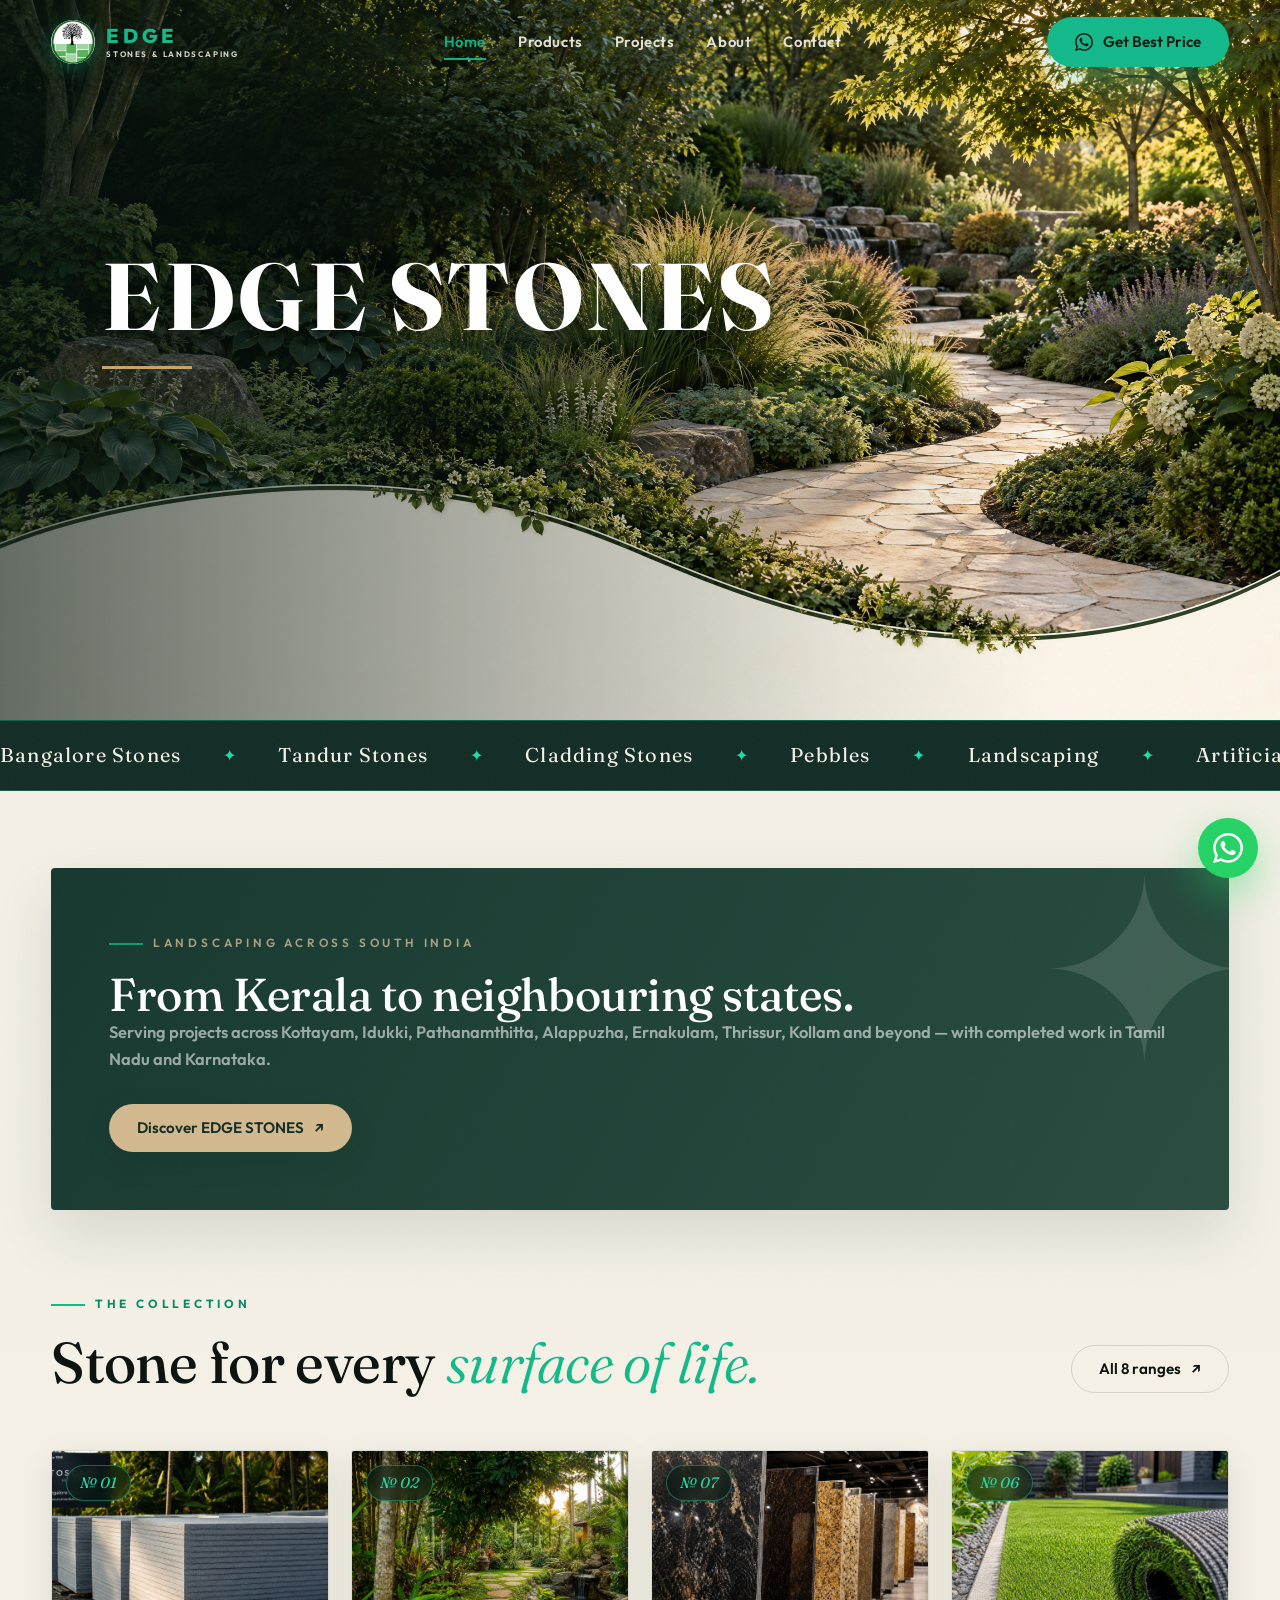
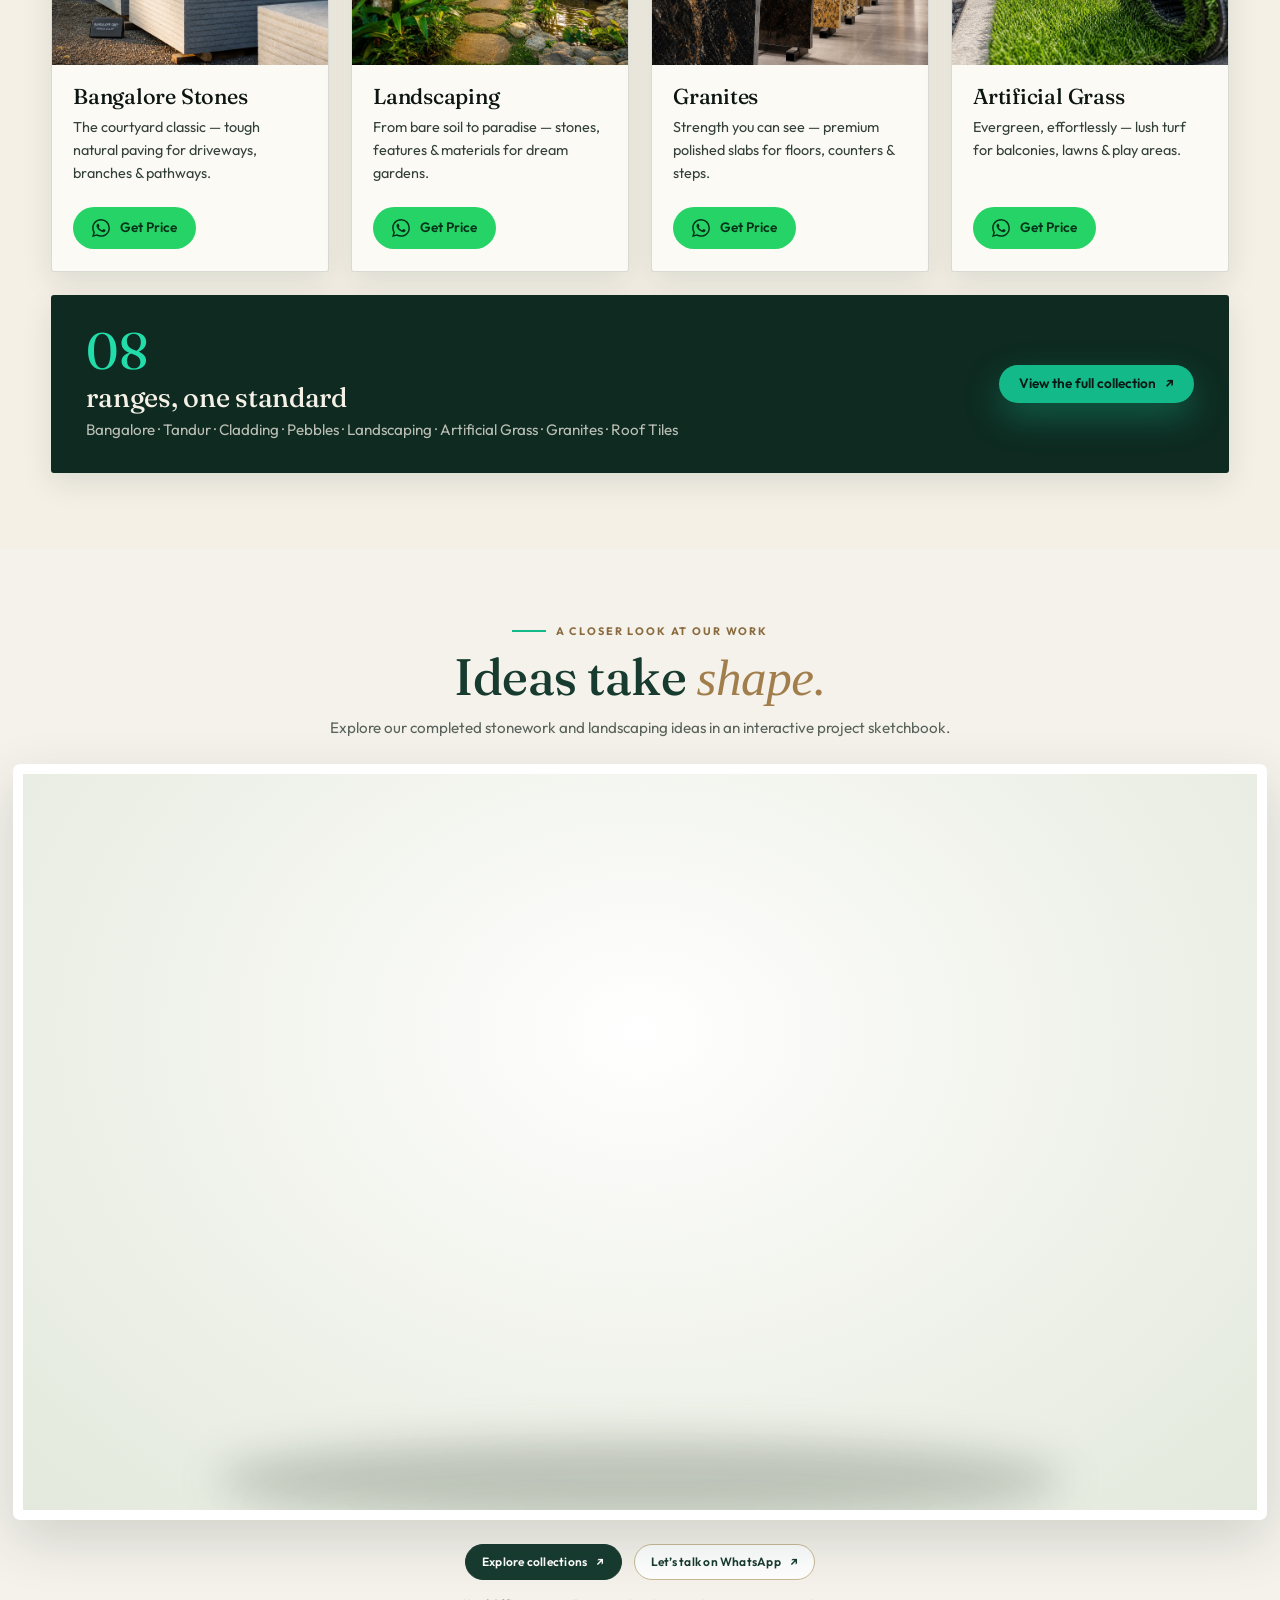
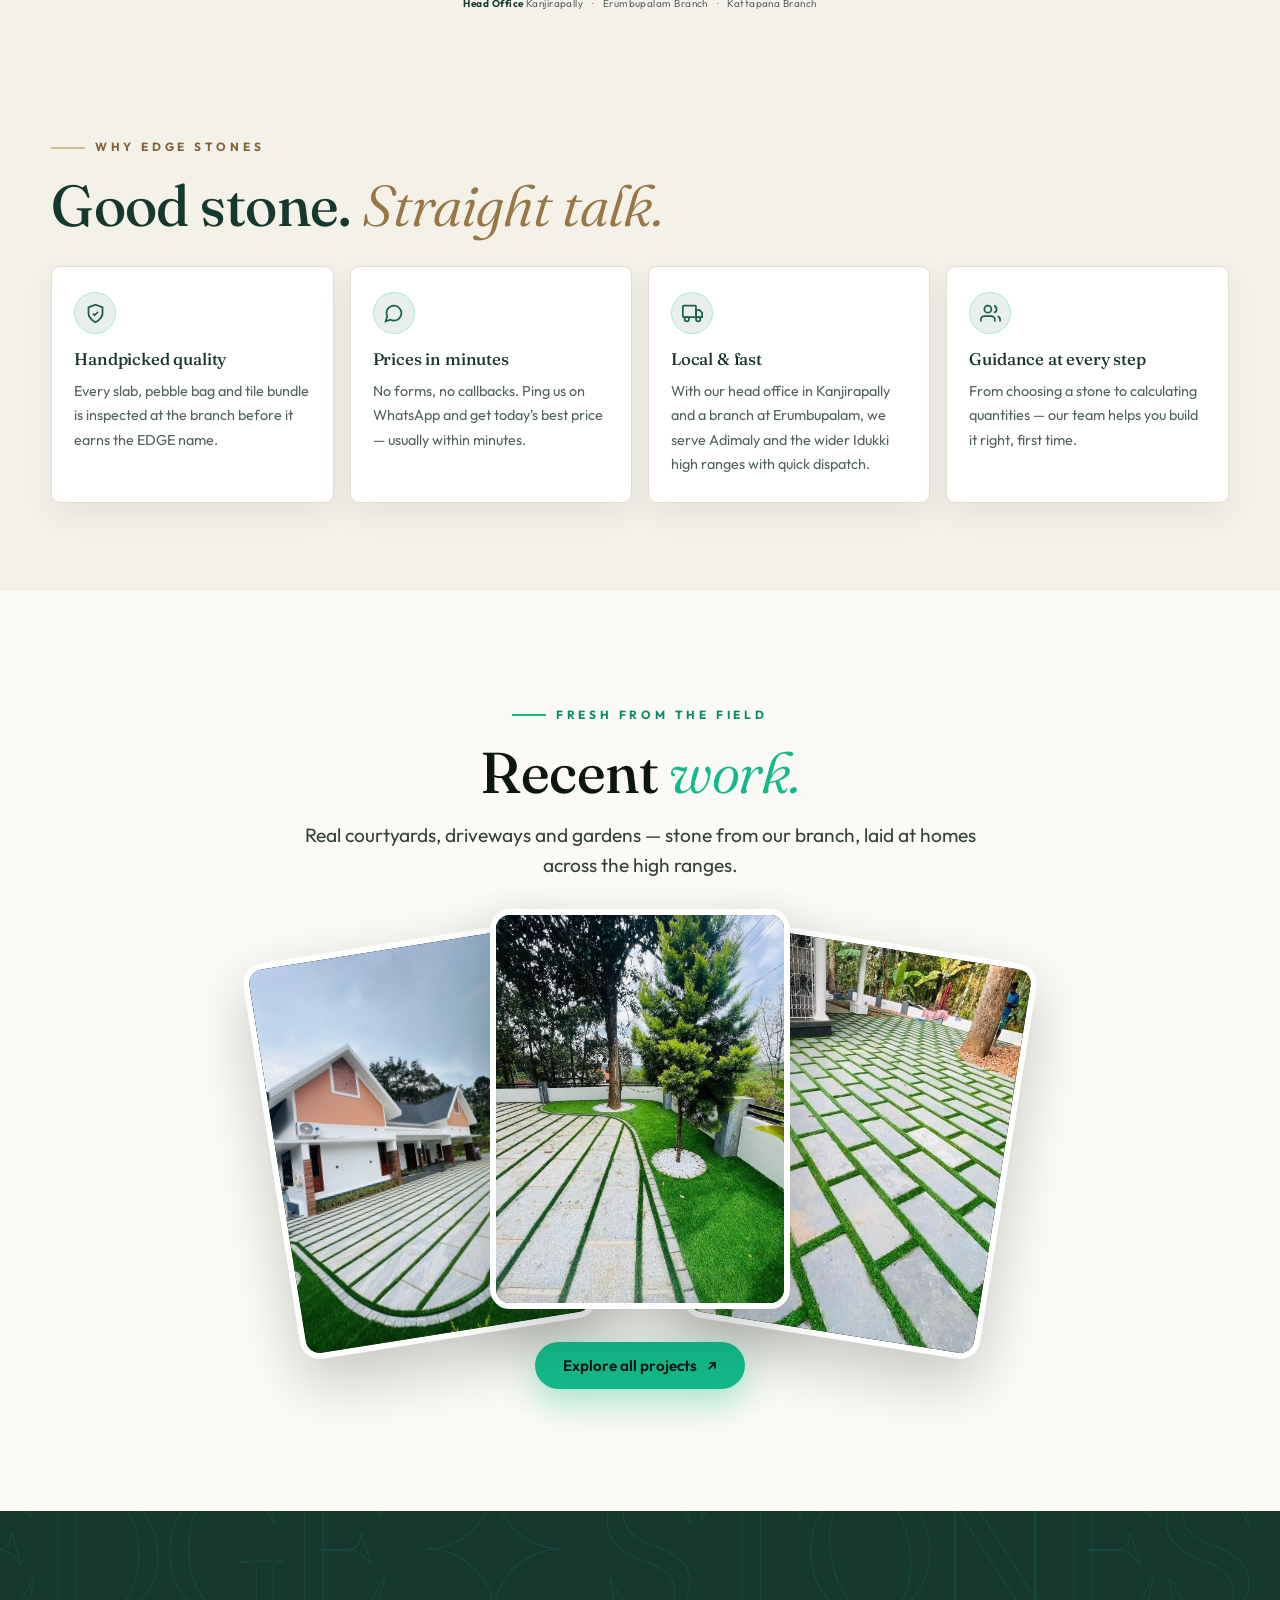
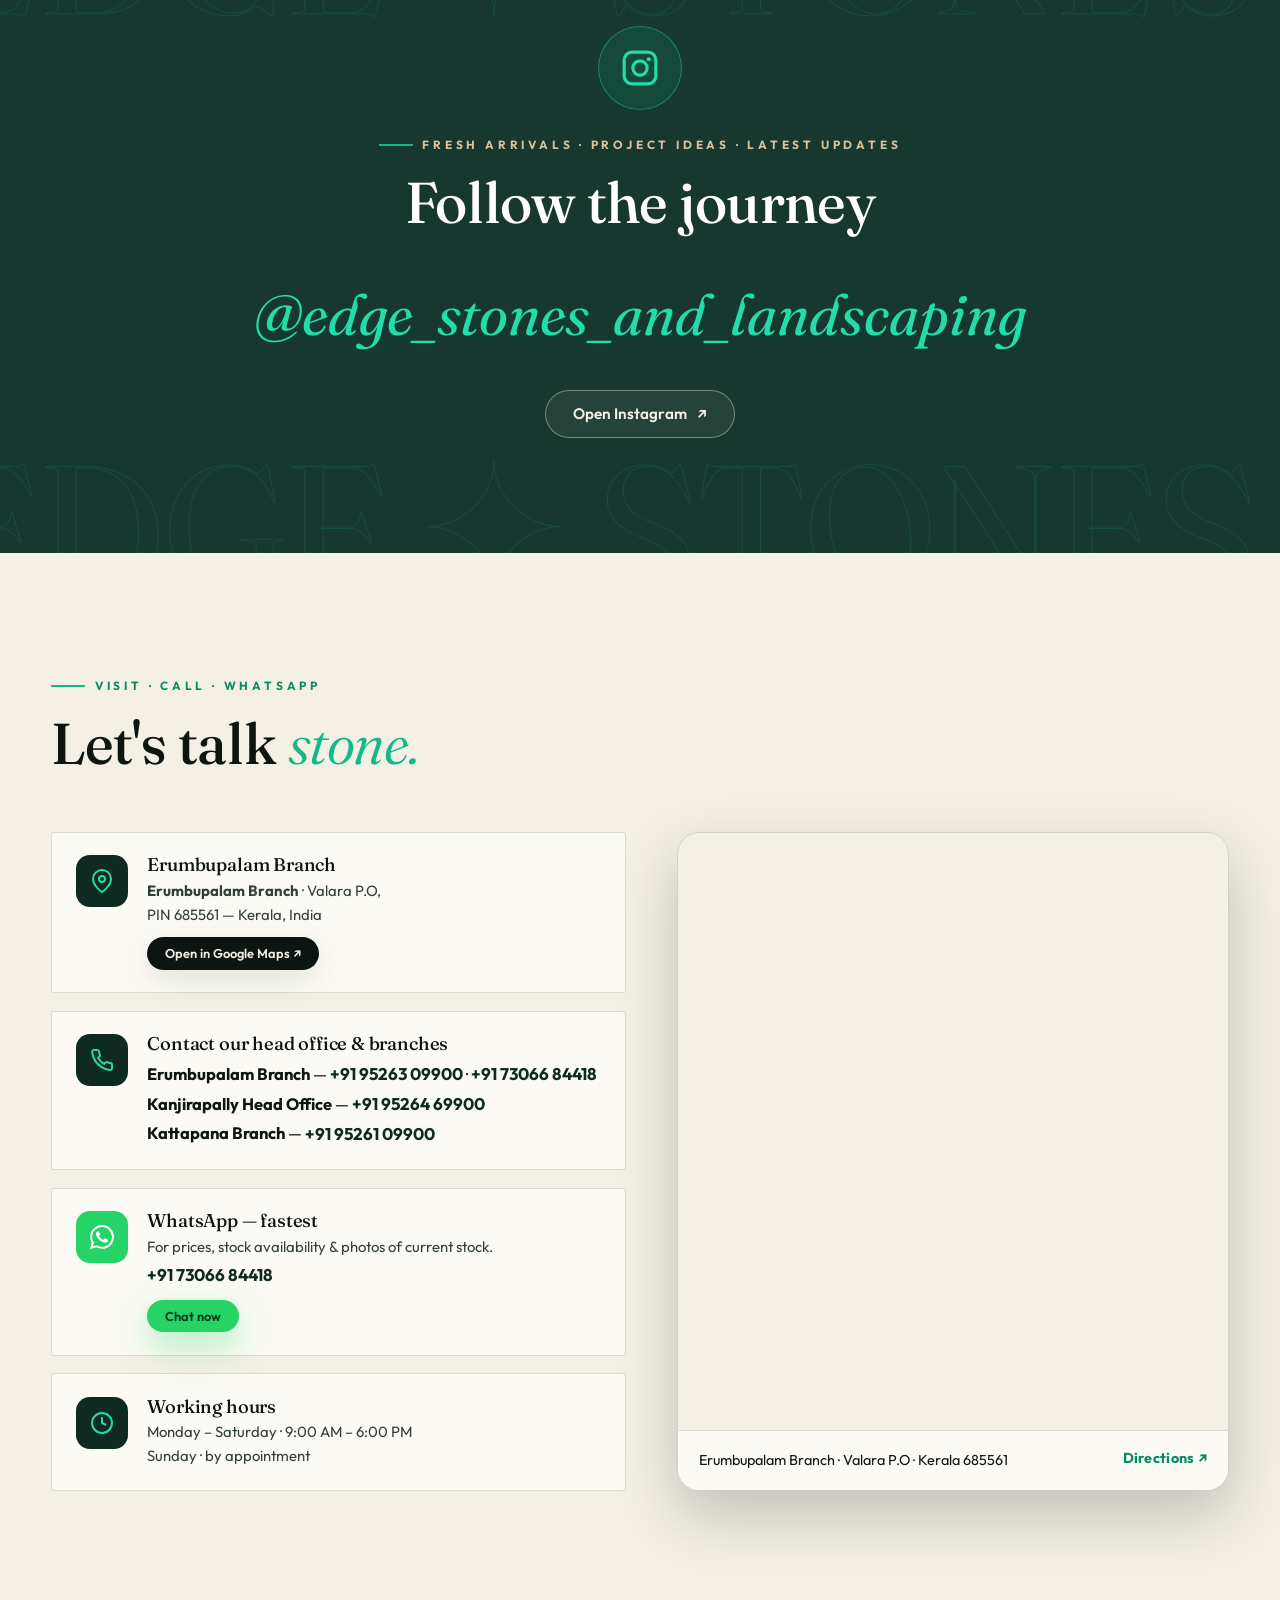
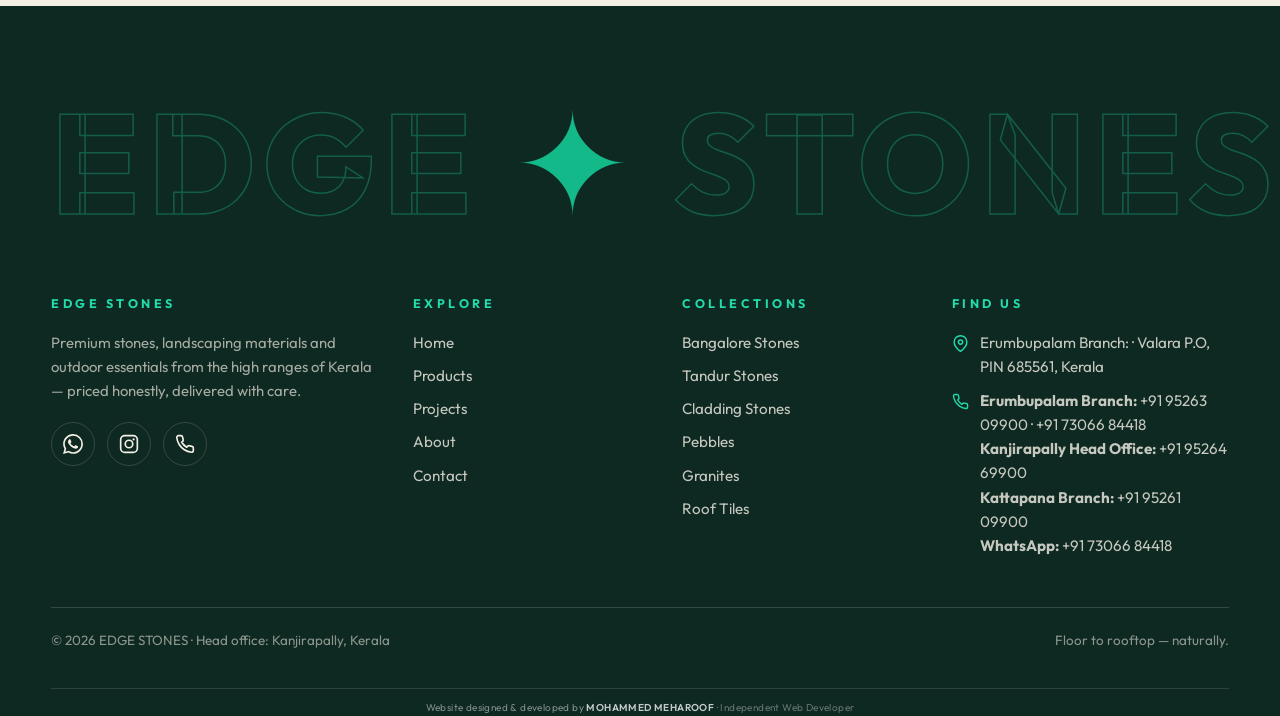
==== index.html @ 3d80441f "Remove homepage photo gallery and clean social metadata" ====
<!DOCTYPE html>
<html lang="en">
<head>
<meta charset="UTF-8">
<meta name="viewport" content="width=device-width, initial-scale=1.0">
<title>EDGE STONES — Premium Stones, Landscaping & Outdoor Materials | Kanjirapally, Kerala</title>
<meta name="description" content="EDGE STONES, Head Office Kanjirapally, Kerala — Bangalore stones, Tandur stones, cladding stones, pebbles, granites, roof tiles, landscaping & artificial grass. Message us on WhatsApp for today's best price.">
<link rel="canonical" href="https://edgestones.in/">
<meta property="og:type" content="website">
<meta property="og:site_name" content="EDGE STONES">
<meta property="og:title" content="EDGE STONES — Premium Stones, Landscaping &amp; Outdoor Materials | Kanjirapally, Kerala">
<meta property="og:description" content="EDGE STONES, Head Office Kanjirapally, Kerala — Bangalore stones, Tandur stones, cladding stones, pebbles, granites, roof tiles, landscaping &amp; artificial grass. Message us on WhatsApp for today's best price.">
<meta property="og:url" content="https://edgestones.in/">
<meta property="og:image" content="https://edgestones.in/images/edge-stones-landscaping-hero.jpg">
<meta name="twitter:card" content="summary_large_image">
<meta name="twitter:title" content="EDGE STONES — Premium Stones, Landscaping &amp; Outdoor Materials | Kanjirapally, Kerala">
<meta name="twitter:description" content="EDGE STONES, Head Office Kanjirapally, Kerala — Bangalore stones, Tandur stones, cladding stones, pebbles, granites, roof tiles, landscaping &amp; artificial grass. Message us on WhatsApp for today's best price.">
<meta name="twitter:image" content="https://edgestones.in/images/edge-stones-landscaping-hero.jpg">

<meta property="og:title" content="EDGE STONES — Where nature gets its edge">
<meta property="og:description" content="Premium stones & outdoor materials from the high ranges of Kerala. WhatsApp us for prices.">
<link rel="preconnect" href="https://fonts.googleapis.com">
<link rel="preconnect" href="https://fonts.gstatic.com" crossorigin>
<link href="https://fonts.googleapis.com/css2?family=Fraunces:ital,opsz,wght@0,9..144,300..900;1,9..144,300..900&family=Outfit:wght@300..800&display=swap" rel="stylesheet">
<link rel="stylesheet" href="css/style.css">
<link rel="icon" type="image/png" href="images/logo-mark.png">
<script type="application/ld+json">
{
  "@context": "https://schema.org",
  "@type": "LocalBusiness",
  "name": "EDGE STONES",
  "description": "Premium natural stones, landscaping materials, artificial grass, granites and roof tiles. Head office in Kanjirapally, Kerala; service locations include Erumbupalam and Kattapana.",
  "image": "https://edgestones.in/images/edge-stones-landscaping-hero.jpg",
  "telephone": "+919526469900",
  "address": {
    "@type": "PostalAddress",
    "addressLocality": "Kanjirapally",
    "addressRegion": "Kerala",
    "addressCountry": "IN"
  },
  "openingHours": "Mo-Sa 09:00-18:00",
  "sameAs": [
    "https://www.instagram.com/edge_stones_and_landscaping?exln=ZmZzYXB6endzY2Jh",
    "https://maps.app.goo.gl/PurgGxkYszYZbiBW9"
  ]
}
</script>

<style>
/* EDGE STONES — homepage visual refresh */
:root{--edge-forest:#102b25;--edge-moss:#24483c;--edge-sand:#e9e2d3;--edge-gold:#c6a875}
html{scroll-behavior:smooth}
.hero-next{position:relative;min-height:min(850px,calc(100svh - 70px));height: min(850px, calc(100svh - 70px));display:flex;align-items:center;overflow:hidden;background:#102b25}
.hero-next .hero-bg{position:absolute;inset:0}
.hero-next .hero-bg img{width:100%;height:100%;object-fit:cover;object-position:center 56%;transform:scale(1.025);animation:edgeHeroReveal 1.4s ease both}
.hero-next .hero-shade{position:absolute;inset:0;background:linear-gradient(90deg,rgba(7,24,20,.88) 0%,rgba(9,30,24,.72) 43%,rgba(9,30,24,.18) 100%),linear-gradient(0deg,rgba(7,24,20,.58),transparent 42%)}
.hero-next .hero-inner{position:relative;z-index:2;width:100%;height:100%;display:flex;flex-direction:column;justify-content:center;padding-top:70px;padding-bottom:92px;color:#fff}
.hero-next .hero-copy{max-width:790px}
.hero-next .hero-badge{display:inline-flex;align-items:center;gap:10px;border:1px solid rgba(255,255,255,.3);background:rgba(255,255,255,.09);backdrop-filter:blur(12px);border-radius:40px;padding:11px 17px;font-size:.68rem;letter-spacing:.16em;color:#f4ead8}
.hero-next .hero-badge .dot{width:7px;height:7px;background:#c6a875;border-radius:50%;box-shadow:0 0 0 5px rgba(198,168,117,.16)}
.hero-next .hero-kicker{margin:34px 0 14px;color:#d8c39e;font-size:.72rem;font-weight:600;letter-spacing:.24em}
.hero-next h1{font-size:clamp(3.3rem,7.4vw,7.4rem);line-height:.98;letter-spacing:-.055em;max-width:900px;margin:0;color:#fff}
.hero-next h1 .italic{color:#d8c39e;font-family:Fraunces,serif;font-weight:400}
.hero-next .hero-sub{max-width:570px;color:rgba(255,255,255,.82);font-size:clamp(1rem,1.35vw,1.16rem);line-height:1.8;margin:26px 0 0}
.hero-next .hero-cta{display:flex;flex-wrap:wrap;gap:13px;margin-top:32px}
.hero-next .btn{min-height:52px;padding:0 23px;border-radius:3px}
.hero-next .btn--teal{background:#d3b98e;color:#142d25;border:1px solid #d3b98e}
.hero-next .btn--teal:hover{background:#ead9bd;border-color:#ead9bd}
.hero-next .btn--wa{background:rgba(255,255,255,.1);border:1px solid rgba(255,255,255,.55);color:#fff;backdrop-filter:blur(10px)}
.hero-next .hero-side-note{position:absolute;right:28px;top:44%;display:flex;align-items:center;gap:14px;color:rgba(255,255,255,.8);font-size:.59rem;letter-spacing:.2em;line-height:1.8}
.hero-next .hero-line{width:42px;height:1px;background:#d3b98e}
.hero-next .hero-bottom{position:absolute;bottom:28px;left:0;right:0;display:flex;justify-content:space-between;align-items:center;color:rgba(255,255,255,.68);font-size:.62rem;letter-spacing:.18em}
.hero-next .hero-service-locations{display:flex;align-items:center;flex-wrap:wrap;gap:9px;color:#fff;font-size:.62rem;letter-spacing:.13em}.hero-next .service-label{color:#d3b98e;font-size:.56rem;letter-spacing:.2em;margin-right:3px}.hero-next .service-place{padding:7px 10px;border:1px solid rgba(211,185,142,.65);background:rgba(20,45,37,.42);color:#fff;border-radius:2px;font-weight:600;text-shadow:0 1px 8px rgba(0,0,0,.35)}.hero-next .service-separator{color:#d3b98e;font-size:.65rem}.hero-next .hero-bottom a{color:#fff;text-decoration:none}
.hero-next .hero-bottom a span{font-size:1rem;margin-left:10px;color:#d3b98e}
@keyframes edgeHeroReveal{from{opacity:.5;transform:scale(1.08)}to{opacity:1;transform:scale(1.025)}}
.marquee{background:#142e27}
.intro-grid{align-items:center}
.intro-media .frame{border-radius:3px;overflow:hidden}
.intro-media .frame img{transition:transform .8s ease}
.intro-media:hover .frame img{transform:scale(1.045)}
.stats{border-top:1px solid rgba(30,50,40,.14);border-bottom:1px solid rgba(30,50,40,.14);padding:32px 0;margin-top:70px}
.stat b{font-family:Fraunces,serif;font-size:clamp(2rem,3vw,3rem);font-weight:500;color:#24483c}
.cta-band{border-radius:4px;background:linear-gradient(120deg,#17382f,#294d40);color:#fff;padding:clamp(28px,5vw,58px);box-shadow:0 24px 60px rgba(16,43,37,.12)}
.cta-band .eyebrow{color:#d8c39e}.cta-band p:not(.eyebrow){color:rgba(255,255,255,.75)}
.cta-band .btn--ink{background:#d3b98e;color:#142d25}
.p-card,.f-card,.c-card{border-radius:3px}
.p-card .media{overflow:hidden}
.p-card .media img{transition:transform .7s cubic-bezier(.2,.7,.2,1)}
.p-card:hover .media img{transform:scale(1.06)}
.features{background:#f0eee7}
.ig-band{background:#17382f;color:#fff}
.ig-band .eyebrow{color:#d8c39e}
.site-footer{background:#0e2822}
@media(max-width:760px){
 .hero-next{height:auto;min-height:760px;min-height:calc(100svh - 60px)}
 .hero-next .hero-bg img{object-position:58% center}
 .hero-next .hero-shade{background:linear-gradient(90deg,rgba(7,24,20,.82),rgba(7,24,20,.45)),linear-gradient(0deg,rgba(7,24,20,.72),transparent 65%)}
 .hero-next .hero-inner{padding-top:80px;padding-bottom:100px}
 .hero-next .hero-kicker{margin-top:28px;font-size:.62rem;letter-spacing:.16em}
 .hero-next h1{font-size:clamp(3.25rem,14vw,5.3rem)}
 .hero-next .hero-sub{font-size:1rem;max-width:38ch}
 .hero-next .hero-side-note{display:none}
 .hero-next .hero-bottom{bottom:22px;font-size:.52rem;letter-spacing:.1em}
 .hero-next .hero-cta{align-items:stretch;flex-direction:column;max-width:310px}
 .hero-next .hero-cta .btn{justify-content:center}
 .stats{margin-top:42px;gap:24px}
}
@media(prefers-reduced-motion:reduce){.hero-next .hero-bg img{animation:none;transform:none}}

/* Homepage refinement: clear, high-contrast Why EDGE STONES cards */
.features{background:#f4f1e9!important;color:#18362d!important;padding:clamp(54px,7vw,88px) 0!important}
.features .split-head{margin-bottom:30px}
.features .eyebrow,.features .split-head .eyebrow{color:#806238!important}
.features .split-head h2,.features .split-head h2 .italic{color:#17382f!important}
.features .split-head h2 .italic{color:#987746!important}
.features .feature-grid{display:grid!important;grid-template-columns:repeat(4,minmax(0,1fr));gap:16px!important}
.features .f-card{display:block!important;visibility:visible!important;opacity:1!important;transform:none!important;filter:none!important;background:#fff!important;color:#18362d!important;border:1px solid #e4ddcf!important;border-radius:9px!important;padding:25px 22px!important;min-height:220px;box-shadow:0 12px 32px rgba(20,45,37,.07)}
.features .f-card .icon{display:flex!important;width:42px;height:42px;align-items:center;justify-content:center;background:#e9f0eb;border-radius:50%;color:#1b6048!important;margin-bottom:17px}
.features .f-card .icon svg{width:21px;height:21px}
.features .f-card h3{color:#18362d!important;font-size:1.05rem!important;margin:0 0 10px!important}
.features .f-card p{color:#52635b!important;font-size:.9rem!important;line-height:1.7!important;margin:0!important}
.hero-next .hero-inner{padding-top:56px;padding-bottom:68px}
.hero-next .hero-cta{gap:9px;margin-top:24px}
.hero-next .hero-cta .btn{min-height:40px!important;padding:0 15px!important;font-size:.78rem!important;letter-spacing:.01em}
.hero-next .hero-bottom{bottom:18px}
.hero-next .hero-service-locations{gap:6px!important;font-size:.52rem!important;letter-spacing:.07em!important}
.hero-next .service-place{padding:5px 8px!important;font-size:.54rem!important;letter-spacing:.06em!important}
.hero-next .service-label{font-size:.5rem!important}
.hero-next .service-separator{font-size:.55rem!important}
@media(max-width:900px){.features .feature-grid{grid-template-columns:repeat(2,minmax(0,1fr))!important}}
@media(max-width:600px){
 .hero-next .hero-inner{padding-top:60px;padding-bottom:86px}
 .hero-next .hero-cta{flex-direction:row!important;max-width:none!important;flex-wrap:wrap}
 .hero-next .hero-cta .btn{min-height:38px!important;padding:0 11px!important;font-size:.7rem!important}
 .hero-next .hero-bottom{bottom:12px}
 .hero-next .hero-service-locations{gap:4px!important}
 .hero-next .service-place{padding:4px 6px!important;font-size:.47rem!important}
 .hero-next .service-separator{display:none}
 .features .feature-grid{grid-template-columns:1fr!important}
 .features .f-card{min-height:0;padding:22px!important}
}
.features [data-reveal],.features [data-stagger]{opacity:1!important;visibility:visible!important;transform:none!important;filter:none!important}
.features .split-head{display:block!important;opacity:1!important;visibility:visible!important}

/* EDGE STONES homepage hero and expanded sketchbook */
.edge-home-hero{position:relative;width:100%;overflow:hidden;background:#f5f2eb;isolation:isolate}
.edge-home-hero img{display:block;width:100%;height:auto;object-fit:cover;object-position:center}
.edge-home-hero::after{content:"";position:absolute;inset:0;z-index:0;pointer-events:none;background:linear-gradient(90deg,rgba(8,24,18,.62) 0%,rgba(8,24,18,.35) 34%,rgba(8,24,18,.08) 66%,transparent 82%)}
.edge-home-brand{position:absolute;z-index:1;left:clamp(24px,8vw,128px);top:43%;transform:translateY(-50%);margin:0;color:#fff;font-family:var(--font-display,Georgia,serif);font-size:clamp(2.4rem,7.4vw,7rem);font-weight:700;line-height:.96;letter-spacing:.035em;text-shadow:0 3px 24px rgba(0,0,0,.3)}
.edge-home-brand::after{content:"";display:block;width:clamp(54px,7vw,100px);height:3px;margin-top:clamp(14px,2vw,24px);background:#c7a66c}
@media(max-width:700px){
.edge-home-hero::after{background:linear-gradient(90deg,rgba(8,24,18,.55),rgba(8,24,18,.12) 76%,transparent)}
.edge-home-brand{left:22px;top:40%;font-size:clamp(2.1rem,9vw,3.4rem)}
}
.sketchbook-home{width:100%;background:#f5f2eb;padding:clamp(34px,5vw,64px) 0 30px;overflow:hidden}
.sketchbook-heading{text-align:center;max-width:760px;margin:0 auto 24px;padding:0 20px}
.sketchbook-heading .eyebrow{color:#8a6b3e;font-size:.68rem;letter-spacing:.17em;text-transform:uppercase;margin:0 0 10px}
.sketchbook-heading h2{font-size:clamp(2rem,4vw,3.4rem);line-height:1.05;color:#183b30;margin:0 0 10px}
.sketchbook-heading h2 span{font-family:Georgia,serif;font-style:italic;color:#a17e4c}
.sketchbook-heading>p:last-child{color:#59645c;font-size:.95rem;line-height:1.65;margin:0}
.sketchbook-frame{position:relative;width:min(98%,1680px);height:min(84vh,920px);min-height:560px;margin:0 auto;background:#102b25;overflow:hidden;border:10px solid #fff;border-radius:7px;box-shadow:0 20px 55px rgba(20,45,37,.16)}
.sketchbook-frame iframe{display:block;width:100%;height:100%;border:0;background:#102b25}
.sketchbook-actions{display:flex;justify-content:center;align-items:center;gap:12px;flex-wrap:wrap;padding:24px 16px 12px}
.sketchbook-btn{display:inline-flex;align-items:center;justify-content:center;gap:9px;min-height:36px;padding:0 16px;border-radius:999px;font-family:Outfit,sans-serif;font-size:12px;font-weight:600;letter-spacing:.02em;text-decoration:none;transition:transform .2s ease,background .2s ease,box-shadow .2s ease}
.sketchbook-btn:hover{transform:translateY(-2px);box-shadow:0 7px 18px rgba(16,43,37,.13)}
.sketchbook-btn-primary{background:#183b30;color:#fff;border:1px solid #183b30}
.sketchbook-btn-primary:hover{background:#285544}
.sketchbook-btn-secondary{background:#fff;color:#183b30;border:1px solid #c9b995}
.sketchbook-btn-secondary:hover{background:#eee8dc}
.sketchbook-locations{display:flex;align-items:center;justify-content:center;flex-wrap:wrap;gap:9px;padding:4px 16px 0;color:#59645c;font-size:10px;letter-spacing:.045em;text-align:center}
.sketchbook-locations b{color:#183b30;font-weight:700}
.sketchbook-locations i{font-style:normal;color:#b18d58}
@media(max-width:700px){
.edge-home-hero img{object-position:center}
.sketchbook-home{padding-bottom:20px}
 .sketchbook-frame{width:98%;height:82vh;min-height:540px;max-height:900px;border-width:6px}
.sketchbook-actions{gap:8px;padding:18px 10px 10px}
.sketchbook-btn{min-height:34px;padding:0 13px;font-size:11px}
.sketchbook-locations{font-size:9px;gap:6px}
}
</style>
</head>
<body>

<div class="loader" aria-hidden="true">
  <div class="loader-inner">
    <img class="loader-mark" src="images/logo-mark.png" alt="EDGE STONES logo">
    <div class="loader-word">EDGE<small>STONES &amp; LANDSCAPING</small></div>
  </div>
</div>
<div class="grain" aria-hidden="true"></div>

<!-- ================= HEADER ================= -->
<header class="site-header">
  <div class="container">
    <a class="brand" href="index.html" aria-label="EDGE STONES home">
      <img class="brand-mark" src="images/logo-mark.png" alt="EDGE STONES logo">
      <span class="brand-word"><strong>EDGE</strong><small>STONES &amp; LANDSCAPING</small></span>
    </a>
    <nav class="nav" aria-label="Primary">
      <a href="index.html" aria-current="page">Home</a>
      <a href="products.html">Products</a>
      <a href="projects.html">Projects</a>
      <a href="about.html">About</a>
      <a href="contact.html">Contact</a>
    </nav>
    <a class="btn btn--teal header-cta" href="https://wa.me/917306684418?text=Hi%20EDGE%20STONES!%20I%27d%20like%20to%20know%20your%20best%20prices." target="_blank" rel="noopener">
      <svg viewBox="0 0 24 24" fill="currentColor" aria-hidden="true"><path d="M17.472 14.382c-.297-.149-1.758-.867-2.03-.967-.273-.099-.471-.148-.67.15-.197.297-.767.966-.94 1.164-.173.199-.347.223-.644.075-.297-.15-1.255-.463-2.39-1.475-.883-.788-1.48-1.761-1.653-2.059-.173-.297-.018-.458.13-.606.134-.133.298-.347.446-.52.149-.174.198-.298.298-.497.099-.198.05-.371-.025-.52-.075-.149-.669-1.612-.916-2.207-.242-.579-.487-.5-.669-.51-.173-.008-.371-.01-.57-.01-.198 0-.52.074-.792.372-.272.297-1.04 1.016-1.04 2.479 0 1.462 1.065 2.875 1.213 3.074.149.198 2.096 3.2 5.077 4.487.709.306 1.262.489 1.694.625.712.227 1.36.195 1.871.118.571-.085 1.758-.719 2.006-1.413.248-.694.248-1.289.173-1.413-.074-.124-.272-.198-.57-.347m-5.421 7.403h-.004a9.87 9.87 0 01-5.031-1.378l-.361-.214-3.741.982.998-3.648-.235-.374a9.86 9.86 0 01-1.51-5.26c.001-5.45 4.436-9.884 9.888-9.884 2.64 0 5.122 1.03 6.988 2.898a9.825 9.825 0 012.893 6.994c-.003 5.45-4.437 9.884-9.885 9.884m8.413-18.297A11.815 11.815 0 0012.05 0C5.495 0 .16 5.335.157 11.892c0 2.096.547 4.142 1.588 5.945L.057 24l6.305-1.654a11.882 11.882 0 005.683 1.448h.005c6.554 0 11.89-5.335 11.893-11.893a11.821 11.821 0 00-3.48-8.413z"/></svg>
      Get Best Price
    </a>
    <button class="burger" aria-label="Open menu" aria-expanded="false"><span></span><span></span><span></span></button>
  </div>
</header>

<!-- mobile menu -->
<div class="mobile-menu" aria-label="Mobile navigation">
  <a class="mm-link" href="index.html"><span>01</span>Home</a>
  <a class="mm-link" href="products.html"><span>02</span>Products</a>
  <a class="mm-link" href="projects.html"><span>03</span>Projects</a>
  <a class="mm-link" href="about.html"><span>04</span>About</a>
  <a class="mm-link" href="contact.html"><span>05</span>Contact</a>
  <div class="mm-foot">
    <div><strong>Head office:</strong> Kanjirapally, Kerala<br><strong>Erumbupalam Branch:</strong> Valara P.O — Kerala 685561</div>
    <div>Erumbupalam Branch: <a href="tel:+919526309900">+91 95263 09900</a> · <a href="tel:+917306684418">+91 73066 84418</a><br>Kanjirapally Head Office: <a href="tel:+919526469900">+91 95264 69900</a> · Kattapana Branch: <a href="tel:+919526109900">+91 95261 09900</a></div>
  </div>
</div>

<main>

<!-- ================= HOMEPAGE HERO IMAGE ================= -->
<section class="edge-home-hero" aria-label="EDGE STONES landscape showcase">
<img src="images/edge-stones-landscaping-hero.jpg" alt="EDGE STONES landscaped outdoor garden with natural stone pathways" fetchpriority="high" loading="eager" decoding="async">
<h1 class="edge-home-brand">EDGE STONES</h1>
</section>

<!-- ================= MARQUEE ================= -->
<div class="marquee" aria-hidden="true">
  <div class="marquee-track">
    <div class="marquee-group">
      <span>Bangalore Stones</span><span class="sep">✦</span>
      <span>Tandur Stones</span><span class="sep">✦</span>
      <span>Cladding Stones</span><span class="sep">✦</span>
      <span>Pebbles</span><span class="sep">✦</span>
      <span>Landscaping</span><span class="sep">✦</span>
      <span>Artificial Grass</span><span class="sep">✦</span>
      <span>Granites</span><span class="sep">✦</span>
      <span>Roof Tiles</span><span class="sep">✦</span>
    </div>
  </div>
</div>

<section class="section section--tight"><div class="container"><div class="cta-band" data-reveal="zoom">
  <div><p class="eyebrow">Landscaping across South India</p><h2>From Kerala to neighbouring states.</h2>
  <p>Serving projects across Kottayam, Idukki, Pathanamthitta, Alappuzha, Ernakulam, Thrissur, Kollam and beyond — with completed work in Tamil Nadu and Karnataka.</p></div>
  <a class="btn btn--ink" href="about.html">Discover EDGE STONES <span class="arr">↗</span></a>
</div></div></section>

<!-- ================= FEATURED PRODUCTS ================= -->
<section class="section section--tight" style="padding-top:0">
  <div class="container">
    <div class="split-head" data-reveal>
      <div>
        <p class="eyebrow">The collection</p>
        <h2 class="h-lg">Stone for every <span class="italic">surface of life.</span></h2>
      </div>
      <a class="btn btn--line" href="products.html">All 8 ranges <span class="arr">↗</span></a>
    </div>

    <div class="products-grid" data-stagger>

      <article class="p-card" data-reveal>
        <div class="media"><span class="num">№ 01</span><img src="images/products/bangalore-stones.jpg" alt="Stacked Bangalore stone slabs at the branch" loading="lazy"></div>
        <div class="body">
          <h3>Bangalore Stones</h3>
          <p class="tag">The courtyard classic — tough natural paving for driveways, branches & pathways.</p>
          <div class="card-actions">
            <a class="btn btn--wa" href="https://wa.me/917306684418?text=Hi%20EDGE%20STONES!%20I%27d%20like%20the%20best%20price%20for%20Bangalore%20Stones." target="_blank" rel="noopener">
              <svg viewBox="0 0 24 24" fill="currentColor" aria-hidden="true"><path d="M17.472 14.382c-.297-.149-1.758-.867-2.03-.967-.273-.099-.471-.148-.67.15-.197.297-.767.966-.94 1.164-.173.199-.347.223-.644.075-.297-.15-1.255-.463-2.39-1.475-.883-.788-1.48-1.761-1.653-2.059-.173-.297-.018-.458.13-.606.134-.133.298-.347.446-.52.149-.174.198-.298.298-.497.099-.198.05-.371-.025-.52-.075-.149-.669-1.612-.916-2.207-.242-.579-.487-.5-.669-.51-.173-.008-.371-.01-.57-.01-.198 0-.52.074-.792.372-.272.297-1.04 1.016-1.04 2.479 0 1.462 1.065 2.875 1.213 3.074.149.198 2.096 3.2 5.077 4.487.709.306 1.262.489 1.694.625.712.227 1.36.195 1.871.118.571-.085 1.758-.719 2.006-1.413.248-.694.248-1.289.173-1.413-.074-.124-.272-.198-.57-.347m-5.421 7.403h-.004a9.87 9.87 0 01-5.031-1.378l-.361-.214-3.741.982.998-3.648-.235-.374a9.86 9.86 0 01-1.51-5.26c.001-5.45 4.436-9.884 9.888-9.884 2.64 0 5.122 1.03 6.988 2.898a9.825 9.825 0 012.893 6.994c-.003 5.45-4.437 9.884-9.885 9.884m8.413-18.297A11.815 11.815 0 0012.05 0C5.495 0 .16 5.335.157 11.892c0 2.096.547 4.142 1.588 5.945L.057 24l6.305-1.654a11.882 11.882 0 005.683 1.448h.005c6.554 0 11.89-5.335 11.893-11.893a11.821 11.821 0 00-3.48-8.413z"/></svg>
              Get Price
            </a>
          </div>
        </div>
      </article>

      <article class="p-card" data-reveal>
        <div class="media"><span class="num">№ 02</span><img src="images/products/landscaping.jpg" alt="Tropical garden landscaping with natural stone path" loading="lazy"></div>
        <div class="body">
          <h3>Landscaping</h3>
          <p class="tag">From bare soil to paradise — stones, features & materials for dream gardens.</p>
          <div class="card-actions">
            <a class="btn btn--wa" href="https://wa.me/917306684418?text=Hi%20EDGE%20STONES!%20I%27d%20like%20the%20best%20price%20for%20Landscaping%20materials." target="_blank" rel="noopener">
              <svg viewBox="0 0 24 24" fill="currentColor" aria-hidden="true"><path d="M17.472 14.382c-.297-.149-1.758-.867-2.03-.967-.273-.099-.471-.148-.67.15-.197.297-.767.966-.94 1.164-.173.199-.347.223-.644.075-.297-.15-1.255-.463-2.39-1.475-.883-.788-1.48-1.761-1.653-2.059-.173-.297-.018-.458.13-.606.134-.133.298-.347.446-.52.149-.174.198-.298.298-.497.099-.198.05-.371-.025-.52-.075-.149-.669-1.612-.916-2.207-.242-.579-.487-.5-.669-.51-.173-.008-.371-.01-.57-.01-.198 0-.52.074-.792.372-.272.297-1.04 1.016-1.04 2.479 0 1.462 1.065 2.875 1.213 3.074.149.198 2.096 3.2 5.077 4.487.709.306 1.262.489 1.694.625.712.227 1.36.195 1.871.118.571-.085 1.758-.719 2.006-1.413.248-.694.248-1.289.173-1.413-.074-.124-.272-.198-.57-.347m-5.421 7.403h-.004a9.87 9.87 0 01-5.031-1.378l-.361-.214-3.741.982.998-3.648-.235-.374a9.86 9.86 0 01-1.51-5.26c.001-5.45 4.436-9.884 9.888-9.884 2.64 0 5.122 1.03 6.988 2.898a9.825 9.825 0 012.893 6.994c-.003 5.45-4.437 9.884-9.885 9.884m8.413-18.297A11.815 11.815 0 0012.05 0C5.495 0 .16 5.335.157 11.892c0 2.096.547 4.142 1.588 5.945L.057 24l6.305-1.654a11.882 11.882 0 005.683 1.448h.005c6.554 0 11.89-5.335 11.893-11.893a11.821 11.821 0 00-3.48-8.413z"/></svg>
              Get Price
            </a>
          </div>
        </div>
      </article>

      <article class="p-card" data-reveal>
        <div class="media"><span class="num">№ 07</span><img src="images/products/granites.jpg" alt="Polished granite slabs displayed at the showroom" loading="lazy"></div>
        <div class="body">
          <h3>Granites</h3>
          <p class="tag">Strength you can see — premium polished slabs for floors, counters & steps.</p>
          <div class="card-actions">
            <a class="btn btn--wa" href="https://wa.me/917306684418?text=Hi%20EDGE%20STONES!%20I%27d%20like%20the%20best%20price%20for%20Granites." target="_blank" rel="noopener">
              <svg viewBox="0 0 24 24" fill="currentColor" aria-hidden="true"><path d="M17.472 14.382c-.297-.149-1.758-.867-2.03-.967-.273-.099-.471-.148-.67.15-.197.297-.767.966-.94 1.164-.173.199-.347.223-.644.075-.297-.15-1.255-.463-2.39-1.475-.883-.788-1.48-1.761-1.653-2.059-.173-.297-.018-.458.13-.606.134-.133.298-.347.446-.52.149-.174.198-.298.298-.497.099-.198.05-.371-.025-.52-.075-.149-.669-1.612-.916-2.207-.242-.579-.487-.5-.669-.51-.173-.008-.371-.01-.57-.01-.198 0-.52.074-.792.372-.272.297-1.04 1.016-1.04 2.479 0 1.462 1.065 2.875 1.213 3.074.149.198 2.096 3.2 5.077 4.487.709.306 1.262.489 1.694.625.712.227 1.36.195 1.871.118.571-.085 1.758-.719 2.006-1.413.248-.694.248-1.289.173-1.413-.074-.124-.272-.198-.57-.347m-5.421 7.403h-.004a9.87 9.87 0 01-5.031-1.378l-.361-.214-3.741.982.998-3.648-.235-.374a9.86 9.86 0 01-1.51-5.26c.001-5.45 4.436-9.884 9.888-9.884 2.64 0 5.122 1.03 6.988 2.898a9.825 9.825 0 012.893 6.994c-.003 5.45-4.437 9.884-9.885 9.884m8.413-18.297A11.815 11.815 0 0012.05 0C5.495 0 .16 5.335.157 11.892c0 2.096.547 4.142 1.588 5.945L.057 24l6.305-1.654a11.882 11.882 0 005.683 1.448h.005c6.554 0 11.89-5.335 11.893-11.893a11.821 11.821 0 00-3.48-8.413z"/></svg>
              Get Price
            </a>
          </div>
        </div>
      </article>

      <article class="p-card" data-reveal>
        <div class="media"><span class="num">№ 06</span><img src="images/products/artificial-grass.jpg" alt="Lush green artificial grass turf installation" loading="lazy"></div>
        <div class="body">
          <h3>Artificial Grass</h3>
          <p class="tag">Evergreen, effortlessly — lush turf for balconies, lawns & play areas.</p>
          <div class="card-actions">
            <a class="btn btn--wa" href="https://wa.me/917306684418?text=Hi%20EDGE%20STONES!%20I%27d%20like%20the%20best%20price%20for%20Artificial%20Grass." target="_blank" rel="noopener">
              <svg viewBox="0 0 24 24" fill="currentColor" aria-hidden="true"><path d="M17.472 14.382c-.297-.149-1.758-.867-2.03-.967-.273-.099-.471-.148-.67.15-.197.297-.767.966-.94 1.164-.173.199-.347.223-.644.075-.297-.15-1.255-.463-2.39-1.475-.883-.788-1.48-1.761-1.653-2.059-.173-.297-.018-.458.13-.606.134-.133.298-.347.446-.52.149-.174.198-.298.298-.497.099-.198.05-.371-.025-.52-.075-.149-.669-1.612-.916-2.207-.242-.579-.487-.5-.669-.51-.173-.008-.371-.01-.57-.01-.198 0-.52.074-.792.372-.272.297-1.04 1.016-1.04 2.479 0 1.462 1.065 2.875 1.213 3.074.149.198 2.096 3.2 5.077 4.487.709.306 1.262.489 1.694.625.712.227 1.36.195 1.871.118.571-.085 1.758-.719 2.006-1.413.248-.694.248-1.289.173-1.413-.074-.124-.272-.198-.57-.347m-5.421 7.403h-.004a9.87 9.87 0 01-5.031-1.378l-.361-.214-3.741.982.998-3.648-.235-.374a9.86 9.86 0 01-1.51-5.26c.001-5.45 4.436-9.884 9.888-9.884 2.64 0 5.122 1.03 6.988 2.898a9.825 9.825 0 012.893 6.994c-.003 5.45-4.437 9.884-9.885 9.884m8.413-18.297A11.815 11.815 0 0012.05 0C5.495 0 .16 5.335.157 11.892c0 2.096.547 4.142 1.588 5.945L.057 24l6.305-1.654a11.882 11.882 0 005.683 1.448h.005c6.554 0 11.89-5.335 11.893-11.893a11.821 11.821 0 00-3.48-8.413z"/></svg>
              Get Price
            </a>
          </div>
        </div>
      </article>

      <a class="p-card p-card--more" href="products.html" data-reveal>
        <div>
          <span class="big">08</span>
          <h3>ranges, one standard</h3>
          <p style="opacity:.75; font-size:.95rem">Bangalore · Tandur · Cladding · Pebbles · Landscaping · Artificial Grass · Granites · Roof Tiles</p>
        </div>
        <span class="btn btn--teal">View the full collection <span class="arr">↗</span></span>
      </a>

    </div>
  </div>
</section>

<!-- ================= ANIMATED SKETCHBOOK + PROJECT PHOTOS ================= -->
<section class="sketchbook-home" aria-label="EDGE STONES animated project sketchbook">
<div class="sketchbook-heading"><p class="eyebrow">A closer look at our work</p><h2>Ideas take <span>shape.</span></h2><p>Explore our completed stonework and landscaping ideas in an interactive project sketchbook.</p></div>
<div class="sketchbook-frame"><iframe src="edge-sketchbook.html" title="EDGE STONES animated sketchbook" loading="lazy" allow="autoplay" referrerpolicy="strict-origin-when-cross-origin"></iframe></div>
<div class="sketchbook-actions">
<a class="sketchbook-btn sketchbook-btn-primary" href="products.html">Explore collections <span aria-hidden="true">↗</span></a>
<a class="sketchbook-btn sketchbook-btn-secondary" href="https://wa.me/917306684418?text=Hi%20EDGE%20STONES!%20I%27d%20like%20to%20discuss%20a%20project." target="_blank" rel="noopener">Let’s talk on WhatsApp <span aria-hidden="true">↗</span></a>
</div>
<div class="sketchbook-locations" aria-label="Office and branches"><span><b>Head Office</b> Kanjirapally</span><i aria-hidden="true">·</i><span>Erumbupalam Branch</span><i aria-hidden="true">·</i><span>Kattapana Branch</span></div>
</section>

<!-- ================= WHY EDGE ================= -->
<section class="section features">
  <div class="container">
    <div class="split-head" data-reveal>
      <div>
        <p class="eyebrow">Why Edge Stones</p>
        <h2 class="h-lg">Good stone. <span class="italic">Straight talk.</span></h2>
      </div>
    </div>
    <div class="feature-grid" data-stagger>
      <div class="f-card" data-reveal>
        <div class="icon"><svg viewBox="0 0 24 24" fill="none" stroke="currentColor" stroke-width="2"><path d="M12 22s8-4 8-10V5l-8-3-8 3v7c0 6 8 10 8 10z"/><path d="M9 12l2 2 4-4"/></svg></div>
        <h3>Handpicked quality</h3>
        <p>Every slab, pebble bag and tile bundle is inspected at the branch before it earns the EDGE name.</p>
      </div>
      <div class="f-card" data-reveal>
        <div class="icon"><svg viewBox="0 0 24 24" fill="none" stroke="currentColor" stroke-width="2"><path d="M21 11.5a8.38 8.38 0 0 1-.9 3.8 8.5 8.5 0 0 1-7.6 4.7 8.38 8.38 0 0 1-3.8-.9L3 21l1.9-5.7a8.38 8.38 0 0 1-.9-3.8 8.5 8.5 0 0 1 4.7-7.6 8.38 8.38 0 0 1 3.8-.9h.5a8.48 8.48 0 0 1 8 8v.5z"/></svg></div>
        <h3>Prices in minutes</h3>
        <p>No forms, no callbacks. Ping us on WhatsApp and get today's best price — usually within minutes.</p>
      </div>
      <div class="f-card" data-reveal>
        <div class="icon"><svg viewBox="0 0 24 24" fill="none" stroke="currentColor" stroke-width="2"><rect x="1" y="3" width="15" height="13" rx="1"/><path d="M16 8h4l3 3v5h-7V8z"/><circle cx="5.5" cy="18.5" r="2.5"/><circle cx="18.5" cy="18.5" r="2.5"/></svg></div>
        <h3>Local & fast</h3>
        <p>With our head office in Kanjirapally and a branch at Erumbupalam, we serve Adimaly and the wider Idukki high ranges with quick dispatch.</p>
      </div>
      <div class="f-card" data-reveal>
        <div class="icon"><svg viewBox="0 0 24 24" fill="none" stroke="currentColor" stroke-width="2"><path d="M17 21v-2a4 4 0 0 0-4-4H5a4 4 0 0 0-4 4v2"/><circle cx="9" cy="7" r="4"/><path d="M23 21v-2a4 4 0 0 0-3-3.87"/><path d="M16 3.13a4 4 0 0 1 0 7.75"/></svg></div>
        <h3>Guidance at every step</h3>
        <p>From choosing a stone to calculating quantities — our team helps you build it right, first time.</p>
      </div>
    </div>
  </div>
</section>

<!-- ================= RECENT WORK ================= -->
<section class="section recent-work">
  <div class="container">
    <div style="text-align:center" data-reveal>
      <p class="eyebrow" style="justify-content:center; display:flex">Fresh from the field</p>
      <h2 class="h-lg">Recent <span class="italic">work.</span></h2>
      <p class="lead" style="margin:1rem auto 0; max-width:52ch">Real courtyards, driveways and gardens — stone from our branch, laid at homes across the high ranges.</p>
    </div>
    <div class="rw-grid" data-reveal="zoom">
      <a class="rw-card" href="projects.html#proj-bangalore-stones" aria-label="See Bangalore Stones projects">
        <img src="images/projects/banglore-stones/bangalore-stones-01.jpg" alt="Bangalore stone driveway at a completed home project" loading="lazy">
        <span class="rw-cap">Bangalore Stones</span>
      </a>
      <a class="rw-card" href="projects.html#proj-bangalore-grass" aria-label="See Bangalore Stones with Artificial Grass projects">
        <img src="images/projects/banglore-grass/bangalore-grass-01.jpg" alt="Stone ribbons set in artificial grass" loading="lazy">
        <span class="rw-cap">Stone + Grass</span>
      </a>
      <a class="rw-card" href="projects.html#proj-thandoor-pavers" aria-label="See Thandoor Pavers projects">
        <img src="images/projects/thandoor-pavers/thandoor-pavers-01.jpg" alt="Thandoor paver courtyard" loading="lazy">
        <span class="rw-cap">Thandoor Pavers</span>
      </a>
    </div>
    <div class="rw-cta" data-reveal>
      <a class="btn btn--teal" href="projects.html">Explore all projects <span class="arr">↗</span></a>
    </div>
  </div>
</section>

<!-- ================= INSTAGRAM BAND ================= -->
<section class="section ig-band">
  <div class="container" data-reveal>
    <div class="icon-ring">
      <svg viewBox="0 0 24 24" fill="none" stroke="currentColor" stroke-width="2"><rect x="2" y="2" width="20" height="20" rx="5"/><circle cx="12" cy="12" r="4.5"/><circle cx="17.5" cy="6.5" r="1.3" fill="currentColor" stroke="none"/></svg>
    </div>
    <p class="eyebrow" style="justify-content:center; display:flex">Fresh arrivals · Project ideas · latest updates</p>
    <h2 class="h-lg">Follow the journey</h2><br>
    <a class="ig-handle" href="https://www.instagram.com/edge_stones_and_landscaping?exln=ZmZzYXB6endzY2Jh" target="_blank" rel="noopener">@edge_stones_and_landscaping</a>
    <div>
      <a class="btn btn--ghost" href="https://www.instagram.com/edge_stones_and_landscaping?exln=ZmZzYXB6endzY2Jh" target="_blank" rel="noopener">Open Instagram <span class="arr">↗</span></a>
    </div>
  </div>
</section>

<!-- ================= CONTACT ================= -->
<section class="section">
  <div class="container">
    <div class="split-head" data-reveal>
      <div>
        <p class="eyebrow">Visit · Call · WhatsApp</p>
        <h2 class="h-lg">Let's talk <span class="italic">stone.</span></h2>
      </div>
    </div>

    <div class="contact-grid">
      <div class="c-cards" data-stagger>
        <div class="c-card" data-reveal>
          <div class="icon"><svg viewBox="0 0 24 24" fill="none" stroke="currentColor" stroke-width="2"><path d="M21 10c0 7-9 13-9 13s-9-6-9-13a9 9 0 0 1 18 0z"/><circle cx="12" cy="10" r="3"/></svg></div>
          <div>
            <h3>Erumbupalam Branch</h3>
            <p><strong>Erumbupalam Branch</strong> · Valara P.O,<br>PIN 685561 — Kerala, India</p>
            <div class="mini"><a class="btn btn--ink" href="https://maps.app.goo.gl/PurgGxkYszYZbiBW9" target="_blank" rel="noopener">Open in Google Maps ↗</a></div>
          </div>
        </div>
        <div class="c-card" data-reveal>
          <div class="icon"><svg viewBox="0 0 24 24" fill="none" stroke="currentColor" stroke-width="2"><path d="M22 16.92v3a2 2 0 0 1-2.18 2 19.79 19.79 0 0 1-8.63-3.07 19.5 19.5 0 0 1-6-6 19.79 19.79 0 0 1-3.07-8.67A2 2 0 0 1 4.11 2h3a2 2 0 0 1 2 1.72 12.84 12.84 0 0 0 .7 2.81 2 2 0 0 1-.45 2.11L8.09 9.91a16 16 0 0 0 6 6l1.27-1.27a2 2 0 0 1 2.11-.45 12.84 12.84 0 0 0 2.81.7A2 2 0 0 1 22 16.92z"/></svg></div>
          <div>
            <h3>Contact our head office &amp; branches</h3>
            <strong>Erumbupalam Branch</strong> — <a class="val" href="tel:+919526309900">+91 95263 09900</a> · <a class="val" href="tel:+917306684418">+91 73066 84418</a><br><strong>Kanjirapally Head Office</strong> — <a class="val" href="tel:+919526469900">+91 95264 69900</a><br><strong>Kattapana Branch</strong> — <a class="val" href="tel:+919526109900">+91 95261 09900</a>
          </div>
        </div>
        <div class="c-card" data-reveal>
          <div class="icon" style="background:var(--wa); color:#fff"><svg viewBox="0 0 24 24" fill="currentColor"><path d="M17.472 14.382c-.297-.149-1.758-.867-2.03-.967-.273-.099-.471-.148-.67.15-.197.297-.767.966-.94 1.164-.173.199-.347.223-.644.075-.297-.15-1.255-.463-2.39-1.475-.883-.788-1.48-1.761-1.653-2.059-.173-.297-.018-.458.13-.606.134-.133.298-.347.446-.52.149-.174.198-.298.298-.497.099-.198.05-.371-.025-.52-.075-.149-.669-1.612-.916-2.207-.242-.579-.487-.5-.669-.51-.173-.008-.371-.01-.57-.01-.198 0-.52.074-.792.372-.272.297-1.04 1.016-1.04 2.479 0 1.462 1.065 2.875 1.213 3.074.149.198 2.096 3.2 5.077 4.487.709.306 1.262.489 1.694.625.712.227 1.36.195 1.871.118.571-.085 1.758-.719 2.006-1.413.248-.694.248-1.289.173-1.413-.074-.124-.272-.198-.57-.347m-5.421 7.403h-.004a9.87 9.87 0 01-5.031-1.378l-.361-.214-3.741.982.998-3.648-.235-.374a9.86 9.86 0 01-1.51-5.26c.001-5.45 4.436-9.884 9.888-9.884 2.64 0 5.122 1.03 6.988 2.898a9.825 9.825 0 012.893 6.994c-.003 5.45-4.437 9.884-9.885 9.884m8.413-18.297A11.815 11.815 0 0012.05 0C5.495 0 .16 5.335.157 11.892c0 2.096.547 4.142 1.588 5.945L.057 24l6.305-1.654a11.882 11.882 0 005.683 1.448h.005c6.554 0 11.89-5.335 11.893-11.893a11.821 11.821 0 00-3.48-8.413z"/></svg></div>
          <div>
            <h3>WhatsApp — fastest</h3>
            <p>For prices, stock availability & photos of current stock.</p>
            <a class="val" href="https://wa.me/917306684418" target="_blank" rel="noopener">+91 73066 84418</a>
            <div class="mini"><a class="btn btn--wa" href="https://wa.me/917306684418?text=Hi%20EDGE%20STONES!%20I%27d%20like%20to%20know%20your%20best%20prices." target="_blank" rel="noopener">Chat now</a></div>
          </div>
        </div>
        <div class="c-card" data-reveal>
          <div class="icon"><svg viewBox="0 0 24 24" fill="none" stroke="currentColor" stroke-width="2"><circle cx="12" cy="12" r="10"/><path d="M12 6v6l4 2"/></svg></div>
          <div>
            <h3>Working hours</h3>
            <p>Monday – Saturday · 9:00 AM – 6:00 PM<br>Sunday · by appointment</p>
          </div>
        </div>
      </div>

      <div class="map-wrap" data-reveal="right">
        <iframe title="EDGE STONES location on Google Maps" src="https://www.google.com/maps?q=Erumbupalam,+Valara+P.O,+Kerala+685561&output=embed" loading="lazy" referrerpolicy="no-referrer-when-downgrade"></iframe>
        <div class="map-foot">
          <span>Erumbupalam Branch · Valara P.O · Kerala 685561</span>
          <a class="more-link" href="https://maps.app.goo.gl/PurgGxkYszYZbiBW9" target="_blank" rel="noopener">Directions ↗</a>
        </div>
      </div>
    </div>
  </div>
</section>

</main>

<!-- ================= FOOTER ================= -->
<footer class="site-footer">
  <div class="container">
    <div class="foot-word">EDGE <em>✦</em> STONES</div>
    <div class="foot-grid">
      <div>
        <h4>Edge Stones</h4>
        <p>Premium stones, landscaping materials and outdoor essentials from the high ranges of Kerala — priced honestly, delivered with care.</p>
        <div class="foot-social">
          <a class="soc soc-wa" href="https://wa.me/917306684418?text=Hi%20EDGE%20STONES!" target="_blank" rel="noopener" aria-label="WhatsApp">
            <svg viewBox="0 0 24 24" fill="currentColor"><path d="M17.472 14.382c-.297-.149-1.758-.867-2.03-.967-.273-.099-.471-.148-.67.15-.197.297-.767.966-.94 1.164-.173.199-.347.223-.644.075-.297-.15-1.255-.463-2.39-1.475-.883-.788-1.48-1.761-1.653-2.059-.173-.297-.018-.458.13-.606.134-.133.298-.347.446-.52.149-.174.198-.298.298-.497.099-.198.05-.371-.025-.52-.075-.149-.669-1.612-.916-2.207-.242-.579-.487-.5-.669-.51-.173-.008-.371-.01-.57-.01-.198 0-.52.074-.792.372-.272.297-1.04 1.016-1.04 2.479 0 1.462 1.065 2.875 1.213 3.074.149.198 2.096 3.2 5.077 4.487.709.306 1.262.489 1.694.625.712.227 1.36.195 1.871.118.571-.085 1.758-.719 2.006-1.413.248-.694.248-1.289.173-1.413-.074-.124-.272-.198-.57-.347m-5.421 7.403h-.004a9.87 9.87 0 01-5.031-1.378l-.361-.214-3.741.982.998-3.648-.235-.374a9.86 9.86 0 01-1.51-5.26c.001-5.45 4.436-9.884 9.888-9.884 2.64 0 5.122 1.03 6.988 2.898a9.825 9.825 0 012.893 6.994c-.003 5.45-4.437 9.884-9.885 9.884m8.413-18.297A11.815 11.815 0 0012.05 0C5.495 0 .16 5.335.157 11.892c0 2.096.547 4.142 1.588 5.945L.057 24l6.305-1.654a11.882 11.882 0 005.683 1.448h.005c6.554 0 11.89-5.335 11.893-11.893a11.821 11.821 0 00-3.48-8.413z"/></svg>
          </a>
          <a class="soc" href="https://www.instagram.com/edge_stones_and_landscaping?exln=ZmZzYXB6endzY2Jh" target="_blank" rel="noopener" aria-label="Instagram">
            <svg viewBox="0 0 24 24" fill="none" stroke="currentColor" stroke-width="2"><rect x="2" y="2" width="20" height="20" rx="5"/><circle cx="12" cy="12" r="4.5"/><circle cx="17.5" cy="6.5" r="1.3" fill="currentColor" stroke="none"/></svg>
          </a>
          <a class="soc" href="tel:+919526309900" aria-label="Call us">
            <svg viewBox="0 0 24 24" fill="none" stroke="currentColor" stroke-width="2"><path d="M22 16.92v3a2 2 0 0 1-2.18 2 19.79 19.79 0 0 1-8.63-3.07 19.5 19.5 0 0 1-6-6 19.79 19.79 0 0 1-3.07-8.67A2 2 0 0 1 4.11 2h3a2 2 0 0 1 2 1.72 12.84 12.84 0 0 0 .7 2.81 2 2 0 0 1-.45 2.11L8.09 9.91a16 16 0 0 0 6 6l1.27-1.27a2 2 0 0 1 2.11-.45 12.84 12.84 0 0 0 2.81.7A2 2 0 0 1 22 16.92z"/></svg>
          </a>
        </div>
      </div>
      <div>
        <h4>Explore</h4>
        <ul>
          <li><a href="index.html">Home</a></li>
          <li><a href="products.html">Products</a></li>
          <li><a href="projects.html">Projects</a></li>
          <li><a href="about.html">About</a></li>
          <li><a href="contact.html">Contact</a></li>
        </ul>
      </div>
      <div>
        <h4>Collections</h4>
        <ul>
          <li><a href="products.html#bangalore-stones">Bangalore Stones</a></li>
          <li><a href="products.html#tandur-stones">Tandur Stones</a></li>
          <li><a href="products.html#cladding-stones">Cladding Stones</a></li>
          <li><a href="products.html#pebbles">Pebbles</a></li>
          <li><a href="products.html#granites">Granites</a></li>
          <li><a href="products.html#roof-tiles">Roof Tiles</a></li>
        </ul>
      </div>
      <div>
        <h4>Find us</h4>
        <ul class="foot-contact">
          <li>
            <svg viewBox="0 0 24 24" fill="none" stroke="currentColor" stroke-width="2"><path d="M21 10c0 7-9 13-9 13s-9-6-9-13a9 9 0 0 1 18 0z"/><circle cx="12" cy="10" r="3"/></svg>
            Erumbupalam Branch: · Valara P.O,<br>PIN 685561, Kerala
          </li>
          <li>
            <svg viewBox="0 0 24 24" fill="none" stroke="currentColor" stroke-width="2"><path d="M22 16.92v3a2 2 0 0 1-2.18 2 19.79 19.79 0 0 1-8.63-3.07 19.5 19.5 0 0 1-6-6 19.79 19.79 0 0 1-3.07-8.67A2 2 0 0 1 4.11 2h3a2 2 0 0 1 2 1.72 12.84 12.84 0 0 0 .7 2.81 2 2 0 0 1-.45 2.11L8.09 9.91a16 16 0 0 0 6 6l1.27-1.27a2 2 0 0 1 2.11-.45 12.84 12.84 0 0 0 2.81.7A2 2 0 0 1 22 16.92z"/></svg>
            <span><strong>Erumbupalam Branch:</strong> <a href="tel:+919526309900">+91 95263 09900</a> · <a href="tel:+917306684418">+91 73066 84418</a><br><strong>Kanjirapally Head Office:</strong> <a href="tel:+919526469900">+91 95264 69900</a><br><strong>Kattapana Branch:</strong> <a href="tel:+919526109900">+91 95261 09900</a><br><strong>WhatsApp:</strong> <a href="https://wa.me/917306684418" target="_blank" rel="noopener">+91 73066 84418</a></span>
          </li>
        </ul>
      </div>
    </div>
    <div class="foot-bar">
      <span>© <span id="year">2026</span> EDGE STONES · Head office: Kanjirapally, Kerala</span>
      <span>Floor to rooftop — naturally.</span>
    </div>
    <div class="developer-credit" style="margin-top:14px;padding-top:10px;border-top:1px solid rgba(255,255,255,.12);text-align:center;font-size:10px;line-height:1.7;letter-spacing:.04em;color:rgba(255,255,255,.48);">
      Website designed &amp; developed by <a href="https://wa.me/919744499658?text=Hi%20Mohammed%20Meharoof%2C%20I%20found%20your%20developer%20credit%20on%20the%20EDGE%20STONES%20website%20and%20would%20like%20to%20enquire%20about%20website%20development." target="_blank" rel="noopener noreferrer" aria-label="Contact Mohammed Meharoof on WhatsApp" style="color:rgba(255,255,255,.76);font-weight:600;text-decoration:none;">MOHAMMED MEHAROOF</a> <span style="opacity:.75;">· Independent Web Developer</span>
    </div>
  </div>
</footer>

<!-- WhatsApp float -->
<a class="wa-float" href="https://wa.me/917306684418?text=Hi%20EDGE%20STONES!%20I%27d%20like%20to%20know%20your%20best%20prices." target="_blank" rel="noopener" aria-label="Chat on WhatsApp">
  <svg viewBox="0 0 24 24" fill="#ffffff"><path d="M17.472 14.382c-.297-.149-1.758-.867-2.03-.967-.273-.099-.471-.148-.67.15-.197.297-.767.966-.94 1.164-.173.199-.347.223-.644.075-.297-.15-1.255-.463-2.39-1.475-.883-.788-1.48-1.761-1.653-2.059-.173-.297-.018-.458.13-.606.134-.133.298-.347.446-.52.149-.174.198-.298.298-.497.099-.198.05-.371-.025-.52-.075-.149-.669-1.612-.916-2.207-.242-.579-.487-.5-.669-.51-.173-.008-.371-.01-.57-.01-.198 0-.52.074-.792.372-.272.297-1.04 1.016-1.04 2.479 0 1.462 1.065 2.875 1.213 3.074.149.198 2.096 3.2 5.077 4.487.709.306 1.262.489 1.694.625.712.227 1.36.195 1.871.118.571-.085 1.758-.719 2.006-1.413.248-.694.248-1.289.173-1.413-.074-.124-.272-.198-.57-.347m-5.421 7.403h-.004a9.87 9.87 0 01-5.031-1.378l-.361-.214-3.741.982.998-3.648-.235-.374a9.86 9.86 0 01-1.51-5.26c.001-5.45 4.436-9.884 9.888-9.884 2.64 0 5.122 1.03 6.988 2.898a9.825 9.825 0 012.893 6.994c-.003 5.45-4.437 9.884-9.885 9.884m8.413-18.297A11.815 11.815 0 0012.05 0C5.495 0 .16 5.335.157 11.892c0 2.096.547 4.142 1.588 5.945L.057 24l6.305-1.654a11.882 11.882 0 005.683 1.448h.005c6.554 0 11.89-5.335 11.893-11.893a11.821 11.821 0 00-3.48-8.413z"/></svg>
  <span>Get Best Price</span>
</a>

<script src="js/main.js"></script>
</body>
</html>
---- css/style.css ----
/* ============================================================
   EDGE STONES — Design System
   Palette: warm sand · deep pine · signature teal
   Type: Fraunces (display) · Outfit (body)
   ============================================================ */

:root{
  --sand:      #f4f0e6;
  --sand-2:    #ece6d6;
  --paper:     #fbfaf4;
  --ink:       #0d1512;
  --ink-soft:  #33403a;
  --pine:      #0e2a21;
  --pine-2:    #071912;
  --teal:      #14b98a;
  --teal-brt:  #22dcaa;
  --teal-deep: #0a8b67;
  --wa:        #25d366;
  --line:      rgba(13,21,18,.14);
  --line-lite: rgba(244,240,230,.16);
  --font-display: "Fraunces", "Georgia", serif;
  --font-body: "Outfit", "Segoe UI", system-ui, -apple-system, sans-serif;
  --r-lg: 22px;
  --r-md: 16px;
  --r-pill: 999px;
  --shadow-1: 0 10px 30px rgba(10, 25, 19, .10);
  --shadow-2: 0 24px 60px rgba(7, 25, 18, .22);
  --ease: cubic-bezier(.22,1,.36,1);
  --header-h: 84px;
}

*,*::before,*::after{ box-sizing:border-box; margin:0; padding:0; }
html{ scroll-behavior:smooth; }
body{
  font-family:var(--font-body);
  background:var(--sand);
  color:var(--ink);
  line-height:1.6;
  font-size:16.5px;
  -webkit-font-smoothing:antialiased;
  overflow-x:hidden;
}
img{ display:block; max-width:100%; }
a{ color:inherit; text-decoration:none; }
ul{ list-style:none; }
button,input,select,textarea{ font:inherit; color:inherit; }
::selection{ background:var(--teal); color:var(--pine-2); }

::-webkit-scrollbar{ width:11px; }
::-webkit-scrollbar-track{ background:var(--pine-2); }
::-webkit-scrollbar-thumb{ background:var(--teal-deep); border-radius:8px; border:2px solid var(--pine-2); }
::-webkit-scrollbar-thumb:hover{ background:var(--teal); }

:focus-visible{ outline:3px solid var(--teal); outline-offset:3px; border-radius:6px; }

/* ---------- film grain overlay ---------- */
.grain{
  position:fixed; inset:-50%; z-index:2000; pointer-events:none;
  background-image:url("data:image/svg+xml,%3Csvg xmlns='http://www.w3.org/2000/svg' width='240' height='240'%3E%3Cfilter id='n'%3E%3CfeTurbulence type='fractalNoise' baseFrequency='0.9' numOctaves='2'/%3E%3C/filter%3E%3Crect width='100%25' height='100%25' filter='url(%23n)' opacity='0.5'/%3E%3C/svg%3E");
  opacity:.05;
  animation:grain 9s steps(6) infinite;
}
@keyframes grain{
  0%,100%{transform:translate(0,0)} 20%{transform:translate(-3%,2%)}
  40%{transform:translate(2%,-3%)} 60%{transform:translate(-2%,-2%)} 80%{transform:translate(3%,3%)}
}

/* ---------- preloader ---------- */
.loader{
  position:fixed; inset:0; z-index:3000; display:grid; place-items:center;
  background:var(--pine-2); color:var(--sand);
  transition:opacity .6s var(--ease), visibility .6s;
}
.loader.done{ opacity:0; visibility:hidden; }
.loader-inner{ text-align:center; }
.loader-mark{ width:64px; margin:0 auto 14px; animation:pulse 1.4s ease infinite; }
img.loader-mark{ border-radius:50%; display:block; }
.loader-word{ font-family:var(--font-body); font-weight:800; letter-spacing:.35em; font-size:1.05rem; color:var(--teal-brt); }
.loader-word small{ display:block; font-weight:500; letter-spacing:.22em; font-size:.62rem; color:var(--sand); margin-top:4px; }
@keyframes pulse{ 0%,100%{transform:scale(1); opacity:1} 50%{transform:scale(.9); opacity:.6} }

/* ---------- utilities ---------- */
.container{ width:min(1240px, 92%); margin-inline:auto; }
.section{ padding:clamp(4.5rem, 9vw, 8rem) 0; position:relative; }
.section--tight{ padding:clamp(3rem, 6vw, 5rem) 0; }

.eyebrow{
  display:inline-flex; align-items:center; gap:.6rem;
  font-size:.74rem; font-weight:700; letter-spacing:.32em; text-transform:uppercase;
  color:var(--teal-deep); margin-bottom:1.1rem;
}
.eyebrow::before{ content:""; width:34px; height:2px; background:var(--teal); }
.on-dark .eyebrow{ color:var(--teal-brt); }

h1,h2,h3{ font-family:var(--font-display); font-weight:480; line-height:1.06; letter-spacing:-.01em; }
h1 .italic, h2 .italic, h3 .italic{ font-style:italic; font-weight:340; color:var(--teal); }
.on-dark h1 .italic, .on-dark h2 .italic, .on-dark h3 .italic{ color:var(--teal-brt); }

.h-xl{ font-size:clamp(2.7rem, 6.4vw, 5.2rem); }
.h-lg{ font-size:clamp(2.2rem, 4.6vw, 3.6rem); }
.h-md{ font-size:clamp(1.5rem, 2.6vw, 2.1rem); }

.lead{ font-size:clamp(1.02rem, 1.5vw, 1.22rem); color:var(--ink-soft); max-width:56ch; }
.on-dark{ color:var(--sand); }
.on-dark .lead{ color:rgba(244,240,230,.75); }

.split-head{
  display:flex; align-items:flex-end; justify-content:space-between; gap:2rem;
  margin-bottom:clamp(2.2rem, 4.5vw, 3.6rem); flex-wrap:wrap;
}

/* ---------- buttons ---------- */
.btn{
  display:inline-flex; align-items:center; gap:.6rem;
  padding:.95rem 1.7rem; border-radius:var(--r-pill); border:1.5px solid transparent;
  font-weight:600; font-size:.95rem; line-height:1; cursor:pointer;
  transition:transform .35s var(--ease), box-shadow .35s var(--ease), background .35s, color .35s, border-color .35s;
  white-space:nowrap;
}
.btn svg{ width:18px; height:18px; flex:none; }
.btn:hover{ transform:translateY(-3px); }
.btn:active{ transform:translateY(-1px) scale(.98); }

.btn--teal{ background:var(--teal); color:var(--pine-2); box-shadow:0 14px 34px rgba(20,185,138,.35); }
.btn--teal:hover{ background:var(--teal-brt); box-shadow:0 20px 44px rgba(20,185,138,.45); }

.btn--wa{ background:var(--wa); color:#07331a; box-shadow:0 14px 34px rgba(37,211,102,.35); }
.btn--wa:hover{ background:#3ee57f; box-shadow:0 20px 44px rgba(37,211,102,.45); }

.btn--ghost{ border-color:rgba(244,240,230,.4); color:var(--sand); background:rgba(244,240,230,.06); backdrop-filter:blur(6px); }
.btn--ghost:hover{ border-color:var(--sand); background:rgba(244,240,230,.14); }

.btn--ink{ background:var(--ink); color:var(--sand); box-shadow:var(--shadow-1); }
.btn--ink:hover{ background:var(--pine); }

.btn--line{ border-color:var(--line); color:var(--ink); background:transparent; }
.btn--line:hover{ border-color:var(--ink); background:var(--ink); color:var(--sand); }

.btn .arr{ transition:transform .35s var(--ease); }
.btn:hover .arr{ transform:translate(3px,-3px); }

/* link with arrow */
.more-link{
  display:inline-flex; align-items:center; gap:.5rem; font-weight:700; letter-spacing:.02em;
  color:var(--teal-deep); border-bottom:2px solid transparent; padding-bottom:2px; transition:.3s;
}
.more-link:hover{ border-color:var(--teal-deep); gap:.85rem; }

/* ---------- header ---------- */
.site-header{
  position:fixed; inset:0 0 auto 0; z-index:1000; height:var(--header-h);
  color:var(--sand);
  transition:background .45s var(--ease), color .45s, box-shadow .45s, height .45s;
}
.site-header .container{ height:100%; display:flex; align-items:center; justify-content:space-between; gap:1.5rem; }
.site-header.scrolled{
  background:rgba(244,240,230,.88); backdrop-filter:blur(14px);
  color:var(--ink); box-shadow:0 1px 0 var(--line); height:70px;
}

.brand{ display:flex; align-items:center; gap:.7rem; z-index:1202; }
.brand-mark{ width:44px; height:44px; flex:none; filter:drop-shadow(0 4px 10px rgba(20,185,138,.35)); }
img.brand-mark{ border-radius:50%; object-fit:cover; background:#fff; }
.brand-word{ font-weight:800; letter-spacing:.18em; line-height:1; font-size:1.25rem; color:inherit; }
.brand-word strong{ color:var(--teal); font-weight:800; }
.brand-word small{ display:block; font-size:.5rem; letter-spacing:.2em; font-weight:700; opacity:.85; margin-top:4px; }

.nav{ display:flex; align-items:center; gap:2rem; }
.nav a{
  font-weight:600; font-size:.93rem; letter-spacing:.04em; position:relative; padding:.4rem 0; opacity:.92;
}
.nav a::after{
  content:""; position:absolute; left:0; bottom:0; height:2px; width:100%;
  background:var(--teal); transform:scaleX(0); transform-origin:right; transition:transform .4s var(--ease);
}
.nav a:hover::after, .nav a[aria-current="page"]::after{ transform:scaleX(1); transform-origin:left; }
.nav a[aria-current="page"]{ color:var(--teal); }
.site-header.scrolled .nav a[aria-current="page"]{ color:var(--teal-deep); }
.header-cta{ display:inline-flex; }

.burger{
  display:none; z-index:1202; width:46px; height:46px; border:none; background:transparent; cursor:pointer;
  position:relative;
}
.burger span{
  position:absolute; left:10px; right:10px; height:2.5px; background:currentColor; border-radius:2px;
  transition:.4s var(--ease);
}
.burger span:nth-child(1){ top:16px; } .burger span:nth-child(2){ top:23px; } .burger span:nth-child(3){ top:30px; }
.burger.active span:nth-child(1){ top:23px; transform:rotate(45deg); }
.burger.active span:nth-child(2){ opacity:0; }
.burger.active span:nth-child(3){ top:23px; transform:rotate(-45deg); }

/* mobile menu */
.mobile-menu{
  position:fixed; inset:0; z-index:1100; background:var(--pine-2); color:var(--sand);
  display:flex; flex-direction:column; justify-content:center; padding:2rem 8%;
  clip-path:circle(0% at calc(100% - 60px) 42px); visibility:hidden;
  transition:clip-path .7s var(--ease), visibility .7s;
}
.mobile-menu.open{ clip-path:circle(150% at calc(100% - 60px) 42px); visibility:visible; }
.mobile-menu a.mm-link{
  font-family:var(--font-display); font-size:clamp(2.4rem, 9vw, 3.4rem); line-height:1.25;
  color:var(--sand); display:flex; align-items:baseline; gap:1rem; width:max-content;
}
.mobile-menu a.mm-link span{ font-family:var(--font-body); font-size:.8rem; color:var(--teal-brt); letter-spacing:.2em; }
.mobile-menu a.mm-link:hover{ color:var(--teal-brt); font-style:italic; }
.mm-foot{ margin-top:3rem; display:flex; flex-direction:column; gap:.9rem; font-size:.95rem; color:rgba(244,240,230,.7); }
.mm-foot a{ color:var(--teal-brt); font-weight:600; }
.mm-social{ display:flex; gap:.8rem; margin-top:.4rem; }

/* ---------- hero (home) ---------- */
.hero{
  position:relative; min-height:100svh; display:flex; align-items:flex-end;
  color:var(--sand); overflow:hidden; isolation:isolate;
}
.hero-bg{ position:absolute; inset:0; z-index:-2; }
.hero-bg img{ width:100%; height:100%; object-fit:cover; transform:scale(1.08); animation:heroZoom 9s var(--ease) forwards; }
@keyframes heroZoom{ to{ transform:scale(1); } }
.hero::after{
  content:""; position:absolute; inset:0; z-index:-1;
  background:linear-gradient(180deg, rgba(7,25,18,.52) 0%, rgba(7,25,18,.14) 38%, rgba(7,25,18,.72) 82%, rgba(7,25,18,.9) 100%);
}
.hero-inner{ padding:calc(var(--header-h) + 2rem) 0 2.6rem; width:100%; }
.hero-badge{
  display:inline-flex; align-items:center; gap:.55rem; padding:.5rem 1.1rem; border-radius:var(--r-pill);
  background:rgba(244,240,230,.1); border:1px solid rgba(244,240,230,.28); backdrop-filter:blur(8px);
  font-size:.78rem; font-weight:600; letter-spacing:.22em; text-transform:uppercase; margin-bottom:1.6rem;
}
.hero-badge .dot{ width:8px; height:8px; border-radius:50%; background:var(--teal-brt); box-shadow:0 0 12px var(--teal-brt); animation:pulse 2s infinite; }
.hero h1{ font-size:clamp(2.9rem, 7.4vw, 6.8rem); max-width:14ch; text-wrap:balance; }
.hero-sub{ margin:1.4rem 0 2.2rem; max-width:52ch; color:rgba(244,240,230,.82); font-size:clamp(1rem,1.4vw,1.2rem); }
.hero-cta{ display:flex; gap:1rem; flex-wrap:wrap; }

.hero-meta{
  margin-top:clamp(2.4rem, 5vw, 4rem); padding-top:1.4rem; border-top:1px solid rgba(244,240,230,.24);
  display:flex; flex-wrap:wrap; gap:1rem 2.6rem; font-size:.9rem;
}
.hero-meta div{ display:flex; align-items:center; gap:.6rem; color:rgba(244,240,230,.85); }
.hero-meta svg{ width:17px; height:17px; color:var(--teal-brt); flex:none; }
.hero-meta strong{ font-weight:700; color:var(--sand); }
.hero-meta a:hover{ color:var(--teal-brt); }

/* ---------- page hero (inner pages) ---------- */
.page-hero{
  position:relative; padding:calc(var(--header-h) + clamp(3rem,7vw,5.5rem)) 0 clamp(3rem,6vw,5rem);
  background:var(--pine-2); color:var(--sand); overflow:hidden; isolation:isolate;
}
.page-hero::before{
  content:""; position:absolute; inset:0; z-index:-1; opacity:.16;
  background-image:var(--page-hero-img, none); background-size:cover; background-position:center;
}
.page-hero::after{
  content:""; position:absolute; inset:0; z-index:-1;
  background:linear-gradient(180deg, rgba(7,25,18,.4), rgba(7,25,18,.86));
}
.page-hero h1{ font-size:clamp(2.6rem, 6vw, 5rem); max-width:16ch; }
.page-hero .lead{ margin-top:1.2rem; }
.crumbs{ display:flex; gap:.6rem; align-items:center; font-size:.82rem; letter-spacing:.14em; text-transform:uppercase; color:var(--teal-brt); margin-bottom:1.4rem; font-weight:600; }
.crumbs span{ opacity:.55; color:var(--sand); }

/* ---------- marquee ---------- */
.marquee{
  background:var(--pine); color:var(--sand); overflow:hidden; padding:1.15rem 0;
  border-block:1px solid rgba(20,185,138,.35); position:relative; z-index:2;
}
.marquee-track{ display:flex; width:max-content; animation:marquee 30s linear infinite; }
.marquee:hover .marquee-track{ animation-play-state:paused; }
.marquee-group{ display:flex; align-items:center; gap:2.6rem; padding-right:2.6rem; }
.marquee-group span{ font-family:var(--font-display); font-size:1.25rem; letter-spacing:.06em; white-space:nowrap; }
.marquee-group .sep{ color:var(--teal-brt); font-size:1rem; }
@keyframes marquee{ to{ transform:translateX(-50%); } }

/* ---------- intro split ---------- */
.intro-grid{ display:grid; grid-template-columns:1.05fr .95fr; gap:clamp(2.4rem, 5vw, 5rem); align-items:center; }
.intro-media{ position:relative; }
.intro-media .frame{
  border-radius:var(--r-lg); overflow:hidden; box-shadow:var(--shadow-2); transform:rotate(1.5deg);
  transition:transform .6s var(--ease);
}
.intro-media:hover .frame{ transform:rotate(0deg) scale(1.01); }
.intro-media img{ aspect-ratio:4/4.6; object-fit:cover; width:100%; }
.intro-media .badge{
  position:absolute; left:-14px; bottom:26px; background:var(--pine); color:var(--sand);
  padding:1rem 1.4rem; border-radius:var(--r-md); box-shadow:var(--shadow-2); max-width:230px;
  border:1px solid rgba(20,185,138,.35);
}
.intro-media .badge strong{ font-family:var(--font-display); font-size:1.35rem; color:var(--teal-brt); display:block; }
.intro-media .badge span{ font-size:.82rem; opacity:.8; }
.intro-copy p + p{ margin-top:1.1rem; }
.intro-copy .more-link{ margin-top:1.8rem; }

/* ---------- stats ---------- */
.stats{
  display:grid; grid-template-columns:repeat(4,1fr); gap:1px; background:var(--line);
  border-block:1px solid var(--line); margin-top:clamp(3rem,6vw,5rem);
}
.stat{ background:var(--sand); padding:2.2rem 1.6rem; text-align:center; transition:background .4s; }
.stat:hover{ background:var(--sand-2); }
.stat b{ display:block; font-family:var(--font-display); font-weight:500; font-size:clamp(2.2rem,4vw,3.2rem); color:var(--pine); line-height:1; }
.stat b i{ font-style:normal; color:var(--teal); }
.stat span{ display:block; margin-top:.55rem; font-size:.8rem; letter-spacing:.18em; text-transform:uppercase; color:var(--ink-soft); font-weight:600; }

/* ---------- product cards (home) ---------- */
.products-grid{
  display:grid; grid-template-columns:repeat(4,1fr); gap:1.4rem;
}
.p-card{
  position:relative; border-radius:var(--r-lg); overflow:hidden; background:var(--paper);
  border:1px solid var(--line); box-shadow:var(--shadow-1);
  transition:transform .5s var(--ease), box-shadow .5s var(--ease);
  display:flex; flex-direction:column;
}
.p-card:hover{ transform:translateY(-8px); box-shadow:var(--shadow-2); }
.p-card .media{ position:relative; overflow:hidden; aspect-ratio:4/3.1; }
.p-card .media img{ width:100%; height:100%; object-fit:cover; transition:transform .8s var(--ease); }
.p-card:hover .media img{ transform:scale(1.08); }
.p-card .media .num{
  position:absolute; top:14px; left:14px; z-index:2;
  background:rgba(7,25,18,.55); backdrop-filter:blur(6px); color:var(--teal-brt);
  font-family:var(--font-display); font-style:italic; font-size:.95rem;
  padding:.3rem .8rem; border-radius:var(--r-pill); border:1px solid rgba(34,220,170,.4);
}
.p-card .body{ padding:1.3rem 1.3rem 1.4rem; display:flex; flex-direction:column; gap:.45rem; flex:1; }
.p-card h3{ font-size:1.35rem; }
.p-card .tag{ font-size:.9rem; color:var(--ink-soft); flex:1; }
.p-card .card-actions{ display:flex; gap:.6rem; margin-top:.9rem; }
.p-card .btn{ padding:.7rem 1.15rem; font-size:.85rem; }
.p-card .btn--wa{ box-shadow:none; }

.p-card--more{
  background:var(--pine); color:var(--sand); border:none;
  grid-column:1 / -1; flex-direction:row; align-items:center; justify-content:space-between;
  padding:1.9rem 2.2rem; gap:1.5rem;
}
.p-card--more h3{ font-size:1.7rem; margin:.4rem 0; }
.p-card--more:hover{ transform:translateY(-4px); }
.p-card--more .big{ font-family:var(--font-display); font-size:3.2rem; line-height:1; color:var(--teal-brt); display:block; }
@media (max-width:600px){
  .p-card--more{ flex-direction:column; align-items:flex-start; }
}

/* ---------- product rows (products page) ---------- */
.p-row{
  display:grid; grid-template-columns:1.05fr 1fr; gap:clamp(2rem,4.5vw,4.5rem);
  align-items:center; padding:clamp(2.6rem,5vw,4.2rem) 0; border-bottom:1px solid var(--line);
}
.p-row:last-of-type{ border-bottom:none; }
.p-row:nth-child(even) .p-row-media{ order:2; }
.p-row-media{ position:relative; }
.p-row-media .frame{ border-radius:var(--r-lg); overflow:hidden; box-shadow:var(--shadow-2); }
.p-row-media img{ aspect-ratio:16/11.5; width:100%; object-fit:cover; transition:transform .8s var(--ease); }
.p-row:hover .p-row-media img{ transform:scale(1.05); }
.p-row-media .idx{
  position:absolute; top:-24px; left:-6px; font-family:var(--font-display); font-style:italic;
  font-size:clamp(3.4rem,6vw,5rem); color:transparent; -webkit-text-stroke:1.5px var(--teal-deep); opacity:.8; line-height:1;
}
.p-row-copy h3{ font-size:clamp(1.8rem,3vw,2.5rem); }
.p-row-copy .tagline{ font-family:var(--font-display); font-style:italic; color:var(--teal-deep); font-size:1.08rem; margin:.35rem 0 1rem; }
.p-row-copy p{ color:var(--ink-soft); max-width:52ch; }
.uses{ display:flex; flex-wrap:wrap; gap:.55rem; margin:1.3rem 0 1.6rem; }
.uses li{
  font-size:.78rem; font-weight:700; letter-spacing:.1em; text-transform:uppercase;
  padding:.45rem .95rem; border-radius:var(--r-pill); background:var(--sand-2); border:1px solid var(--line); color:var(--ink-soft);
}
.p-row-copy .actions{ display:flex; gap:.9rem; flex-wrap:wrap; }

/* ---------- features ---------- */
.features{ background:var(--pine-2); color:var(--sand); }
.features .eyebrow{color:#e8d4ad;}
.features .eyebrow::before{background:#d3b98e;}
.features .split-head h2,.features .split-head h2 .italic{color:#f4f0e6;}
.features .split-head h2 .italic{color:#d3b98e;}
.features .f-card h3{color:#fff;}
.features .f-card p{color:#e4e9e5;}
.features .f-card .icon{color:#63edc3;}
.feature-grid{ display:grid; grid-template-columns:repeat(4,1fr); gap:1.4rem; }
.f-card{
  border:1px solid var(--line-lite); border-radius:var(--r-lg); padding:2rem 1.6rem;
  background:linear-gradient(160deg, rgba(20,185,138,.08), rgba(20,185,138,0) 45%);
  transition:transform .5s var(--ease), border-color .5s, background .5s;
}
.f-card:hover{ transform:translateY(-6px); border-color:rgba(34,220,170,.55); }
.f-card .icon{
  width:54px; height:54px; border-radius:14px; display:grid; place-items:center;
  background:rgba(20,185,138,.14); color:var(--teal-brt); margin-bottom:1.2rem; border:1px solid rgba(34,220,170,.3);
}
.f-card .icon svg{ width:26px; height:26px; }
.f-card h3{ font-size:1.28rem; margin-bottom:.5rem; }
.f-card p{ font-size:.93rem; color:rgba(244,240,230,.68); }
.f-card .fi{ font-family:var(--font-display); font-style:italic; position:absolute; }

/* ---------- showroom strip ---------- */
.showroom{ position:relative; border-radius:var(--r-lg); overflow:hidden; box-shadow:var(--shadow-2); }
.showroom img{ width:100%; aspect-ratio:21/9; object-fit:cover; }
.showroom .cap{
  position:absolute; inset:auto 0 0 0; padding:2rem clamp(1.4rem,4vw,3rem);
  background:linear-gradient(0deg, rgba(7,25,18,.85), transparent);
  color:var(--sand); display:flex; justify-content:space-between; align-items:flex-end; gap:1.5rem; flex-wrap:wrap;
}
.showroom .cap h3{ font-size:clamp(1.4rem,2.6vw,2rem); }
.showroom .cap p{ font-size:.92rem; opacity:.85; }

/* ---------- instagram band ---------- */
.ig-band{
  background:linear-gradient(135deg, var(--pine) 0%, #123a2d 60%, #0d4030 100%);
  color:var(--sand); text-align:center; position:relative; overflow:hidden;
}
.ig-band::before, .ig-band::after{
  content:"EDGE ✦ STONES ✦ EDGE ✦ STONES ✦"; position:absolute; left:-5%; right:-5%;
  font-family:var(--font-display); font-size:clamp(6rem, 14vw, 12rem); white-space:nowrap;
  color:transparent; -webkit-text-stroke:1px rgba(34,220,170,.12); pointer-events:none; line-height:1;
}
.ig-band::before{ top:-8%; } .ig-band::after{ bottom:-10%; }
.ig-band .icon-ring{
  width:84px; height:84px; margin:0 auto 1.6rem; border-radius:50%;
  background:rgba(20,185,138,.14); border:1px solid rgba(34,220,170,.4);
  display:grid; place-items:center; color:var(--teal-brt);
}
.ig-band .icon-ring svg{ width:38px; height:38px; }
.ig-handle{
  font-family:var(--font-display); font-style:italic; font-size:clamp(1.9rem, 4.6vw, 3.6rem);
  color:var(--teal-brt); display:inline-block; margin:.6rem 0 1.8rem; transition:.35s;
}
.ig-handle:hover{ letter-spacing:.02em; text-shadow:0 0 30px rgba(34,220,170,.5); }

/* ---------- contact section ---------- */
.contact-grid{ display:grid; grid-template-columns:1.02fr .98fr; gap:clamp(2rem,4vw,3.6rem); align-items:stretch; }
.c-cards{ display:grid; gap:1.1rem; align-content:start; }
.c-card{
  display:flex; gap:1.2rem; align-items:flex-start; background:var(--paper);
  border:1px solid var(--line); border-radius:var(--r-md); padding:1.4rem 1.5rem;
  transition:transform .45s var(--ease), box-shadow .45s, border-color .45s;
}
.c-card:hover{ transform:translateX(6px); box-shadow:var(--shadow-1); border-color:var(--teal-deep); }
.c-card .icon{
  width:52px; height:52px; flex:none; border-radius:14px; display:grid; place-items:center;
  background:var(--pine); color:var(--teal-brt);
}
.c-card .icon svg{ width:24px; height:24px; }
.c-card h3{ font-size:1.15rem; margin-bottom:.25rem; }
.c-card p{ font-size:.93rem; color:var(--ink-soft); }
.c-card a.val{ font-weight:700; color:var(--pine); font-size:1.06rem; display:inline-block; margin-top:.15rem; }
.c-card a.val:hover{ color:var(--teal-deep); }
.c-card .mini{ display:flex; gap:.55rem; margin-top:.7rem; flex-wrap:wrap; }
.c-card .mini .btn{ padding:.55rem 1.05rem; font-size:.8rem; }

.map-wrap{
  position:relative; border-radius:var(--r-lg); overflow:hidden; border:1px solid var(--line);
  box-shadow:var(--shadow-2); min-height:420px; display:flex; flex-direction:column;
}
.map-wrap iframe{ flex:1; width:100%; border:0; min-height:380px; filter:saturate(.9); }
.map-wrap .map-foot{
  display:flex; justify-content:space-between; align-items:center; gap:1rem; flex-wrap:wrap;
  padding:1rem 1.3rem; background:var(--paper); border-top:1px solid var(--line); font-size:.9rem;
}

/* ---------- enquiry form ---------- */
.enquiry{
  background:var(--paper); border:1px solid var(--line); border-radius:var(--r-lg);
  padding:clamp(1.8rem,4vw,3rem); box-shadow:var(--shadow-1);
}
.form-grid{ display:grid; grid-template-columns:1fr 1fr; gap:1.1rem; margin-top:1.6rem; }
.form-grid .span-2{ grid-column:span 2; }
.field label{ display:block; font-size:.78rem; font-weight:700; letter-spacing:.16em; text-transform:uppercase; color:var(--ink-soft); margin-bottom:.5rem; }
.field input, .field select, .field textarea{
  width:100%; padding:.95rem 1.1rem; border-radius:14px; border:1.5px solid var(--line);
  background:var(--sand); transition:border-color .3s, box-shadow .3s; resize:vertical;
}
.field input:focus, .field select:focus, .field textarea:focus{
  outline:none; border-color:var(--teal); box-shadow:0 0 0 4px rgba(20,185,138,.18);
}
.enquiry .btn{ margin-top:1.4rem; width:100%; justify-content:center; font-size:1rem; padding:1.1rem; }
.form-note{ font-size:.82rem; color:var(--ink-soft); margin-top:.9rem; text-align:center; }

/* ---------- footer ---------- */
.site-footer{ background:var(--pine-2); color:var(--sand); padding:clamp(3.5rem,7vw,6rem) 0 0; position:relative; overflow:hidden; }
.foot-word{
  font-family:var(--font-body); font-weight:800; letter-spacing:.06em; text-align:center;
  font-size:clamp(3rem, 11vw, 10rem); line-height:.95; white-space:nowrap;
  color:transparent; -webkit-text-stroke:1.5px rgba(34,220,170,.3);
  user-select:none; margin-bottom:clamp(2.5rem,5vw,4rem);
}
.foot-word em{ font-style:normal; -webkit-text-stroke:0; color:var(--teal); }
.foot-grid{ display:grid; grid-template-columns:1.4fr 1fr 1fr 1.2fr; gap:2.4rem; padding-bottom:3rem; }
.foot-grid h4{ font-size:.78rem; letter-spacing:.28em; text-transform:uppercase; color:var(--teal-brt); margin-bottom:1.1rem; }
.foot-grid p{ font-size:.93rem; color:rgba(244,240,230,.66); max-width:34ch; }
.foot-grid ul{ display:grid; gap:.55rem; font-size:.95rem; }
.foot-grid ul a{ color:rgba(244,240,230,.8); transition:.3s; }
.foot-grid ul a:hover{ color:var(--teal-brt); padding-left:5px; }
.foot-contact li{ display:flex; gap:.7rem; align-items:flex-start; color:rgba(244,240,230,.8); font-size:.95rem; }
.foot-contact svg{ width:17px; height:17px; color:var(--teal-brt); flex:none; margin-top:4px; }
.foot-social{ display:flex; gap:.75rem; margin-top:1.2rem; }
.soc{
  width:44px; height:44px; border-radius:50%; display:grid; place-items:center;
  border:1px solid var(--line-lite); color:var(--sand); transition:.35s;
}
.soc svg{ width:20px; height:20px; }
.soc:hover{ background:var(--teal); color:var(--pine-2); border-color:var(--teal); transform:translateY(-4px); }
.soc.soc-wa:hover{ background:var(--wa); border-color:var(--wa); }
.foot-bar{
  border-top:1px solid var(--line-lite); padding:1.4rem 0;
  display:flex; justify-content:space-between; gap:1rem; flex-wrap:wrap;
  font-size:.84rem; color:rgba(244,240,230,.55);
}

/* ---------- whatsapp float ---------- */
.wa-float{
  position:fixed; right:22px; bottom:22px; z-index:1500;
  display:flex; align-items:center; gap:0;
  background:var(--wa); color:#fff; border-radius:var(--r-pill);
  padding:0; width:60px; height:60px; overflow:hidden;
  box-shadow:0 16px 40px rgba(37,211,102,.45);
  transition:width .45s var(--ease), transform .3s;
}
.wa-float svg{ width:30px; height:30px; flex:none; margin:15px; }
.wa-float span{ font-weight:700; white-space:nowrap; opacity:0; transition:opacity .3s .1s; color:#063; }
.wa-float:hover{ width:178px; transform:translateY(-3px); }
.wa-float:hover span{ opacity:1; }
.wa-float::before{
  content:""; position:absolute; inset:0; border-radius:inherit;
  box-shadow:0 0 0 0 rgba(37,211,102,.55); animation:waPulse 2.4s infinite;
}
@keyframes waPulse{ 70%{ box-shadow:0 0 0 22px rgba(37,211,102,0); } 100%{ box-shadow:0 0 0 0 rgba(37,211,102,0); } }

/* ---------- CTA band ---------- */
.cta-band{
  background:var(--teal); color:var(--pine-2); border-radius:var(--r-lg);
  padding:clamp(2.4rem,5vw,4rem); display:flex; align-items:center; justify-content:space-between;
  gap:2rem; flex-wrap:wrap; box-shadow:0 30px 70px rgba(20,185,138,.3);
  position:relative; overflow:hidden;
}
.cta-band::after{
  content:"✦"; position:absolute; right:-2%; top:-30%; font-size:16rem; opacity:.12; font-family:var(--font-display);
}
.cta-band h2{ font-size:clamp(1.9rem,3.6vw,3rem); }
.cta-band p{ font-weight:600; opacity:.75; }
.cta-band .btn--ink{ background:var(--pine-2); }

/* ---------- reveal animations ---------- */
[data-reveal]{ opacity:0; transform:translateY(36px); transition:opacity .9s var(--ease), transform .9s var(--ease); }
[data-reveal="left"]{ transform:translateX(-44px); }
[data-reveal="right"]{ transform:translateX(44px); }
[data-reveal="zoom"]{ transform:scale(.92); }
[data-reveal].in-view{ opacity:1; transform:none; }

/* ---------- responsive ---------- */
@media (max-width:1024px){
  .products-grid{ grid-template-columns:repeat(2,1fr); }
  .feature-grid{ grid-template-columns:repeat(2,1fr); }
  .foot-grid{ grid-template-columns:1fr 1fr; }
  .stats{ grid-template-columns:repeat(2,1fr); }
}
@media (max-width:880px){
  .nav, .header-cta{ display:none; }
  .burger{ display:block; }
  .intro-grid, .contact-grid{ grid-template-columns:1fr; }
  .p-row{ grid-template-columns:1fr; gap:1.8rem; }
  .p-row:nth-child(even) .p-row-media{ order:0; }
  .intro-media .badge{ left:8px; }
}
@media (max-width:600px){
  :root{ --header-h:72px; }
  body{ font-size:15.5px; }
  .products-grid, .feature-grid, .foot-grid, .form-grid{ grid-template-columns:1fr; }
  .form-grid .span-2{ grid-column:span 1; }
  .stats{ grid-template-columns:1fr 1fr; }
  .stat{ padding:1.5rem 1rem; }
  .hero-meta{ gap:.8rem 1.4rem; font-size:.82rem; }
  .cta-band{ text-align:left; }
  .showroom img{ aspect-ratio:16/10; }
  .p-card--more{ min-height:260px; }
  .wa-float{ width:56px; height:56px; right:16px; bottom:16px; }
  .wa-float svg{ width:28px; height:28px; margin:14px; }
}

/* reduced motion */
@media (prefers-reduced-motion:reduce){
  *,*::before,*::after{ animation-duration:.01ms !important; transition-duration:.01ms !important; }
  html{ scroll-behavior:auto; }
  [data-reveal]{ opacity:1; transform:none; }
}

/* utility: three-column card grid */
.grid-3{ grid-template-columns:repeat(3,1fr); }
@media (max-width:1024px){ .grid-3{ grid-template-columns:repeat(2,1fr); } }
@media (max-width:880px){ .grid-3{ grid-template-columns:1fr; } }

/* ============================================================
   EXTRAS — scroll progress · button sheen · projects · lightbox
   ============================================================ */

/* ---------- scroll progress bar ---------- */
.scroll-progress{
  position:fixed; top:0; left:0; z-index:3000;
  width:100%; height:3px; pointer-events:none;
  background:linear-gradient(90deg, var(--teal-deep), var(--teal-brt));
  transform:scaleX(0); transform-origin:0 50%;
  box-shadow:0 1px 8px rgba(34,220,170,.45);
}

/* ---------- button sheen sweep ---------- */
.btn{ position:relative; overflow:hidden; }
.btn::after{
  content:""; position:absolute; top:-40%; bottom:-40%; left:-80%; width:45%;
  transform:skewX(-22deg); pointer-events:none;
  background:linear-gradient(90deg, transparent, rgba(255,255,255,.38), transparent);
  transition:left .8s var(--ease);
}
.btn:hover::after{ left:135%; }

/* ---------- counters pop ---------- */
[data-count]{ display:inline-block; }
[data-count].counted{ animation:countPop .6s var(--ease); }
@keyframes countPop{ 0%{ transform:scale(.6); } 55%{ transform:scale(1.18); } 100%{ transform:scale(1); } }

/* ================= PROJECTS PAGE ================= */

/* hero meta row */
.proj-hero-meta{ display:flex; align-items:center; gap:1rem; flex-wrap:wrap; margin-top:2rem; font-size:.95rem; color:rgba(244,240,230,.8); }
.proj-hero-meta b{ font-family:var(--font-display); font-size:1.5rem; color:var(--teal-brt); font-weight:700; }
.phm-sep{ color:var(--teal); }

/* sticky filter bar */
.proj-filter{
  position:sticky; top:calc(var(--header-h) - 14px); z-index:900;
  background:rgba(251,250,244,.85); backdrop-filter:blur(14px); -webkit-backdrop-filter:blur(14px);
  border-bottom:1px solid var(--line);
}
.proj-filter-in{ display:flex; align-items:center; gap:.6rem; flex-wrap:wrap; padding:.8rem 0; }
.chip{
  border:1.5px solid var(--line); background:var(--paper); color:var(--ink);
  padding:.5rem 1rem; border-radius:var(--r-pill); font-weight:600; font-size:.88rem;
  cursor:pointer; display:inline-flex; align-items:center; gap:.5rem; line-height:1;
  transition:transform .35s var(--ease), background .35s, color .35s, border-color .35s, box-shadow .35s;
}
.chip b{ font-size:.72rem; font-weight:800; background:var(--sand-2); color:var(--ink-soft); border-radius:999px; padding:.12rem .55rem; transition:inherit; }
.chip:hover{ transform:translateY(-2px); border-color:var(--teal-deep); }
.chip.active{ background:var(--pine); border-color:var(--pine); color:var(--sand); transform:translateY(-2px) scale(1.04); box-shadow:var(--shadow-1); }
.chip.active b{ background:var(--teal); color:var(--pine-2); }
.proj-showing{ margin-left:auto; font-size:.82rem; color:var(--ink-soft); opacity:.75; }

/* gallery sections */
.proj-wrap.container, .proj-wrap{ background:var(--sand); }
.proj-sec{ padding:clamp(2.4rem,5vw,4rem) 0 0; scroll-margin-top:160px; transition:opacity .3s; }
.proj-sec + .proj-sec{ border-top:1px dashed var(--line); margin-top:clamp(2.4rem,5vw,4rem); }
.proj-sec.sec-hide{ display:none; }
.proj-head{ display:flex; align-items:flex-end; gap:1.3rem; flex-wrap:wrap; margin-bottom:1.7rem; }
.proj-head .idx{ font-family:var(--font-display); font-weight:600; font-size:clamp(2.4rem,5vw,3.4rem); line-height:.9; color:transparent; -webkit-text-stroke:1.4px var(--teal-deep); }
.proj-head h2{ font-family:var(--font-display); font-size:clamp(1.6rem,3.4vw,2.3rem); line-height:1.1; }
.proj-head .tagline{ color:var(--ink-soft); margin-top:.3rem; }
.proj-count{ margin-left:auto; font-size:.8rem; font-weight:700; letter-spacing:.1em; text-transform:uppercase; color:var(--teal-deep); border:1.5px dashed var(--teal-deep); border-radius:var(--r-pill); padding:.35rem .9rem; }
.btn--sm{ padding:.65rem 1.2rem; font-size:.85rem; }

/* photo grid — editorial spans */
.proj-grid{ display:grid; grid-template-columns:repeat(12,1fr); gap:1.1rem; }
.sp7{ grid-column:span 7; } .sp6{ grid-column:span 6; }
.sp5{ grid-column:span 5; } .sp4{ grid-column:span 4; }

.proj-card{
  position:relative; border-radius:var(--r-lg); overflow:hidden; cursor:zoom-in;
  background:var(--pine); box-shadow:var(--shadow-1); aspect-ratio:4/3;
  transform-style:preserve-3d; will-change:transform;
  transition:box-shadow .4s var(--ease);
}
.proj-card:hover{ box-shadow:var(--shadow-2); }
.proj-card img{ width:100%; height:100%; object-fit:cover; transition:transform .9s var(--ease), filter .9s; }
.proj-card:hover img{ transform:scale(1.07); filter:saturate(1.08); }
.proj-card figcaption{
  position:absolute; inset:auto 0 0 0; padding:1.1rem 1.2rem 1rem;
  display:flex; justify-content:space-between; align-items:center; gap:.8rem;
  background:linear-gradient(180deg, transparent, rgba(7,25,18,.85)); color:var(--sand);
  opacity:0; transform:translateY(12px); transition:opacity .45s var(--ease), transform .45s var(--ease);
}
.proj-card:hover figcaption, .proj-card:focus-visible figcaption{ opacity:1; transform:none; }
.pc-cat{ font-size:.78rem; font-weight:700; letter-spacing:.1em; text-transform:uppercase; color:var(--teal-brt); }
.pc-view{ font-weight:600; font-size:.88rem; }
.proj-card:focus-visible{ outline:3px solid var(--teal); outline-offset:3px; }

/* filter transitions */
@keyframes projPopIn{
  from{ opacity:0; transform:translateY(26px) scale(.95); }
  to{ opacity:1; transform:none; }
}
.proj-card.pop-in{ animation:projPopIn .55s var(--ease) backwards; }
.proj-wrap.fading{ opacity:0; transform:translateY(14px); }
.proj-wrap{ transition:opacity .24s ease, transform .24s ease; }

@property --pa { syntax:'<angle>'; inherits:false; initial-value:0deg; }

/* ================= LIGHTBOX ================= */
.lb{ position:fixed; inset:0; z-index:4000; display:grid; place-items:center; padding:1rem;
     visibility:hidden; opacity:0; transition:opacity .35s ease, visibility 0s linear .35s; }
.lb.open{ visibility:visible; opacity:1; transition-delay:0s; }
.lb-backdrop{ position:absolute; inset:0; background:rgba(7,25,18,.86); backdrop-filter:blur(16px) saturate(1.1); -webkit-backdrop-filter:blur(16px) saturate(1.1); }
.lb-stage{ position:relative; z-index:1; width:min(1060px, 94vw); margin:0; }
.lb-img{
  width:100%; max-height:72vh; object-fit:contain; border-radius:var(--r-lg);
  background:var(--pine-2); box-shadow:var(--shadow-2); display:block;
  transform:scale(.9) translateY(30px); opacity:0;
  transition:transform .55s var(--ease), opacity .55s ease;
}
.lb.open .lb-img{ transform:none; opacity:1; }
.lb-img.swap-l{ transform:translateX(-40px) scale(.96); opacity:0; transition-duration:.2s; }
.lb-img.swap-r{ transform:translateX(40px) scale(.96); opacity:0; transition-duration:.2s; }
.lb-img.swap-in{ transform:none; opacity:1; transition-duration:.4s; }
.lb-meta{ display:flex; justify-content:space-between; align-items:center; gap:1rem; margin-top:1rem; color:var(--sand);
          opacity:0; transform:translateY(10px); transition:opacity .5s .15s, transform .5s .15s var(--ease); }
.lb.open .lb-meta{ opacity:1; transform:none; }
.lb-cat{ font-family:var(--font-display); font-size:1.15rem; color:var(--sand); }
.lb-cat::before{ content:"✦ "; color:var(--teal-brt); }
.lb-count{ font-size:.9rem; font-weight:700; letter-spacing:.12em; color:var(--teal-brt); font-variant-numeric:tabular-nums; }
.lb-btn{
  position:absolute; z-index:2; width:52px; height:52px; border-radius:50%; border:1.5px solid var(--line-lite);
  background:rgba(244,240,230,.08); color:var(--sand); cursor:pointer; display:grid; place-items:center;
  backdrop-filter:blur(8px); -webkit-backdrop-filter:blur(8px);
  transition:transform .3s var(--ease), background .3s, border-color .3s;
}
.lb-btn svg{ width:24px; height:24px; }
.lb-btn:hover{ background:var(--teal); color:var(--pine-2); border-color:var(--teal); transform:scale(1.1); }
.lb-prev{ left:clamp(.2rem,2vw,-4.2rem); top:50%; translate:0 -50%; }
.lb-next{ right:clamp(.2rem,2vw,-4.2rem); top:50%; translate:0 -50%; }
.lb-close{ top:-14px; right:-14px; background:var(--pine); }
@media (max-width:1120px){ .lb-prev{ left:.4rem; } .lb-next{ right:.4rem; } .lb-close{ top:-10px; right:-6px; } }

/* ================= HOME — recent work fan ================= */
.recent-work{ background:var(--paper); overflow:hidden; }
.rw-grid{ display:flex; justify-content:center; align-items:center; padding:2.6rem 0 1.2rem; }
.rw-card{
  position:relative; width:min(300px,29vw); aspect-ratio:3/4; border-radius:20px;
  border:6px solid #fff; box-shadow:var(--shadow-2); overflow:hidden; flex:none;
  transition:transform .7s var(--ease), margin .7s var(--ease), box-shadow .5s; margin:0 -2.4rem;
  background:var(--pine);
}
.rw-card img{ width:100%; height:100%; object-fit:cover; transition:transform 1.1s var(--ease); }
.rw-card:nth-child(1){ transform:rotate(-9deg) translateY(18px); }
.rw-card:nth-child(2){ transform:translateY(-14px); z-index:2; }
.rw-card:nth-child(3){ transform:rotate(9deg) translateY(18px); }
.rw-grid:hover .rw-card, .rw-grid:focus-within .rw-card{ transform:rotate(0) translateY(-6px); margin:0 .7rem; }
.rw-grid:hover .rw-card:nth-child(2){ transform:translateY(-16px); }
.rw-card:hover{ z-index:3; }
.rw-card:hover img{ transform:scale(1.08); }
.rw-card .rw-cap{
  position:absolute; inset:auto 0 0 0; padding:1rem .9rem .85rem; color:var(--sand);
  background:linear-gradient(180deg, transparent, rgba(7,25,18,.85));
  font-size:.78rem; font-weight:700; letter-spacing:.08em; text-transform:uppercase;
  opacity:0; transform:translateY(8px); transition:.45s var(--ease);
}
.rw-card:hover .rw-cap, .rw-card:focus-visible .rw-cap{ opacity:1; transform:none; }
.rw-cta{ text-align:center; padding-bottom:.4rem; }

/* responsive */
@media (max-width:1024px){
  .sp7,.sp6,.sp5,.sp4{ grid-column:span 6; }
}
@media (max-width:680px){
  .sp7,.sp6,.sp5,.sp4{ grid-column:span 12; }
  .proj-filter{ top:calc(var(--header-h) - 22px); }
  .proj-showing{ display:none; }
  .rw-grid{ flex-direction:column; gap:1.1rem; }
  .rw-card{ width:min(340px,86vw); margin:0; transform:none !important; }
  .rw-grid:hover .rw-card{ margin:0; transform:none; }
}
@media (prefers-reduced-motion:reduce){
  .btn::after{ display:none; }
  .proj-card.pop-in{ animation:none; }
  .rw-card, .rw-card img, .proj-card img{ transition:none; }
}
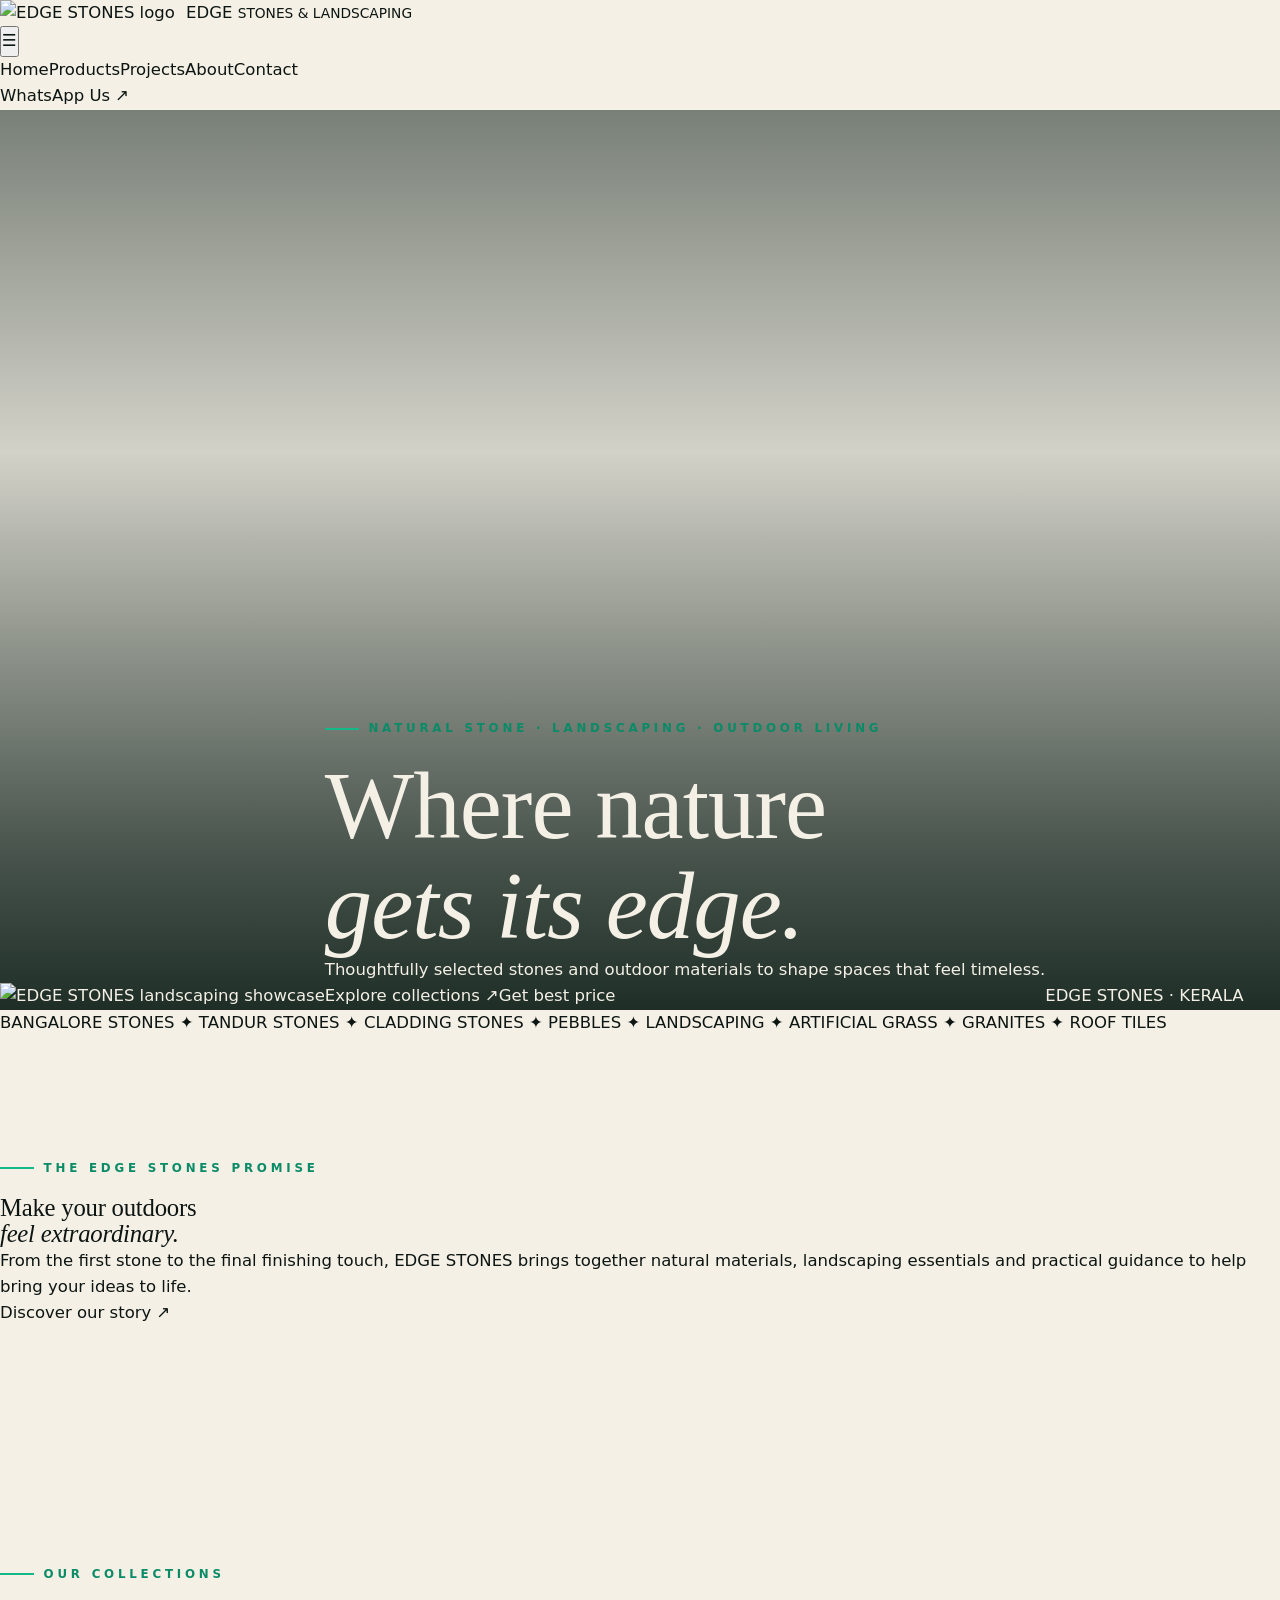
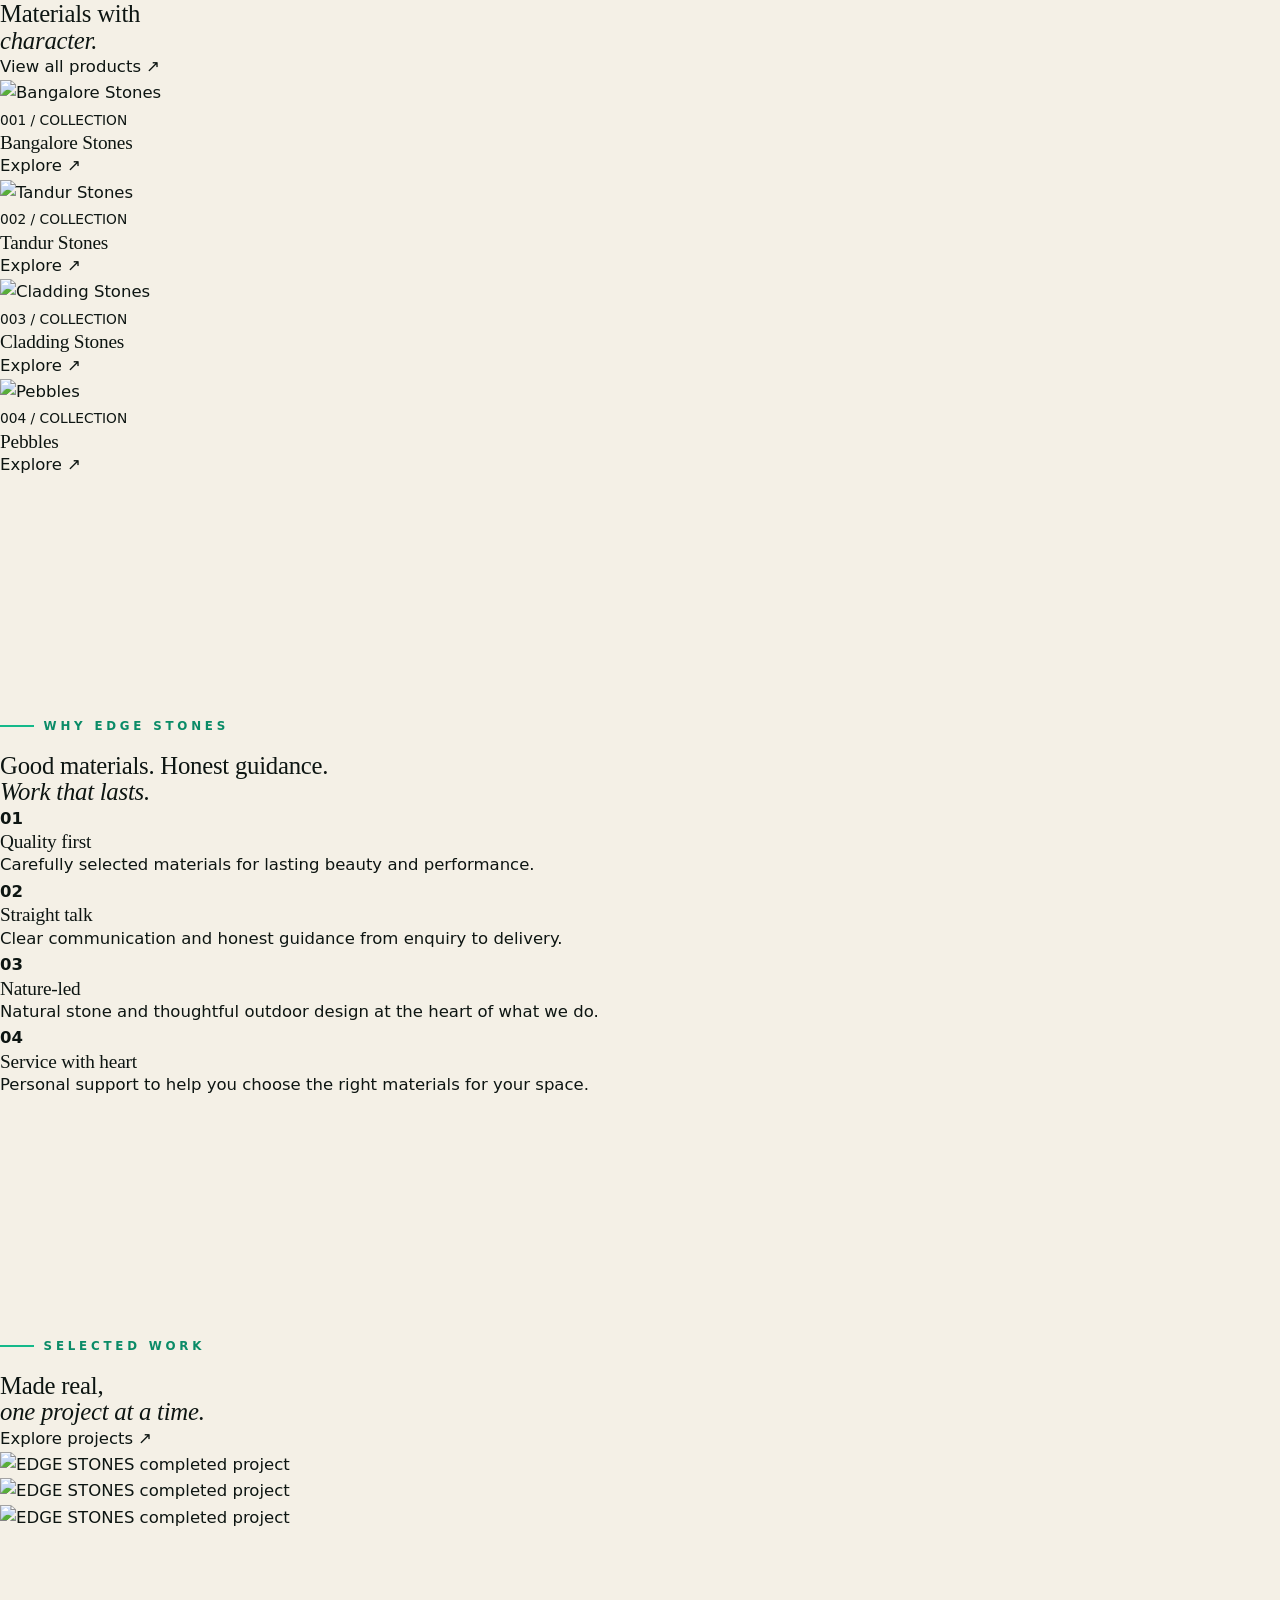
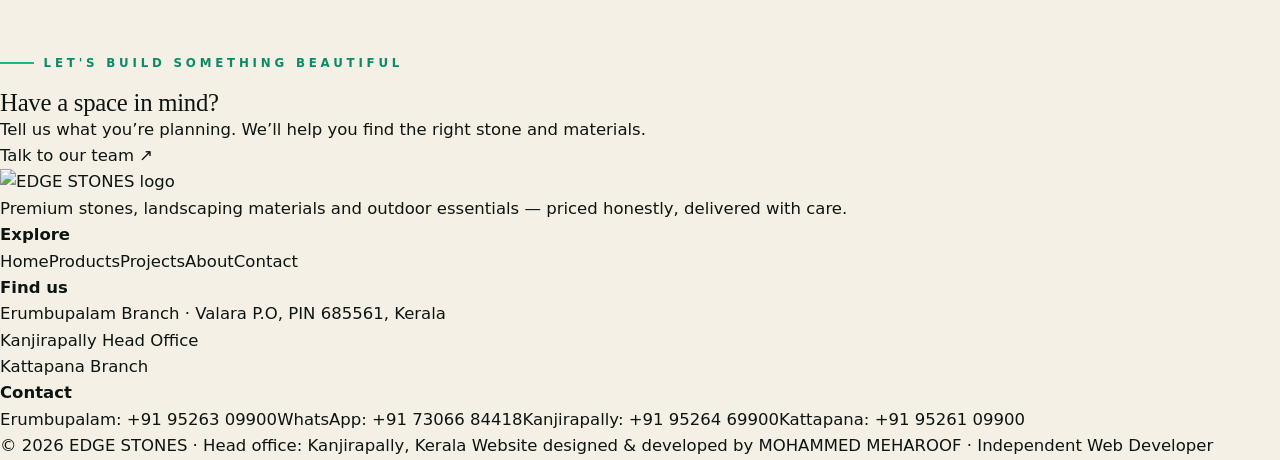
==== commit d76d0a43: "Publish redesigned EDGE STONES website" ====
--- a/index.html
+++ b/index.html
@@ -1,559 +1,19 @@
-<!DOCTYPE html>
-<html lang="en">
-<head>
-<meta charset="UTF-8">
-<meta name="viewport" content="width=device-width, initial-scale=1.0">
-<title>EDGE STONES — Premium Stones, Landscaping & Outdoor Materials | Kanjirapally, Kerala</title>
-<meta name="description" content="EDGE STONES, Head Office Kanjirapally, Kerala — Bangalore stones, Tandur stones, cladding stones, pebbles, granites, roof tiles, landscaping & artificial grass. Message us on WhatsApp for today's best price.">
-<link rel="canonical" href="https://edgestones.in/">
-<meta property="og:type" content="website">
-<meta property="og:site_name" content="EDGE STONES">
-<meta property="og:title" content="EDGE STONES — Premium Stones, Landscaping &amp; Outdoor Materials | Kanjirapally, Kerala">
-<meta property="og:description" content="EDGE STONES, Head Office Kanjirapally, Kerala — Bangalore stones, Tandur stones, cladding stones, pebbles, granites, roof tiles, landscaping &amp; artificial grass. Message us on WhatsApp for today's best price.">
-<meta property="og:url" content="https://edgestones.in/">
-<meta property="og:image" content="https://edgestones.in/images/edge-stones-landscaping-hero.jpg">
-<meta name="twitter:card" content="summary_large_image">
-<meta name="twitter:title" content="EDGE STONES — Premium Stones, Landscaping &amp; Outdoor Materials | Kanjirapally, Kerala">
-<meta name="twitter:description" content="EDGE STONES, Head Office Kanjirapally, Kerala — Bangalore stones, Tandur stones, cladding stones, pebbles, granites, roof tiles, landscaping &amp; artificial grass. Message us on WhatsApp for today's best price.">
-<meta name="twitter:image" content="https://edgestones.in/images/edge-stones-landscaping-hero.jpg">
-
-<meta property="og:title" content="EDGE STONES — Where nature gets its edge">
-<meta property="og:description" content="Premium stones & outdoor materials from the high ranges of Kerala. WhatsApp us for prices.">
-<link rel="preconnect" href="https://fonts.googleapis.com">
-<link rel="preconnect" href="https://fonts.gstatic.com" crossorigin>
-<link href="https://fonts.googleapis.com/css2?family=Fraunces:ital,opsz,wght@0,9..144,300..900;1,9..144,300..900&family=Outfit:wght@300..800&display=swap" rel="stylesheet">
-<link rel="stylesheet" href="css/style.css">
-<link rel="icon" type="image/png" href="images/logo-mark.png">
-<script type="application/ld+json">
-{
-  "@context": "https://schema.org",
-  "@type": "LocalBusiness",
-  "name": "EDGE STONES",
-  "description": "Premium natural stones, landscaping materials, artificial grass, granites and roof tiles. Head office in Kanjirapally, Kerala; service locations include Erumbupalam and Kattapana.",
-  "image": "https://edgestones.in/images/edge-stones-landscaping-hero.jpg",
-  "telephone": "+919526469900",
-  "address": {
-    "@type": "PostalAddress",
-    "addressLocality": "Kanjirapally",
-    "addressRegion": "Kerala",
-    "addressCountry": "IN"
-  },
-  "openingHours": "Mo-Sa 09:00-18:00",
-  "sameAs": [
-    "https://www.instagram.com/edge_stones_and_landscaping?exln=ZmZzYXB6endzY2Jh",
-    "https://maps.app.goo.gl/PurgGxkYszYZbiBW9"
-  ]
-}
-</script>
-
-<style>
-/* EDGE STONES — homepage visual refresh */
-:root{--edge-forest:#102b25;--edge-moss:#24483c;--edge-sand:#e9e2d3;--edge-gold:#c6a875}
-html{scroll-behavior:smooth}
-.hero-next{position:relative;min-height:min(850px,calc(100svh - 70px));height: min(850px, calc(100svh - 70px));display:flex;align-items:center;overflow:hidden;background:#102b25}
-.hero-next .hero-bg{position:absolute;inset:0}
-.hero-next .hero-bg img{width:100%;height:100%;object-fit:cover;object-position:center 56%;transform:scale(1.025);animation:edgeHeroReveal 1.4s ease both}
-.hero-next .hero-shade{position:absolute;inset:0;background:linear-gradient(90deg,rgba(7,24,20,.88) 0%,rgba(9,30,24,.72) 43%,rgba(9,30,24,.18) 100%),linear-gradient(0deg,rgba(7,24,20,.58),transparent 42%)}
-.hero-next .hero-inner{position:relative;z-index:2;width:100%;height:100%;display:flex;flex-direction:column;justify-content:center;padding-top:70px;padding-bottom:92px;color:#fff}
-.hero-next .hero-copy{max-width:790px}
-.hero-next .hero-badge{display:inline-flex;align-items:center;gap:10px;border:1px solid rgba(255,255,255,.3);background:rgba(255,255,255,.09);backdrop-filter:blur(12px);border-radius:40px;padding:11px 17px;font-size:.68rem;letter-spacing:.16em;color:#f4ead8}
-.hero-next .hero-badge .dot{width:7px;height:7px;background:#c6a875;border-radius:50%;box-shadow:0 0 0 5px rgba(198,168,117,.16)}
-.hero-next .hero-kicker{margin:34px 0 14px;color:#d8c39e;font-size:.72rem;font-weight:600;letter-spacing:.24em}
-.hero-next h1{font-size:clamp(3.3rem,7.4vw,7.4rem);line-height:.98;letter-spacing:-.055em;max-width:900px;margin:0;color:#fff}
-.hero-next h1 .italic{color:#d8c39e;font-family:Fraunces,serif;font-weight:400}
-.hero-next .hero-sub{max-width:570px;color:rgba(255,255,255,.82);font-size:clamp(1rem,1.35vw,1.16rem);line-height:1.8;margin:26px 0 0}
-.hero-next .hero-cta{display:flex;flex-wrap:wrap;gap:13px;margin-top:32px}
-.hero-next .btn{min-height:52px;padding:0 23px;border-radius:3px}
-.hero-next .btn--teal{background:#d3b98e;color:#142d25;border:1px solid #d3b98e}
-.hero-next .btn--teal:hover{background:#ead9bd;border-color:#ead9bd}
-.hero-next .btn--wa{background:rgba(255,255,255,.1);border:1px solid rgba(255,255,255,.55);color:#fff;backdrop-filter:blur(10px)}
-.hero-next .hero-side-note{position:absolute;right:28px;top:44%;display:flex;align-items:center;gap:14px;color:rgba(255,255,255,.8);font-size:.59rem;letter-spacing:.2em;line-height:1.8}
-.hero-next .hero-line{width:42px;height:1px;background:#d3b98e}
-.hero-next .hero-bottom{position:absolute;bottom:28px;left:0;right:0;display:flex;justify-content:space-between;align-items:center;color:rgba(255,255,255,.68);font-size:.62rem;letter-spacing:.18em}
-.hero-next .hero-service-locations{display:flex;align-items:center;flex-wrap:wrap;gap:9px;color:#fff;font-size:.62rem;letter-spacing:.13em}.hero-next .service-label{color:#d3b98e;font-size:.56rem;letter-spacing:.2em;margin-right:3px}.hero-next .service-place{padding:7px 10px;border:1px solid rgba(211,185,142,.65);background:rgba(20,45,37,.42);color:#fff;border-radius:2px;font-weight:600;text-shadow:0 1px 8px rgba(0,0,0,.35)}.hero-next .service-separator{color:#d3b98e;font-size:.65rem}.hero-next .hero-bottom a{color:#fff;text-decoration:none}
-.hero-next .hero-bottom a span{font-size:1rem;margin-left:10px;color:#d3b98e}
-@keyframes edgeHeroReveal{from{opacity:.5;transform:scale(1.08)}to{opacity:1;transform:scale(1.025)}}
-.marquee{background:#142e27}
-.intro-grid{align-items:center}
-.intro-media .frame{border-radius:3px;overflow:hidden}
-.intro-media .frame img{transition:transform .8s ease}
-.intro-media:hover .frame img{transform:scale(1.045)}
-.stats{border-top:1px solid rgba(30,50,40,.14);border-bottom:1px solid rgba(30,50,40,.14);padding:32px 0;margin-top:70px}
-.stat b{font-family:Fraunces,serif;font-size:clamp(2rem,3vw,3rem);font-weight:500;color:#24483c}
-.cta-band{border-radius:4px;background:linear-gradient(120deg,#17382f,#294d40);color:#fff;padding:clamp(28px,5vw,58px);box-shadow:0 24px 60px rgba(16,43,37,.12)}
-.cta-band .eyebrow{color:#d8c39e}.cta-band p:not(.eyebrow){color:rgba(255,255,255,.75)}
-.cta-band .btn--ink{background:#d3b98e;color:#142d25}
-.p-card,.f-card,.c-card{border-radius:3px}
-.p-card .media{overflow:hidden}
-.p-card .media img{transition:transform .7s cubic-bezier(.2,.7,.2,1)}
-.p-card:hover .media img{transform:scale(1.06)}
-.features{background:#f0eee7}
-.ig-band{background:#17382f;color:#fff}
-.ig-band .eyebrow{color:#d8c39e}
-.site-footer{background:#0e2822}
-@media(max-width:760px){
- .hero-next{height:auto;min-height:760px;min-height:calc(100svh - 60px)}
- .hero-next .hero-bg img{object-position:58% center}
- .hero-next .hero-shade{background:linear-gradient(90deg,rgba(7,24,20,.82),rgba(7,24,20,.45)),linear-gradient(0deg,rgba(7,24,20,.72),transparent 65%)}
- .hero-next .hero-inner{padding-top:80px;padding-bottom:100px}
- .hero-next .hero-kicker{margin-top:28px;font-size:.62rem;letter-spacing:.16em}
- .hero-next h1{font-size:clamp(3.25rem,14vw,5.3rem)}
- .hero-next .hero-sub{font-size:1rem;max-width:38ch}
- .hero-next .hero-side-note{display:none}
- .hero-next .hero-bottom{bottom:22px;font-size:.52rem;letter-spacing:.1em}
- .hero-next .hero-cta{align-items:stretch;flex-direction:column;max-width:310px}
- .hero-next .hero-cta .btn{justify-content:center}
- .stats{margin-top:42px;gap:24px}
-}
-@media(prefers-reduced-motion:reduce){.hero-next .hero-bg img{animation:none;transform:none}}
-
-/* Homepage refinement: clear, high-contrast Why EDGE STONES cards */
-.features{background:#f4f1e9!important;color:#18362d!important;padding:clamp(54px,7vw,88px) 0!important}
-.features .split-head{margin-bottom:30px}
-.features .eyebrow,.features .split-head .eyebrow{color:#806238!important}
-.features .split-head h2,.features .split-head h2 .italic{color:#17382f!important}
-.features .split-head h2 .italic{color:#987746!important}
-.features .feature-grid{display:grid!important;grid-template-columns:repeat(4,minmax(0,1fr));gap:16px!important}
-.features .f-card{display:block!important;visibility:visible!important;opacity:1!important;transform:none!important;filter:none!important;background:#fff!important;color:#18362d!important;border:1px solid #e4ddcf!important;border-radius:9px!important;padding:25px 22px!important;min-height:220px;box-shadow:0 12px 32px rgba(20,45,37,.07)}
-.features .f-card .icon{display:flex!important;width:42px;height:42px;align-items:center;justify-content:center;background:#e9f0eb;border-radius:50%;color:#1b6048!important;margin-bottom:17px}
-.features .f-card .icon svg{width:21px;height:21px}
-.features .f-card h3{color:#18362d!important;font-size:1.05rem!important;margin:0 0 10px!important}
-.features .f-card p{color:#52635b!important;font-size:.9rem!important;line-height:1.7!important;margin:0!important}
-.hero-next .hero-inner{padding-top:56px;padding-bottom:68px}
-.hero-next .hero-cta{gap:9px;margin-top:24px}
-.hero-next .hero-cta .btn{min-height:40px!important;padding:0 15px!important;font-size:.78rem!important;letter-spacing:.01em}
-.hero-next .hero-bottom{bottom:18px}
-.hero-next .hero-service-locations{gap:6px!important;font-size:.52rem!important;letter-spacing:.07em!important}
-.hero-next .service-place{padding:5px 8px!important;font-size:.54rem!important;letter-spacing:.06em!important}
-.hero-next .service-label{font-size:.5rem!important}
-.hero-next .service-separator{font-size:.55rem!important}
-@media(max-width:900px){.features .feature-grid{grid-template-columns:repeat(2,minmax(0,1fr))!important}}
-@media(max-width:600px){
- .hero-next .hero-inner{padding-top:60px;padding-bottom:86px}
- .hero-next .hero-cta{flex-direction:row!important;max-width:none!important;flex-wrap:wrap}
- .hero-next .hero-cta .btn{min-height:38px!important;padding:0 11px!important;font-size:.7rem!important}
- .hero-next .hero-bottom{bottom:12px}
- .hero-next .hero-service-locations{gap:4px!important}
- .hero-next .service-place{padding:4px 6px!important;font-size:.47rem!important}
- .hero-next .service-separator{display:none}
- .features .feature-grid{grid-template-columns:1fr!important}
- .features .f-card{min-height:0;padding:22px!important}
-}
-.features [data-reveal],.features [data-stagger]{opacity:1!important;visibility:visible!important;transform:none!important;filter:none!important}
-.features .split-head{display:block!important;opacity:1!important;visibility:visible!important}
-
-/* EDGE STONES homepage hero and expanded sketchbook */
-.edge-home-hero{position:relative;width:100%;overflow:hidden;background:#f5f2eb;isolation:isolate}
-.edge-home-hero img{display:block;width:100%;height:auto;object-fit:cover;object-position:center}
-.edge-home-hero::after{content:"";position:absolute;inset:0;z-index:0;pointer-events:none;background:linear-gradient(90deg,rgba(8,24,18,.62) 0%,rgba(8,24,18,.35) 34%,rgba(8,24,18,.08) 66%,transparent 82%)}
-.edge-home-brand{position:absolute;z-index:1;left:clamp(24px,8vw,128px);top:43%;transform:translateY(-50%);margin:0;color:#fff;font-family:var(--font-display,Georgia,serif);font-size:clamp(2.4rem,7.4vw,7rem);font-weight:700;line-height:.96;letter-spacing:.035em;text-shadow:0 3px 24px rgba(0,0,0,.3)}
-.edge-home-brand::after{content:"";display:block;width:clamp(54px,7vw,100px);height:3px;margin-top:clamp(14px,2vw,24px);background:#c7a66c}
-@media(max-width:700px){
-.edge-home-hero::after{background:linear-gradient(90deg,rgba(8,24,18,.55),rgba(8,24,18,.12) 76%,transparent)}
-.edge-home-brand{left:22px;top:40%;font-size:clamp(2.1rem,9vw,3.4rem)}
-}
-.sketchbook-home{width:100%;background:#f5f2eb;padding:clamp(34px,5vw,64px) 0 30px;overflow:hidden}
-.sketchbook-heading{text-align:center;max-width:760px;margin:0 auto 24px;padding:0 20px}
-.sketchbook-heading .eyebrow{color:#8a6b3e;font-size:.68rem;letter-spacing:.17em;text-transform:uppercase;margin:0 0 10px}
-.sketchbook-heading h2{font-size:clamp(2rem,4vw,3.4rem);line-height:1.05;color:#183b30;margin:0 0 10px}
-.sketchbook-heading h2 span{font-family:Georgia,serif;font-style:italic;color:#a17e4c}
-.sketchbook-heading>p:last-child{color:#59645c;font-size:.95rem;line-height:1.65;margin:0}
-.sketchbook-frame{position:relative;width:min(98%,1680px);height:min(84vh,920px);min-height:560px;margin:0 auto;background:#102b25;overflow:hidden;border:10px solid #fff;border-radius:7px;box-shadow:0 20px 55px rgba(20,45,37,.16)}
-.sketchbook-frame iframe{display:block;width:100%;height:100%;border:0;background:#102b25}
-.sketchbook-actions{display:flex;justify-content:center;align-items:center;gap:12px;flex-wrap:wrap;padding:24px 16px 12px}
-.sketchbook-btn{display:inline-flex;align-items:center;justify-content:center;gap:9px;min-height:36px;padding:0 16px;border-radius:999px;font-family:Outfit,sans-serif;font-size:12px;font-weight:600;letter-spacing:.02em;text-decoration:none;transition:transform .2s ease,background .2s ease,box-shadow .2s ease}
-.sketchbook-btn:hover{transform:translateY(-2px);box-shadow:0 7px 18px rgba(16,43,37,.13)}
-.sketchbook-btn-primary{background:#183b30;color:#fff;border:1px solid #183b30}
-.sketchbook-btn-primary:hover{background:#285544}
-.sketchbook-btn-secondary{background:#fff;color:#183b30;border:1px solid #c9b995}
-.sketchbook-btn-secondary:hover{background:#eee8dc}
-.sketchbook-locations{display:flex;align-items:center;justify-content:center;flex-wrap:wrap;gap:9px;padding:4px 16px 0;color:#59645c;font-size:10px;letter-spacing:.045em;text-align:center}
-.sketchbook-locations b{color:#183b30;font-weight:700}
-.sketchbook-locations i{font-style:normal;color:#b18d58}
-@media(max-width:700px){
-.edge-home-hero img{object-position:center}
-.sketchbook-home{padding-bottom:20px}
- .sketchbook-frame{width:98%;height:82vh;min-height:540px;max-height:900px;border-width:6px}
-.sketchbook-actions{gap:8px;padding:18px 10px 10px}
-.sketchbook-btn{min-height:34px;padding:0 13px;font-size:11px}
-.sketchbook-locations{font-size:9px;gap:6px}
-}
-</style>
-</head>
-<body>
-
-<div class="loader" aria-hidden="true">
-  <div class="loader-inner">
-    <img class="loader-mark" src="images/logo-mark.png" alt="EDGE STONES logo">
-    <div class="loader-word">EDGE<small>STONES &amp; LANDSCAPING</small></div>
-  </div>
-</div>
-<div class="grain" aria-hidden="true"></div>
-
-<!-- ================= HEADER ================= -->
-<header class="site-header">
-  <div class="container">
-    <a class="brand" href="index.html" aria-label="EDGE STONES home">
-      <img class="brand-mark" src="images/logo-mark.png" alt="EDGE STONES logo">
-      <span class="brand-word"><strong>EDGE</strong><small>STONES &amp; LANDSCAPING</small></span>
-    </a>
-    <nav class="nav" aria-label="Primary">
-      <a href="index.html" aria-current="page">Home</a>
-      <a href="products.html">Products</a>
-      <a href="projects.html">Projects</a>
-      <a href="about.html">About</a>
-      <a href="contact.html">Contact</a>
-    </nav>
-    <a class="btn btn--teal header-cta" href="https://wa.me/917306684418?text=Hi%20EDGE%20STONES!%20I%27d%20like%20to%20know%20your%20best%20prices." target="_blank" rel="noopener">
-      <svg viewBox="0 0 24 24" fill="currentColor" aria-hidden="true"><path d="M17.472 14.382c-.297-.149-1.758-.867-2.03-.967-.273-.099-.471-.148-.67.15-.197.297-.767.966-.94 1.164-.173.199-.347.223-.644.075-.297-.15-1.255-.463-2.39-1.475-.883-.788-1.48-1.761-1.653-2.059-.173-.297-.018-.458.13-.606.134-.133.298-.347.446-.52.149-.174.198-.298.298-.497.099-.198.05-.371-.025-.52-.075-.149-.669-1.612-.916-2.207-.242-.579-.487-.5-.669-.51-.173-.008-.371-.01-.57-.01-.198 0-.52.074-.792.372-.272.297-1.04 1.016-1.04 2.479 0 1.462 1.065 2.875 1.213 3.074.149.198 2.096 3.2 5.077 4.487.709.306 1.262.489 1.694.625.712.227 1.36.195 1.871.118.571-.085 1.758-.719 2.006-1.413.248-.694.248-1.289.173-1.413-.074-.124-.272-.198-.57-.347m-5.421 7.403h-.004a9.87 9.87 0 01-5.031-1.378l-.361-.214-3.741.982.998-3.648-.235-.374a9.86 9.86 0 01-1.51-5.26c.001-5.45 4.436-9.884 9.888-9.884 2.64 0 5.122 1.03 6.988 2.898a9.825 9.825 0 012.893 6.994c-.003 5.45-4.437 9.884-9.885 9.884m8.413-18.297A11.815 11.815 0 0012.05 0C5.495 0 .16 5.335.157 11.892c0 2.096.547 4.142 1.588 5.945L.057 24l6.305-1.654a11.882 11.882 0 005.683 1.448h.005c6.554 0 11.89-5.335 11.893-11.893a11.821 11.821 0 00-3.48-8.413z"/></svg>
-      Get Best Price
-    </a>
-    <button class="burger" aria-label="Open menu" aria-expanded="false"><span></span><span></span><span></span></button>
-  </div>
-</header>
-
-<!-- mobile menu -->
-<div class="mobile-menu" aria-label="Mobile navigation">
-  <a class="mm-link" href="index.html"><span>01</span>Home</a>
-  <a class="mm-link" href="products.html"><span>02</span>Products</a>
-  <a class="mm-link" href="projects.html"><span>03</span>Projects</a>
-  <a class="mm-link" href="about.html"><span>04</span>About</a>
-  <a class="mm-link" href="contact.html"><span>05</span>Contact</a>
-  <div class="mm-foot">
-    <div><strong>Head office:</strong> Kanjirapally, Kerala<br><strong>Erumbupalam Branch:</strong> Valara P.O — Kerala 685561</div>
-    <div>Erumbupalam Branch: <a href="tel:+919526309900">+91 95263 09900</a> · <a href="tel:+917306684418">+91 73066 84418</a><br>Kanjirapally Head Office: <a href="tel:+919526469900">+91 95264 69900</a> · Kattapana Branch: <a href="tel:+919526109900">+91 95261 09900</a></div>
-  </div>
-</div>
-
+<!doctype html><html lang="en"><head><meta charset="utf-8"><meta name="viewport" content="width=device-width,initial-scale=1"><title>Premium Stones & Landscaping | EDGE STONES</title><meta name="description" content="EDGE STONES — premium stones, landscaping and outdoor materials in Kerala. Head office Kanjirapally."><link rel="icon" href="https://edgestones.in/images/logo-mark.png"><link rel="preconnect" href="https://fonts.googleapis.com"><link href="https://fonts.googleapis.com/css2?family=DM+Sans:wght@400;500;600;700&family=Playfair+Display:ital,wght@0,500;0,600;0,700;1,500;1,600&display=swap" rel="stylesheet"><link rel="stylesheet" href="css/style.css"></head><body>
+<header class="header"><a class="brand" href="index.html"><img src="https://edgestones.in/images/logo-mark.png" alt="EDGE STONES logo"><span>EDGE <small>STONES &amp; LANDSCAPING</small></span></a>
+<button class="menu-toggle" aria-label="Open menu">☰</button><nav><a href="index.html">Home</a><a href="products.html">Products</a><a href="projects.html">Projects</a><a href="about.html">About</a><a href="contact.html">Contact</a></nav>
+<a class="nav-cta" href="https://wa.me/917306684418">WhatsApp Us ↗</a></header>
 <main>
-
-<!-- ================= HOMEPAGE HERO IMAGE ================= -->
-<section class="edge-home-hero" aria-label="EDGE STONES landscape showcase">
-<img src="images/edge-stones-landscaping-hero.jpg" alt="EDGE STONES landscaped outdoor garden with natural stone pathways" fetchpriority="high" loading="eager" decoding="async">
-<h1 class="edge-home-brand">EDGE STONES</h1>
-</section>
-
-<!-- ================= MARQUEE ================= -->
-<div class="marquee" aria-hidden="true">
-  <div class="marquee-track">
-    <div class="marquee-group">
-      <span>Bangalore Stones</span><span class="sep">✦</span>
-      <span>Tandur Stones</span><span class="sep">✦</span>
-      <span>Cladding Stones</span><span class="sep">✦</span>
-      <span>Pebbles</span><span class="sep">✦</span>
-      <span>Landscaping</span><span class="sep">✦</span>
-      <span>Artificial Grass</span><span class="sep">✦</span>
-      <span>Granites</span><span class="sep">✦</span>
-      <span>Roof Tiles</span><span class="sep">✦</span>
-    </div>
-  </div>
-</div>
-
-<section class="section section--tight"><div class="container"><div class="cta-band" data-reveal="zoom">
-  <div><p class="eyebrow">Landscaping across South India</p><h2>From Kerala to neighbouring states.</h2>
-  <p>Serving projects across Kottayam, Idukki, Pathanamthitta, Alappuzha, Ernakulam, Thrissur, Kollam and beyond — with completed work in Tamil Nadu and Karnataka.</p></div>
-  <a class="btn btn--ink" href="about.html">Discover EDGE STONES <span class="arr">↗</span></a>
-</div></div></section>
-
-<!-- ================= FEATURED PRODUCTS ================= -->
-<section class="section section--tight" style="padding-top:0">
-  <div class="container">
-    <div class="split-head" data-reveal>
-      <div>
-        <p class="eyebrow">The collection</p>
-        <h2 class="h-lg">Stone for every <span class="italic">surface of life.</span></h2>
-      </div>
-      <a class="btn btn--line" href="products.html">All 8 ranges <span class="arr">↗</span></a>
-    </div>
-
-    <div class="products-grid" data-stagger>
-
-      <article class="p-card" data-reveal>
-        <div class="media"><span class="num">№ 01</span><img src="images/products/bangalore-stones.jpg" alt="Stacked Bangalore stone slabs at the branch" loading="lazy"></div>
-        <div class="body">
-          <h3>Bangalore Stones</h3>
-          <p class="tag">The courtyard classic — tough natural paving for driveways, branches & pathways.</p>
-          <div class="card-actions">
-            <a class="btn btn--wa" href="https://wa.me/917306684418?text=Hi%20EDGE%20STONES!%20I%27d%20like%20the%20best%20price%20for%20Bangalore%20Stones." target="_blank" rel="noopener">
-              <svg viewBox="0 0 24 24" fill="currentColor" aria-hidden="true"><path d="M17.472 14.382c-.297-.149-1.758-.867-2.03-.967-.273-.099-.471-.148-.67.15-.197.297-.767.966-.94 1.164-.173.199-.347.223-.644.075-.297-.15-1.255-.463-2.39-1.475-.883-.788-1.48-1.761-1.653-2.059-.173-.297-.018-.458.13-.606.134-.133.298-.347.446-.52.149-.174.198-.298.298-.497.099-.198.05-.371-.025-.52-.075-.149-.669-1.612-.916-2.207-.242-.579-.487-.5-.669-.51-.173-.008-.371-.01-.57-.01-.198 0-.52.074-.792.372-.272.297-1.04 1.016-1.04 2.479 0 1.462 1.065 2.875 1.213 3.074.149.198 2.096 3.2 5.077 4.487.709.306 1.262.489 1.694.625.712.227 1.36.195 1.871.118.571-.085 1.758-.719 2.006-1.413.248-.694.248-1.289.173-1.413-.074-.124-.272-.198-.57-.347m-5.421 7.403h-.004a9.87 9.87 0 01-5.031-1.378l-.361-.214-3.741.982.998-3.648-.235-.374a9.86 9.86 0 01-1.51-5.26c.001-5.45 4.436-9.884 9.888-9.884 2.64 0 5.122 1.03 6.988 2.898a9.825 9.825 0 012.893 6.994c-.003 5.45-4.437 9.884-9.885 9.884m8.413-18.297A11.815 11.815 0 0012.05 0C5.495 0 .16 5.335.157 11.892c0 2.096.547 4.142 1.588 5.945L.057 24l6.305-1.654a11.882 11.882 0 005.683 1.448h.005c6.554 0 11.89-5.335 11.893-11.893a11.821 11.821 0 00-3.48-8.413z"/></svg>
-              Get Price
-            </a>
-          </div>
-        </div>
-      </article>
-
-      <article class="p-card" data-reveal>
-        <div class="media"><span class="num">№ 02</span><img src="images/products/landscaping.jpg" alt="Tropical garden landscaping with natural stone path" loading="lazy"></div>
-        <div class="body">
-          <h3>Landscaping</h3>
-          <p class="tag">From bare soil to paradise — stones, features & materials for dream gardens.</p>
-          <div class="card-actions">
-            <a class="btn btn--wa" href="https://wa.me/917306684418?text=Hi%20EDGE%20STONES!%20I%27d%20like%20the%20best%20price%20for%20Landscaping%20materials." target="_blank" rel="noopener">
-              <svg viewBox="0 0 24 24" fill="currentColor" aria-hidden="true"><path d="M17.472 14.382c-.297-.149-1.758-.867-2.03-.967-.273-.099-.471-.148-.67.15-.197.297-.767.966-.94 1.164-.173.199-.347.223-.644.075-.297-.15-1.255-.463-2.39-1.475-.883-.788-1.48-1.761-1.653-2.059-.173-.297-.018-.458.13-.606.134-.133.298-.347.446-.52.149-.174.198-.298.298-.497.099-.198.05-.371-.025-.52-.075-.149-.669-1.612-.916-2.207-.242-.579-.487-.5-.669-.51-.173-.008-.371-.01-.57-.01-.198 0-.52.074-.792.372-.272.297-1.04 1.016-1.04 2.479 0 1.462 1.065 2.875 1.213 3.074.149.198 2.096 3.2 5.077 4.487.709.306 1.262.489 1.694.625.712.227 1.36.195 1.871.118.571-.085 1.758-.719 2.006-1.413.248-.694.248-1.289.173-1.413-.074-.124-.272-.198-.57-.347m-5.421 7.403h-.004a9.87 9.87 0 01-5.031-1.378l-.361-.214-3.741.982.998-3.648-.235-.374a9.86 9.86 0 01-1.51-5.26c.001-5.45 4.436-9.884 9.888-9.884 2.64 0 5.122 1.03 6.988 2.898a9.825 9.825 0 012.893 6.994c-.003 5.45-4.437 9.884-9.885 9.884m8.413-18.297A11.815 11.815 0 0012.05 0C5.495 0 .16 5.335.157 11.892c0 2.096.547 4.142 1.588 5.945L.057 24l6.305-1.654a11.882 11.882 0 005.683 1.448h.005c6.554 0 11.89-5.335 11.893-11.893a11.821 11.821 0 00-3.48-8.413z"/></svg>
-              Get Price
-            </a>
-          </div>
-        </div>
-      </article>
-
-      <article class="p-card" data-reveal>
-        <div class="media"><span class="num">№ 07</span><img src="images/products/granites.jpg" alt="Polished granite slabs displayed at the showroom" loading="lazy"></div>
-        <div class="body">
-          <h3>Granites</h3>
-          <p class="tag">Strength you can see — premium polished slabs for floors, counters & steps.</p>
-          <div class="card-actions">
-            <a class="btn btn--wa" href="https://wa.me/917306684418?text=Hi%20EDGE%20STONES!%20I%27d%20like%20the%20best%20price%20for%20Granites." target="_blank" rel="noopener">
-              <svg viewBox="0 0 24 24" fill="currentColor" aria-hidden="true"><path d="M17.472 14.382c-.297-.149-1.758-.867-2.03-.967-.273-.099-.471-.148-.67.15-.197.297-.767.966-.94 1.164-.173.199-.347.223-.644.075-.297-.15-1.255-.463-2.39-1.475-.883-.788-1.48-1.761-1.653-2.059-.173-.297-.018-.458.13-.606.134-.133.298-.347.446-.52.149-.174.198-.298.298-.497.099-.198.05-.371-.025-.52-.075-.149-.669-1.612-.916-2.207-.242-.579-.487-.5-.669-.51-.173-.008-.371-.01-.57-.01-.198 0-.52.074-.792.372-.272.297-1.04 1.016-1.04 2.479 0 1.462 1.065 2.875 1.213 3.074.149.198 2.096 3.2 5.077 4.487.709.306 1.262.489 1.694.625.712.227 1.36.195 1.871.118.571-.085 1.758-.719 2.006-1.413.248-.694.248-1.289.173-1.413-.074-.124-.272-.198-.57-.347m-5.421 7.403h-.004a9.87 9.87 0 01-5.031-1.378l-.361-.214-3.741.982.998-3.648-.235-.374a9.86 9.86 0 01-1.51-5.26c.001-5.45 4.436-9.884 9.888-9.884 2.64 0 5.122 1.03 6.988 2.898a9.825 9.825 0 012.893 6.994c-.003 5.45-4.437 9.884-9.885 9.884m8.413-18.297A11.815 11.815 0 0012.05 0C5.495 0 .16 5.335.157 11.892c0 2.096.547 4.142 1.588 5.945L.057 24l6.305-1.654a11.882 11.882 0 005.683 1.448h.005c6.554 0 11.89-5.335 11.893-11.893a11.821 11.821 0 00-3.48-8.413z"/></svg>
-              Get Price
-            </a>
-          </div>
-        </div>
-      </article>
-
-      <article class="p-card" data-reveal>
-        <div class="media"><span class="num">№ 06</span><img src="images/products/artificial-grass.jpg" alt="Lush green artificial grass turf installation" loading="lazy"></div>
-        <div class="body">
-          <h3>Artificial Grass</h3>
-          <p class="tag">Evergreen, effortlessly — lush turf for balconies, lawns & play areas.</p>
-          <div class="card-actions">
-            <a class="btn btn--wa" href="https://wa.me/917306684418?text=Hi%20EDGE%20STONES!%20I%27d%20like%20the%20best%20price%20for%20Artificial%20Grass." target="_blank" rel="noopener">
-              <svg viewBox="0 0 24 24" fill="currentColor" aria-hidden="true"><path d="M17.472 14.382c-.297-.149-1.758-.867-2.03-.967-.273-.099-.471-.148-.67.15-.197.297-.767.966-.94 1.164-.173.199-.347.223-.644.075-.297-.15-1.255-.463-2.39-1.475-.883-.788-1.48-1.761-1.653-2.059-.173-.297-.018-.458.13-.606.134-.133.298-.347.446-.52.149-.174.198-.298.298-.497.099-.198.05-.371-.025-.52-.075-.149-.669-1.612-.916-2.207-.242-.579-.487-.5-.669-.51-.173-.008-.371-.01-.57-.01-.198 0-.52.074-.792.372-.272.297-1.04 1.016-1.04 2.479 0 1.462 1.065 2.875 1.213 3.074.149.198 2.096 3.2 5.077 4.487.709.306 1.262.489 1.694.625.712.227 1.36.195 1.871.118.571-.085 1.758-.719 2.006-1.413.248-.694.248-1.289.173-1.413-.074-.124-.272-.198-.57-.347m-5.421 7.403h-.004a9.87 9.87 0 01-5.031-1.378l-.361-.214-3.741.982.998-3.648-.235-.374a9.86 9.86 0 01-1.51-5.26c.001-5.45 4.436-9.884 9.888-9.884 2.64 0 5.122 1.03 6.988 2.898a9.825 9.825 0 012.893 6.994c-.003 5.45-4.437 9.884-9.885 9.884m8.413-18.297A11.815 11.815 0 0012.05 0C5.495 0 .16 5.335.157 11.892c0 2.096.547 4.142 1.588 5.945L.057 24l6.305-1.654a11.882 11.882 0 005.683 1.448h.005c6.554 0 11.89-5.335 11.893-11.893a11.821 11.821 0 00-3.48-8.413z"/></svg>
-              Get Price
-            </a>
-          </div>
-        </div>
-      </article>
-
-      <a class="p-card p-card--more" href="products.html" data-reveal>
-        <div>
-          <span class="big">08</span>
-          <h3>ranges, one standard</h3>
-          <p style="opacity:.75; font-size:.95rem">Bangalore · Tandur · Cladding · Pebbles · Landscaping · Artificial Grass · Granites · Roof Tiles</p>
-        </div>
-        <span class="btn btn--teal">View the full collection <span class="arr">↗</span></span>
-      </a>
-
-    </div>
-  </div>
-</section>
-
-<!-- ================= ANIMATED SKETCHBOOK + PROJECT PHOTOS ================= -->
-<section class="sketchbook-home" aria-label="EDGE STONES animated project sketchbook">
-<div class="sketchbook-heading"><p class="eyebrow">A closer look at our work</p><h2>Ideas take <span>shape.</span></h2><p>Explore our completed stonework and landscaping ideas in an interactive project sketchbook.</p></div>
-<div class="sketchbook-frame"><iframe src="edge-sketchbook.html" title="EDGE STONES animated sketchbook" loading="lazy" allow="autoplay" referrerpolicy="strict-origin-when-cross-origin"></iframe></div>
-<div class="sketchbook-actions">
-<a class="sketchbook-btn sketchbook-btn-primary" href="products.html">Explore collections <span aria-hidden="true">↗</span></a>
-<a class="sketchbook-btn sketchbook-btn-secondary" href="https://wa.me/917306684418?text=Hi%20EDGE%20STONES!%20I%27d%20like%20to%20discuss%20a%20project." target="_blank" rel="noopener">Let’s talk on WhatsApp <span aria-hidden="true">↗</span></a>
-</div>
-<div class="sketchbook-locations" aria-label="Office and branches"><span><b>Head Office</b> Kanjirapally</span><i aria-hidden="true">·</i><span>Erumbupalam Branch</span><i aria-hidden="true">·</i><span>Kattapana Branch</span></div>
-</section>
-
-<!-- ================= WHY EDGE ================= -->
-<section class="section features">
-  <div class="container">
-    <div class="split-head" data-reveal>
-      <div>
-        <p class="eyebrow">Why Edge Stones</p>
-        <h2 class="h-lg">Good stone. <span class="italic">Straight talk.</span></h2>
-      </div>
-    </div>
-    <div class="feature-grid" data-stagger>
-      <div class="f-card" data-reveal>
-        <div class="icon"><svg viewBox="0 0 24 24" fill="none" stroke="currentColor" stroke-width="2"><path d="M12 22s8-4 8-10V5l-8-3-8 3v7c0 6 8 10 8 10z"/><path d="M9 12l2 2 4-4"/></svg></div>
-        <h3>Handpicked quality</h3>
-        <p>Every slab, pebble bag and tile bundle is inspected at the branch before it earns the EDGE name.</p>
-      </div>
-      <div class="f-card" data-reveal>
-        <div class="icon"><svg viewBox="0 0 24 24" fill="none" stroke="currentColor" stroke-width="2"><path d="M21 11.5a8.38 8.38 0 0 1-.9 3.8 8.5 8.5 0 0 1-7.6 4.7 8.38 8.38 0 0 1-3.8-.9L3 21l1.9-5.7a8.38 8.38 0 0 1-.9-3.8 8.5 8.5 0 0 1 4.7-7.6 8.38 8.38 0 0 1 3.8-.9h.5a8.48 8.48 0 0 1 8 8v.5z"/></svg></div>
-        <h3>Prices in minutes</h3>
-        <p>No forms, no callbacks. Ping us on WhatsApp and get today's best price — usually within minutes.</p>
-      </div>
-      <div class="f-card" data-reveal>
-        <div class="icon"><svg viewBox="0 0 24 24" fill="none" stroke="currentColor" stroke-width="2"><rect x="1" y="3" width="15" height="13" rx="1"/><path d="M16 8h4l3 3v5h-7V8z"/><circle cx="5.5" cy="18.5" r="2.5"/><circle cx="18.5" cy="18.5" r="2.5"/></svg></div>
-        <h3>Local & fast</h3>
-        <p>With our head office in Kanjirapally and a branch at Erumbupalam, we serve Adimaly and the wider Idukki high ranges with quick dispatch.</p>
-      </div>
-      <div class="f-card" data-reveal>
-        <div class="icon"><svg viewBox="0 0 24 24" fill="none" stroke="currentColor" stroke-width="2"><path d="M17 21v-2a4 4 0 0 0-4-4H5a4 4 0 0 0-4 4v2"/><circle cx="9" cy="7" r="4"/><path d="M23 21v-2a4 4 0 0 0-3-3.87"/><path d="M16 3.13a4 4 0 0 1 0 7.75"/></svg></div>
-        <h3>Guidance at every step</h3>
-        <p>From choosing a stone to calculating quantities — our team helps you build it right, first time.</p>
-      </div>
-    </div>
-  </div>
-</section>
-
-<!-- ================= RECENT WORK ================= -->
-<section class="section recent-work">
-  <div class="container">
-    <div style="text-align:center" data-reveal>
-      <p class="eyebrow" style="justify-content:center; display:flex">Fresh from the field</p>
-      <h2 class="h-lg">Recent <span class="italic">work.</span></h2>
-      <p class="lead" style="margin:1rem auto 0; max-width:52ch">Real courtyards, driveways and gardens — stone from our branch, laid at homes across the high ranges.</p>
-    </div>
-    <div class="rw-grid" data-reveal="zoom">
-      <a class="rw-card" href="projects.html#proj-bangalore-stones" aria-label="See Bangalore Stones projects">
-        <img src="images/projects/banglore-stones/bangalore-stones-01.jpg" alt="Bangalore stone driveway at a completed home project" loading="lazy">
-        <span class="rw-cap">Bangalore Stones</span>
-      </a>
-      <a class="rw-card" href="projects.html#proj-bangalore-grass" aria-label="See Bangalore Stones with Artificial Grass projects">
-        <img src="images/projects/banglore-grass/bangalore-grass-01.jpg" alt="Stone ribbons set in artificial grass" loading="lazy">
-        <span class="rw-cap">Stone + Grass</span>
-      </a>
-      <a class="rw-card" href="projects.html#proj-thandoor-pavers" aria-label="See Thandoor Pavers projects">
-        <img src="images/projects/thandoor-pavers/thandoor-pavers-01.jpg" alt="Thandoor paver courtyard" loading="lazy">
-        <span class="rw-cap">Thandoor Pavers</span>
-      </a>
-    </div>
-    <div class="rw-cta" data-reveal>
-      <a class="btn btn--teal" href="projects.html">Explore all projects <span class="arr">↗</span></a>
-    </div>
-  </div>
-</section>
-
-<!-- ================= INSTAGRAM BAND ================= -->
-<section class="section ig-band">
-  <div class="container" data-reveal>
-    <div class="icon-ring">
-      <svg viewBox="0 0 24 24" fill="none" stroke="currentColor" stroke-width="2"><rect x="2" y="2" width="20" height="20" rx="5"/><circle cx="12" cy="12" r="4.5"/><circle cx="17.5" cy="6.5" r="1.3" fill="currentColor" stroke="none"/></svg>
-    </div>
-    <p class="eyebrow" style="justify-content:center; display:flex">Fresh arrivals · Project ideas · latest updates</p>
-    <h2 class="h-lg">Follow the journey</h2><br>
-    <a class="ig-handle" href="https://www.instagram.com/edge_stones_and_landscaping?exln=ZmZzYXB6endzY2Jh" target="_blank" rel="noopener">@edge_stones_and_landscaping</a>
-    <div>
-      <a class="btn btn--ghost" href="https://www.instagram.com/edge_stones_and_landscaping?exln=ZmZzYXB6endzY2Jh" target="_blank" rel="noopener">Open Instagram <span class="arr">↗</span></a>
-    </div>
-  </div>
-</section>
-
-<!-- ================= CONTACT ================= -->
-<section class="section">
-  <div class="container">
-    <div class="split-head" data-reveal>
-      <div>
-        <p class="eyebrow">Visit · Call · WhatsApp</p>
-        <h2 class="h-lg">Let's talk <span class="italic">stone.</span></h2>
-      </div>
-    </div>
-
-    <div class="contact-grid">
-      <div class="c-cards" data-stagger>
-        <div class="c-card" data-reveal>
-          <div class="icon"><svg viewBox="0 0 24 24" fill="none" stroke="currentColor" stroke-width="2"><path d="M21 10c0 7-9 13-9 13s-9-6-9-13a9 9 0 0 1 18 0z"/><circle cx="12" cy="10" r="3"/></svg></div>
-          <div>
-            <h3>Erumbupalam Branch</h3>
-            <p><strong>Erumbupalam Branch</strong> · Valara P.O,<br>PIN 685561 — Kerala, India</p>
-            <div class="mini"><a class="btn btn--ink" href="https://maps.app.goo.gl/PurgGxkYszYZbiBW9" target="_blank" rel="noopener">Open in Google Maps ↗</a></div>
-          </div>
-        </div>
-        <div class="c-card" data-reveal>
-          <div class="icon"><svg viewBox="0 0 24 24" fill="none" stroke="currentColor" stroke-width="2"><path d="M22 16.92v3a2 2 0 0 1-2.18 2 19.79 19.79 0 0 1-8.63-3.07 19.5 19.5 0 0 1-6-6 19.79 19.79 0 0 1-3.07-8.67A2 2 0 0 1 4.11 2h3a2 2 0 0 1 2 1.72 12.84 12.84 0 0 0 .7 2.81 2 2 0 0 1-.45 2.11L8.09 9.91a16 16 0 0 0 6 6l1.27-1.27a2 2 0 0 1 2.11-.45 12.84 12.84 0 0 0 2.81.7A2 2 0 0 1 22 16.92z"/></svg></div>
-          <div>
-            <h3>Contact our head office &amp; branches</h3>
-            <strong>Erumbupalam Branch</strong> — <a class="val" href="tel:+919526309900">+91 95263 09900</a> · <a class="val" href="tel:+917306684418">+91 73066 84418</a><br><strong>Kanjirapally Head Office</strong> — <a class="val" href="tel:+919526469900">+91 95264 69900</a><br><strong>Kattapana Branch</strong> — <a class="val" href="tel:+919526109900">+91 95261 09900</a>
-          </div>
-        </div>
-        <div class="c-card" data-reveal>
-          <div class="icon" style="background:var(--wa); color:#fff"><svg viewBox="0 0 24 24" fill="currentColor"><path d="M17.472 14.382c-.297-.149-1.758-.867-2.03-.967-.273-.099-.471-.148-.67.15-.197.297-.767.966-.94 1.164-.173.199-.347.223-.644.075-.297-.15-1.255-.463-2.39-1.475-.883-.788-1.48-1.761-1.653-2.059-.173-.297-.018-.458.13-.606.134-.133.298-.347.446-.52.149-.174.198-.298.298-.497.099-.198.05-.371-.025-.52-.075-.149-.669-1.612-.916-2.207-.242-.579-.487-.5-.669-.51-.173-.008-.371-.01-.57-.01-.198 0-.52.074-.792.372-.272.297-1.04 1.016-1.04 2.479 0 1.462 1.065 2.875 1.213 3.074.149.198 2.096 3.2 5.077 4.487.709.306 1.262.489 1.694.625.712.227 1.36.195 1.871.118.571-.085 1.758-.719 2.006-1.413.248-.694.248-1.289.173-1.413-.074-.124-.272-.198-.57-.347m-5.421 7.403h-.004a9.87 9.87 0 01-5.031-1.378l-.361-.214-3.741.982.998-3.648-.235-.374a9.86 9.86 0 01-1.51-5.26c.001-5.45 4.436-9.884 9.888-9.884 2.64 0 5.122 1.03 6.988 2.898a9.825 9.825 0 012.893 6.994c-.003 5.45-4.437 9.884-9.885 9.884m8.413-18.297A11.815 11.815 0 0012.05 0C5.495 0 .16 5.335.157 11.892c0 2.096.547 4.142 1.588 5.945L.057 24l6.305-1.654a11.882 11.882 0 005.683 1.448h.005c6.554 0 11.89-5.335 11.893-11.893a11.821 11.821 0 00-3.48-8.413z"/></svg></div>
-          <div>
-            <h3>WhatsApp — fastest</h3>
-            <p>For prices, stock availability & photos of current stock.</p>
-            <a class="val" href="https://wa.me/917306684418" target="_blank" rel="noopener">+91 73066 84418</a>
-            <div class="mini"><a class="btn btn--wa" href="https://wa.me/917306684418?text=Hi%20EDGE%20STONES!%20I%27d%20like%20to%20know%20your%20best%20prices." target="_blank" rel="noopener">Chat now</a></div>
-          </div>
-        </div>
-        <div class="c-card" data-reveal>
-          <div class="icon"><svg viewBox="0 0 24 24" fill="none" stroke="currentColor" stroke-width="2"><circle cx="12" cy="12" r="10"/><path d="M12 6v6l4 2"/></svg></div>
-          <div>
-            <h3>Working hours</h3>
-            <p>Monday – Saturday · 9:00 AM – 6:00 PM<br>Sunday · by appointment</p>
-          </div>
-        </div>
-      </div>
-
-      <div class="map-wrap" data-reveal="right">
-        <iframe title="EDGE STONES location on Google Maps" src="https://www.google.com/maps?q=Erumbupalam,+Valara+P.O,+Kerala+685561&output=embed" loading="lazy" referrerpolicy="no-referrer-when-downgrade"></iframe>
-        <div class="map-foot">
-          <span>Erumbupalam Branch · Valara P.O · Kerala 685561</span>
-          <a class="more-link" href="https://maps.app.goo.gl/PurgGxkYszYZbiBW9" target="_blank" rel="noopener">Directions ↗</a>
-        </div>
-      </div>
-    </div>
-  </div>
-</section>
-
+<section class="hero"><img class="hero-photo" src="https://edgestones.in/images/edge-stones-landscaping-hero.jpg" alt="EDGE STONES landscaping showcase"><div class="hero-shade"></div><div class="hero-copy"><p class="eyebrow light">NATURAL STONE · LANDSCAPING · OUTDOOR LIVING</p><h1>Where nature<br><em>gets its edge.</em></h1><p>Thoughtfully selected stones and outdoor materials to shape spaces that feel timeless.</p><a class="button gold" href="products.html">Explore collections <span>↗</span></a><a class="button outline" href="https://wa.me/917306684418?text=Hi%20EDGE%20STONES%21%20I%20would%20like%20to%20know%20your%20best%20prices.">Get best price</a></div><div class="hero-caption">EDGE STONES · KERALA</div></section>
+<section class="ticker"><span>BANGALORE STONES</span> ✦ <span>TANDUR STONES</span> ✦ <span>CLADDING STONES</span> ✦ <span>PEBBLES</span> ✦ <span>LANDSCAPING</span> ✦ <span>ARTIFICIAL GRASS</span> ✦ <span>GRANITES</span> ✦ <span>ROOF TILES</span></section>
+<section class="section intro"><div><p class="eyebrow">THE EDGE STONES PROMISE</p><h2>Make your outdoors<br><em>feel extraordinary.</em></h2></div><div><p>From the first stone to the final finishing touch, EDGE STONES brings together natural materials, landscaping essentials and practical guidance to help bring your ideas to life.</p><a class="text-link" href="about.html">Discover our story ↗</a></div></section>
+<section class="section cream"><div class="section-head"><div><p class="eyebrow">OUR COLLECTIONS</p><h2>Materials with<br><em>character.</em></h2></div><a class="text-link" href="products.html">View all products ↗</a></div><div class="product-grid"><a class="product-card" href="products.html"><img src="https://edgestones.in/images/products/bangalore-stones.jpg" alt="Bangalore Stones"><div><small>001 / COLLECTION</small><h3>Bangalore Stones</h3><span>Explore ↗</span></div></a><a class="product-card" href="products.html"><img src="https://edgestones.in/images/products/tandur-stones.jpg" alt="Tandur Stones"><div><small>002 / COLLECTION</small><h3>Tandur Stones</h3><span>Explore ↗</span></div></a><a class="product-card" href="products.html"><img src="https://edgestones.in/images/products/cladding-stones.jpg" alt="Cladding Stones"><div><small>003 / COLLECTION</small><h3>Cladding Stones</h3><span>Explore ↗</span></div></a><a class="product-card" href="products.html"><img src="https://edgestones.in/images/products/pebbles.jpg" alt="Pebbles"><div><small>004 / COLLECTION</small><h3>Pebbles</h3><span>Explore ↗</span></div></a></div></section>
+<section class="section why"><p class="eyebrow">WHY EDGE STONES</p><h2>Good materials. Honest guidance.<br><em>Work that lasts.</em></h2><div class="values"><article><b>01</b><h3>Quality first</h3><p>Carefully selected materials for lasting beauty and performance.</p></article><article><b>02</b><h3>Straight talk</h3><p>Clear communication and honest guidance from enquiry to delivery.</p></article><article><b>03</b><h3>Nature-led</h3><p>Natural stone and thoughtful outdoor design at the heart of what we do.</p></article><article><b>04</b><h3>Service with heart</h3><p>Personal support to help you choose the right materials for your space.</p></article></div></section>
+<section class="section recent"><div class="section-head"><div><p class="eyebrow">SELECTED WORK</p><h2>Made real,<br><em>one project at a time.</em></h2></div><a class="text-link" href="projects.html">Explore projects ↗</a></div><div class="recent-grid"><img src="https://edgestones.in/images/projects/banglore-stones/bangalore-stones-01.jpg" alt="EDGE STONES completed project"><img src="https://edgestones.in/images/projects/banglore-pavers-cobbles/bangalore-pavers-cobbles-01.jpg" alt="EDGE STONES completed project"><img src="https://edgestones.in/images/projects/banglore-grass/bangalore-grass-01.jpg" alt="EDGE STONES completed project"></div></section>
+<section class="cta"><p class="eyebrow light">LET'S BUILD SOMETHING BEAUTIFUL</p><h2>Have a space in mind?</h2><p>Tell us what you’re planning. We’ll help you find the right stone and materials.</p><a class="button gold" href="contact.html">Talk to our team ↗</a></section>
 </main>
-
-<!-- ================= FOOTER ================= -->
-<footer class="site-footer">
-  <div class="container">
-    <div class="foot-word">EDGE <em>✦</em> STONES</div>
-    <div class="foot-grid">
-      <div>
-        <h4>Edge Stones</h4>
-        <p>Premium stones, landscaping materials and outdoor essentials from the high ranges of Kerala — priced honestly, delivered with care.</p>
-        <div class="foot-social">
-          <a class="soc soc-wa" href="https://wa.me/917306684418?text=Hi%20EDGE%20STONES!" target="_blank" rel="noopener" aria-label="WhatsApp">
-            <svg viewBox="0 0 24 24" fill="currentColor"><path d="M17.472 14.382c-.297-.149-1.758-.867-2.03-.967-.273-.099-.471-.148-.67.15-.197.297-.767.966-.94 1.164-.173.199-.347.223-.644.075-.297-.15-1.255-.463-2.39-1.475-.883-.788-1.48-1.761-1.653-2.059-.173-.297-.018-.458.13-.606.134-.133.298-.347.446-.52.149-.174.198-.298.298-.497.099-.198.05-.371-.025-.52-.075-.149-.669-1.612-.916-2.207-.242-.579-.487-.5-.669-.51-.173-.008-.371-.01-.57-.01-.198 0-.52.074-.792.372-.272.297-1.04 1.016-1.04 2.479 0 1.462 1.065 2.875 1.213 3.074.149.198 2.096 3.2 5.077 4.487.709.306 1.262.489 1.694.625.712.227 1.36.195 1.871.118.571-.085 1.758-.719 2.006-1.413.248-.694.248-1.289.173-1.413-.074-.124-.272-.198-.57-.347m-5.421 7.403h-.004a9.87 9.87 0 01-5.031-1.378l-.361-.214-3.741.982.998-3.648-.235-.374a9.86 9.86 0 01-1.51-5.26c.001-5.45 4.436-9.884 9.888-9.884 2.64 0 5.122 1.03 6.988 2.898a9.825 9.825 0 012.893 6.994c-.003 5.45-4.437 9.884-9.885 9.884m8.413-18.297A11.815 11.815 0 0012.05 0C5.495 0 .16 5.335.157 11.892c0 2.096.547 4.142 1.588 5.945L.057 24l6.305-1.654a11.882 11.882 0 005.683 1.448h.005c6.554 0 11.89-5.335 11.893-11.893a11.821 11.821 0 00-3.48-8.413z"/></svg>
-          </a>
-          <a class="soc" href="https://www.instagram.com/edge_stones_and_landscaping?exln=ZmZzYXB6endzY2Jh" target="_blank" rel="noopener" aria-label="Instagram">
-            <svg viewBox="0 0 24 24" fill="none" stroke="currentColor" stroke-width="2"><rect x="2" y="2" width="20" height="20" rx="5"/><circle cx="12" cy="12" r="4.5"/><circle cx="17.5" cy="6.5" r="1.3" fill="currentColor" stroke="none"/></svg>
-          </a>
-          <a class="soc" href="tel:+919526309900" aria-label="Call us">
-            <svg viewBox="0 0 24 24" fill="none" stroke="currentColor" stroke-width="2"><path d="M22 16.92v3a2 2 0 0 1-2.18 2 19.79 19.79 0 0 1-8.63-3.07 19.5 19.5 0 0 1-6-6 19.79 19.79 0 0 1-3.07-8.67A2 2 0 0 1 4.11 2h3a2 2 0 0 1 2 1.72 12.84 12.84 0 0 0 .7 2.81 2 2 0 0 1-.45 2.11L8.09 9.91a16 16 0 0 0 6 6l1.27-1.27a2 2 0 0 1 2.11-.45 12.84 12.84 0 0 0 2.81.7A2 2 0 0 1 22 16.92z"/></svg>
-          </a>
-        </div>
-      </div>
-      <div>
-        <h4>Explore</h4>
-        <ul>
-          <li><a href="index.html">Home</a></li>
-          <li><a href="products.html">Products</a></li>
-          <li><a href="projects.html">Projects</a></li>
-          <li><a href="about.html">About</a></li>
-          <li><a href="contact.html">Contact</a></li>
-        </ul>
-      </div>
-      <div>
-        <h4>Collections</h4>
-        <ul>
-          <li><a href="products.html#bangalore-stones">Bangalore Stones</a></li>
-          <li><a href="products.html#tandur-stones">Tandur Stones</a></li>
-          <li><a href="products.html#cladding-stones">Cladding Stones</a></li>
-          <li><a href="products.html#pebbles">Pebbles</a></li>
-          <li><a href="products.html#granites">Granites</a></li>
-          <li><a href="products.html#roof-tiles">Roof Tiles</a></li>
-        </ul>
-      </div>
-      <div>
-        <h4>Find us</h4>
-        <ul class="foot-contact">
-          <li>
-            <svg viewBox="0 0 24 24" fill="none" stroke="currentColor" stroke-width="2"><path d="M21 10c0 7-9 13-9 13s-9-6-9-13a9 9 0 0 1 18 0z"/><circle cx="12" cy="10" r="3"/></svg>
-            Erumbupalam Branch: · Valara P.O,<br>PIN 685561, Kerala
-          </li>
-          <li>
-            <svg viewBox="0 0 24 24" fill="none" stroke="currentColor" stroke-width="2"><path d="M22 16.92v3a2 2 0 0 1-2.18 2 19.79 19.79 0 0 1-8.63-3.07 19.5 19.5 0 0 1-6-6 19.79 19.79 0 0 1-3.07-8.67A2 2 0 0 1 4.11 2h3a2 2 0 0 1 2 1.72 12.84 12.84 0 0 0 .7 2.81 2 2 0 0 1-.45 2.11L8.09 9.91a16 16 0 0 0 6 6l1.27-1.27a2 2 0 0 1 2.11-.45 12.84 12.84 0 0 0 2.81.7A2 2 0 0 1 22 16.92z"/></svg>
-            <span><strong>Erumbupalam Branch:</strong> <a href="tel:+919526309900">+91 95263 09900</a> · <a href="tel:+917306684418">+91 73066 84418</a><br><strong>Kanjirapally Head Office:</strong> <a href="tel:+919526469900">+91 95264 69900</a><br><strong>Kattapana Branch:</strong> <a href="tel:+919526109900">+91 95261 09900</a><br><strong>WhatsApp:</strong> <a href="https://wa.me/917306684418" target="_blank" rel="noopener">+91 73066 84418</a></span>
-          </li>
-        </ul>
-      </div>
-    </div>
-    <div class="foot-bar">
-      <span>© <span id="year">2026</span> EDGE STONES · Head office: Kanjirapally, Kerala</span>
-      <span>Floor to rooftop — naturally.</span>
-    </div>
-    <div class="developer-credit" style="margin-top:14px;padding-top:10px;border-top:1px solid rgba(255,255,255,.12);text-align:center;font-size:10px;line-height:1.7;letter-spacing:.04em;color:rgba(255,255,255,.48);">
-      Website designed &amp; developed by <a href="https://wa.me/919744499658?text=Hi%20Mohammed%20Meharoof%2C%20I%20found%20your%20developer%20credit%20on%20the%20EDGE%20STONES%20website%20and%20would%20like%20to%20enquire%20about%20website%20development." target="_blank" rel="noopener noreferrer" aria-label="Contact Mohammed Meharoof on WhatsApp" style="color:rgba(255,255,255,.76);font-weight:600;text-decoration:none;">MOHAMMED MEHAROOF</a> <span style="opacity:.75;">· Independent Web Developer</span>
-    </div>
-  </div>
-</footer>
-
-<!-- WhatsApp float -->
-<a class="wa-float" href="https://wa.me/917306684418?text=Hi%20EDGE%20STONES!%20I%27d%20like%20to%20know%20your%20best%20prices." target="_blank" rel="noopener" aria-label="Chat on WhatsApp">
-  <svg viewBox="0 0 24 24" fill="#ffffff"><path d="M17.472 14.382c-.297-.149-1.758-.867-2.03-.967-.273-.099-.471-.148-.67.15-.197.297-.767.966-.94 1.164-.173.199-.347.223-.644.075-.297-.15-1.255-.463-2.39-1.475-.883-.788-1.48-1.761-1.653-2.059-.173-.297-.018-.458.13-.606.134-.133.298-.347.446-.52.149-.174.198-.298.298-.497.099-.198.05-.371-.025-.52-.075-.149-.669-1.612-.916-2.207-.242-.579-.487-.5-.669-.51-.173-.008-.371-.01-.57-.01-.198 0-.52.074-.792.372-.272.297-1.04 1.016-1.04 2.479 0 1.462 1.065 2.875 1.213 3.074.149.198 2.096 3.2 5.077 4.487.709.306 1.262.489 1.694.625.712.227 1.36.195 1.871.118.571-.085 1.758-.719 2.006-1.413.248-.694.248-1.289.173-1.413-.074-.124-.272-.198-.57-.347m-5.421 7.403h-.004a9.87 9.87 0 01-5.031-1.378l-.361-.214-3.741.982.998-3.648-.235-.374a9.86 9.86 0 01-1.51-5.26c.001-5.45 4.436-9.884 9.888-9.884 2.64 0 5.122 1.03 6.988 2.898a9.825 9.825 0 012.893 6.994c-.003 5.45-4.437 9.884-9.885 9.884m8.413-18.297A11.815 11.815 0 0012.05 0C5.495 0 .16 5.335.157 11.892c0 2.096.547 4.142 1.588 5.945L.057 24l6.305-1.654a11.882 11.882 0 005.683 1.448h.005c6.554 0 11.89-5.335 11.893-11.893a11.821 11.821 0 00-3.48-8.413z"/></svg>
-  <span>Get Best Price</span>
-</a>
-
-<script src="js/main.js"></script>
-</body>
-</html>
+<footer class="footer"><div class="footer-grid"><div><img class="footer-logo" src="https://edgestones.in/images/logo-mark.png" alt="EDGE STONES logo"><p>Premium stones, landscaping materials and outdoor essentials — priced honestly, delivered with care.</p></div>
+<div><h4>Explore</h4><a href="index.html">Home</a><a href="products.html">Products</a><a href="projects.html">Projects</a><a href="about.html">About</a><a href="contact.html">Contact</a></div>
+<div><h4>Find us</h4><p>Erumbupalam Branch · Valara P.O, PIN 685561, Kerala</p><p>Kanjirapally Head Office</p><p>Kattapana Branch</p></div>
+<div><h4>Contact</h4><a href="tel:+919526309900">Erumbupalam: +91 95263 09900</a><a href="tel:+917306684418">WhatsApp: +91 73066 84418</a><a href="tel:+919526469900">Kanjirapally: +91 95264 69900</a><a href="tel:+919526109900">Kattapana: +91 95261 09900</a></div></div>
+<div class="copyright">© 2026 EDGE STONES · Head office: Kanjirapally, Kerala <span>Website designed &amp; developed by MOHAMMED MEHAROOF · Independent Web Developer</span></div></footer>
+<script src="js/site.js"></script></body></html>
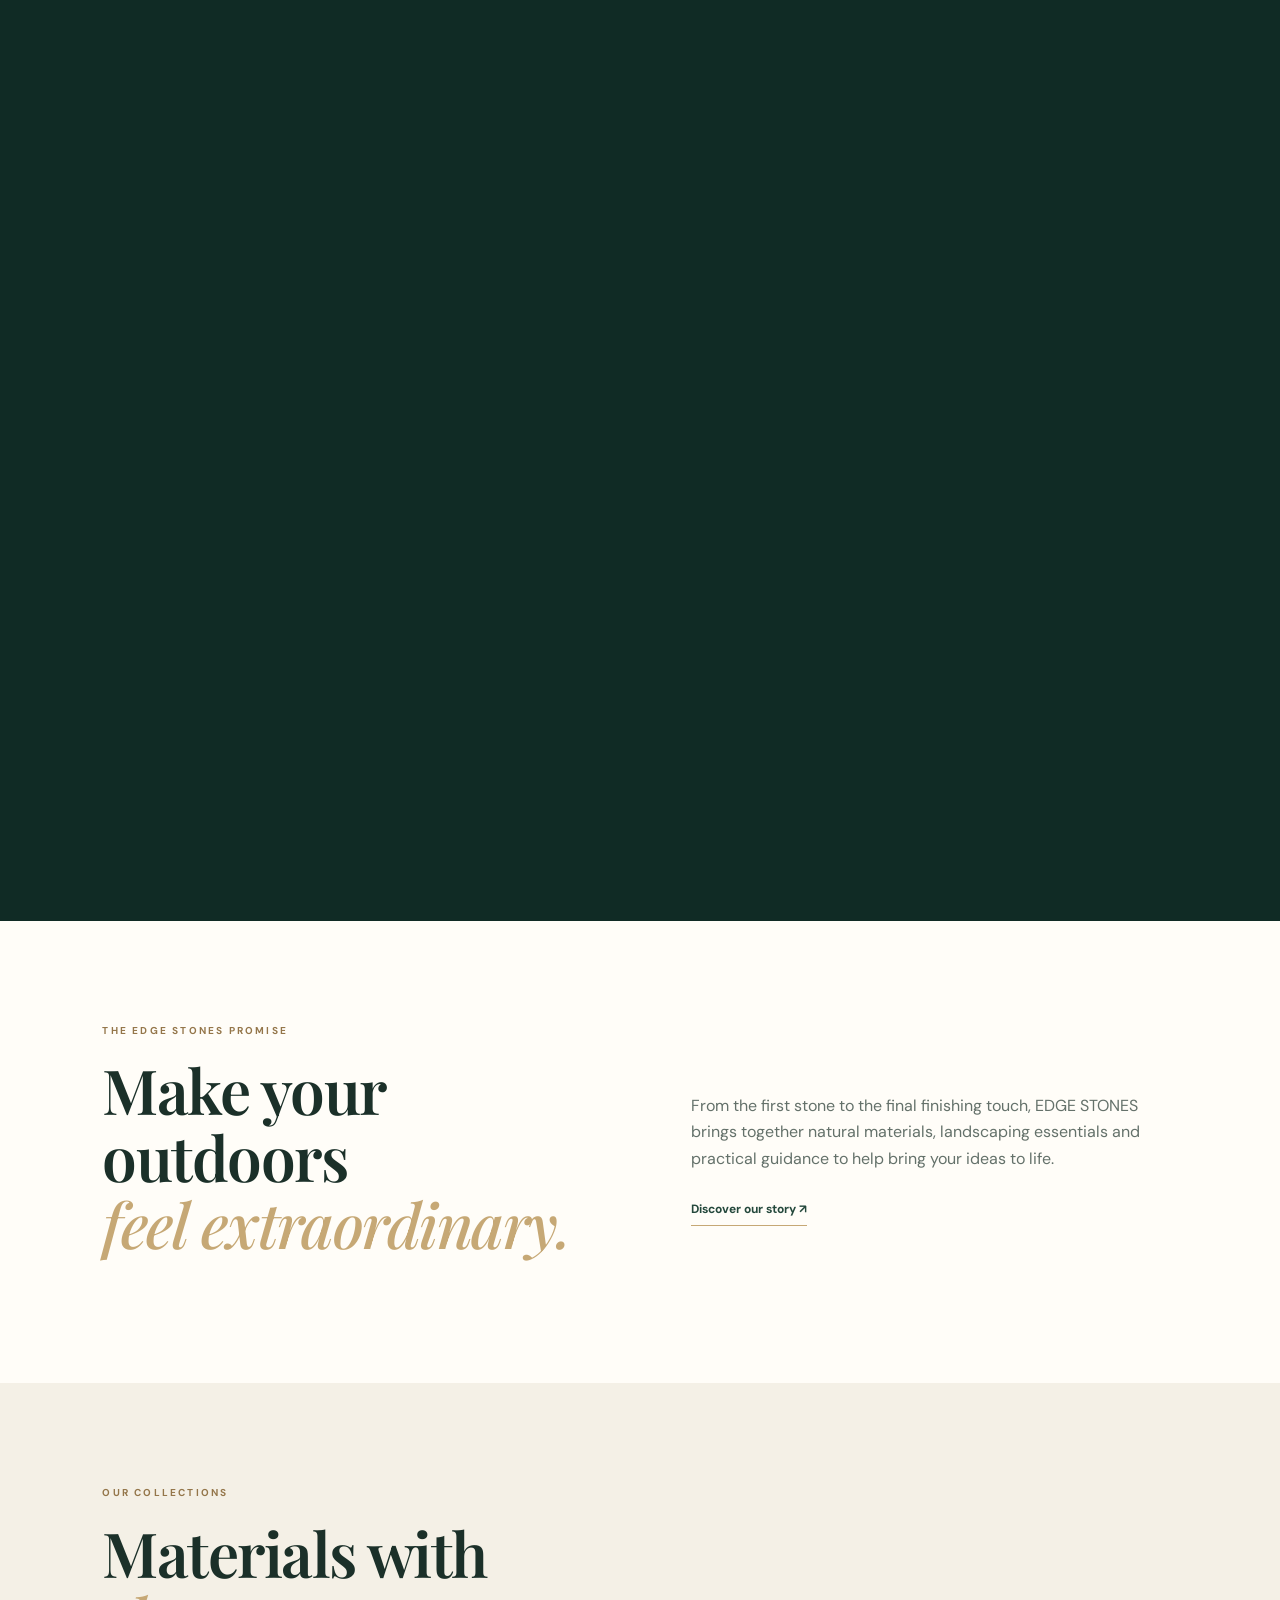
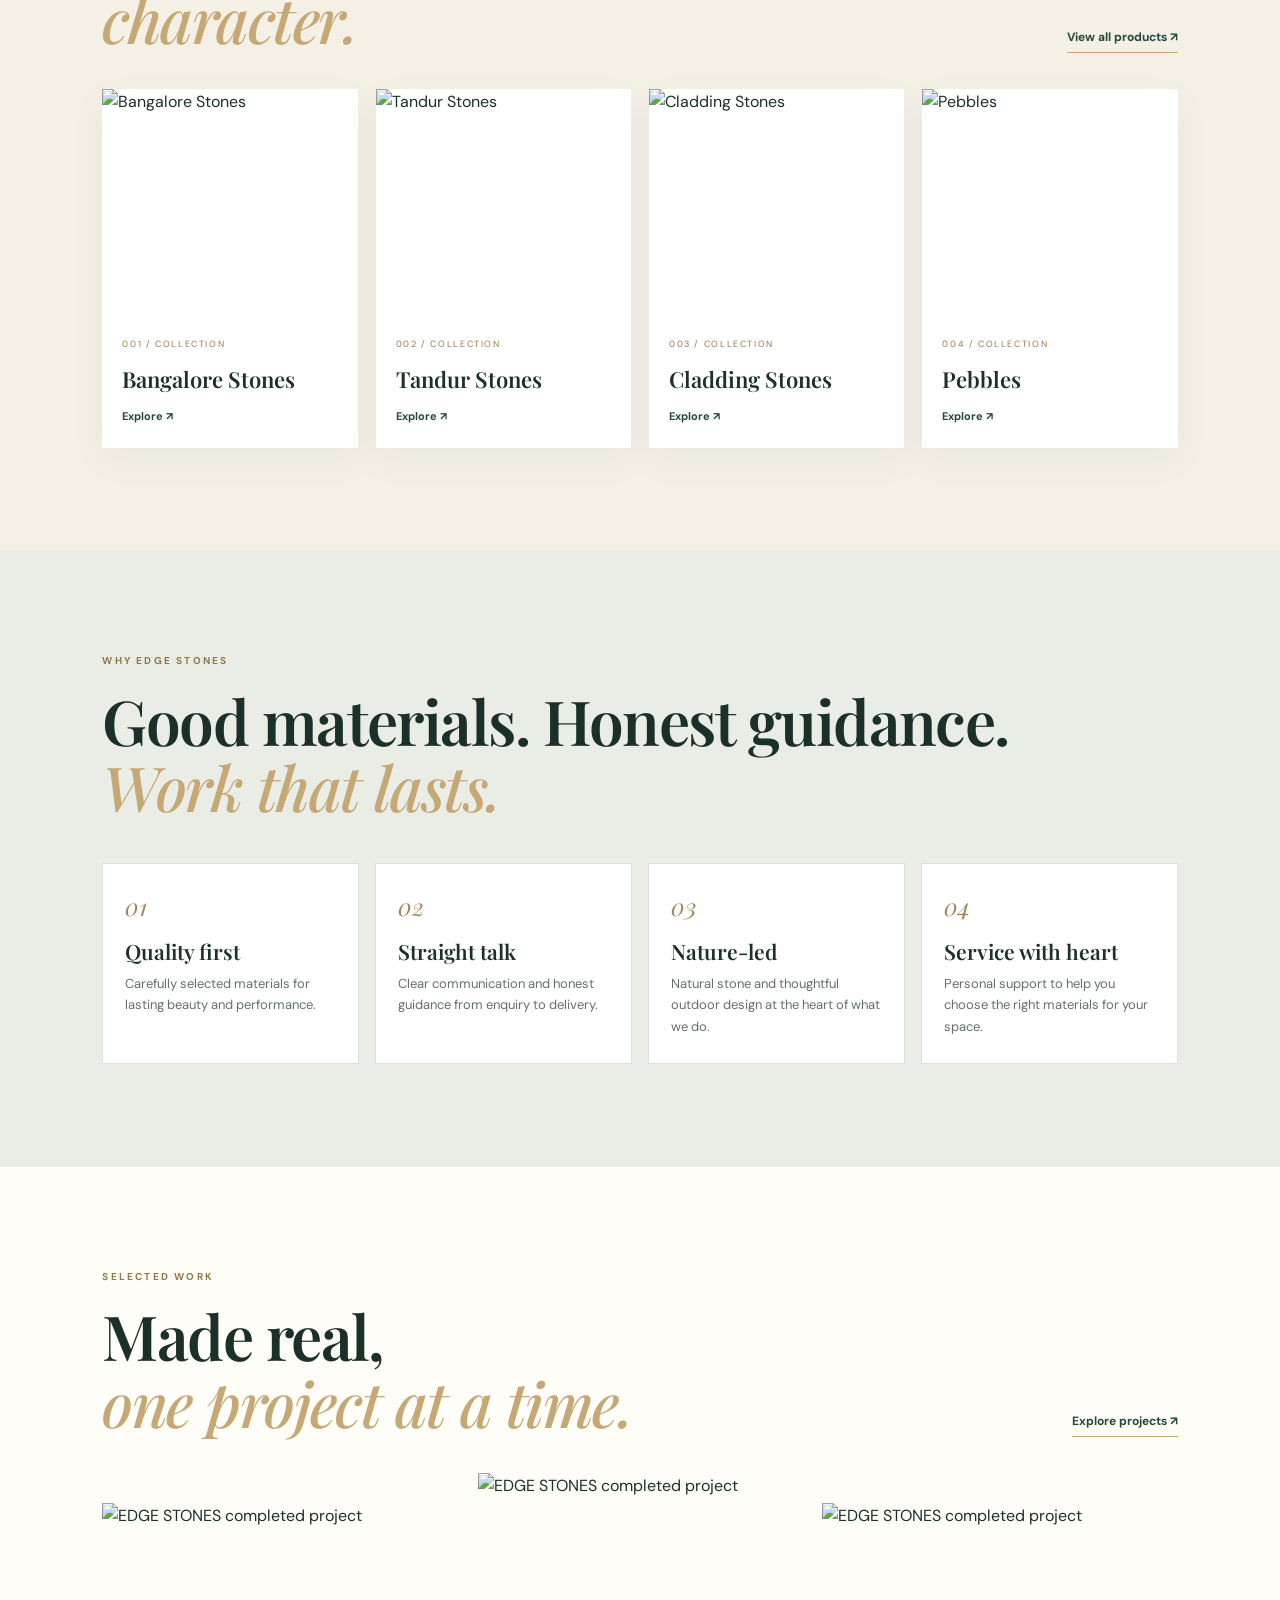
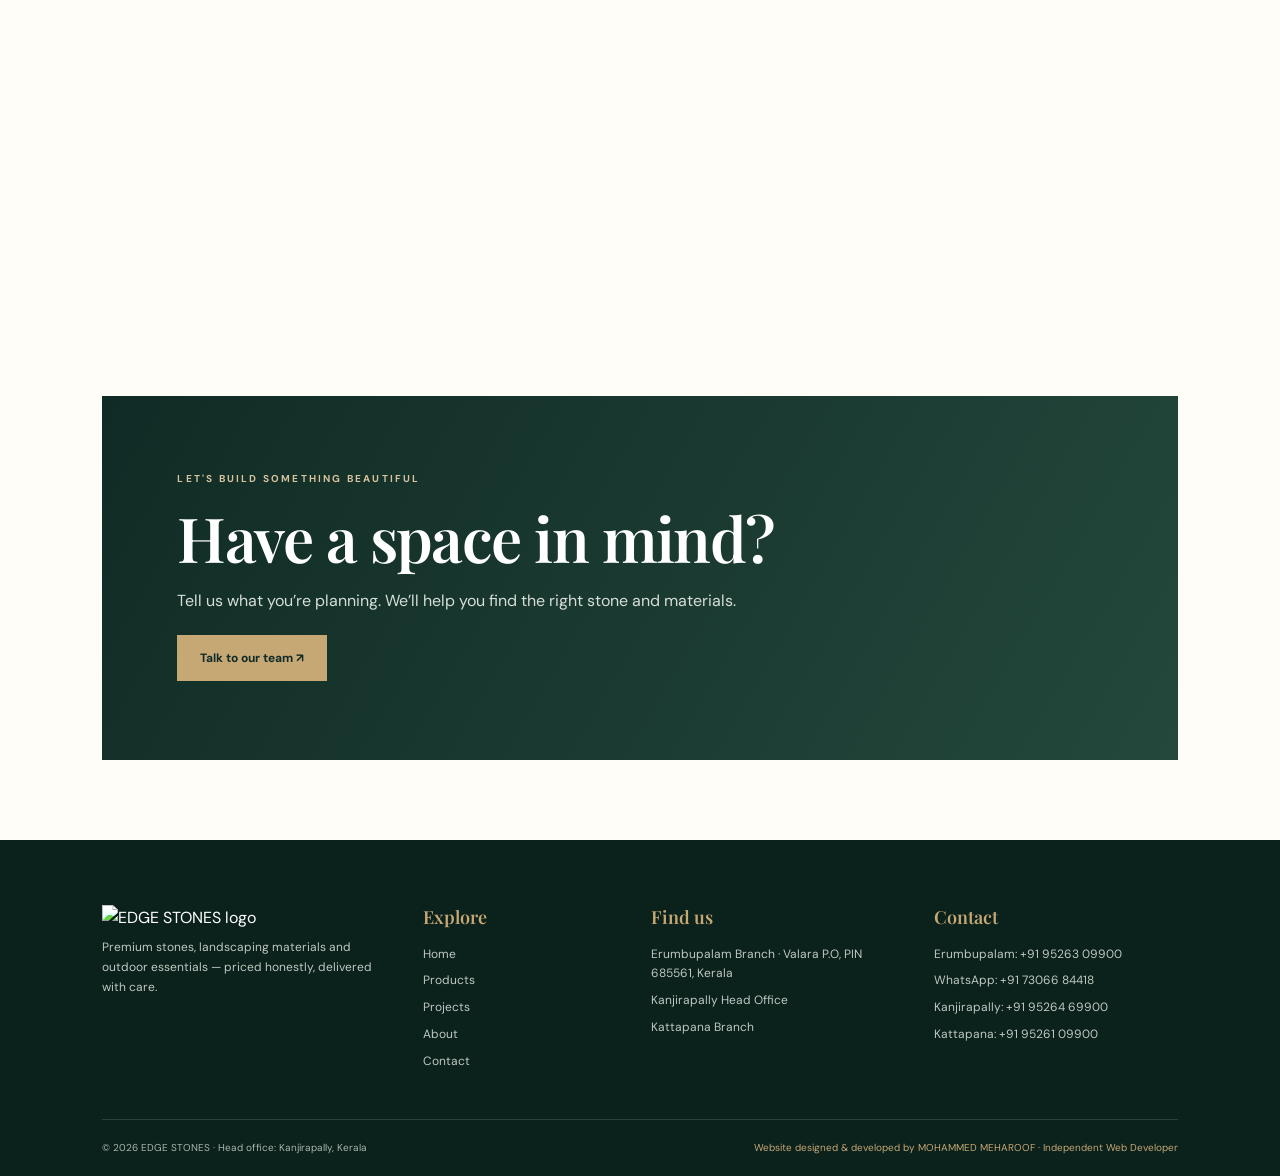
==== commit 966954c0: "Add non-skippable animated logo intro to homepage" ====
--- a/index.html
+++ b/index.html
@@ -1,4 +1,10 @@
-<!doctype html><html lang="en"><head><meta charset="utf-8"><meta name="viewport" content="width=device-width,initial-scale=1"><title>Premium Stones & Landscaping | EDGE STONES</title><meta name="description" content="EDGE STONES — premium stones, landscaping and outdoor materials in Kerala. Head office Kanjirapally."><link rel="icon" href="https://edgestones.in/images/logo-mark.png"><link rel="preconnect" href="https://fonts.googleapis.com"><link href="https://fonts.googleapis.com/css2?family=DM+Sans:wght@400;500;600;700&family=Playfair+Display:ital,wght@0,500;0,600;0,700;1,500;1,600&display=swap" rel="stylesheet"><link rel="stylesheet" href="css/style.css"></head><body>
+<!doctype html><html lang="en"><head><meta charset="utf-8"><meta name="viewport" content="width=device-width,initial-scale=1"><title>Premium Stones & Landscaping | EDGE STONES</title><meta name="description" content="EDGE STONES — premium stones, landscaping and outdoor materials in Kerala. Head office Kanjirapally."><link rel="icon" href="https://edgestones.in/images/logo-mark.png"><link rel="preconnect" href="https://fonts.googleapis.com"><link href="https://fonts.googleapis.com/css2?family=DM+Sans:wght@400;500;600;700&family=Playfair+Display:ital,wght@0,500;0,600;0,700;1,500;1,600&display=swap" rel="stylesheet"><link rel="stylesheet" href="css/style.css"><style>
+#edge-intro{position:fixed;inset:0;z-index:99999;background:#102b25;display:flex;align-items:center;justify-content:center;opacity:1;visibility:visible;transition:opacity .9s ease,visibility .9s ease}
+#edge-intro.is-finished{opacity:0;visibility:hidden;pointer-events:none}
+#edge-intro video{width:100%;height:100%;object-fit:contain;background:#102b25}
+body.edge-intro-lock{overflow:hidden}
+@media(max-width:600px){#edge-intro video{object-fit:contain}}
+</style></head><body class="edge-intro-lock"><div id="edge-intro" aria-label="EDGE STONES animated logo introduction"><video id="edge-intro-video" autoplay muted playsinline preload="auto"><source src="motionlogo-animated-20s-hd1080p.mp4" type="video/mp4"></video></div>
 <header class="header"><a class="brand" href="index.html"><img src="https://edgestones.in/images/logo-mark.png" alt="EDGE STONES logo"><span>EDGE <small>STONES &amp; LANDSCAPING</small></span></a>
 <button class="menu-toggle" aria-label="Open menu">☰</button><nav><a href="index.html">Home</a><a href="products.html">Products</a><a href="projects.html">Projects</a><a href="about.html">About</a><a href="contact.html">Contact</a></nav>
 <a class="nav-cta" href="https://wa.me/917306684418">WhatsApp Us ↗</a></header>
@@ -16,4 +22,23 @@
 <div><h4>Find us</h4><p>Erumbupalam Branch · Valara P.O, PIN 685561, Kerala</p><p>Kanjirapally Head Office</p><p>Kattapana Branch</p></div>
 <div><h4>Contact</h4><a href="tel:+919526309900">Erumbupalam: +91 95263 09900</a><a href="tel:+917306684418">WhatsApp: +91 73066 84418</a><a href="tel:+919526469900">Kanjirapally: +91 95264 69900</a><a href="tel:+919526109900">Kattapana: +91 95261 09900</a></div></div>
 <div class="copyright">© 2026 EDGE STONES · Head office: Kanjirapally, Kerala <span>Website designed &amp; developed by MOHAMMED MEHAROOF · Independent Web Developer</span></div></footer>
-<script src="js/site.js"></script></body></html>+<script src="js/site.js"></script><script>
+(function(){
+  var intro=document.getElementById('edge-intro');
+  var video=document.getElementById('edge-intro-video');
+  if(!intro||!video)return;
+  document.body.classList.add('edge-intro-lock');
+  function finish(){
+    if(intro.classList.contains('is-finished'))return;
+    intro.classList.add('is-finished');
+    document.body.classList.remove('edge-intro-lock');
+    window.setTimeout(function(){if(intro.parentNode)intro.parentNode.removeChild(intro);},950);
+  }
+  video.addEventListener('ended',finish,{once:true});
+  video.addEventListener('error',finish,{once:true});
+  var playPromise=video.play();
+  if(playPromise&&typeof playPromise.catch==='function'){
+    playPromise.catch(function(){video.muted=true;video.play().catch(finish);});
+  }
+})();
+</script></body></html>
--- a/css/style.css
+++ b/css/style.css
@@ -1,768 +1,4 @@
-/* ============================================================
-   EDGE STONES — Design System
-   Palette: warm sand · deep pine · signature teal
-   Type: Fraunces (display) · Outfit (body)
-   ============================================================ */
-
-:root{
-  --sand:      #f4f0e6;
-  --sand-2:    #ece6d6;
-  --paper:     #fbfaf4;
-  --ink:       #0d1512;
-  --ink-soft:  #33403a;
-  --pine:      #0e2a21;
-  --pine-2:    #071912;
-  --teal:      #14b98a;
-  --teal-brt:  #22dcaa;
-  --teal-deep: #0a8b67;
-  --wa:        #25d366;
-  --line:      rgba(13,21,18,.14);
-  --line-lite: rgba(244,240,230,.16);
-  --font-display: "Fraunces", "Georgia", serif;
-  --font-body: "Outfit", "Segoe UI", system-ui, -apple-system, sans-serif;
-  --r-lg: 22px;
-  --r-md: 16px;
-  --r-pill: 999px;
-  --shadow-1: 0 10px 30px rgba(10, 25, 19, .10);
-  --shadow-2: 0 24px 60px rgba(7, 25, 18, .22);
-  --ease: cubic-bezier(.22,1,.36,1);
-  --header-h: 84px;
-}
-
-*,*::before,*::after{ box-sizing:border-box; margin:0; padding:0; }
-html{ scroll-behavior:smooth; }
-body{
-  font-family:var(--font-body);
-  background:var(--sand);
-  color:var(--ink);
-  line-height:1.6;
-  font-size:16.5px;
-  -webkit-font-smoothing:antialiased;
-  overflow-x:hidden;
-}
-img{ display:block; max-width:100%; }
-a{ color:inherit; text-decoration:none; }
-ul{ list-style:none; }
-button,input,select,textarea{ font:inherit; color:inherit; }
-::selection{ background:var(--teal); color:var(--pine-2); }
-
-::-webkit-scrollbar{ width:11px; }
-::-webkit-scrollbar-track{ background:var(--pine-2); }
-::-webkit-scrollbar-thumb{ background:var(--teal-deep); border-radius:8px; border:2px solid var(--pine-2); }
-::-webkit-scrollbar-thumb:hover{ background:var(--teal); }
-
-:focus-visible{ outline:3px solid var(--teal); outline-offset:3px; border-radius:6px; }
-
-/* ---------- film grain overlay ---------- */
-.grain{
-  position:fixed; inset:-50%; z-index:2000; pointer-events:none;
-  background-image:url("data:image/svg+xml,%3Csvg xmlns='http://www.w3.org/2000/svg' width='240' height='240'%3E%3Cfilter id='n'%3E%3CfeTurbulence type='fractalNoise' baseFrequency='0.9' numOctaves='2'/%3E%3C/filter%3E%3Crect width='100%25' height='100%25' filter='url(%23n)' opacity='0.5'/%3E%3C/svg%3E");
-  opacity:.05;
-  animation:grain 9s steps(6) infinite;
-}
-@keyframes grain{
-  0%,100%{transform:translate(0,0)} 20%{transform:translate(-3%,2%)}
-  40%{transform:translate(2%,-3%)} 60%{transform:translate(-2%,-2%)} 80%{transform:translate(3%,3%)}
-}
-
-/* ---------- preloader ---------- */
-.loader{
-  position:fixed; inset:0; z-index:3000; display:grid; place-items:center;
-  background:var(--pine-2); color:var(--sand);
-  transition:opacity .6s var(--ease), visibility .6s;
-}
-.loader.done{ opacity:0; visibility:hidden; }
-.loader-inner{ text-align:center; }
-.loader-mark{ width:64px; margin:0 auto 14px; animation:pulse 1.4s ease infinite; }
-img.loader-mark{ border-radius:50%; display:block; }
-.loader-word{ font-family:var(--font-body); font-weight:800; letter-spacing:.35em; font-size:1.05rem; color:var(--teal-brt); }
-.loader-word small{ display:block; font-weight:500; letter-spacing:.22em; font-size:.62rem; color:var(--sand); margin-top:4px; }
-@keyframes pulse{ 0%,100%{transform:scale(1); opacity:1} 50%{transform:scale(.9); opacity:.6} }
-
-/* ---------- utilities ---------- */
-.container{ width:min(1240px, 92%); margin-inline:auto; }
-.section{ padding:clamp(4.5rem, 9vw, 8rem) 0; position:relative; }
-.section--tight{ padding:clamp(3rem, 6vw, 5rem) 0; }
-
-.eyebrow{
-  display:inline-flex; align-items:center; gap:.6rem;
-  font-size:.74rem; font-weight:700; letter-spacing:.32em; text-transform:uppercase;
-  color:var(--teal-deep); margin-bottom:1.1rem;
-}
-.eyebrow::before{ content:""; width:34px; height:2px; background:var(--teal); }
-.on-dark .eyebrow{ color:var(--teal-brt); }
-
-h1,h2,h3{ font-family:var(--font-display); font-weight:480; line-height:1.06; letter-spacing:-.01em; }
-h1 .italic, h2 .italic, h3 .italic{ font-style:italic; font-weight:340; color:var(--teal); }
-.on-dark h1 .italic, .on-dark h2 .italic, .on-dark h3 .italic{ color:var(--teal-brt); }
-
-.h-xl{ font-size:clamp(2.7rem, 6.4vw, 5.2rem); }
-.h-lg{ font-size:clamp(2.2rem, 4.6vw, 3.6rem); }
-.h-md{ font-size:clamp(1.5rem, 2.6vw, 2.1rem); }
-
-.lead{ font-size:clamp(1.02rem, 1.5vw, 1.22rem); color:var(--ink-soft); max-width:56ch; }
-.on-dark{ color:var(--sand); }
-.on-dark .lead{ color:rgba(244,240,230,.75); }
-
-.split-head{
-  display:flex; align-items:flex-end; justify-content:space-between; gap:2rem;
-  margin-bottom:clamp(2.2rem, 4.5vw, 3.6rem); flex-wrap:wrap;
-}
-
-/* ---------- buttons ---------- */
-.btn{
-  display:inline-flex; align-items:center; gap:.6rem;
-  padding:.95rem 1.7rem; border-radius:var(--r-pill); border:1.5px solid transparent;
-  font-weight:600; font-size:.95rem; line-height:1; cursor:pointer;
-  transition:transform .35s var(--ease), box-shadow .35s var(--ease), background .35s, color .35s, border-color .35s;
-  white-space:nowrap;
-}
-.btn svg{ width:18px; height:18px; flex:none; }
-.btn:hover{ transform:translateY(-3px); }
-.btn:active{ transform:translateY(-1px) scale(.98); }
-
-.btn--teal{ background:var(--teal); color:var(--pine-2); box-shadow:0 14px 34px rgba(20,185,138,.35); }
-.btn--teal:hover{ background:var(--teal-brt); box-shadow:0 20px 44px rgba(20,185,138,.45); }
-
-.btn--wa{ background:var(--wa); color:#07331a; box-shadow:0 14px 34px rgba(37,211,102,.35); }
-.btn--wa:hover{ background:#3ee57f; box-shadow:0 20px 44px rgba(37,211,102,.45); }
-
-.btn--ghost{ border-color:rgba(244,240,230,.4); color:var(--sand); background:rgba(244,240,230,.06); backdrop-filter:blur(6px); }
-.btn--ghost:hover{ border-color:var(--sand); background:rgba(244,240,230,.14); }
-
-.btn--ink{ background:var(--ink); color:var(--sand); box-shadow:var(--shadow-1); }
-.btn--ink:hover{ background:var(--pine); }
-
-.btn--line{ border-color:var(--line); color:var(--ink); background:transparent; }
-.btn--line:hover{ border-color:var(--ink); background:var(--ink); color:var(--sand); }
-
-.btn .arr{ transition:transform .35s var(--ease); }
-.btn:hover .arr{ transform:translate(3px,-3px); }
-
-/* link with arrow */
-.more-link{
-  display:inline-flex; align-items:center; gap:.5rem; font-weight:700; letter-spacing:.02em;
-  color:var(--teal-deep); border-bottom:2px solid transparent; padding-bottom:2px; transition:.3s;
-}
-.more-link:hover{ border-color:var(--teal-deep); gap:.85rem; }
-
-/* ---------- header ---------- */
-.site-header{
-  position:fixed; inset:0 0 auto 0; z-index:1000; height:var(--header-h);
-  color:var(--sand);
-  transition:background .45s var(--ease), color .45s, box-shadow .45s, height .45s;
-}
-.site-header .container{ height:100%; display:flex; align-items:center; justify-content:space-between; gap:1.5rem; }
-.site-header.scrolled{
-  background:rgba(244,240,230,.88); backdrop-filter:blur(14px);
-  color:var(--ink); box-shadow:0 1px 0 var(--line); height:70px;
-}
-
-.brand{ display:flex; align-items:center; gap:.7rem; z-index:1202; }
-.brand-mark{ width:44px; height:44px; flex:none; filter:drop-shadow(0 4px 10px rgba(20,185,138,.35)); }
-img.brand-mark{ border-radius:50%; object-fit:cover; background:#fff; }
-.brand-word{ font-weight:800; letter-spacing:.18em; line-height:1; font-size:1.25rem; color:inherit; }
-.brand-word strong{ color:var(--teal); font-weight:800; }
-.brand-word small{ display:block; font-size:.5rem; letter-spacing:.2em; font-weight:700; opacity:.85; margin-top:4px; }
-
-.nav{ display:flex; align-items:center; gap:2rem; }
-.nav a{
-  font-weight:600; font-size:.93rem; letter-spacing:.04em; position:relative; padding:.4rem 0; opacity:.92;
-}
-.nav a::after{
-  content:""; position:absolute; left:0; bottom:0; height:2px; width:100%;
-  background:var(--teal); transform:scaleX(0); transform-origin:right; transition:transform .4s var(--ease);
-}
-.nav a:hover::after, .nav a[aria-current="page"]::after{ transform:scaleX(1); transform-origin:left; }
-.nav a[aria-current="page"]{ color:var(--teal); }
-.site-header.scrolled .nav a[aria-current="page"]{ color:var(--teal-deep); }
-.header-cta{ display:inline-flex; }
-
-.burger{
-  display:none; z-index:1202; width:46px; height:46px; border:none; background:transparent; cursor:pointer;
-  position:relative;
-}
-.burger span{
-  position:absolute; left:10px; right:10px; height:2.5px; background:currentColor; border-radius:2px;
-  transition:.4s var(--ease);
-}
-.burger span:nth-child(1){ top:16px; } .burger span:nth-child(2){ top:23px; } .burger span:nth-child(3){ top:30px; }
-.burger.active span:nth-child(1){ top:23px; transform:rotate(45deg); }
-.burger.active span:nth-child(2){ opacity:0; }
-.burger.active span:nth-child(3){ top:23px; transform:rotate(-45deg); }
-
-/* mobile menu */
-.mobile-menu{
-  position:fixed; inset:0; z-index:1100; background:var(--pine-2); color:var(--sand);
-  display:flex; flex-direction:column; justify-content:center; padding:2rem 8%;
-  clip-path:circle(0% at calc(100% - 60px) 42px); visibility:hidden;
-  transition:clip-path .7s var(--ease), visibility .7s;
-}
-.mobile-menu.open{ clip-path:circle(150% at calc(100% - 60px) 42px); visibility:visible; }
-.mobile-menu a.mm-link{
-  font-family:var(--font-display); font-size:clamp(2.4rem, 9vw, 3.4rem); line-height:1.25;
-  color:var(--sand); display:flex; align-items:baseline; gap:1rem; width:max-content;
-}
-.mobile-menu a.mm-link span{ font-family:var(--font-body); font-size:.8rem; color:var(--teal-brt); letter-spacing:.2em; }
-.mobile-menu a.mm-link:hover{ color:var(--teal-brt); font-style:italic; }
-.mm-foot{ margin-top:3rem; display:flex; flex-direction:column; gap:.9rem; font-size:.95rem; color:rgba(244,240,230,.7); }
-.mm-foot a{ color:var(--teal-brt); font-weight:600; }
-.mm-social{ display:flex; gap:.8rem; margin-top:.4rem; }
-
-/* ---------- hero (home) ---------- */
-.hero{
-  position:relative; min-height:100svh; display:flex; align-items:flex-end;
-  color:var(--sand); overflow:hidden; isolation:isolate;
-}
-.hero-bg{ position:absolute; inset:0; z-index:-2; }
-.hero-bg img{ width:100%; height:100%; object-fit:cover; transform:scale(1.08); animation:heroZoom 9s var(--ease) forwards; }
-@keyframes heroZoom{ to{ transform:scale(1); } }
-.hero::after{
-  content:""; position:absolute; inset:0; z-index:-1;
-  background:linear-gradient(180deg, rgba(7,25,18,.52) 0%, rgba(7,25,18,.14) 38%, rgba(7,25,18,.72) 82%, rgba(7,25,18,.9) 100%);
-}
-.hero-inner{ padding:calc(var(--header-h) + 2rem) 0 2.6rem; width:100%; }
-.hero-badge{
-  display:inline-flex; align-items:center; gap:.55rem; padding:.5rem 1.1rem; border-radius:var(--r-pill);
-  background:rgba(244,240,230,.1); border:1px solid rgba(244,240,230,.28); backdrop-filter:blur(8px);
-  font-size:.78rem; font-weight:600; letter-spacing:.22em; text-transform:uppercase; margin-bottom:1.6rem;
-}
-.hero-badge .dot{ width:8px; height:8px; border-radius:50%; background:var(--teal-brt); box-shadow:0 0 12px var(--teal-brt); animation:pulse 2s infinite; }
-.hero h1{ font-size:clamp(2.9rem, 7.4vw, 6.8rem); max-width:14ch; text-wrap:balance; }
-.hero-sub{ margin:1.4rem 0 2.2rem; max-width:52ch; color:rgba(244,240,230,.82); font-size:clamp(1rem,1.4vw,1.2rem); }
-.hero-cta{ display:flex; gap:1rem; flex-wrap:wrap; }
-
-.hero-meta{
-  margin-top:clamp(2.4rem, 5vw, 4rem); padding-top:1.4rem; border-top:1px solid rgba(244,240,230,.24);
-  display:flex; flex-wrap:wrap; gap:1rem 2.6rem; font-size:.9rem;
-}
-.hero-meta div{ display:flex; align-items:center; gap:.6rem; color:rgba(244,240,230,.85); }
-.hero-meta svg{ width:17px; height:17px; color:var(--teal-brt); flex:none; }
-.hero-meta strong{ font-weight:700; color:var(--sand); }
-.hero-meta a:hover{ color:var(--teal-brt); }
-
-/* ---------- page hero (inner pages) ---------- */
-.page-hero{
-  position:relative; padding:calc(var(--header-h) + clamp(3rem,7vw,5.5rem)) 0 clamp(3rem,6vw,5rem);
-  background:var(--pine-2); color:var(--sand); overflow:hidden; isolation:isolate;
-}
-.page-hero::before{
-  content:""; position:absolute; inset:0; z-index:-1; opacity:.16;
-  background-image:var(--page-hero-img, none); background-size:cover; background-position:center;
-}
-.page-hero::after{
-  content:""; position:absolute; inset:0; z-index:-1;
-  background:linear-gradient(180deg, rgba(7,25,18,.4), rgba(7,25,18,.86));
-}
-.page-hero h1{ font-size:clamp(2.6rem, 6vw, 5rem); max-width:16ch; }
-.page-hero .lead{ margin-top:1.2rem; }
-.crumbs{ display:flex; gap:.6rem; align-items:center; font-size:.82rem; letter-spacing:.14em; text-transform:uppercase; color:var(--teal-brt); margin-bottom:1.4rem; font-weight:600; }
-.crumbs span{ opacity:.55; color:var(--sand); }
-
-/* ---------- marquee ---------- */
-.marquee{
-  background:var(--pine); color:var(--sand); overflow:hidden; padding:1.15rem 0;
-  border-block:1px solid rgba(20,185,138,.35); position:relative; z-index:2;
-}
-.marquee-track{ display:flex; width:max-content; animation:marquee 30s linear infinite; }
-.marquee:hover .marquee-track{ animation-play-state:paused; }
-.marquee-group{ display:flex; align-items:center; gap:2.6rem; padding-right:2.6rem; }
-.marquee-group span{ font-family:var(--font-display); font-size:1.25rem; letter-spacing:.06em; white-space:nowrap; }
-.marquee-group .sep{ color:var(--teal-brt); font-size:1rem; }
-@keyframes marquee{ to{ transform:translateX(-50%); } }
-
-/* ---------- intro split ---------- */
-.intro-grid{ display:grid; grid-template-columns:1.05fr .95fr; gap:clamp(2.4rem, 5vw, 5rem); align-items:center; }
-.intro-media{ position:relative; }
-.intro-media .frame{
-  border-radius:var(--r-lg); overflow:hidden; box-shadow:var(--shadow-2); transform:rotate(1.5deg);
-  transition:transform .6s var(--ease);
-}
-.intro-media:hover .frame{ transform:rotate(0deg) scale(1.01); }
-.intro-media img{ aspect-ratio:4/4.6; object-fit:cover; width:100%; }
-.intro-media .badge{
-  position:absolute; left:-14px; bottom:26px; background:var(--pine); color:var(--sand);
-  padding:1rem 1.4rem; border-radius:var(--r-md); box-shadow:var(--shadow-2); max-width:230px;
-  border:1px solid rgba(20,185,138,.35);
-}
-.intro-media .badge strong{ font-family:var(--font-display); font-size:1.35rem; color:var(--teal-brt); display:block; }
-.intro-media .badge span{ font-size:.82rem; opacity:.8; }
-.intro-copy p + p{ margin-top:1.1rem; }
-.intro-copy .more-link{ margin-top:1.8rem; }
-
-/* ---------- stats ---------- */
-.stats{
-  display:grid; grid-template-columns:repeat(4,1fr); gap:1px; background:var(--line);
-  border-block:1px solid var(--line); margin-top:clamp(3rem,6vw,5rem);
-}
-.stat{ background:var(--sand); padding:2.2rem 1.6rem; text-align:center; transition:background .4s; }
-.stat:hover{ background:var(--sand-2); }
-.stat b{ display:block; font-family:var(--font-display); font-weight:500; font-size:clamp(2.2rem,4vw,3.2rem); color:var(--pine); line-height:1; }
-.stat b i{ font-style:normal; color:var(--teal); }
-.stat span{ display:block; margin-top:.55rem; font-size:.8rem; letter-spacing:.18em; text-transform:uppercase; color:var(--ink-soft); font-weight:600; }
-
-/* ---------- product cards (home) ---------- */
-.products-grid{
-  display:grid; grid-template-columns:repeat(4,1fr); gap:1.4rem;
-}
-.p-card{
-  position:relative; border-radius:var(--r-lg); overflow:hidden; background:var(--paper);
-  border:1px solid var(--line); box-shadow:var(--shadow-1);
-  transition:transform .5s var(--ease), box-shadow .5s var(--ease);
-  display:flex; flex-direction:column;
-}
-.p-card:hover{ transform:translateY(-8px); box-shadow:var(--shadow-2); }
-.p-card .media{ position:relative; overflow:hidden; aspect-ratio:4/3.1; }
-.p-card .media img{ width:100%; height:100%; object-fit:cover; transition:transform .8s var(--ease); }
-.p-card:hover .media img{ transform:scale(1.08); }
-.p-card .media .num{
-  position:absolute; top:14px; left:14px; z-index:2;
-  background:rgba(7,25,18,.55); backdrop-filter:blur(6px); color:var(--teal-brt);
-  font-family:var(--font-display); font-style:italic; font-size:.95rem;
-  padding:.3rem .8rem; border-radius:var(--r-pill); border:1px solid rgba(34,220,170,.4);
-}
-.p-card .body{ padding:1.3rem 1.3rem 1.4rem; display:flex; flex-direction:column; gap:.45rem; flex:1; }
-.p-card h3{ font-size:1.35rem; }
-.p-card .tag{ font-size:.9rem; color:var(--ink-soft); flex:1; }
-.p-card .card-actions{ display:flex; gap:.6rem; margin-top:.9rem; }
-.p-card .btn{ padding:.7rem 1.15rem; font-size:.85rem; }
-.p-card .btn--wa{ box-shadow:none; }
-
-.p-card--more{
-  background:var(--pine); color:var(--sand); border:none;
-  grid-column:1 / -1; flex-direction:row; align-items:center; justify-content:space-between;
-  padding:1.9rem 2.2rem; gap:1.5rem;
-}
-.p-card--more h3{ font-size:1.7rem; margin:.4rem 0; }
-.p-card--more:hover{ transform:translateY(-4px); }
-.p-card--more .big{ font-family:var(--font-display); font-size:3.2rem; line-height:1; color:var(--teal-brt); display:block; }
-@media (max-width:600px){
-  .p-card--more{ flex-direction:column; align-items:flex-start; }
-}
-
-/* ---------- product rows (products page) ---------- */
-.p-row{
-  display:grid; grid-template-columns:1.05fr 1fr; gap:clamp(2rem,4.5vw,4.5rem);
-  align-items:center; padding:clamp(2.6rem,5vw,4.2rem) 0; border-bottom:1px solid var(--line);
-}
-.p-row:last-of-type{ border-bottom:none; }
-.p-row:nth-child(even) .p-row-media{ order:2; }
-.p-row-media{ position:relative; }
-.p-row-media .frame{ border-radius:var(--r-lg); overflow:hidden; box-shadow:var(--shadow-2); }
-.p-row-media img{ aspect-ratio:16/11.5; width:100%; object-fit:cover; transition:transform .8s var(--ease); }
-.p-row:hover .p-row-media img{ transform:scale(1.05); }
-.p-row-media .idx{
-  position:absolute; top:-24px; left:-6px; font-family:var(--font-display); font-style:italic;
-  font-size:clamp(3.4rem,6vw,5rem); color:transparent; -webkit-text-stroke:1.5px var(--teal-deep); opacity:.8; line-height:1;
-}
-.p-row-copy h3{ font-size:clamp(1.8rem,3vw,2.5rem); }
-.p-row-copy .tagline{ font-family:var(--font-display); font-style:italic; color:var(--teal-deep); font-size:1.08rem; margin:.35rem 0 1rem; }
-.p-row-copy p{ color:var(--ink-soft); max-width:52ch; }
-.uses{ display:flex; flex-wrap:wrap; gap:.55rem; margin:1.3rem 0 1.6rem; }
-.uses li{
-  font-size:.78rem; font-weight:700; letter-spacing:.1em; text-transform:uppercase;
-  padding:.45rem .95rem; border-radius:var(--r-pill); background:var(--sand-2); border:1px solid var(--line); color:var(--ink-soft);
-}
-.p-row-copy .actions{ display:flex; gap:.9rem; flex-wrap:wrap; }
-
-/* ---------- features ---------- */
-.features{ background:var(--pine-2); color:var(--sand); }
-.features .eyebrow{color:#e8d4ad;}
-.features .eyebrow::before{background:#d3b98e;}
-.features .split-head h2,.features .split-head h2 .italic{color:#f4f0e6;}
-.features .split-head h2 .italic{color:#d3b98e;}
-.features .f-card h3{color:#fff;}
-.features .f-card p{color:#e4e9e5;}
-.features .f-card .icon{color:#63edc3;}
-.feature-grid{ display:grid; grid-template-columns:repeat(4,1fr); gap:1.4rem; }
-.f-card{
-  border:1px solid var(--line-lite); border-radius:var(--r-lg); padding:2rem 1.6rem;
-  background:linear-gradient(160deg, rgba(20,185,138,.08), rgba(20,185,138,0) 45%);
-  transition:transform .5s var(--ease), border-color .5s, background .5s;
-}
-.f-card:hover{ transform:translateY(-6px); border-color:rgba(34,220,170,.55); }
-.f-card .icon{
-  width:54px; height:54px; border-radius:14px; display:grid; place-items:center;
-  background:rgba(20,185,138,.14); color:var(--teal-brt); margin-bottom:1.2rem; border:1px solid rgba(34,220,170,.3);
-}
-.f-card .icon svg{ width:26px; height:26px; }
-.f-card h3{ font-size:1.28rem; margin-bottom:.5rem; }
-.f-card p{ font-size:.93rem; color:rgba(244,240,230,.68); }
-.f-card .fi{ font-family:var(--font-display); font-style:italic; position:absolute; }
-
-/* ---------- showroom strip ---------- */
-.showroom{ position:relative; border-radius:var(--r-lg); overflow:hidden; box-shadow:var(--shadow-2); }
-.showroom img{ width:100%; aspect-ratio:21/9; object-fit:cover; }
-.showroom .cap{
-  position:absolute; inset:auto 0 0 0; padding:2rem clamp(1.4rem,4vw,3rem);
-  background:linear-gradient(0deg, rgba(7,25,18,.85), transparent);
-  color:var(--sand); display:flex; justify-content:space-between; align-items:flex-end; gap:1.5rem; flex-wrap:wrap;
-}
-.showroom .cap h3{ font-size:clamp(1.4rem,2.6vw,2rem); }
-.showroom .cap p{ font-size:.92rem; opacity:.85; }
-
-/* ---------- instagram band ---------- */
-.ig-band{
-  background:linear-gradient(135deg, var(--pine) 0%, #123a2d 60%, #0d4030 100%);
-  color:var(--sand); text-align:center; position:relative; overflow:hidden;
-}
-.ig-band::before, .ig-band::after{
-  content:"EDGE ✦ STONES ✦ EDGE ✦ STONES ✦"; position:absolute; left:-5%; right:-5%;
-  font-family:var(--font-display); font-size:clamp(6rem, 14vw, 12rem); white-space:nowrap;
-  color:transparent; -webkit-text-stroke:1px rgba(34,220,170,.12); pointer-events:none; line-height:1;
-}
-.ig-band::before{ top:-8%; } .ig-band::after{ bottom:-10%; }
-.ig-band .icon-ring{
-  width:84px; height:84px; margin:0 auto 1.6rem; border-radius:50%;
-  background:rgba(20,185,138,.14); border:1px solid rgba(34,220,170,.4);
-  display:grid; place-items:center; color:var(--teal-brt);
-}
-.ig-band .icon-ring svg{ width:38px; height:38px; }
-.ig-handle{
-  font-family:var(--font-display); font-style:italic; font-size:clamp(1.9rem, 4.6vw, 3.6rem);
-  color:var(--teal-brt); display:inline-block; margin:.6rem 0 1.8rem; transition:.35s;
-}
-.ig-handle:hover{ letter-spacing:.02em; text-shadow:0 0 30px rgba(34,220,170,.5); }
-
-/* ---------- contact section ---------- */
-.contact-grid{ display:grid; grid-template-columns:1.02fr .98fr; gap:clamp(2rem,4vw,3.6rem); align-items:stretch; }
-.c-cards{ display:grid; gap:1.1rem; align-content:start; }
-.c-card{
-  display:flex; gap:1.2rem; align-items:flex-start; background:var(--paper);
-  border:1px solid var(--line); border-radius:var(--r-md); padding:1.4rem 1.5rem;
-  transition:transform .45s var(--ease), box-shadow .45s, border-color .45s;
-}
-.c-card:hover{ transform:translateX(6px); box-shadow:var(--shadow-1); border-color:var(--teal-deep); }
-.c-card .icon{
-  width:52px; height:52px; flex:none; border-radius:14px; display:grid; place-items:center;
-  background:var(--pine); color:var(--teal-brt);
-}
-.c-card .icon svg{ width:24px; height:24px; }
-.c-card h3{ font-size:1.15rem; margin-bottom:.25rem; }
-.c-card p{ font-size:.93rem; color:var(--ink-soft); }
-.c-card a.val{ font-weight:700; color:var(--pine); font-size:1.06rem; display:inline-block; margin-top:.15rem; }
-.c-card a.val:hover{ color:var(--teal-deep); }
-.c-card .mini{ display:flex; gap:.55rem; margin-top:.7rem; flex-wrap:wrap; }
-.c-card .mini .btn{ padding:.55rem 1.05rem; font-size:.8rem; }
-
-.map-wrap{
-  position:relative; border-radius:var(--r-lg); overflow:hidden; border:1px solid var(--line);
-  box-shadow:var(--shadow-2); min-height:420px; display:flex; flex-direction:column;
-}
-.map-wrap iframe{ flex:1; width:100%; border:0; min-height:380px; filter:saturate(.9); }
-.map-wrap .map-foot{
-  display:flex; justify-content:space-between; align-items:center; gap:1rem; flex-wrap:wrap;
-  padding:1rem 1.3rem; background:var(--paper); border-top:1px solid var(--line); font-size:.9rem;
-}
-
-/* ---------- enquiry form ---------- */
-.enquiry{
-  background:var(--paper); border:1px solid var(--line); border-radius:var(--r-lg);
-  padding:clamp(1.8rem,4vw,3rem); box-shadow:var(--shadow-1);
-}
-.form-grid{ display:grid; grid-template-columns:1fr 1fr; gap:1.1rem; margin-top:1.6rem; }
-.form-grid .span-2{ grid-column:span 2; }
-.field label{ display:block; font-size:.78rem; font-weight:700; letter-spacing:.16em; text-transform:uppercase; color:var(--ink-soft); margin-bottom:.5rem; }
-.field input, .field select, .field textarea{
-  width:100%; padding:.95rem 1.1rem; border-radius:14px; border:1.5px solid var(--line);
-  background:var(--sand); transition:border-color .3s, box-shadow .3s; resize:vertical;
-}
-.field input:focus, .field select:focus, .field textarea:focus{
-  outline:none; border-color:var(--teal); box-shadow:0 0 0 4px rgba(20,185,138,.18);
-}
-.enquiry .btn{ margin-top:1.4rem; width:100%; justify-content:center; font-size:1rem; padding:1.1rem; }
-.form-note{ font-size:.82rem; color:var(--ink-soft); margin-top:.9rem; text-align:center; }
-
-/* ---------- footer ---------- */
-.site-footer{ background:var(--pine-2); color:var(--sand); padding:clamp(3.5rem,7vw,6rem) 0 0; position:relative; overflow:hidden; }
-.foot-word{
-  font-family:var(--font-body); font-weight:800; letter-spacing:.06em; text-align:center;
-  font-size:clamp(3rem, 11vw, 10rem); line-height:.95; white-space:nowrap;
-  color:transparent; -webkit-text-stroke:1.5px rgba(34,220,170,.3);
-  user-select:none; margin-bottom:clamp(2.5rem,5vw,4rem);
-}
-.foot-word em{ font-style:normal; -webkit-text-stroke:0; color:var(--teal); }
-.foot-grid{ display:grid; grid-template-columns:1.4fr 1fr 1fr 1.2fr; gap:2.4rem; padding-bottom:3rem; }
-.foot-grid h4{ font-size:.78rem; letter-spacing:.28em; text-transform:uppercase; color:var(--teal-brt); margin-bottom:1.1rem; }
-.foot-grid p{ font-size:.93rem; color:rgba(244,240,230,.66); max-width:34ch; }
-.foot-grid ul{ display:grid; gap:.55rem; font-size:.95rem; }
-.foot-grid ul a{ color:rgba(244,240,230,.8); transition:.3s; }
-.foot-grid ul a:hover{ color:var(--teal-brt); padding-left:5px; }
-.foot-contact li{ display:flex; gap:.7rem; align-items:flex-start; color:rgba(244,240,230,.8); font-size:.95rem; }
-.foot-contact svg{ width:17px; height:17px; color:var(--teal-brt); flex:none; margin-top:4px; }
-.foot-social{ display:flex; gap:.75rem; margin-top:1.2rem; }
-.soc{
-  width:44px; height:44px; border-radius:50%; display:grid; place-items:center;
-  border:1px solid var(--line-lite); color:var(--sand); transition:.35s;
-}
-.soc svg{ width:20px; height:20px; }
-.soc:hover{ background:var(--teal); color:var(--pine-2); border-color:var(--teal); transform:translateY(-4px); }
-.soc.soc-wa:hover{ background:var(--wa); border-color:var(--wa); }
-.foot-bar{
-  border-top:1px solid var(--line-lite); padding:1.4rem 0;
-  display:flex; justify-content:space-between; gap:1rem; flex-wrap:wrap;
-  font-size:.84rem; color:rgba(244,240,230,.55);
-}
-
-/* ---------- whatsapp float ---------- */
-.wa-float{
-  position:fixed; right:22px; bottom:22px; z-index:1500;
-  display:flex; align-items:center; gap:0;
-  background:var(--wa); color:#fff; border-radius:var(--r-pill);
-  padding:0; width:60px; height:60px; overflow:hidden;
-  box-shadow:0 16px 40px rgba(37,211,102,.45);
-  transition:width .45s var(--ease), transform .3s;
-}
-.wa-float svg{ width:30px; height:30px; flex:none; margin:15px; }
-.wa-float span{ font-weight:700; white-space:nowrap; opacity:0; transition:opacity .3s .1s; color:#063; }
-.wa-float:hover{ width:178px; transform:translateY(-3px); }
-.wa-float:hover span{ opacity:1; }
-.wa-float::before{
-  content:""; position:absolute; inset:0; border-radius:inherit;
-  box-shadow:0 0 0 0 rgba(37,211,102,.55); animation:waPulse 2.4s infinite;
-}
-@keyframes waPulse{ 70%{ box-shadow:0 0 0 22px rgba(37,211,102,0); } 100%{ box-shadow:0 0 0 0 rgba(37,211,102,0); } }
-
-/* ---------- CTA band ---------- */
-.cta-band{
-  background:var(--teal); color:var(--pine-2); border-radius:var(--r-lg);
-  padding:clamp(2.4rem,5vw,4rem); display:flex; align-items:center; justify-content:space-between;
-  gap:2rem; flex-wrap:wrap; box-shadow:0 30px 70px rgba(20,185,138,.3);
-  position:relative; overflow:hidden;
-}
-.cta-band::after{
-  content:"✦"; position:absolute; right:-2%; top:-30%; font-size:16rem; opacity:.12; font-family:var(--font-display);
-}
-.cta-band h2{ font-size:clamp(1.9rem,3.6vw,3rem); }
-.cta-band p{ font-weight:600; opacity:.75; }
-.cta-band .btn--ink{ background:var(--pine-2); }
-
-/* ---------- reveal animations ---------- */
-[data-reveal]{ opacity:0; transform:translateY(36px); transition:opacity .9s var(--ease), transform .9s var(--ease); }
-[data-reveal="left"]{ transform:translateX(-44px); }
-[data-reveal="right"]{ transform:translateX(44px); }
-[data-reveal="zoom"]{ transform:scale(.92); }
-[data-reveal].in-view{ opacity:1; transform:none; }
-
-/* ---------- responsive ---------- */
-@media (max-width:1024px){
-  .products-grid{ grid-template-columns:repeat(2,1fr); }
-  .feature-grid{ grid-template-columns:repeat(2,1fr); }
-  .foot-grid{ grid-template-columns:1fr 1fr; }
-  .stats{ grid-template-columns:repeat(2,1fr); }
-}
-@media (max-width:880px){
-  .nav, .header-cta{ display:none; }
-  .burger{ display:block; }
-  .intro-grid, .contact-grid{ grid-template-columns:1fr; }
-  .p-row{ grid-template-columns:1fr; gap:1.8rem; }
-  .p-row:nth-child(even) .p-row-media{ order:0; }
-  .intro-media .badge{ left:8px; }
-}
-@media (max-width:600px){
-  :root{ --header-h:72px; }
-  body{ font-size:15.5px; }
-  .products-grid, .feature-grid, .foot-grid, .form-grid{ grid-template-columns:1fr; }
-  .form-grid .span-2{ grid-column:span 1; }
-  .stats{ grid-template-columns:1fr 1fr; }
-  .stat{ padding:1.5rem 1rem; }
-  .hero-meta{ gap:.8rem 1.4rem; font-size:.82rem; }
-  .cta-band{ text-align:left; }
-  .showroom img{ aspect-ratio:16/10; }
-  .p-card--more{ min-height:260px; }
-  .wa-float{ width:56px; height:56px; right:16px; bottom:16px; }
-  .wa-float svg{ width:28px; height:28px; margin:14px; }
-}
-
-/* reduced motion */
-@media (prefers-reduced-motion:reduce){
-  *,*::before,*::after{ animation-duration:.01ms !important; transition-duration:.01ms !important; }
-  html{ scroll-behavior:auto; }
-  [data-reveal]{ opacity:1; transform:none; }
-}
-
-/* utility: three-column card grid */
-.grid-3{ grid-template-columns:repeat(3,1fr); }
-@media (max-width:1024px){ .grid-3{ grid-template-columns:repeat(2,1fr); } }
-@media (max-width:880px){ .grid-3{ grid-template-columns:1fr; } }
-
-/* ============================================================
-   EXTRAS — scroll progress · button sheen · projects · lightbox
-   ============================================================ */
-
-/* ---------- scroll progress bar ---------- */
-.scroll-progress{
-  position:fixed; top:0; left:0; z-index:3000;
-  width:100%; height:3px; pointer-events:none;
-  background:linear-gradient(90deg, var(--teal-deep), var(--teal-brt));
-  transform:scaleX(0); transform-origin:0 50%;
-  box-shadow:0 1px 8px rgba(34,220,170,.45);
-}
-
-/* ---------- button sheen sweep ---------- */
-.btn{ position:relative; overflow:hidden; }
-.btn::after{
-  content:""; position:absolute; top:-40%; bottom:-40%; left:-80%; width:45%;
-  transform:skewX(-22deg); pointer-events:none;
-  background:linear-gradient(90deg, transparent, rgba(255,255,255,.38), transparent);
-  transition:left .8s var(--ease);
-}
-.btn:hover::after{ left:135%; }
-
-/* ---------- counters pop ---------- */
-[data-count]{ display:inline-block; }
-[data-count].counted{ animation:countPop .6s var(--ease); }
-@keyframes countPop{ 0%{ transform:scale(.6); } 55%{ transform:scale(1.18); } 100%{ transform:scale(1); } }
-
-/* ================= PROJECTS PAGE ================= */
-
-/* hero meta row */
-.proj-hero-meta{ display:flex; align-items:center; gap:1rem; flex-wrap:wrap; margin-top:2rem; font-size:.95rem; color:rgba(244,240,230,.8); }
-.proj-hero-meta b{ font-family:var(--font-display); font-size:1.5rem; color:var(--teal-brt); font-weight:700; }
-.phm-sep{ color:var(--teal); }
-
-/* sticky filter bar */
-.proj-filter{
-  position:sticky; top:calc(var(--header-h) - 14px); z-index:900;
-  background:rgba(251,250,244,.85); backdrop-filter:blur(14px); -webkit-backdrop-filter:blur(14px);
-  border-bottom:1px solid var(--line);
-}
-.proj-filter-in{ display:flex; align-items:center; gap:.6rem; flex-wrap:wrap; padding:.8rem 0; }
-.chip{
-  border:1.5px solid var(--line); background:var(--paper); color:var(--ink);
-  padding:.5rem 1rem; border-radius:var(--r-pill); font-weight:600; font-size:.88rem;
-  cursor:pointer; display:inline-flex; align-items:center; gap:.5rem; line-height:1;
-  transition:transform .35s var(--ease), background .35s, color .35s, border-color .35s, box-shadow .35s;
-}
-.chip b{ font-size:.72rem; font-weight:800; background:var(--sand-2); color:var(--ink-soft); border-radius:999px; padding:.12rem .55rem; transition:inherit; }
-.chip:hover{ transform:translateY(-2px); border-color:var(--teal-deep); }
-.chip.active{ background:var(--pine); border-color:var(--pine); color:var(--sand); transform:translateY(-2px) scale(1.04); box-shadow:var(--shadow-1); }
-.chip.active b{ background:var(--teal); color:var(--pine-2); }
-.proj-showing{ margin-left:auto; font-size:.82rem; color:var(--ink-soft); opacity:.75; }
-
-/* gallery sections */
-.proj-wrap.container, .proj-wrap{ background:var(--sand); }
-.proj-sec{ padding:clamp(2.4rem,5vw,4rem) 0 0; scroll-margin-top:160px; transition:opacity .3s; }
-.proj-sec + .proj-sec{ border-top:1px dashed var(--line); margin-top:clamp(2.4rem,5vw,4rem); }
-.proj-sec.sec-hide{ display:none; }
-.proj-head{ display:flex; align-items:flex-end; gap:1.3rem; flex-wrap:wrap; margin-bottom:1.7rem; }
-.proj-head .idx{ font-family:var(--font-display); font-weight:600; font-size:clamp(2.4rem,5vw,3.4rem); line-height:.9; color:transparent; -webkit-text-stroke:1.4px var(--teal-deep); }
-.proj-head h2{ font-family:var(--font-display); font-size:clamp(1.6rem,3.4vw,2.3rem); line-height:1.1; }
-.proj-head .tagline{ color:var(--ink-soft); margin-top:.3rem; }
-.proj-count{ margin-left:auto; font-size:.8rem; font-weight:700; letter-spacing:.1em; text-transform:uppercase; color:var(--teal-deep); border:1.5px dashed var(--teal-deep); border-radius:var(--r-pill); padding:.35rem .9rem; }
-.btn--sm{ padding:.65rem 1.2rem; font-size:.85rem; }
-
-/* photo grid — editorial spans */
-.proj-grid{ display:grid; grid-template-columns:repeat(12,1fr); gap:1.1rem; }
-.sp7{ grid-column:span 7; } .sp6{ grid-column:span 6; }
-.sp5{ grid-column:span 5; } .sp4{ grid-column:span 4; }
-
-.proj-card{
-  position:relative; border-radius:var(--r-lg); overflow:hidden; cursor:zoom-in;
-  background:var(--pine); box-shadow:var(--shadow-1); aspect-ratio:4/3;
-  transform-style:preserve-3d; will-change:transform;
-  transition:box-shadow .4s var(--ease);
-}
-.proj-card:hover{ box-shadow:var(--shadow-2); }
-.proj-card img{ width:100%; height:100%; object-fit:cover; transition:transform .9s var(--ease), filter .9s; }
-.proj-card:hover img{ transform:scale(1.07); filter:saturate(1.08); }
-.proj-card figcaption{
-  position:absolute; inset:auto 0 0 0; padding:1.1rem 1.2rem 1rem;
-  display:flex; justify-content:space-between; align-items:center; gap:.8rem;
-  background:linear-gradient(180deg, transparent, rgba(7,25,18,.85)); color:var(--sand);
-  opacity:0; transform:translateY(12px); transition:opacity .45s var(--ease), transform .45s var(--ease);
-}
-.proj-card:hover figcaption, .proj-card:focus-visible figcaption{ opacity:1; transform:none; }
-.pc-cat{ font-size:.78rem; font-weight:700; letter-spacing:.1em; text-transform:uppercase; color:var(--teal-brt); }
-.pc-view{ font-weight:600; font-size:.88rem; }
-.proj-card:focus-visible{ outline:3px solid var(--teal); outline-offset:3px; }
-
-/* filter transitions */
-@keyframes projPopIn{
-  from{ opacity:0; transform:translateY(26px) scale(.95); }
-  to{ opacity:1; transform:none; }
-}
-.proj-card.pop-in{ animation:projPopIn .55s var(--ease) backwards; }
-.proj-wrap.fading{ opacity:0; transform:translateY(14px); }
-.proj-wrap{ transition:opacity .24s ease, transform .24s ease; }
-
-@property --pa { syntax:'<angle>'; inherits:false; initial-value:0deg; }
-
-/* ================= LIGHTBOX ================= */
-.lb{ position:fixed; inset:0; z-index:4000; display:grid; place-items:center; padding:1rem;
-     visibility:hidden; opacity:0; transition:opacity .35s ease, visibility 0s linear .35s; }
-.lb.open{ visibility:visible; opacity:1; transition-delay:0s; }
-.lb-backdrop{ position:absolute; inset:0; background:rgba(7,25,18,.86); backdrop-filter:blur(16px) saturate(1.1); -webkit-backdrop-filter:blur(16px) saturate(1.1); }
-.lb-stage{ position:relative; z-index:1; width:min(1060px, 94vw); margin:0; }
-.lb-img{
-  width:100%; max-height:72vh; object-fit:contain; border-radius:var(--r-lg);
-  background:var(--pine-2); box-shadow:var(--shadow-2); display:block;
-  transform:scale(.9) translateY(30px); opacity:0;
-  transition:transform .55s var(--ease), opacity .55s ease;
-}
-.lb.open .lb-img{ transform:none; opacity:1; }
-.lb-img.swap-l{ transform:translateX(-40px) scale(.96); opacity:0; transition-duration:.2s; }
-.lb-img.swap-r{ transform:translateX(40px) scale(.96); opacity:0; transition-duration:.2s; }
-.lb-img.swap-in{ transform:none; opacity:1; transition-duration:.4s; }
-.lb-meta{ display:flex; justify-content:space-between; align-items:center; gap:1rem; margin-top:1rem; color:var(--sand);
-          opacity:0; transform:translateY(10px); transition:opacity .5s .15s, transform .5s .15s var(--ease); }
-.lb.open .lb-meta{ opacity:1; transform:none; }
-.lb-cat{ font-family:var(--font-display); font-size:1.15rem; color:var(--sand); }
-.lb-cat::before{ content:"✦ "; color:var(--teal-brt); }
-.lb-count{ font-size:.9rem; font-weight:700; letter-spacing:.12em; color:var(--teal-brt); font-variant-numeric:tabular-nums; }
-.lb-btn{
-  position:absolute; z-index:2; width:52px; height:52px; border-radius:50%; border:1.5px solid var(--line-lite);
-  background:rgba(244,240,230,.08); color:var(--sand); cursor:pointer; display:grid; place-items:center;
-  backdrop-filter:blur(8px); -webkit-backdrop-filter:blur(8px);
-  transition:transform .3s var(--ease), background .3s, border-color .3s;
-}
-.lb-btn svg{ width:24px; height:24px; }
-.lb-btn:hover{ background:var(--teal); color:var(--pine-2); border-color:var(--teal); transform:scale(1.1); }
-.lb-prev{ left:clamp(.2rem,2vw,-4.2rem); top:50%; translate:0 -50%; }
-.lb-next{ right:clamp(.2rem,2vw,-4.2rem); top:50%; translate:0 -50%; }
-.lb-close{ top:-14px; right:-14px; background:var(--pine); }
-@media (max-width:1120px){ .lb-prev{ left:.4rem; } .lb-next{ right:.4rem; } .lb-close{ top:-10px; right:-6px; } }
-
-/* ================= HOME — recent work fan ================= */
-.recent-work{ background:var(--paper); overflow:hidden; }
-.rw-grid{ display:flex; justify-content:center; align-items:center; padding:2.6rem 0 1.2rem; }
-.rw-card{
-  position:relative; width:min(300px,29vw); aspect-ratio:3/4; border-radius:20px;
-  border:6px solid #fff; box-shadow:var(--shadow-2); overflow:hidden; flex:none;
-  transition:transform .7s var(--ease), margin .7s var(--ease), box-shadow .5s; margin:0 -2.4rem;
-  background:var(--pine);
-}
-.rw-card img{ width:100%; height:100%; object-fit:cover; transition:transform 1.1s var(--ease); }
-.rw-card:nth-child(1){ transform:rotate(-9deg) translateY(18px); }
-.rw-card:nth-child(2){ transform:translateY(-14px); z-index:2; }
-.rw-card:nth-child(3){ transform:rotate(9deg) translateY(18px); }
-.rw-grid:hover .rw-card, .rw-grid:focus-within .rw-card{ transform:rotate(0) translateY(-6px); margin:0 .7rem; }
-.rw-grid:hover .rw-card:nth-child(2){ transform:translateY(-16px); }
-.rw-card:hover{ z-index:3; }
-.rw-card:hover img{ transform:scale(1.08); }
-.rw-card .rw-cap{
-  position:absolute; inset:auto 0 0 0; padding:1rem .9rem .85rem; color:var(--sand);
-  background:linear-gradient(180deg, transparent, rgba(7,25,18,.85));
-  font-size:.78rem; font-weight:700; letter-spacing:.08em; text-transform:uppercase;
-  opacity:0; transform:translateY(8px); transition:.45s var(--ease);
-}
-.rw-card:hover .rw-cap, .rw-card:focus-visible .rw-cap{ opacity:1; transform:none; }
-.rw-cta{ text-align:center; padding-bottom:.4rem; }
-
-/* responsive */
-@media (max-width:1024px){
-  .sp7,.sp6,.sp5,.sp4{ grid-column:span 6; }
-}
-@media (max-width:680px){
-  .sp7,.sp6,.sp5,.sp4{ grid-column:span 12; }
-  .proj-filter{ top:calc(var(--header-h) - 22px); }
-  .proj-showing{ display:none; }
-  .rw-grid{ flex-direction:column; gap:1.1rem; }
-  .rw-card{ width:min(340px,86vw); margin:0; transform:none !important; }
-  .rw-grid:hover .rw-card{ margin:0; transform:none; }
-}
-@media (prefers-reduced-motion:reduce){
-  .btn::after{ display:none; }
-  .proj-card.pop-in{ animation:none; }
-  .rw-card, .rw-card img, .proj-card img{ transition:none; }
-}
+:root{--forest:#102b25;--moss:#24483c;--ivory:#f4f0e6;--paper:#fffdf8;--gold:#c6a875;--sage:#a8b6a2;--ink:#1b3029;--muted:#64716a;--line:#ddd8ca}
+*{box-sizing:border-box}html{scroll-behavior:smooth}body{margin:0;background:var(--paper);color:var(--ink);font-family:"DM Sans",sans-serif;line-height:1.65}a{color:inherit;text-decoration:none}.header{height:86px;padding:0 clamp(20px,6vw,88px);display:flex;align-items:center;justify-content:space-between;gap:26px;background:var(--paper);position:sticky;top:0;z-index:50;border-bottom:1px solid #e9e4d9}.brand{display:flex;align-items:center;gap:12px;font-family:"Playfair Display",serif;font-size:25px;font-weight:700;letter-spacing:.08em}.brand img{width:54px;height:54px;object-fit:contain}.brand small{display:block;font:600 9px "DM Sans";letter-spacing:.22em}.header nav{display:flex;gap:clamp(15px,2.5vw,38px);font-size:13px}.header nav a:hover,.text-link:hover{color:#9a7848}.nav-cta{padding:12px 18px;background:var(--forest);color:white;font-size:12px;letter-spacing:.04em}.menu-toggle{display:none;background:none;border:0;font-size:24px}.hero{min-height:680px;height:min(780px,calc(100vh - 86px));position:relative;display:flex;align-items:center;overflow:hidden;background:var(--forest)}.hero-photo{position:absolute;width:100%;height:100%;object-fit:cover;object-position:center 55%}.hero-shade{position:absolute;inset:0;background:linear-gradient(90deg,rgba(7,24,19,.88),rgba(7,24,19,.55) 48%,rgba(7,24,19,.08))}.hero-copy{position:relative;color:white;margin-left:clamp(24px,10vw,150px);max-width:650px;padding:70px 20px}.eyebrow{font-size:10px;letter-spacing:.22em;font-weight:700;color:#94764a;text-transform:uppercase;margin:0 0 18px}.eyebrow.light{color:#d8c39e}.hero h1,.page-hero h1{font:600 clamp(54px,8vw,104px)/.99 "Playfair Display",serif;letter-spacing:-.04em;margin:0 0 24px}.hero h1 em,.page-hero h1 em,h2 em{color:var(--gold);font-weight:500}.hero-copy>p:not(.eyebrow){max-width:480px;color:#e7e8e0;font-size:17px;margin-bottom:30px}.button{display:inline-flex;align-items:center;gap:20px;padding:14px 22px;font:700 12px "DM Sans";border:1px solid transparent;margin:4px 8px 4px 0;cursor:pointer}.button.gold{background:var(--gold);color:var(--forest)}.button.outline{border-color:#ffffff80;color:white}.hero-caption{position:absolute;right:5vw;bottom:30px;color:#fff9;font-size:10px;letter-spacing:.2em}.ticker{background:var(--forest);color:#eee6d7;padding:19px 20px;text-align:center;letter-spacing:.14em;font-size:10px;display:flex;justify-content:center;gap:20px;flex-wrap:wrap}.section{padding:clamp(65px,8vw,115px) clamp(22px,8vw,120px)}.cream{background:var(--ivory)}.intro{display:grid;grid-template-columns:1fr 1fr;gap:8vw;align-items:center}.section h2,.cta h2,.feature-note h2{font:600 clamp(36px,5vw,62px)/1.08 "Playfair Display",serif;letter-spacing:-.025em;margin:0 0 22px}.intro>div:nth-child(2){max-width:570px;color:var(--muted);font-size:16px}.text-link{display:inline-block;color:var(--moss);font-size:12px;font-weight:700;border-bottom:1px solid var(--gold);padding-bottom:5px;margin-top:12px}.section-head{display:flex;justify-content:space-between;align-items:end;gap:24px;margin-bottom:36px}.section-head h2{margin:0}.product-grid{display:grid;grid-template-columns:repeat(4,1fr);gap:18px}.product-card{background:white;min-width:0;box-shadow:0 12px 35px #1b30290c;overflow:hidden}.product-card img{width:100%;height:220px;object-fit:cover;display:block;transition:transform .5s}.product-card:hover img{transform:scale(1.04)}.product-card div{padding:20px}.product-card small,.catalog-copy small{font-size:9px;letter-spacing:.18em;color:#9a7848}.product-card h3{font:600 22px "Playfair Display";margin:8px 0}.product-card span{font-size:11px;color:var(--moss);font-weight:700}.why{background:#e9ede6}.values{display:grid;grid-template-columns:repeat(4,1fr);gap:16px;margin-top:42px}.values article{background:#fff;padding:26px 22px;min-height:190px;border:1px solid #dce2d9}.values b{color:#a48759;font:italic 24px "Playfair Display"}.values h3{font:600 21px "Playfair Display";margin:12px 0 8px}.values p{font-size:13px;color:var(--muted);margin:0}.recent{background:var(--paper)}.recent-grid{display:grid;grid-template-columns:1.1fr 1fr 1.1fr;gap:20px;align-items:center}.recent-grid img{width:100%;height:340px;object-fit:cover}.recent-grid img:nth-child(2){height:400px}.cta{margin:20px clamp(22px,8vw,120px) 80px;padding:clamp(34px,6vw,75px);background:linear-gradient(120deg,var(--forest),var(--moss));color:white}.cta h2{margin-bottom:12px}.cta p:not(.eyebrow){color:#d6ded8}.footer{background:#0b211c;color:#e8e5dc;padding:65px clamp(22px,8vw,120px) 20px}.footer-grid{display:grid;grid-template-columns:1.5fr 1fr 1.3fr 1.3fr;gap:40px}.footer-logo{width:66px;height:66px;object-fit:contain;filter:brightness(1.2)}.footer p,.footer a{display:block;color:#c0c9c1;font-size:12px;margin:7px 0}.footer h4{font:600 18px "Playfair Display";color:var(--gold);margin:0 0 16px}.copyright{border-top:1px solid #ffffff24;margin-top:40px;padding-top:20px;font-size:10px;color:#aab6ae;display:flex;justify-content:space-between;gap:20px;flex-wrap:wrap}.copyright span{color:#c6a875}.page-hero{background:var(--forest);color:white;padding:100px clamp(22px,9vw,135px) 90px}.page-hero h1{font-size:clamp(54px,7vw,88px)}.page-hero>p:last-child{color:#d5ded7;max-width:600px}.catalog-grid{display:grid;grid-template-columns:1fr 1fr;gap:24px}.catalog-card{display:grid;grid-template-columns:42% 1fr;background:#fff;border:1px solid var(--line);min-height:300px}.catalog-card img{width:100%;height:100%;min-height:300px;object-fit:cover}.catalog-copy{padding:26px}.catalog-copy h2{font-size:29px;margin:8px 0}.catalog-copy h3{font:italic 16px "Playfair Display";color:#987746;margin:0 0 12px}.catalog-copy p{font-size:13px;color:var(--muted)}.catalog-copy .uses{font-size:10px;color:var(--moss);font-weight:700}.catalog-copy .text-link{font-size:10px}.project-group{margin-bottom:70px}.project-group .section-head h2{font-size:34px}.project-group .section-head p:last-child{color:var(--muted);font-size:13px}.count{font-size:10px;letter-spacing:.15em;color:#92764e}.gallery-grid{display:grid;grid-template-columns:repeat(4,1fr);gap:12px}.gallery-grid figure{margin:0;position:relative;overflow:hidden;background:var(--forest)}.gallery-grid img{width:100%;height:230px;object-fit:cover;display:block;transition:transform .5s}.gallery-grid figure:hover img{transform:scale(1.06)}.gallery-grid figcaption{position:absolute;bottom:0;left:0;right:0;padding:22px 12px 10px;background:linear-gradient(transparent,#081d17c9);color:white;font-size:10px}.feature-note{background:var(--ivory);padding:clamp(35px,6vw,70px);margin:30px 0;color:var(--ink)}.feature-note p:last-child{max-width:750px;color:var(--muted)}.stats{background:var(--forest);color:white;display:grid;grid-template-columns:repeat(4,1fr);padding:55px clamp(22px,8vw,120px);gap:20px}.stats div{border-right:1px solid #ffffff30;padding:10px 20px}.stats strong{display:block;font:600 45px "Playfair Display";color:var(--gold)}.stats span{font-size:11px;color:#d4ddd6}.wide-copy{max-width:760px;color:var(--muted)}.contact-grid{display:grid;grid-template-columns:repeat(3,1fr);gap:18px}.contact-card{padding:32px;background:var(--ivory);border:1px solid var(--line)}.contact-card.featured{background:var(--forest);color:white}.contact-card h2{font-size:27px}.contact-card p:not(.eyebrow){color:var(--muted);font-size:13px}.contact-card.featured p:not(.eyebrow){color:#d2ddd5}.contact-card a{display:block;font-weight:700;font-size:13px;margin-top:14px;color:#a1804f}.contact-bottom{display:grid;grid-template-columns:1fr 1fr;gap:7vw;margin-top:75px}.contact-bottom form{background:var(--ivory);padding:35px}.contact-bottom h2{font-size:35px}.contact-bottom label{display:block;font-size:11px;font-weight:700;margin:15px 0}.contact-bottom input,.contact-bottom select,.contact-bottom textarea{display:block;width:100%;padding:12px;border:1px solid #d8d1c2;background:#fff;margin-top:6px;font:14px "DM Sans"}.contact-bottom form small{display:block;color:var(--muted);font-size:10px;margin-top:12px}
+@media(max-width:950px){.header{height:72px}.header nav{gap:14px}.nav-cta{display:none}.product-grid,.values{grid-template-columns:repeat(2,1fr)}.catalog-grid{grid-template-columns:1fr}.footer-grid{grid-template-columns:1fr 1fr}.gallery-grid{grid-template-columns:repeat(2,1fr)}.hero{height:680px}}
+@media(max-width:650px){.header{padding:0 18px}.brand{font-size:20px}.brand img{width:45px;height:45px}.menu-toggle{display:block;margin-left:auto}.header nav{display:none;position:absolute;top:72px;left:0;right:0;background:var(--paper);padding:22px;flex-direction:column;border-bottom:1px solid var(--line)}.header nav.open{display:flex}.hero{min-height:680px;height:calc(100svh - 72px)}.hero-shade{background:linear-gradient(90deg,#071b16d9,#071b1670)}.hero-copy{margin:0;padding:35px 24px}.hero h1{font-size:58px}.ticker{font-size:8px;gap:10px}.intro{grid-template-columns:1fr;gap:10px}.section-head{align-items:start;flex-direction:column}.product-grid{grid-template-columns:1fr 1fr;gap:10px}.product-card img{height:145px}.product-card div{padding:13px}.product-card h3{font-size:18px}.values{grid-template-columns:1fr 1fr}.recent-grid{grid-template-columns:1fr;gap:12px}.recent-grid img,.recent-grid img:nth-child(2){height:260px}.footer-grid{grid-template-columns:1fr 1fr;gap:24px}.copyright{display:block}.copyright span{display:block;margin-top:10px}.page-hero{padding:75px 24px}.page-hero h1{font-size:58px}.catalog-card{grid-template-columns:1fr}.catalog-card img{height:210px;min-height:0}.gallery-grid{grid-template-columns:1fr 1fr;gap:8px}.gallery-grid img{height:160px}.stats{grid-template-columns:1fr 1fr;padding:35px 22px}.stats div{border-right:0;border-bottom:1px solid #ffffff30;padding:12px}.contact-grid,.contact-bottom{grid-template-columns:1fr}.contact-bottom{gap:30px}.cta{margin:10px 18px 55px}.project-group .section-head h2{font-size:28px}}
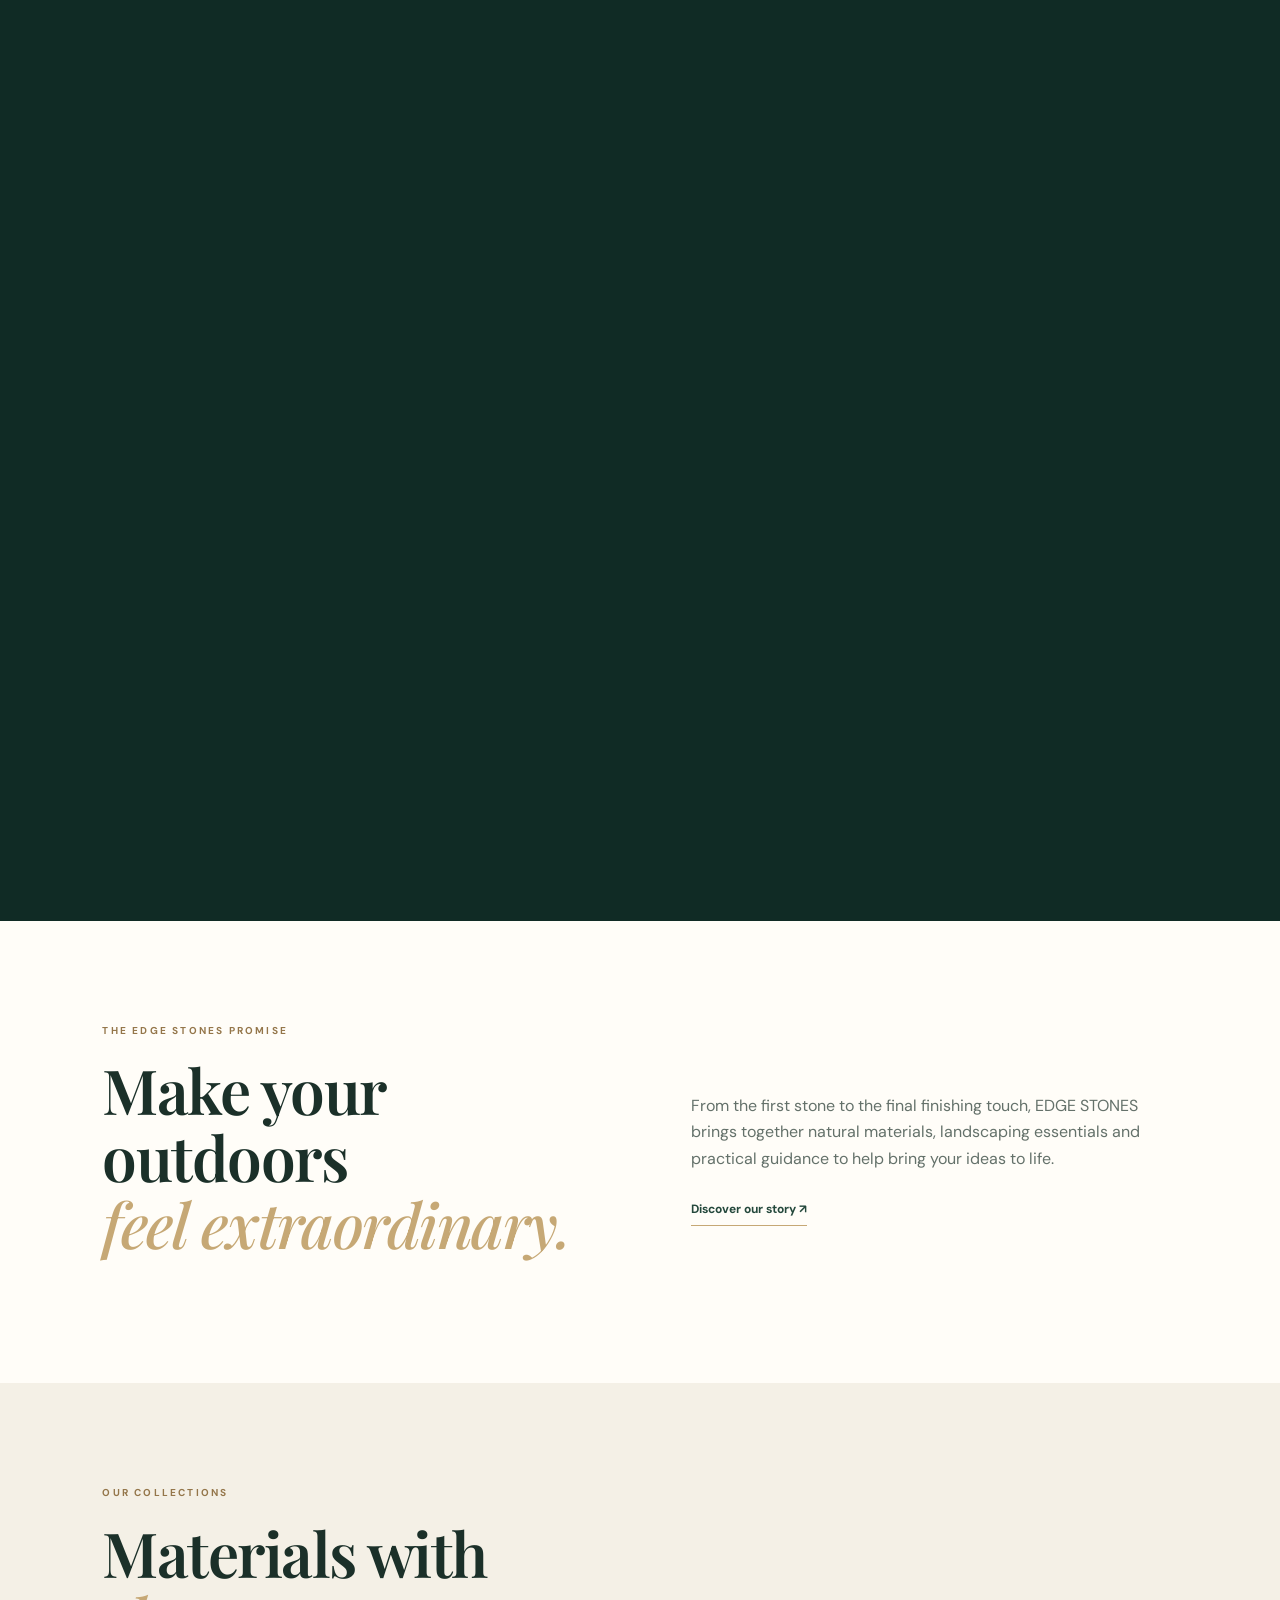
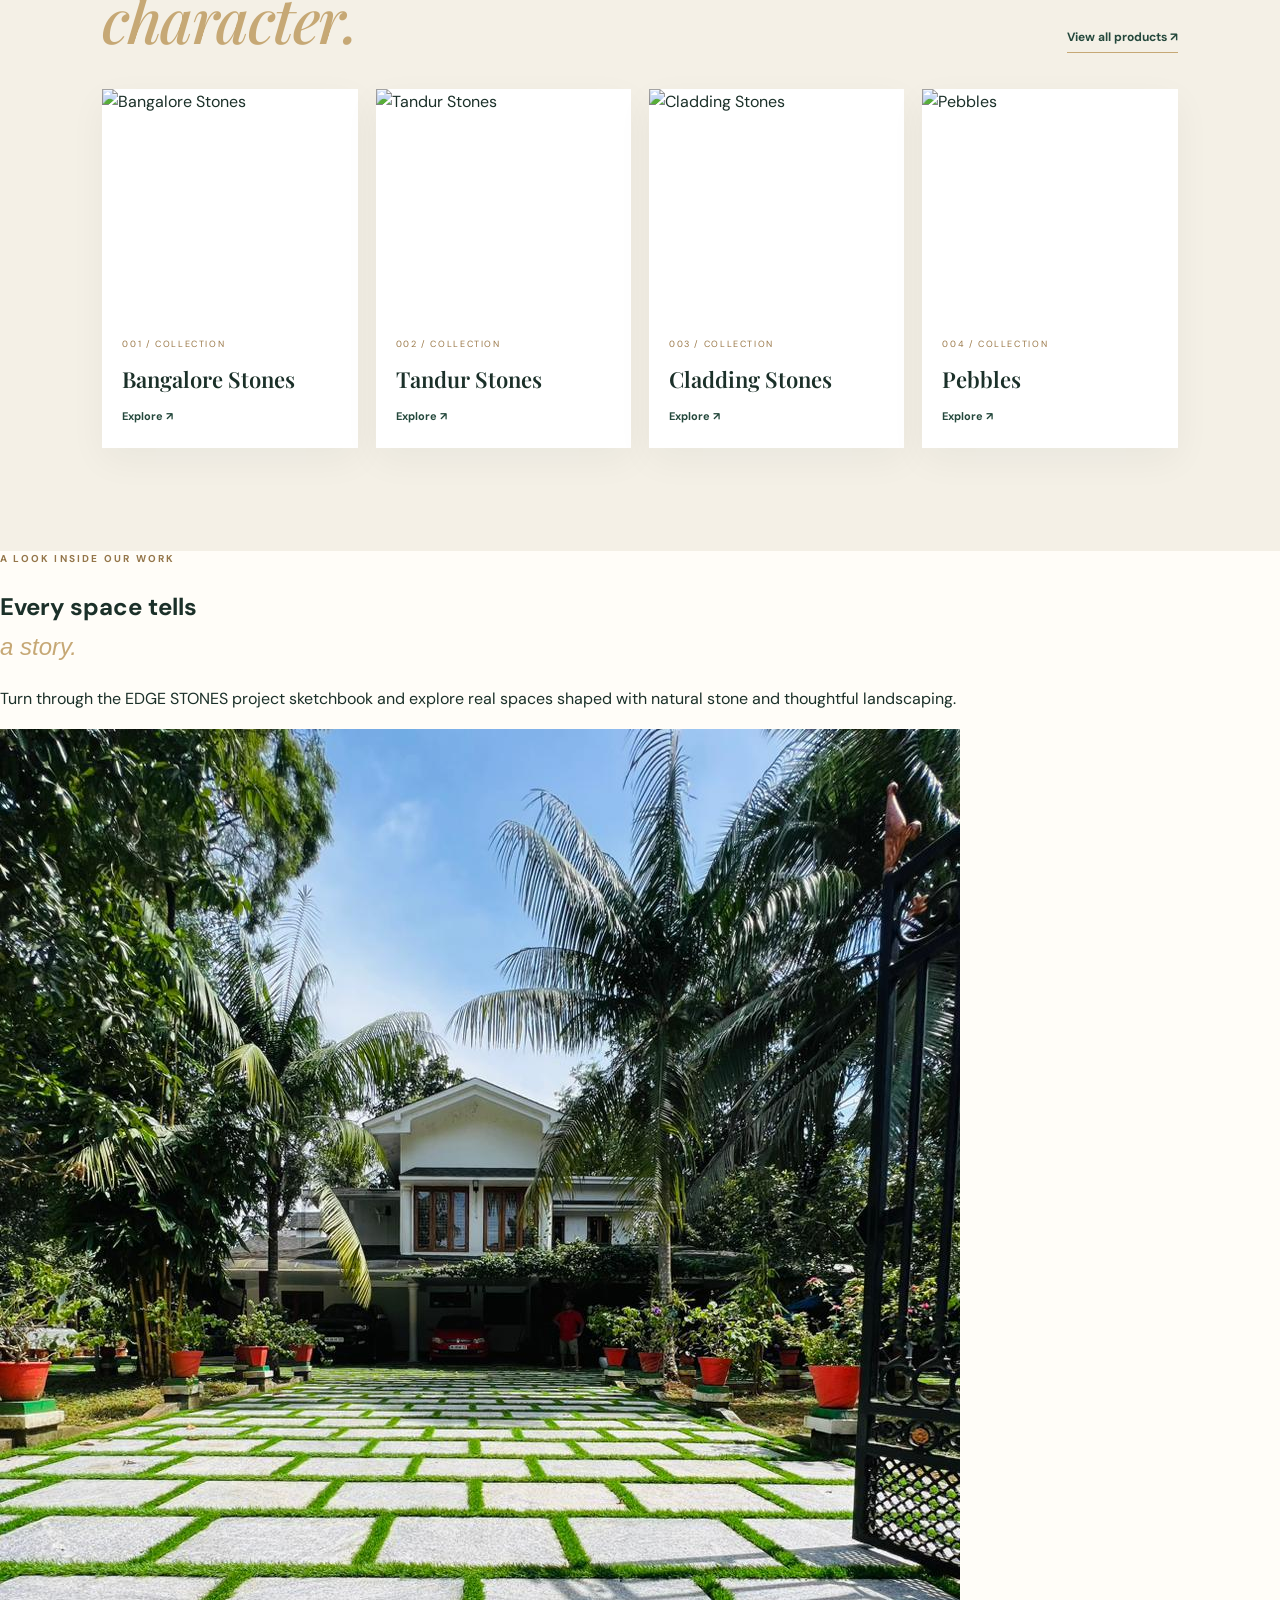
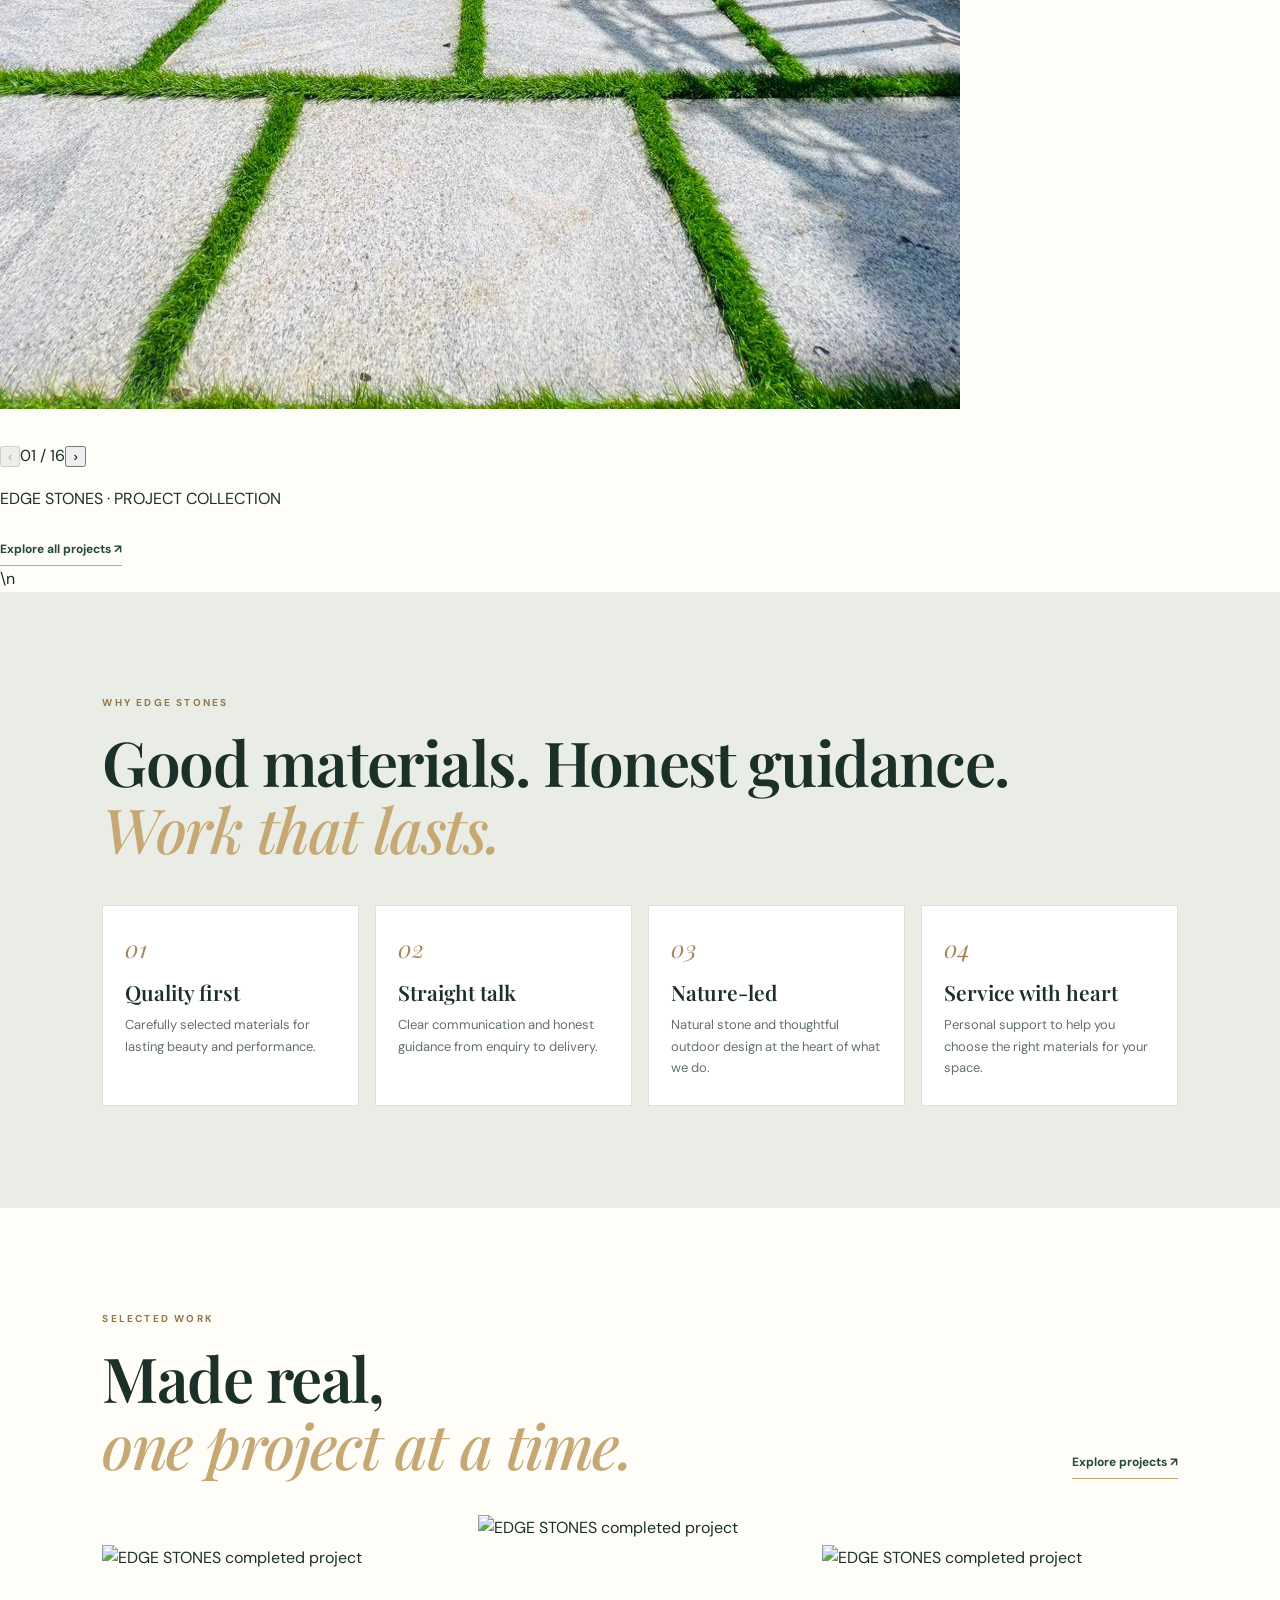
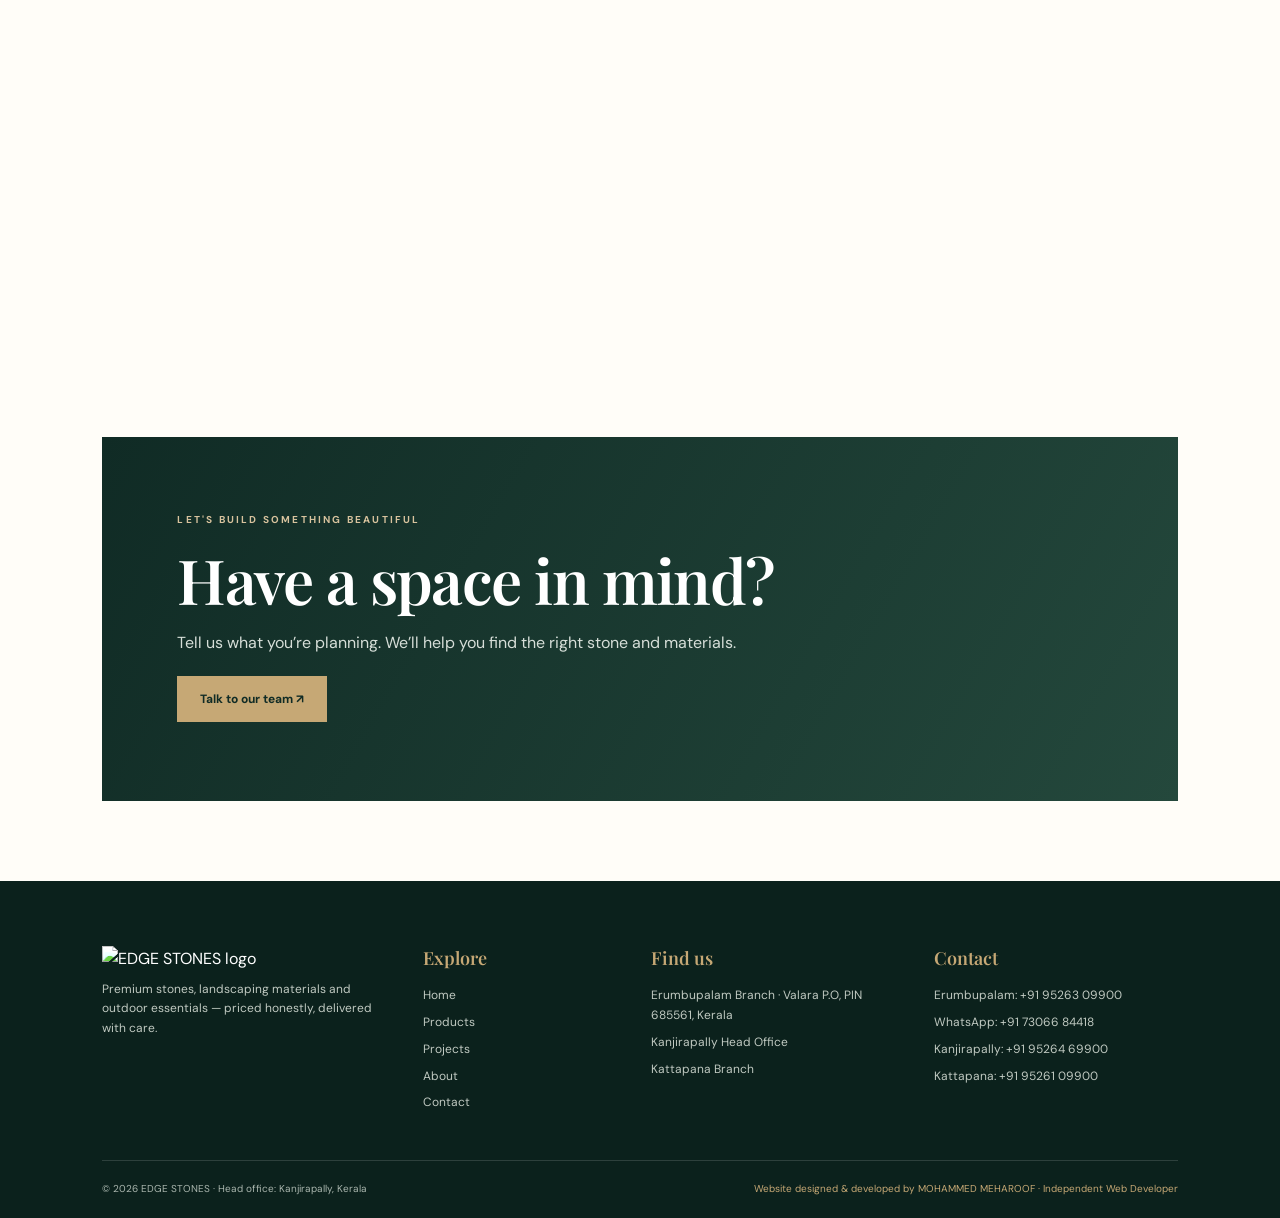
==== commit 519a002a: "Restore homepage interactive project sketchbook mockup" ====
--- a/index.html
+++ b/index.html
@@ -13,7 +13,22 @@
 <section class="ticker"><span>BANGALORE STONES</span> ✦ <span>TANDUR STONES</span> ✦ <span>CLADDING STONES</span> ✦ <span>PEBBLES</span> ✦ <span>LANDSCAPING</span> ✦ <span>ARTIFICIAL GRASS</span> ✦ <span>GRANITES</span> ✦ <span>ROOF TILES</span></section>
 <section class="section intro"><div><p class="eyebrow">THE EDGE STONES PROMISE</p><h2>Make your outdoors<br><em>feel extraordinary.</em></h2></div><div><p>From the first stone to the final finishing touch, EDGE STONES brings together natural materials, landscaping essentials and practical guidance to help bring your ideas to life.</p><a class="text-link" href="about.html">Discover our story ↗</a></div></section>
 <section class="section cream"><div class="section-head"><div><p class="eyebrow">OUR COLLECTIONS</p><h2>Materials with<br><em>character.</em></h2></div><a class="text-link" href="products.html">View all products ↗</a></div><div class="product-grid"><a class="product-card" href="products.html"><img src="https://edgestones.in/images/products/bangalore-stones.jpg" alt="Bangalore Stones"><div><small>001 / COLLECTION</small><h3>Bangalore Stones</h3><span>Explore ↗</span></div></a><a class="product-card" href="products.html"><img src="https://edgestones.in/images/products/tandur-stones.jpg" alt="Tandur Stones"><div><small>002 / COLLECTION</small><h3>Tandur Stones</h3><span>Explore ↗</span></div></a><a class="product-card" href="products.html"><img src="https://edgestones.in/images/products/cladding-stones.jpg" alt="Cladding Stones"><div><small>003 / COLLECTION</small><h3>Cladding Stones</h3><span>Explore ↗</span></div></a><a class="product-card" href="products.html"><img src="https://edgestones.in/images/products/pebbles.jpg" alt="Pebbles"><div><small>004 / COLLECTION</small><h3>Pebbles</h3><span>Explore ↗</span></div></a></div></section>
-<section class="section why"><p class="eyebrow">WHY EDGE STONES</p><h2>Good materials. Honest guidance.<br><em>Work that lasts.</em></h2><div class="values"><article><b>01</b><h3>Quality first</h3><p>Carefully selected materials for lasting beauty and performance.</p></article><article><b>02</b><h3>Straight talk</h3><p>Clear communication and honest guidance from enquiry to delivery.</p></article><article><b>03</b><h3>Nature-led</h3><p>Natural stone and thoughtful outdoor design at the heart of what we do.</p></article><article><b>04</b><h3>Service with heart</h3><p>Personal support to help you choose the right materials for your space.</p></article></div></section>
+
+<section class="sketchbook-section" id="project-sketchbook">
+  <div class="sketchbook-heading"><p class="eyebrow">A LOOK INSIDE OUR WORK</p><h2>Every space tells<br><em>a story.</em></h2><p>Turn through the EDGE STONES project sketchbook and explore real spaces shaped with natural stone and thoughtful landscaping.</p></div>
+  <div class="home-book-wrap">
+    <div class="home-book-stage">
+      <div class="home-book" id="homeBook" aria-label="Interactive EDGE STONES project sketchbook">
+        <img class="home-book-page" id="homeBookCurrent" src="images/sketchbook/IMG-20261102-WA0027.jpg" alt="EDGE STONES project photograph" loading="lazy">
+        <div class="home-book-sheet" id="homeBookSheet" aria-hidden="true"><img class="home-book-face front" id="homeBookFront" alt=""><img class="home-book-face back" id="homeBookBack" alt=""></div>
+        <div class="home-book-spine"></div>
+      </div>
+      <div class="home-book-controls"><button type="button" id="homeBookPrev" aria-label="Previous project page">‹</button><span id="homeBookCount">01 / 16</span><button type="button" id="homeBookNext" aria-label="Next project page">›</button></div>
+      <p class="home-book-caption">EDGE STONES · PROJECT COLLECTION</p>
+    </div>
+  </div>
+  <a class="text-link sketchbook-link" href="projects.html">Explore all projects ↗</a>
+</section>\n<section class="section why"><p class="eyebrow">WHY EDGE STONES</p><h2>Good materials. Honest guidance.<br><em>Work that lasts.</em></h2><div class="values"><article><b>01</b><h3>Quality first</h3><p>Carefully selected materials for lasting beauty and performance.</p></article><article><b>02</b><h3>Straight talk</h3><p>Clear communication and honest guidance from enquiry to delivery.</p></article><article><b>03</b><h3>Nature-led</h3><p>Natural stone and thoughtful outdoor design at the heart of what we do.</p></article><article><b>04</b><h3>Service with heart</h3><p>Personal support to help you choose the right materials for your space.</p></article></div></section>
 <section class="section recent"><div class="section-head"><div><p class="eyebrow">SELECTED WORK</p><h2>Made real,<br><em>one project at a time.</em></h2></div><a class="text-link" href="projects.html">Explore projects ↗</a></div><div class="recent-grid"><img src="https://edgestones.in/images/projects/banglore-stones/bangalore-stones-01.jpg" alt="EDGE STONES completed project"><img src="https://edgestones.in/images/projects/banglore-pavers-cobbles/bangalore-pavers-cobbles-01.jpg" alt="EDGE STONES completed project"><img src="https://edgestones.in/images/projects/banglore-grass/bangalore-grass-01.jpg" alt="EDGE STONES completed project"></div></section>
 <section class="cta"><p class="eyebrow light">LET'S BUILD SOMETHING BEAUTIFUL</p><h2>Have a space in mind?</h2><p>Tell us what you’re planning. We’ll help you find the right stone and materials.</p><a class="button gold" href="contact.html">Talk to our team ↗</a></section>
 </main>
@@ -22,7 +37,20 @@
 <div><h4>Find us</h4><p>Erumbupalam Branch · Valara P.O, PIN 685561, Kerala</p><p>Kanjirapally Head Office</p><p>Kattapana Branch</p></div>
 <div><h4>Contact</h4><a href="tel:+919526309900">Erumbupalam: +91 95263 09900</a><a href="tel:+917306684418">WhatsApp: +91 73066 84418</a><a href="tel:+919526469900">Kanjirapally: +91 95264 69900</a><a href="tel:+919526109900">Kattapana: +91 95261 09900</a></div></div>
 <div class="copyright">© 2026 EDGE STONES · Head office: Kanjirapally, Kerala <span>Website designed &amp; developed by MOHAMMED MEHAROOF · Independent Web Developer</span></div></footer>
-<script src="js/site.js"></script><script>
+<script src="js/site.js"></script>
+<script>
+(function(){
+ const pages=["IMG-20261102-WA0027.jpg","IMG-20261102-WA0028.jpg","IMG-20261102-WA0032.jpg","IMG-20261102-WA0034.jpg","IMG-20261102-WA0035.jpg","IMG-20261102-WA0036.jpg","IMG-20261102-WA0037.jpg","IMG-20261102-WA0046.jpg","IMG-20261102-WA0047.jpg","IMG-20261102-WA0050.jpg","IMG-20261102-WA0057.jpg","IMG-20261102-WA0058.jpg","IMG-20261102-WA0061.jpg","IMG-20261102-WA0062.jpg","IMG-20261102-WA0065.jpg","IMG-20261102-WA0068.jpg"].map(n=>"images/sketchbook/"+n);
+ const book=document.getElementById("homeBook"),current=document.getElementById("homeBookCurrent"),sheet=document.getElementById("homeBookSheet"),front=document.getElementById("homeBookFront"),back=document.getElementById("homeBookBack"),count=document.getElementById("homeBookCount"),prev=document.getElementById("homeBookPrev"),next=document.getElementById("homeBookNext");
+ if(!book||!current||!sheet)return;
+ let index=0,busy=false;
+ function render(){current.src=pages[index];count.textContent=String(index+1).padStart(2,"0")+" / "+String(pages.length).padStart(2,"0");prev.disabled=index===0;next.disabled=index===pages.length-1;}
+ function turn(dir){if(busy)return;let target=index+dir;if(target<0||target>=pages.length)return;busy=true;let probe=new Image();probe.onload=function(){front.src=pages[index];back.src=pages[target];sheet.className="home-book-sheet";void sheet.offsetWidth;sheet.classList.add("active",dir>0?"turn-next":"turn-prev");sheet.setAttribute("aria-hidden","false");let done=function(){sheet.removeEventListener("animationend",done);index=target;sheet.className="home-book-sheet";sheet.setAttribute("aria-hidden","true");render();busy=false;};sheet.addEventListener("animationend",done,{once:true});};probe.onerror=function(){busy=false;};probe.src=pages[target];}
+ prev.addEventListener("click",()=>turn(-1));next.addEventListener("click",()=>turn(1));
+ let sx=0;book.addEventListener("touchstart",e=>{sx=e.changedTouches[0].clientX;},{passive:true});book.addEventListener("touchend",e=>{let dx=e.changedTouches[0].clientX-sx;if(Math.abs(dx)>35)turn(dx<0?1:-1);},{passive:true});
+ book.addEventListener("keydown",e=>{if(e.key==="ArrowLeft")turn(-1);if(e.key==="ArrowRight")turn(1);});render();
+})();
+</script><script>
 (function(){
   var intro=document.getElementById('edge-intro');
   var video=document.getElementById('edge-intro-video');
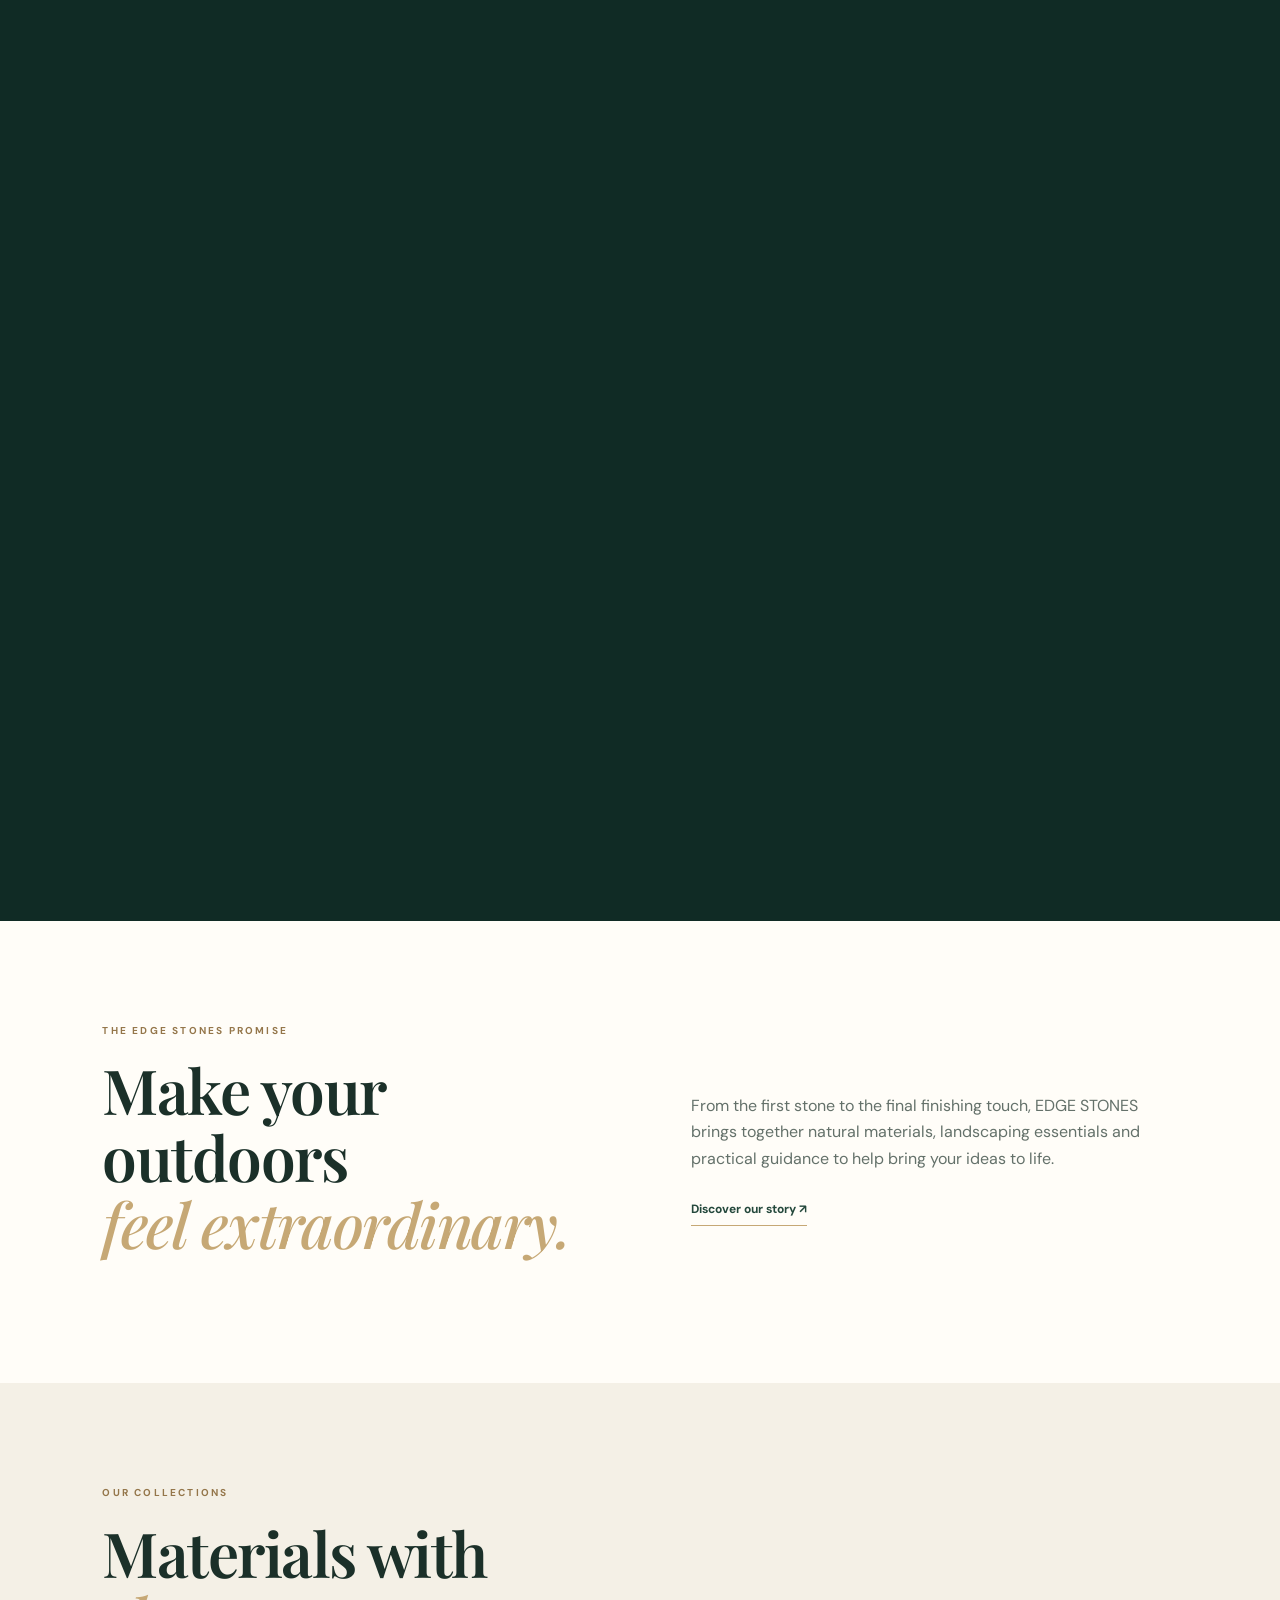
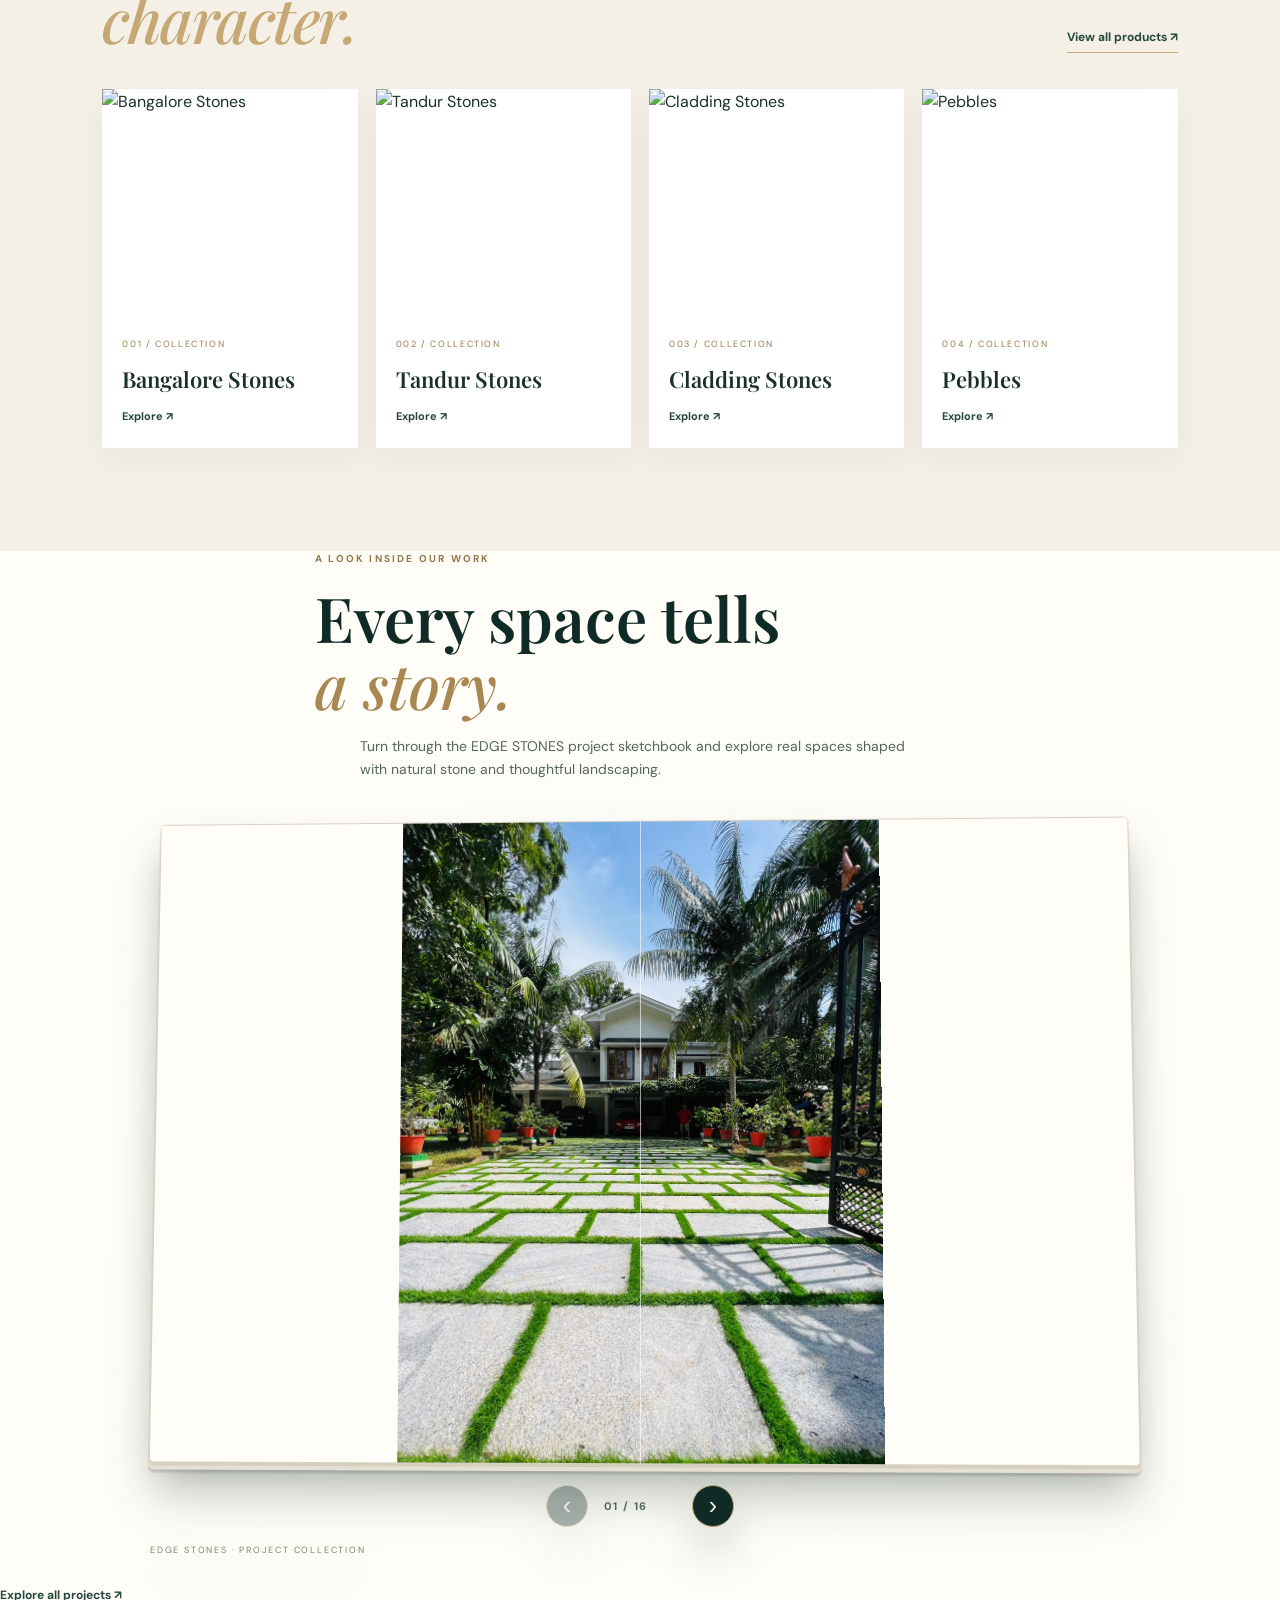
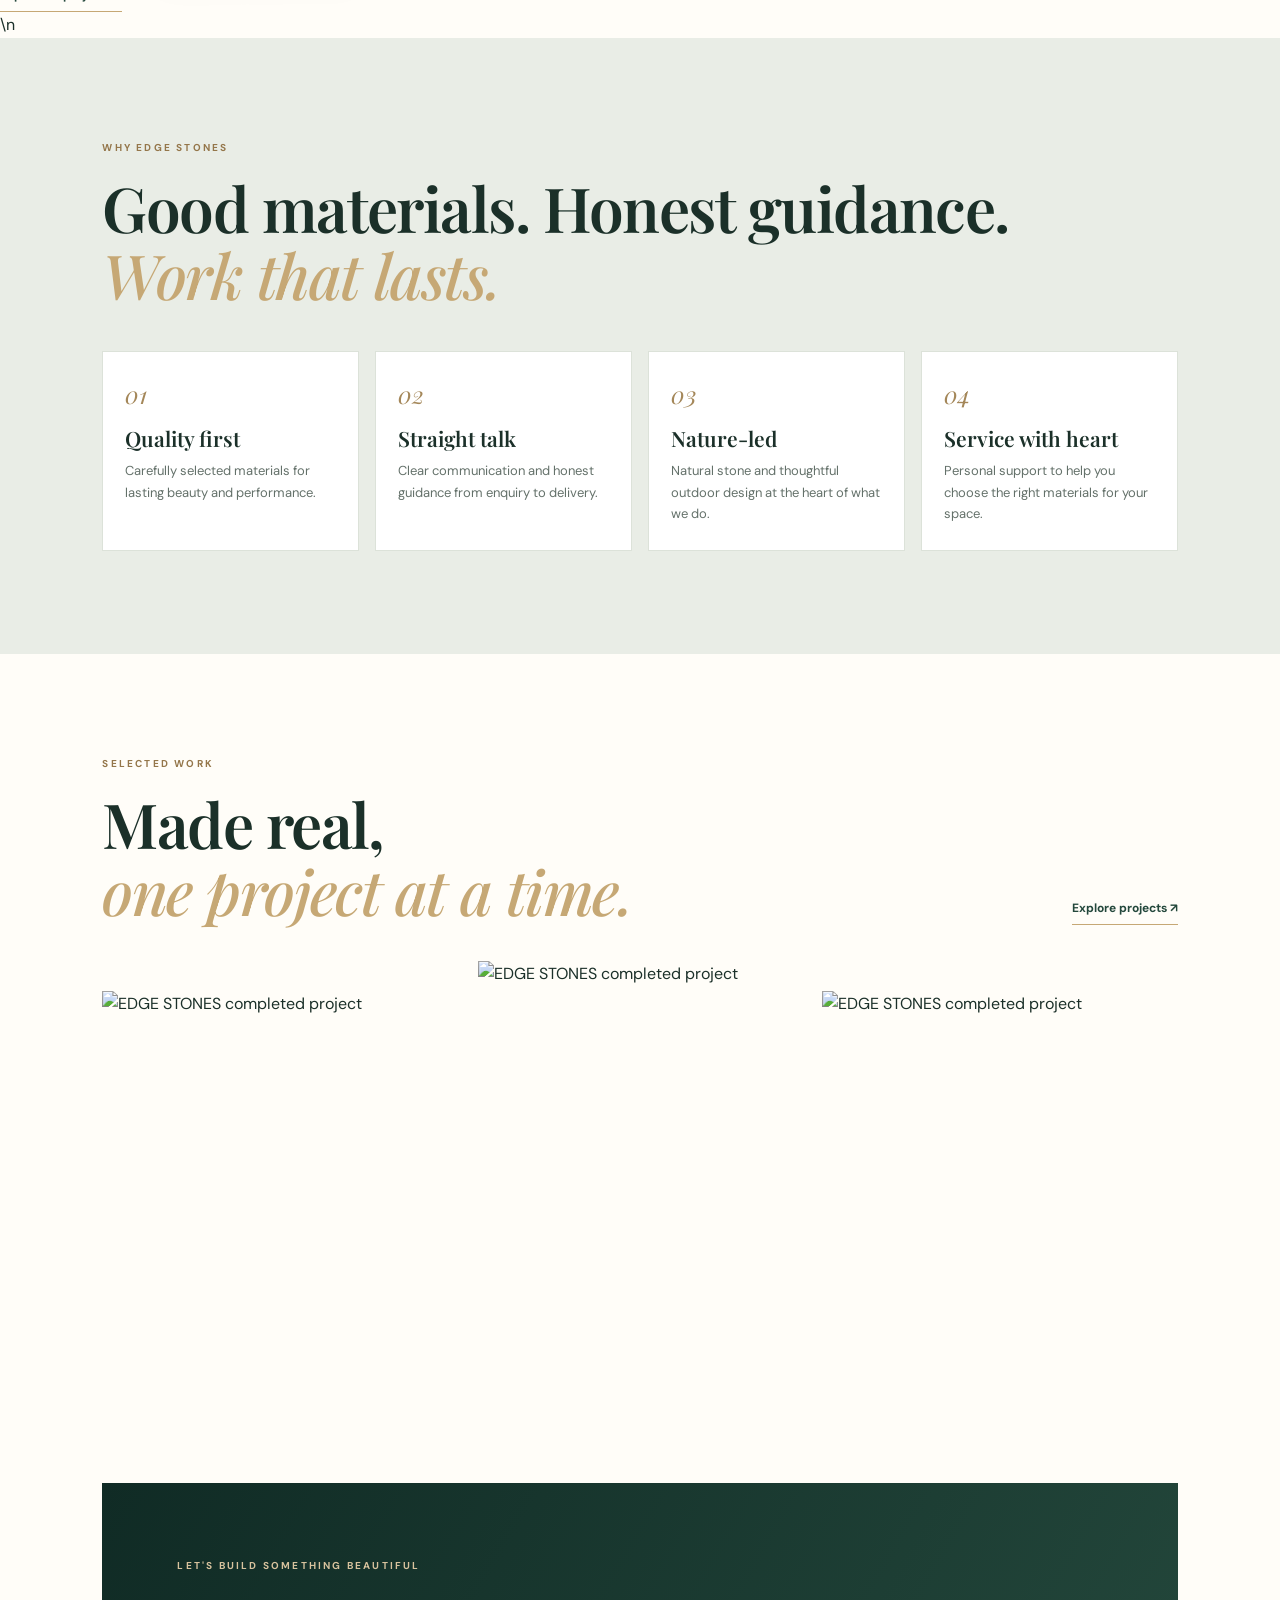
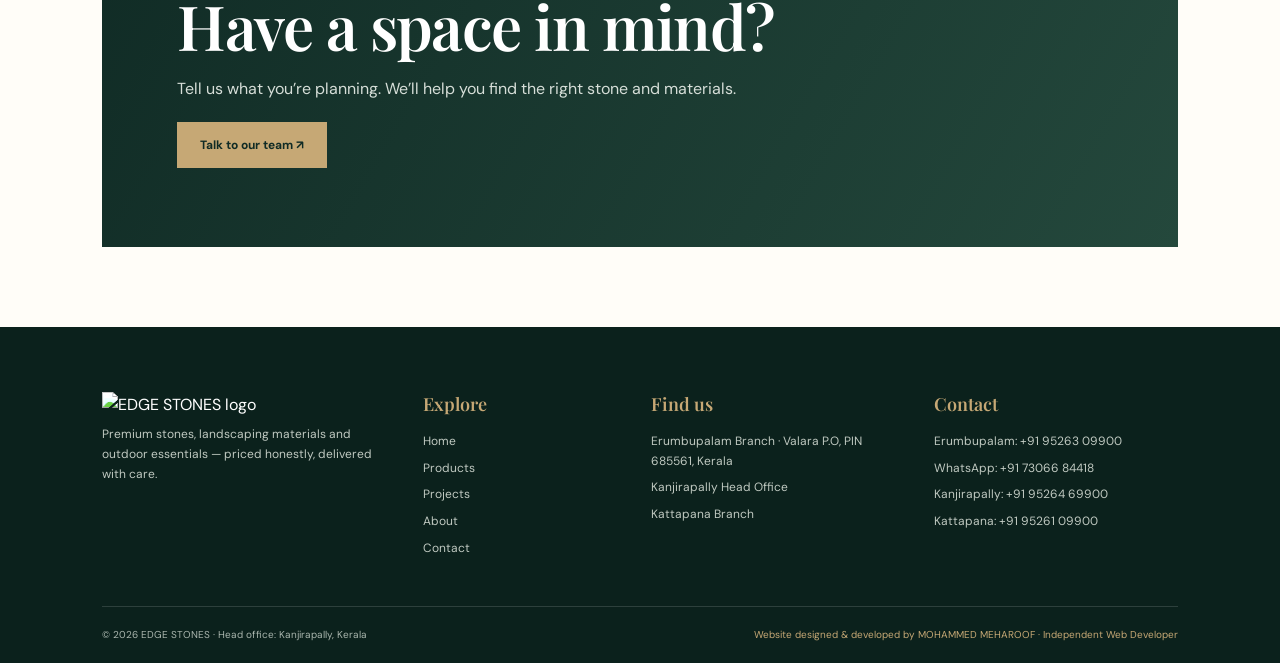
==== commit 6f44b3b1: "Use updated 5-second animated logo video" ====
--- a/index.html
+++ b/index.html
@@ -4,7 +4,7 @@
 #edge-intro video{width:100%;height:100%;object-fit:contain;background:#102b25}
 body.edge-intro-lock{overflow:hidden}
 @media(max-width:600px){#edge-intro video{object-fit:contain}}
-</style></head><body class="edge-intro-lock"><div id="edge-intro" aria-label="EDGE STONES animated logo introduction"><video id="edge-intro-video" autoplay muted playsinline preload="auto"><source src="motionlogo-animated-20s-hd1080p.mp4" type="video/mp4"></video></div>
+</style></head><body class="edge-intro-lock"><div id="edge-intro" aria-label="EDGE STONES animated logo introduction"><video id="edge-intro-video" autoplay muted playsinline preload="auto"><source src="motionlogo-animated.mp4" type="video/mp4"></video></div>
 <header class="header"><a class="brand" href="index.html"><img src="https://edgestones.in/images/logo-mark.png" alt="EDGE STONES logo"><span>EDGE <small>STONES &amp; LANDSCAPING</small></span></a>
 <button class="menu-toggle" aria-label="Open menu">☰</button><nav><a href="index.html">Home</a><a href="products.html">Products</a><a href="projects.html">Projects</a><a href="about.html">About</a><a href="contact.html">Contact</a></nav>
 <a class="nav-cta" href="https://wa.me/917306684418">WhatsApp Us ↗</a></header>
--- a/css/style.css
+++ b/css/style.css
@@ -2,3 +2,17 @@
 *{box-sizing:border-box}html{scroll-behavior:smooth}body{margin:0;background:var(--paper);color:var(--ink);font-family:"DM Sans",sans-serif;line-height:1.65}a{color:inherit;text-decoration:none}.header{height:86px;padding:0 clamp(20px,6vw,88px);display:flex;align-items:center;justify-content:space-between;gap:26px;background:var(--paper);position:sticky;top:0;z-index:50;border-bottom:1px solid #e9e4d9}.brand{display:flex;align-items:center;gap:12px;font-family:"Playfair Display",serif;font-size:25px;font-weight:700;letter-spacing:.08em}.brand img{width:54px;height:54px;object-fit:contain}.brand small{display:block;font:600 9px "DM Sans";letter-spacing:.22em}.header nav{display:flex;gap:clamp(15px,2.5vw,38px);font-size:13px}.header nav a:hover,.text-link:hover{color:#9a7848}.nav-cta{padding:12px 18px;background:var(--forest);color:white;font-size:12px;letter-spacing:.04em}.menu-toggle{display:none;background:none;border:0;font-size:24px}.hero{min-height:680px;height:min(780px,calc(100vh - 86px));position:relative;display:flex;align-items:center;overflow:hidden;background:var(--forest)}.hero-photo{position:absolute;width:100%;height:100%;object-fit:cover;object-position:center 55%}.hero-shade{position:absolute;inset:0;background:linear-gradient(90deg,rgba(7,24,19,.88),rgba(7,24,19,.55) 48%,rgba(7,24,19,.08))}.hero-copy{position:relative;color:white;margin-left:clamp(24px,10vw,150px);max-width:650px;padding:70px 20px}.eyebrow{font-size:10px;letter-spacing:.22em;font-weight:700;color:#94764a;text-transform:uppercase;margin:0 0 18px}.eyebrow.light{color:#d8c39e}.hero h1,.page-hero h1{font:600 clamp(54px,8vw,104px)/.99 "Playfair Display",serif;letter-spacing:-.04em;margin:0 0 24px}.hero h1 em,.page-hero h1 em,h2 em{color:var(--gold);font-weight:500}.hero-copy>p:not(.eyebrow){max-width:480px;color:#e7e8e0;font-size:17px;margin-bottom:30px}.button{display:inline-flex;align-items:center;gap:20px;padding:14px 22px;font:700 12px "DM Sans";border:1px solid transparent;margin:4px 8px 4px 0;cursor:pointer}.button.gold{background:var(--gold);color:var(--forest)}.button.outline{border-color:#ffffff80;color:white}.hero-caption{position:absolute;right:5vw;bottom:30px;color:#fff9;font-size:10px;letter-spacing:.2em}.ticker{background:var(--forest);color:#eee6d7;padding:19px 20px;text-align:center;letter-spacing:.14em;font-size:10px;display:flex;justify-content:center;gap:20px;flex-wrap:wrap}.section{padding:clamp(65px,8vw,115px) clamp(22px,8vw,120px)}.cream{background:var(--ivory)}.intro{display:grid;grid-template-columns:1fr 1fr;gap:8vw;align-items:center}.section h2,.cta h2,.feature-note h2{font:600 clamp(36px,5vw,62px)/1.08 "Playfair Display",serif;letter-spacing:-.025em;margin:0 0 22px}.intro>div:nth-child(2){max-width:570px;color:var(--muted);font-size:16px}.text-link{display:inline-block;color:var(--moss);font-size:12px;font-weight:700;border-bottom:1px solid var(--gold);padding-bottom:5px;margin-top:12px}.section-head{display:flex;justify-content:space-between;align-items:end;gap:24px;margin-bottom:36px}.section-head h2{margin:0}.product-grid{display:grid;grid-template-columns:repeat(4,1fr);gap:18px}.product-card{background:white;min-width:0;box-shadow:0 12px 35px #1b30290c;overflow:hidden}.product-card img{width:100%;height:220px;object-fit:cover;display:block;transition:transform .5s}.product-card:hover img{transform:scale(1.04)}.product-card div{padding:20px}.product-card small,.catalog-copy small{font-size:9px;letter-spacing:.18em;color:#9a7848}.product-card h3{font:600 22px "Playfair Display";margin:8px 0}.product-card span{font-size:11px;color:var(--moss);font-weight:700}.why{background:#e9ede6}.values{display:grid;grid-template-columns:repeat(4,1fr);gap:16px;margin-top:42px}.values article{background:#fff;padding:26px 22px;min-height:190px;border:1px solid #dce2d9}.values b{color:#a48759;font:italic 24px "Playfair Display"}.values h3{font:600 21px "Playfair Display";margin:12px 0 8px}.values p{font-size:13px;color:var(--muted);margin:0}.recent{background:var(--paper)}.recent-grid{display:grid;grid-template-columns:1.1fr 1fr 1.1fr;gap:20px;align-items:center}.recent-grid img{width:100%;height:340px;object-fit:cover}.recent-grid img:nth-child(2){height:400px}.cta{margin:20px clamp(22px,8vw,120px) 80px;padding:clamp(34px,6vw,75px);background:linear-gradient(120deg,var(--forest),var(--moss));color:white}.cta h2{margin-bottom:12px}.cta p:not(.eyebrow){color:#d6ded8}.footer{background:#0b211c;color:#e8e5dc;padding:65px clamp(22px,8vw,120px) 20px}.footer-grid{display:grid;grid-template-columns:1.5fr 1fr 1.3fr 1.3fr;gap:40px}.footer-logo{width:66px;height:66px;object-fit:contain;filter:brightness(1.2)}.footer p,.footer a{display:block;color:#c0c9c1;font-size:12px;margin:7px 0}.footer h4{font:600 18px "Playfair Display";color:var(--gold);margin:0 0 16px}.copyright{border-top:1px solid #ffffff24;margin-top:40px;padding-top:20px;font-size:10px;color:#aab6ae;display:flex;justify-content:space-between;gap:20px;flex-wrap:wrap}.copyright span{color:#c6a875}.page-hero{background:var(--forest);color:white;padding:100px clamp(22px,9vw,135px) 90px}.page-hero h1{font-size:clamp(54px,7vw,88px)}.page-hero>p:last-child{color:#d5ded7;max-width:600px}.catalog-grid{display:grid;grid-template-columns:1fr 1fr;gap:24px}.catalog-card{display:grid;grid-template-columns:42% 1fr;background:#fff;border:1px solid var(--line);min-height:300px}.catalog-card img{width:100%;height:100%;min-height:300px;object-fit:cover}.catalog-copy{padding:26px}.catalog-copy h2{font-size:29px;margin:8px 0}.catalog-copy h3{font:italic 16px "Playfair Display";color:#987746;margin:0 0 12px}.catalog-copy p{font-size:13px;color:var(--muted)}.catalog-copy .uses{font-size:10px;color:var(--moss);font-weight:700}.catalog-copy .text-link{font-size:10px}.project-group{margin-bottom:70px}.project-group .section-head h2{font-size:34px}.project-group .section-head p:last-child{color:var(--muted);font-size:13px}.count{font-size:10px;letter-spacing:.15em;color:#92764e}.gallery-grid{display:grid;grid-template-columns:repeat(4,1fr);gap:12px}.gallery-grid figure{margin:0;position:relative;overflow:hidden;background:var(--forest)}.gallery-grid img{width:100%;height:230px;object-fit:cover;display:block;transition:transform .5s}.gallery-grid figure:hover img{transform:scale(1.06)}.gallery-grid figcaption{position:absolute;bottom:0;left:0;right:0;padding:22px 12px 10px;background:linear-gradient(transparent,#081d17c9);color:white;font-size:10px}.feature-note{background:var(--ivory);padding:clamp(35px,6vw,70px);margin:30px 0;color:var(--ink)}.feature-note p:last-child{max-width:750px;color:var(--muted)}.stats{background:var(--forest);color:white;display:grid;grid-template-columns:repeat(4,1fr);padding:55px clamp(22px,8vw,120px);gap:20px}.stats div{border-right:1px solid #ffffff30;padding:10px 20px}.stats strong{display:block;font:600 45px "Playfair Display";color:var(--gold)}.stats span{font-size:11px;color:#d4ddd6}.wide-copy{max-width:760px;color:var(--muted)}.contact-grid{display:grid;grid-template-columns:repeat(3,1fr);gap:18px}.contact-card{padding:32px;background:var(--ivory);border:1px solid var(--line)}.contact-card.featured{background:var(--forest);color:white}.contact-card h2{font-size:27px}.contact-card p:not(.eyebrow){color:var(--muted);font-size:13px}.contact-card.featured p:not(.eyebrow){color:#d2ddd5}.contact-card a{display:block;font-weight:700;font-size:13px;margin-top:14px;color:#a1804f}.contact-bottom{display:grid;grid-template-columns:1fr 1fr;gap:7vw;margin-top:75px}.contact-bottom form{background:var(--ivory);padding:35px}.contact-bottom h2{font-size:35px}.contact-bottom label{display:block;font-size:11px;font-weight:700;margin:15px 0}.contact-bottom input,.contact-bottom select,.contact-bottom textarea{display:block;width:100%;padding:12px;border:1px solid #d8d1c2;background:#fff;margin-top:6px;font:14px "DM Sans"}.contact-bottom form small{display:block;color:var(--muted);font-size:10px;margin-top:12px}
 @media(max-width:950px){.header{height:72px}.header nav{gap:14px}.nav-cta{display:none}.product-grid,.values{grid-template-columns:repeat(2,1fr)}.catalog-grid{grid-template-columns:1fr}.footer-grid{grid-template-columns:1fr 1fr}.gallery-grid{grid-template-columns:repeat(2,1fr)}.hero{height:680px}}
 @media(max-width:650px){.header{padding:0 18px}.brand{font-size:20px}.brand img{width:45px;height:45px}.menu-toggle{display:block;margin-left:auto}.header nav{display:none;position:absolute;top:72px;left:0;right:0;background:var(--paper);padding:22px;flex-direction:column;border-bottom:1px solid var(--line)}.header nav.open{display:flex}.hero{min-height:680px;height:calc(100svh - 72px)}.hero-shade{background:linear-gradient(90deg,#071b16d9,#071b1670)}.hero-copy{margin:0;padding:35px 24px}.hero h1{font-size:58px}.ticker{font-size:8px;gap:10px}.intro{grid-template-columns:1fr;gap:10px}.section-head{align-items:start;flex-direction:column}.product-grid{grid-template-columns:1fr 1fr;gap:10px}.product-card img{height:145px}.product-card div{padding:13px}.product-card h3{font-size:18px}.values{grid-template-columns:1fr 1fr}.recent-grid{grid-template-columns:1fr;gap:12px}.recent-grid img,.recent-grid img:nth-child(2){height:260px}.footer-grid{grid-template-columns:1fr 1fr;gap:24px}.copyright{display:block}.copyright span{display:block;margin-top:10px}.page-hero{padding:75px 24px}.page-hero h1{font-size:58px}.catalog-card{grid-template-columns:1fr}.catalog-card img{height:210px;min-height:0}.gallery-grid{grid-template-columns:1fr 1fr;gap:8px}.gallery-grid img{height:160px}.stats{grid-template-columns:1fr 1fr;padding:35px 22px}.stats div{border-right:0;border-bottom:1px solid #ffffff30;padding:12px}.contact-grid,.contact-bottom{grid-template-columns:1fr}.contact-bottom{gap:30px}.cta{margin:10px 18px 55px}.project-group .section-head h2{font-size:28px}}
+\n
+/* Homepage interactive project sketchbook — approved forest/ivory/gold identity */
+.sketchbook-section{background:#f4f0e6;padding:clamp(64px,8vw,110px) clamp(20px,6vw,88px);text-align:center;color:#1b3029;overflow:hidden}
+.sketchbook-heading{max-width:650px;margin:0 auto 35px}.sketchbook-heading h2{font:600 clamp(38px,5vw,62px)/1.08 "Playfair Display",serif;margin:0 0 16px;color:#102b25}.sketchbook-heading h2 em{color:#a98752}.sketchbook-heading>p:last-child{max-width:560px;margin:0 auto;color:#53665d;font-size:14px}
+.home-book-wrap{max-width:1080px;margin:0 auto}.home-book-stage{width:min(94vw,980px);margin:0 auto;animation:home-book-float 7s ease-in-out infinite;filter:drop-shadow(0 26px 23px rgba(16,43,37,.2))}
+.home-book{position:relative;width:100%;aspect-ratio:1.52;background:#fffdf8;border:1px solid #d6d2c5;border-radius:5px;overflow:hidden;transform:perspective(1800px) rotateX(4deg) rotateY(-2deg);transform-style:preserve-3d;box-shadow:0 3px 0 #d4cfbf,0 7px 0 #e5e0d3,0 10px 2px #7775,0 22px 36px -22px #263a2b66}
+.home-book-page,.home-book-face{position:absolute;inset:0;width:100%;height:100%;object-fit:contain;background:#fffdf8;display:block}
+.home-book-sheet{position:absolute;inset:0;z-index:3;transform-style:preserve-3d;transform-origin:left center;display:none}.home-book-sheet.active{display:block}.home-book-sheet.turn-next{animation:turn-next .72s cubic-bezier(.2,.72,.25,1) forwards}.home-book-sheet.turn-prev{transform-origin:right center;animation:turn-prev .72s cubic-bezier(.2,.72,.25,1) forwards}.home-book-face{backface-visibility:hidden}.home-book-face.back{transform:rotateY(180deg)}
+.home-book-spine{position:absolute;z-index:4;top:0;bottom:0;left:50%;width:1px;background:linear-gradient(90deg,#9a927d66,#fff9,#8f8a7866);pointer-events:none}
+.home-book-controls{display:flex;justify-content:center;align-items:center;gap:16px;margin:24px auto 0}.home-book-controls button{width:42px;height:42px;border:1px solid #c6a875;border-radius:50%;background:#102b25;color:#f4f0e6;font-size:25px;line-height:1;cursor:pointer;transition:.2s}.home-book-controls button:hover{background:#24483c;transform:translateY(-2px)}.home-book-controls button:disabled{opacity:.35;cursor:not-allowed;transform:none}.home-book-controls span{min-width:72px;color:#53665d;font-size:11px;letter-spacing:.12em;font-weight:700}
+.home-book-caption{font-size:9px;letter-spacing:.2em;color:#7b806f;margin:16px 0 0}.sketchbook-link{margin-top:28px;color:#24483c}
+@keyframes home-book-float{0%,100%{transform:translateY(-8px) rotateZ(-.35deg)}50%{transform:translateY(-19px) rotateZ(.3deg)}}
+@media(max-width:650px){.sketchbook-section{padding:62px 12px}.home-book-stage{width:96vw}.home-book{transform:perspective(1200px) rotateX(2deg)}.home-book-controls{margin-top:18px}.home-book-controls button{width:36px;height:36px}}
+@media(prefers-reduced-motion:reduce){.home-book-stage{animation:none}.home-book-sheet.turn-next,.home-book-sheet.turn-prev{animation-duration:.01ms}}
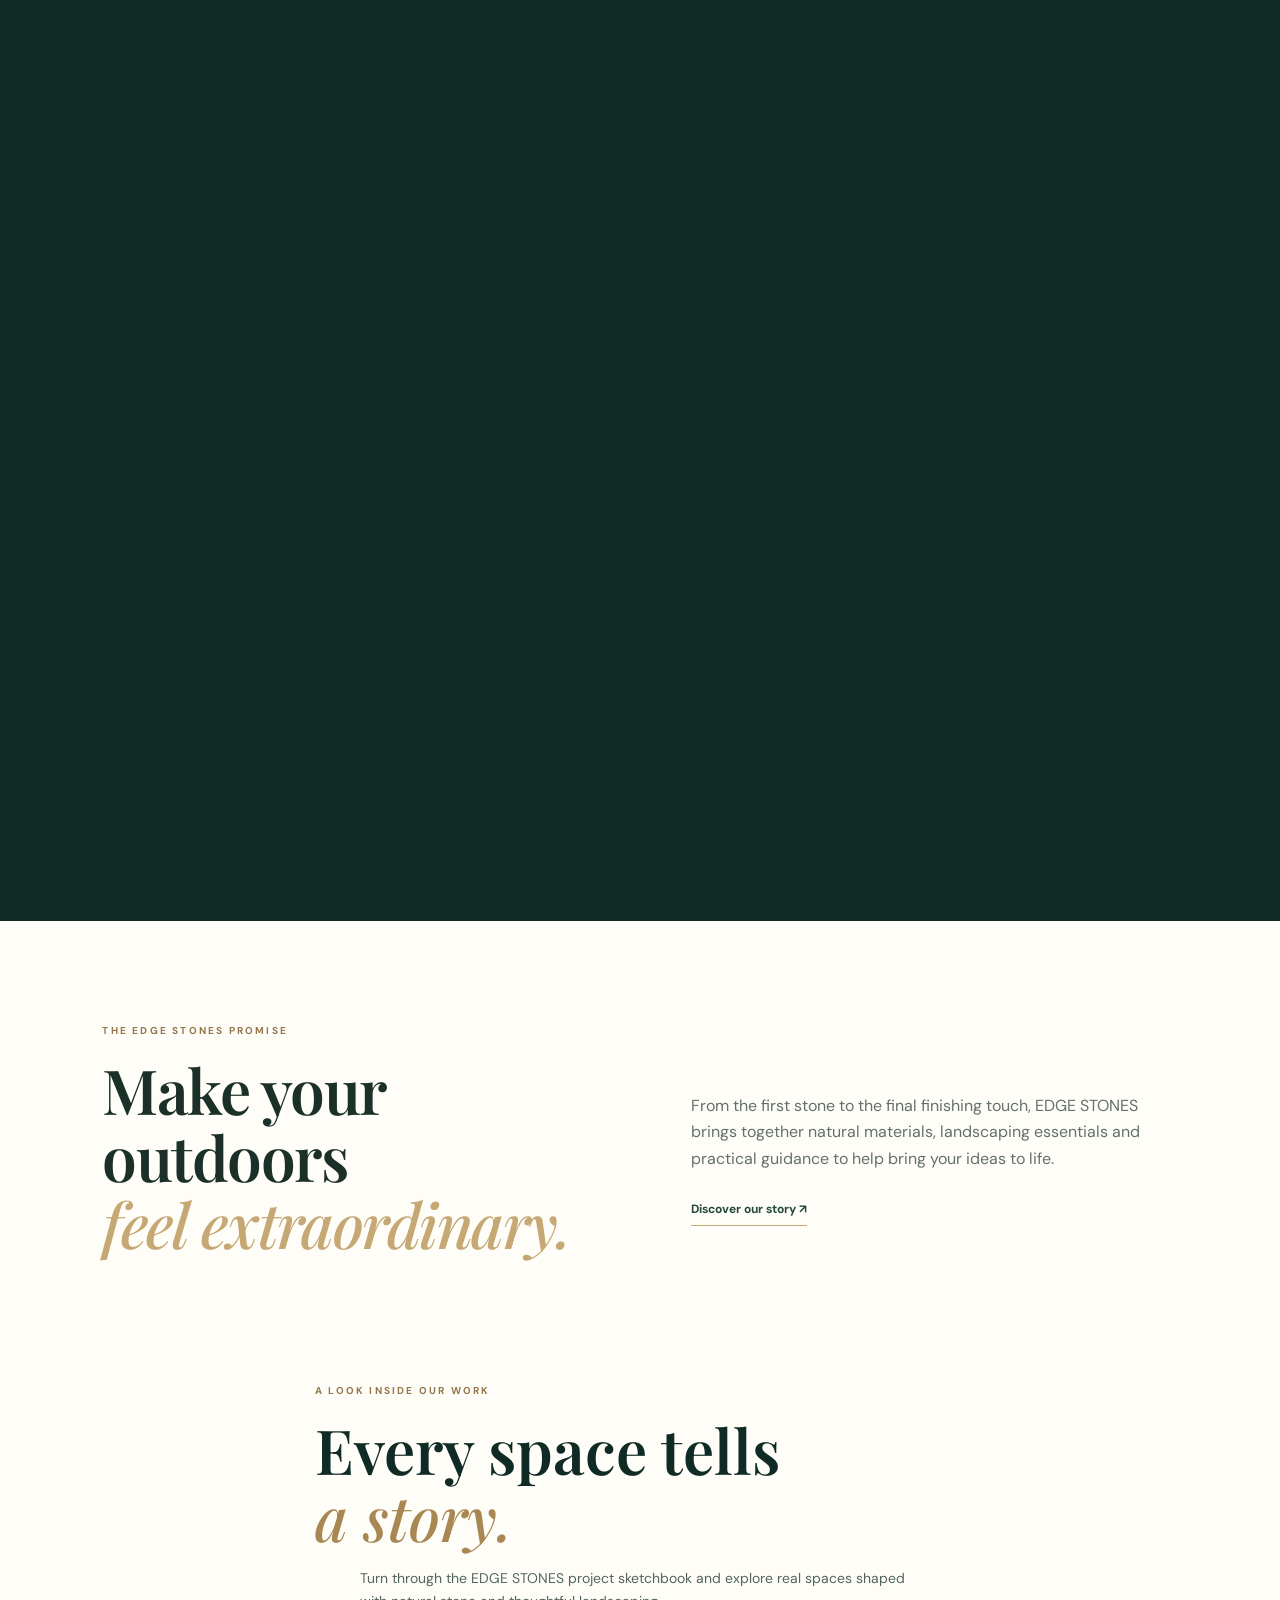
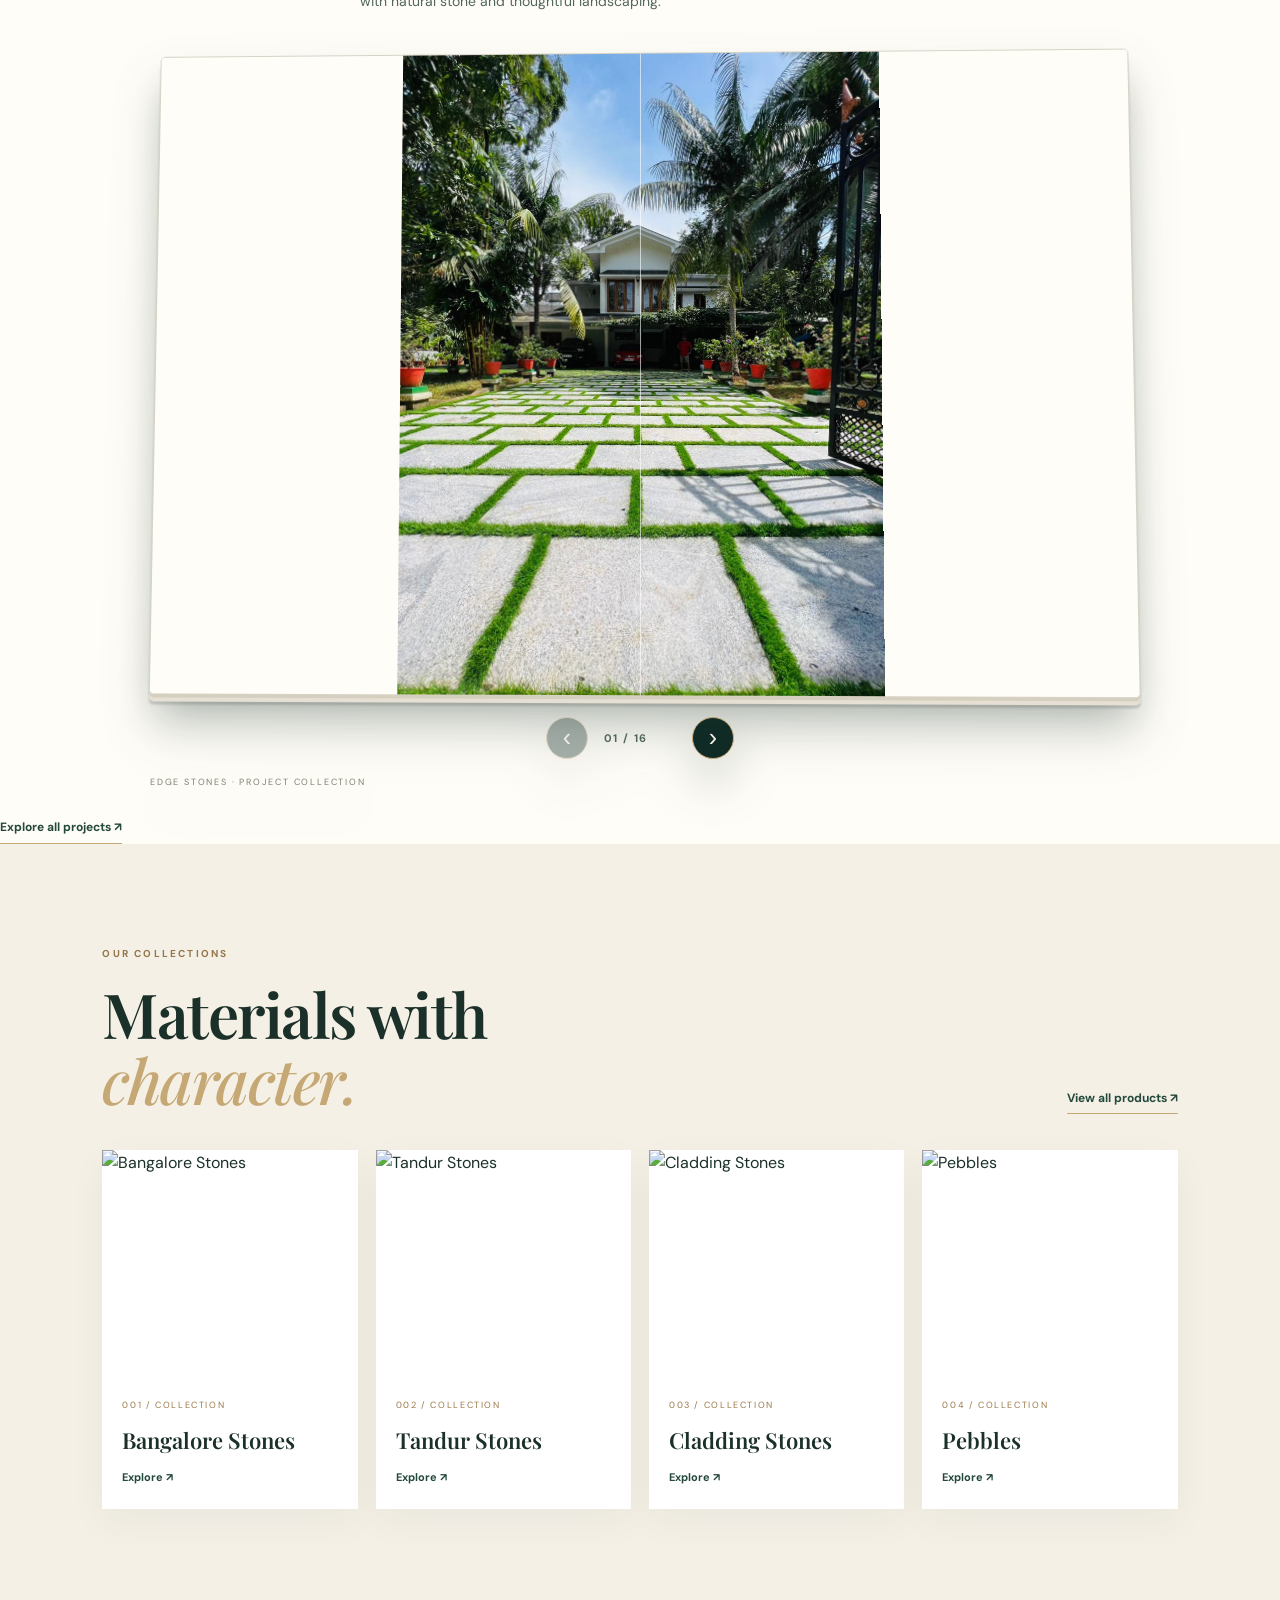
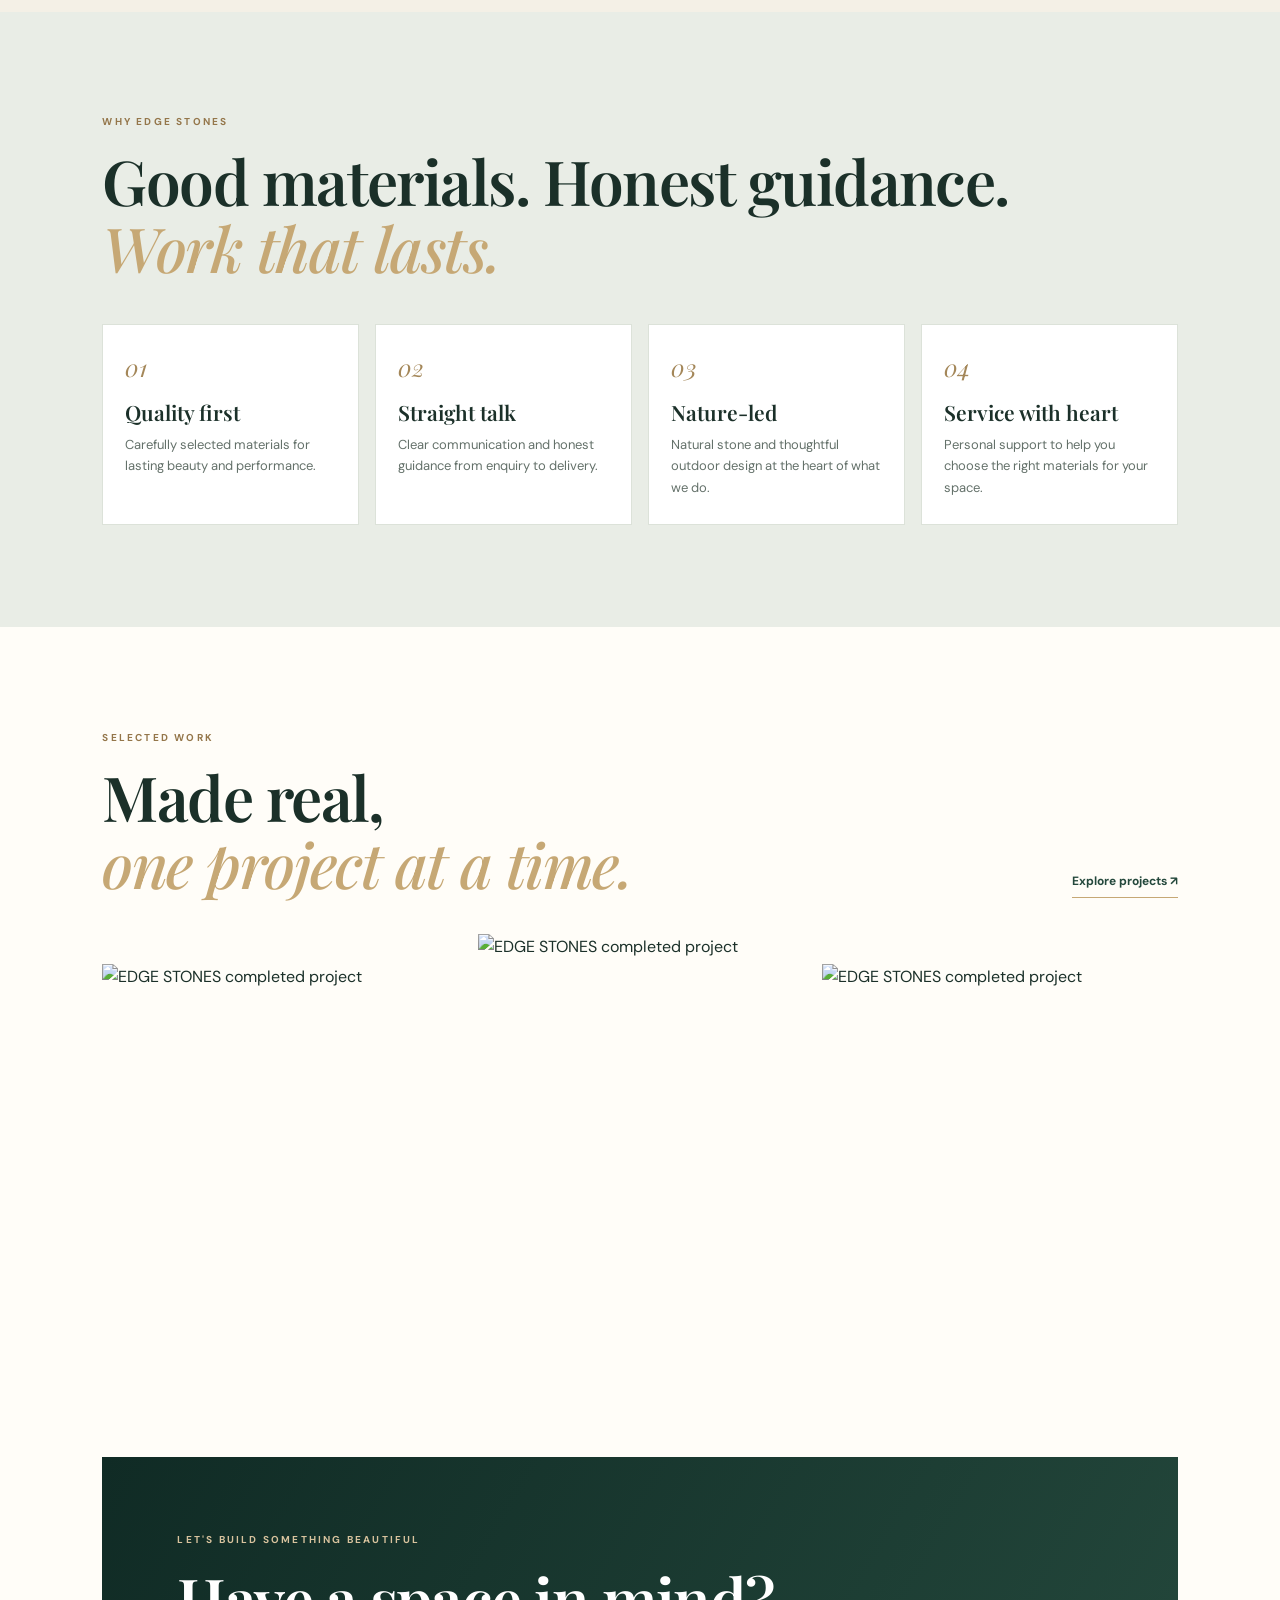
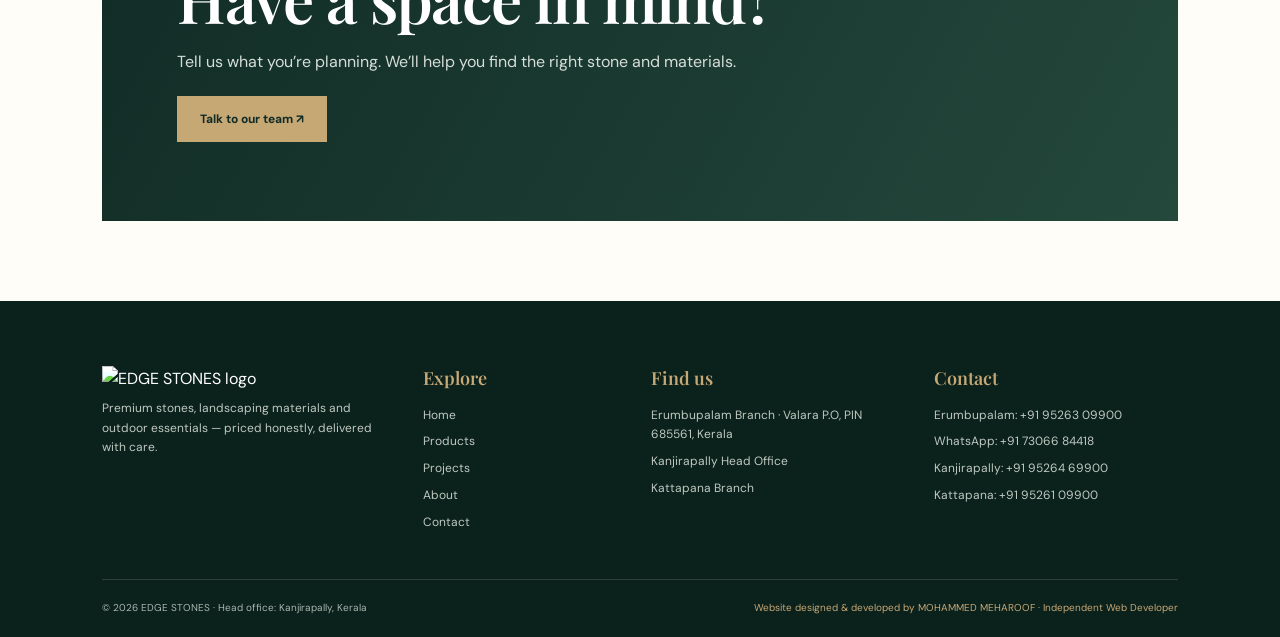
==== commit 8f8aad36: "Move project sketchbook into homepage feature area" ====
--- a/index.html
+++ b/index.html
@@ -12,8 +12,6 @@
 <section class="hero"><img class="hero-photo" src="https://edgestones.in/images/edge-stones-landscaping-hero.jpg" alt="EDGE STONES landscaping showcase"><div class="hero-shade"></div><div class="hero-copy"><p class="eyebrow light">NATURAL STONE · LANDSCAPING · OUTDOOR LIVING</p><h1>Where nature<br><em>gets its edge.</em></h1><p>Thoughtfully selected stones and outdoor materials to shape spaces that feel timeless.</p><a class="button gold" href="products.html">Explore collections <span>↗</span></a><a class="button outline" href="https://wa.me/917306684418?text=Hi%20EDGE%20STONES%21%20I%20would%20like%20to%20know%20your%20best%20prices.">Get best price</a></div><div class="hero-caption">EDGE STONES · KERALA</div></section>
 <section class="ticker"><span>BANGALORE STONES</span> ✦ <span>TANDUR STONES</span> ✦ <span>CLADDING STONES</span> ✦ <span>PEBBLES</span> ✦ <span>LANDSCAPING</span> ✦ <span>ARTIFICIAL GRASS</span> ✦ <span>GRANITES</span> ✦ <span>ROOF TILES</span></section>
 <section class="section intro"><div><p class="eyebrow">THE EDGE STONES PROMISE</p><h2>Make your outdoors<br><em>feel extraordinary.</em></h2></div><div><p>From the first stone to the final finishing touch, EDGE STONES brings together natural materials, landscaping essentials and practical guidance to help bring your ideas to life.</p><a class="text-link" href="about.html">Discover our story ↗</a></div></section>
-<section class="section cream"><div class="section-head"><div><p class="eyebrow">OUR COLLECTIONS</p><h2>Materials with<br><em>character.</em></h2></div><a class="text-link" href="products.html">View all products ↗</a></div><div class="product-grid"><a class="product-card" href="products.html"><img src="https://edgestones.in/images/products/bangalore-stones.jpg" alt="Bangalore Stones"><div><small>001 / COLLECTION</small><h3>Bangalore Stones</h3><span>Explore ↗</span></div></a><a class="product-card" href="products.html"><img src="https://edgestones.in/images/products/tandur-stones.jpg" alt="Tandur Stones"><div><small>002 / COLLECTION</small><h3>Tandur Stones</h3><span>Explore ↗</span></div></a><a class="product-card" href="products.html"><img src="https://edgestones.in/images/products/cladding-stones.jpg" alt="Cladding Stones"><div><small>003 / COLLECTION</small><h3>Cladding Stones</h3><span>Explore ↗</span></div></a><a class="product-card" href="products.html"><img src="https://edgestones.in/images/products/pebbles.jpg" alt="Pebbles"><div><small>004 / COLLECTION</small><h3>Pebbles</h3><span>Explore ↗</span></div></a></div></section>
-
 <section class="sketchbook-section" id="project-sketchbook">
   <div class="sketchbook-heading"><p class="eyebrow">A LOOK INSIDE OUR WORK</p><h2>Every space tells<br><em>a story.</em></h2><p>Turn through the EDGE STONES project sketchbook and explore real spaces shaped with natural stone and thoughtful landscaping.</p></div>
   <div class="home-book-wrap">
@@ -28,7 +26,10 @@
     </div>
   </div>
   <a class="text-link sketchbook-link" href="projects.html">Explore all projects ↗</a>
-</section>\n<section class="section why"><p class="eyebrow">WHY EDGE STONES</p><h2>Good materials. Honest guidance.<br><em>Work that lasts.</em></h2><div class="values"><article><b>01</b><h3>Quality first</h3><p>Carefully selected materials for lasting beauty and performance.</p></article><article><b>02</b><h3>Straight talk</h3><p>Clear communication and honest guidance from enquiry to delivery.</p></article><article><b>03</b><h3>Nature-led</h3><p>Natural stone and thoughtful outdoor design at the heart of what we do.</p></article><article><b>04</b><h3>Service with heart</h3><p>Personal support to help you choose the right materials for your space.</p></article></div></section>
+</section>
+<section class="section cream"><div class="section-head"><div><p class="eyebrow">OUR COLLECTIONS</p><h2>Materials with<br><em>character.</em></h2></div><a class="text-link" href="products.html">View all products ↗</a></div><div class="product-grid"><a class="product-card" href="products.html"><img src="https://edgestones.in/images/products/bangalore-stones.jpg" alt="Bangalore Stones"><div><small>001 / COLLECTION</small><h3>Bangalore Stones</h3><span>Explore ↗</span></div></a><a class="product-card" href="products.html"><img src="https://edgestones.in/images/products/tandur-stones.jpg" alt="Tandur Stones"><div><small>002 / COLLECTION</small><h3>Tandur Stones</h3><span>Explore ↗</span></div></a><a class="product-card" href="products.html"><img src="https://edgestones.in/images/products/cladding-stones.jpg" alt="Cladding Stones"><div><small>003 / COLLECTION</small><h3>Cladding Stones</h3><span>Explore ↗</span></div></a><a class="product-card" href="products.html"><img src="https://edgestones.in/images/products/pebbles.jpg" alt="Pebbles"><div><small>004 / COLLECTION</small><h3>Pebbles</h3><span>Explore ↗</span></div></a></div></section>
+
+<section class="section why"><p class="eyebrow">WHY EDGE STONES</p><h2>Good materials. Honest guidance.<br><em>Work that lasts.</em></h2><div class="values"><article><b>01</b><h3>Quality first</h3><p>Carefully selected materials for lasting beauty and performance.</p></article><article><b>02</b><h3>Straight talk</h3><p>Clear communication and honest guidance from enquiry to delivery.</p></article><article><b>03</b><h3>Nature-led</h3><p>Natural stone and thoughtful outdoor design at the heart of what we do.</p></article><article><b>04</b><h3>Service with heart</h3><p>Personal support to help you choose the right materials for your space.</p></article></div></section>
 <section class="section recent"><div class="section-head"><div><p class="eyebrow">SELECTED WORK</p><h2>Made real,<br><em>one project at a time.</em></h2></div><a class="text-link" href="projects.html">Explore projects ↗</a></div><div class="recent-grid"><img src="https://edgestones.in/images/projects/banglore-stones/bangalore-stones-01.jpg" alt="EDGE STONES completed project"><img src="https://edgestones.in/images/projects/banglore-pavers-cobbles/bangalore-pavers-cobbles-01.jpg" alt="EDGE STONES completed project"><img src="https://edgestones.in/images/projects/banglore-grass/bangalore-grass-01.jpg" alt="EDGE STONES completed project"></div></section>
 <section class="cta"><p class="eyebrow light">LET'S BUILD SOMETHING BEAUTIFUL</p><h2>Have a space in mind?</h2><p>Tell us what you’re planning. We’ll help you find the right stone and materials.</p><a class="button gold" href="contact.html">Talk to our team ↗</a></section>
 </main>
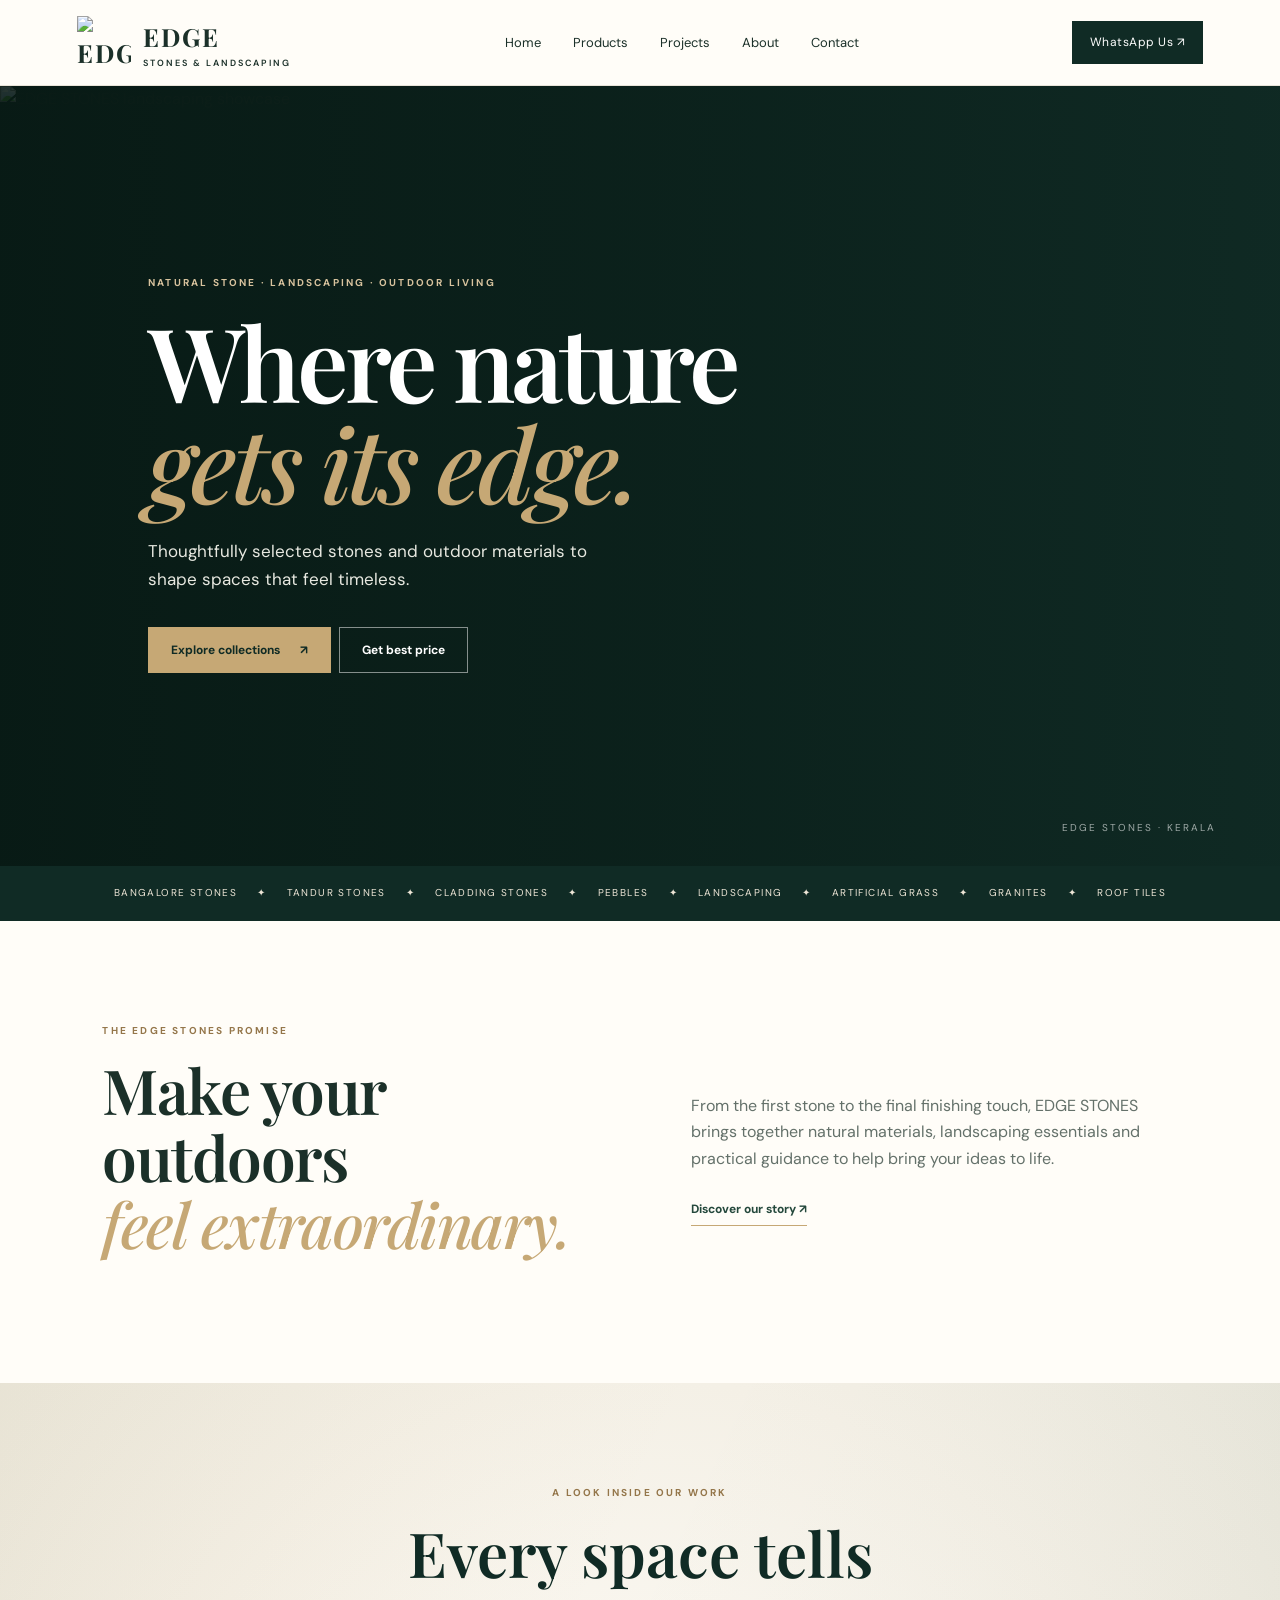
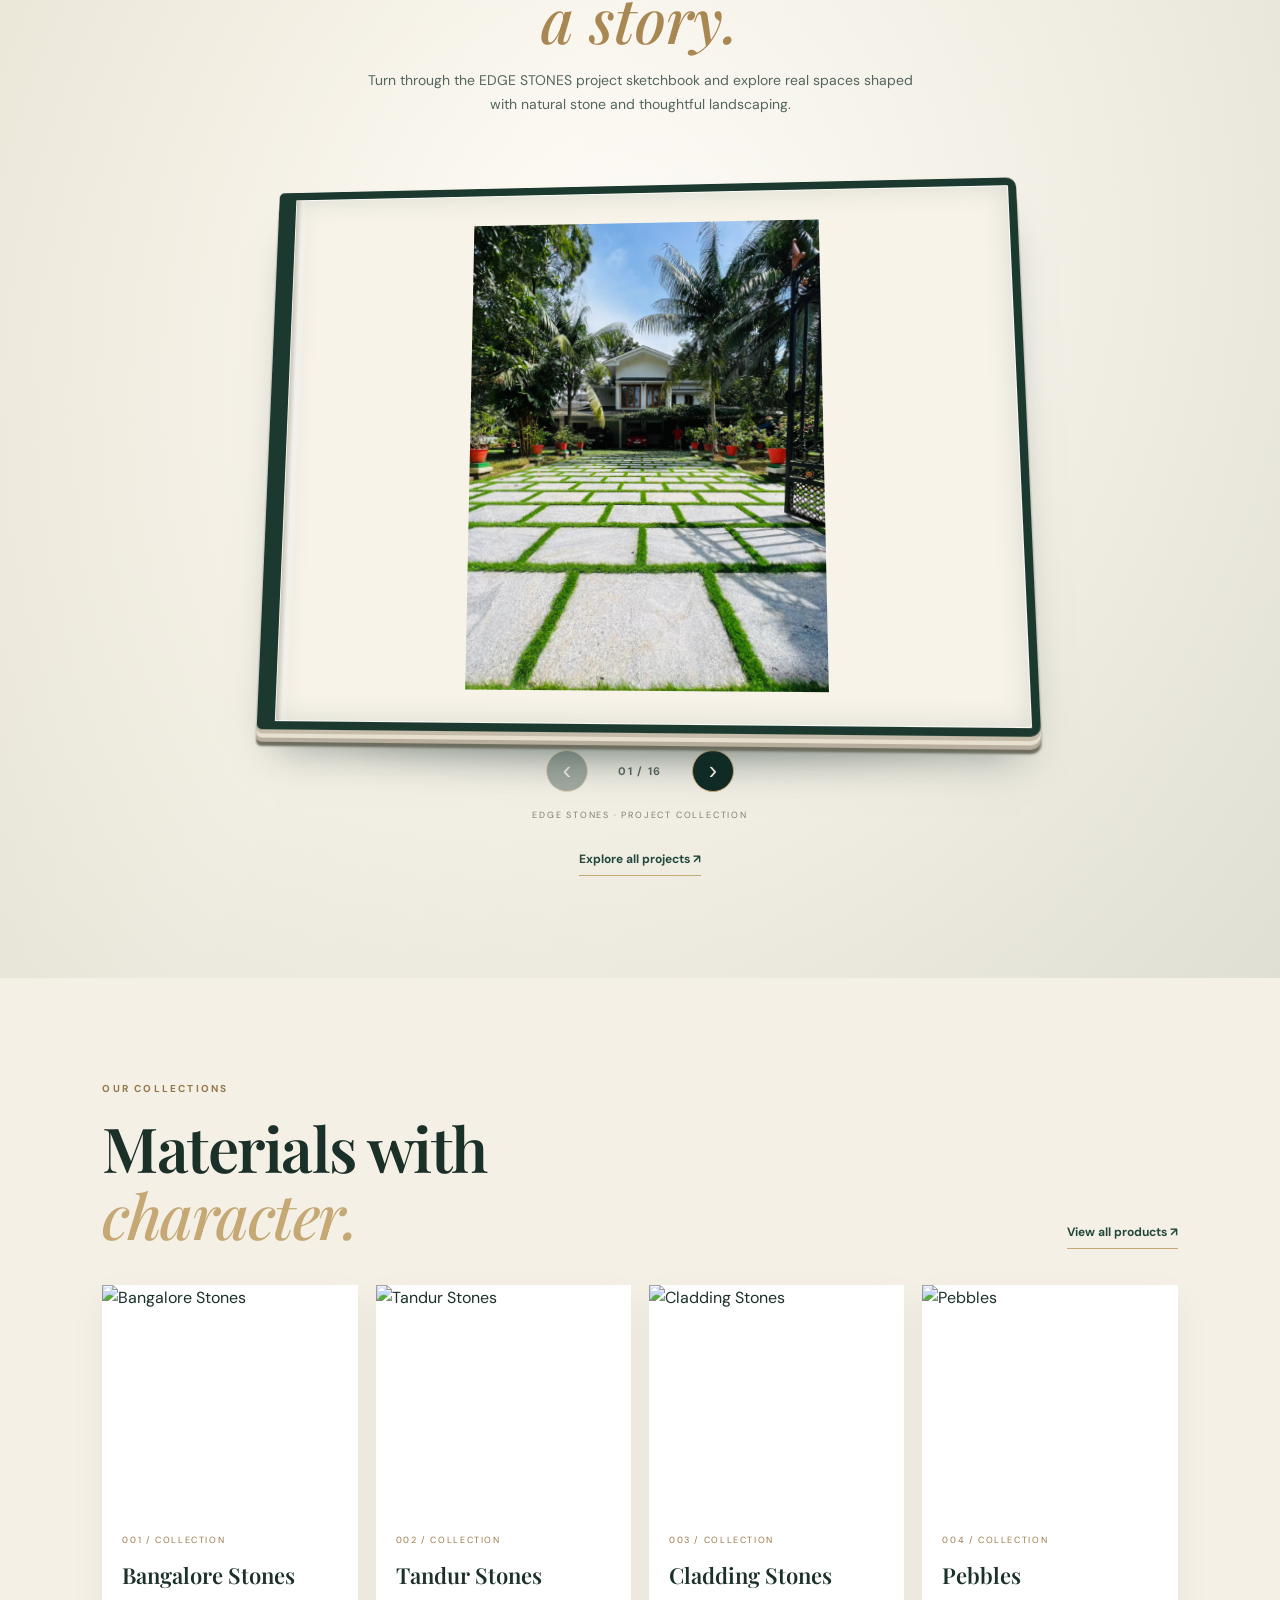
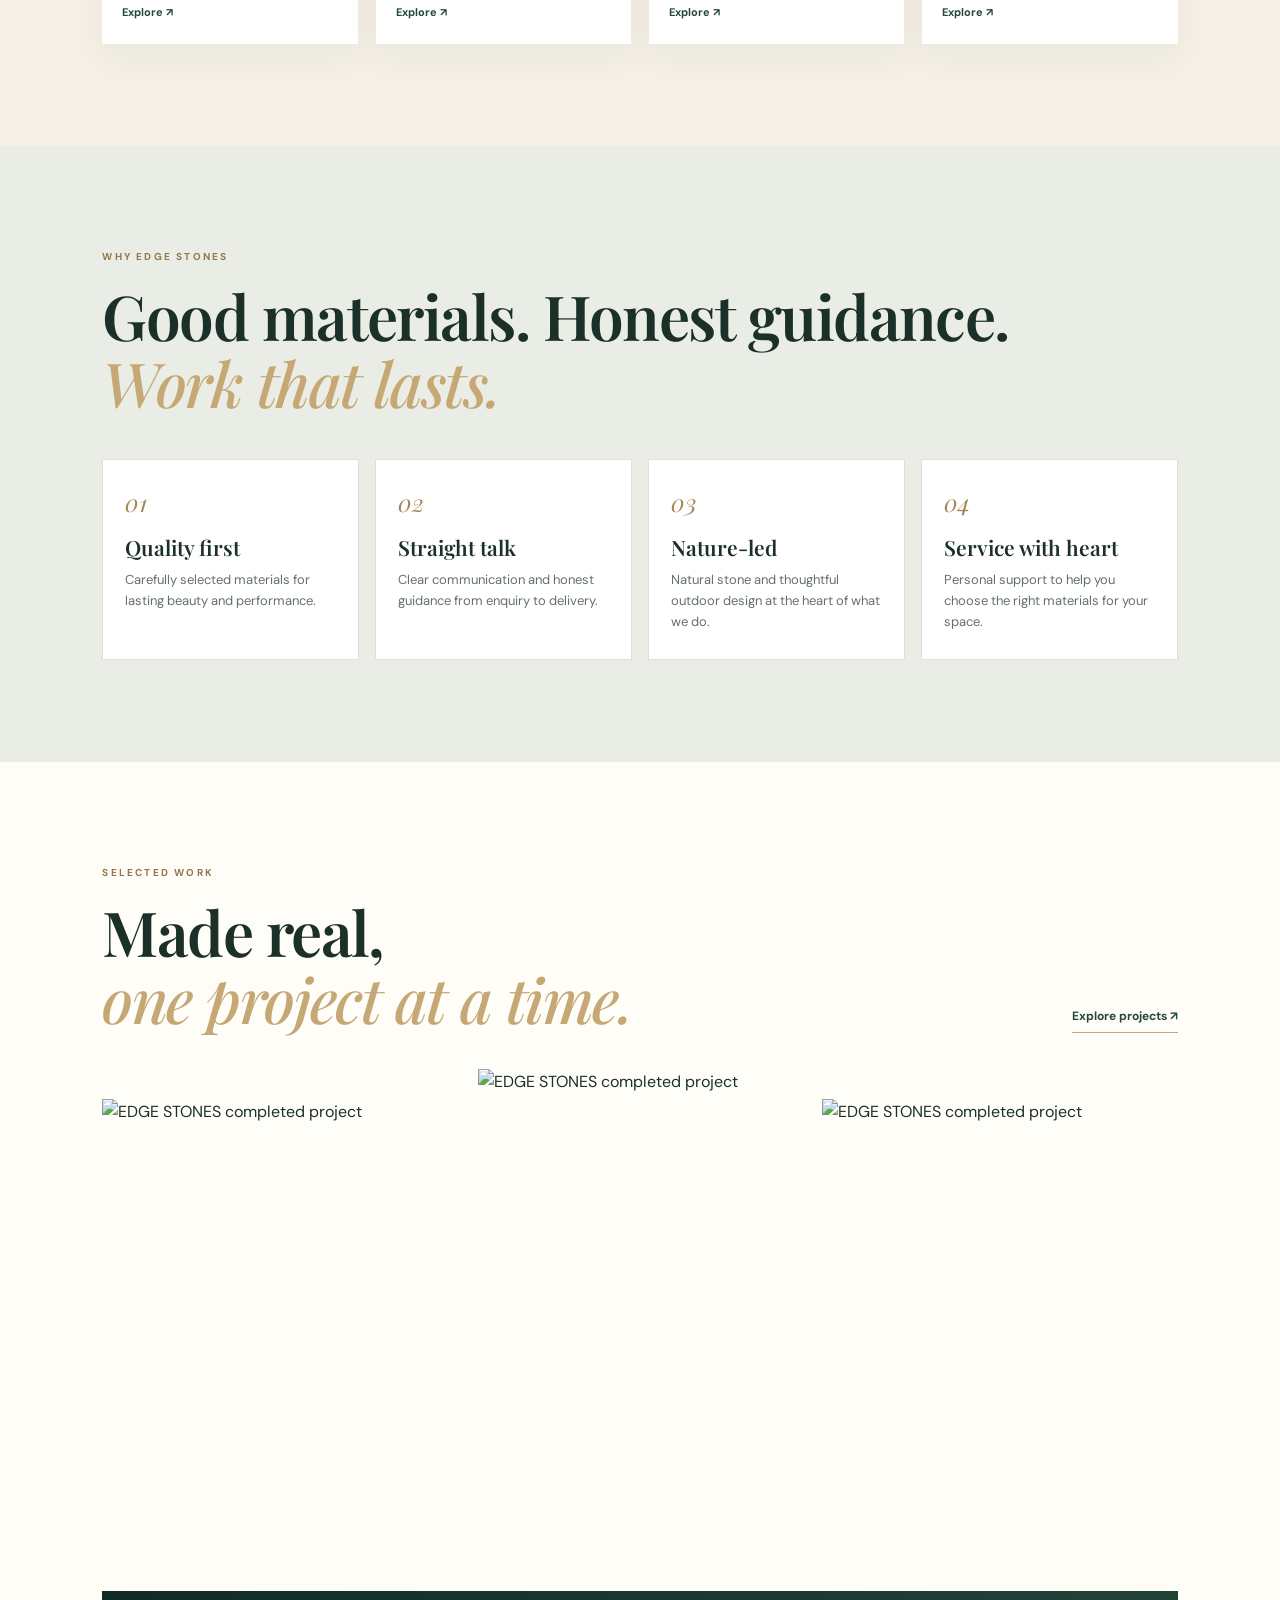
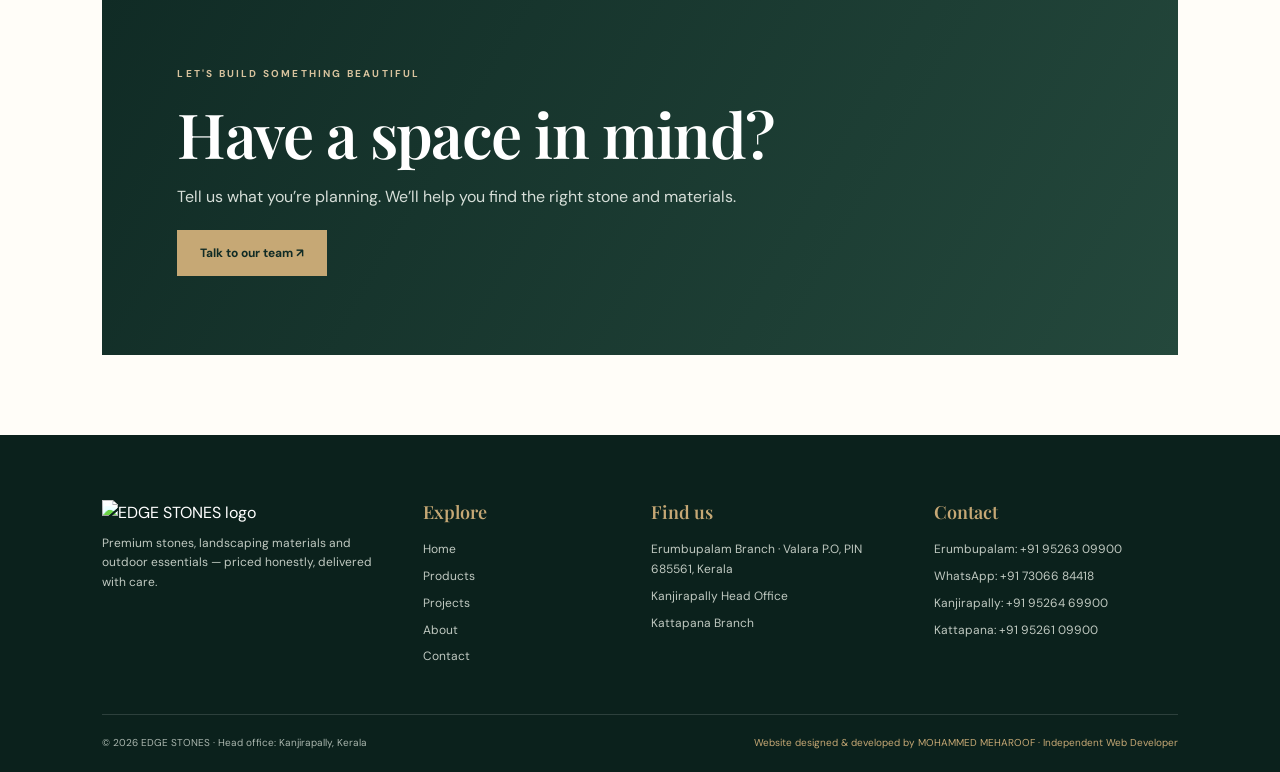
==== commit d4235651: "Remove intro and refine single-page sketchbook Co-authored-by: arena-agent <297053741+arena-agent@us" ====
--- a/index.html
+++ b/index.html
@@ -1,10 +1,4 @@
-<!doctype html><html lang="en"><head><meta charset="utf-8"><meta name="viewport" content="width=device-width,initial-scale=1"><title>Premium Stones & Landscaping | EDGE STONES</title><meta name="description" content="EDGE STONES — premium stones, landscaping and outdoor materials in Kerala. Head office Kanjirapally."><link rel="icon" href="https://edgestones.in/images/logo-mark.png"><link rel="preconnect" href="https://fonts.googleapis.com"><link href="https://fonts.googleapis.com/css2?family=DM+Sans:wght@400;500;600;700&family=Playfair+Display:ital,wght@0,500;0,600;0,700;1,500;1,600&display=swap" rel="stylesheet"><link rel="stylesheet" href="css/style.css"><style>
-#edge-intro{position:fixed;inset:0;z-index:99999;background:#102b25;display:flex;align-items:center;justify-content:center;opacity:1;visibility:visible;transition:opacity .9s ease,visibility .9s ease}
-#edge-intro.is-finished{opacity:0;visibility:hidden;pointer-events:none}
-#edge-intro video{width:100%;height:100%;object-fit:contain;background:#102b25}
-body.edge-intro-lock{overflow:hidden}
-@media(max-width:600px){#edge-intro video{object-fit:contain}}
-</style></head><body class="edge-intro-lock"><div id="edge-intro" aria-label="EDGE STONES animated logo introduction"><video id="edge-intro-video" autoplay muted playsinline preload="auto"><source src="motionlogo-animated.mp4" type="video/mp4"></video></div>
+<!doctype html><html lang="en"><head><meta charset="utf-8"><meta name="viewport" content="width=device-width,initial-scale=1"><title>Premium Stones & Landscaping | EDGE STONES</title><meta name="description" content="EDGE STONES — premium stones, landscaping and outdoor materials in Kerala. Head office Kanjirapally."><link rel="icon" href="https://edgestones.in/images/logo-mark.png"><link rel="preconnect" href="https://fonts.googleapis.com"><link href="https://fonts.googleapis.com/css2?family=DM+Sans:wght@400;500;600;700&family=Playfair+Display:ital,wght@0,500;0,600;0,700;1,500;1,600&display=swap" rel="stylesheet"><link rel="stylesheet" href="css/style.css"></head><body>
 <header class="header"><a class="brand" href="index.html"><img src="https://edgestones.in/images/logo-mark.png" alt="EDGE STONES logo"><span>EDGE <small>STONES &amp; LANDSCAPING</small></span></a>
 <button class="menu-toggle" aria-label="Open menu">☰</button><nav><a href="index.html">Home</a><a href="products.html">Products</a><a href="projects.html">Projects</a><a href="about.html">About</a><a href="contact.html">Contact</a></nav>
 <a class="nav-cta" href="https://wa.me/917306684418">WhatsApp Us ↗</a></header>
@@ -16,10 +10,10 @@
   <div class="sketchbook-heading"><p class="eyebrow">A LOOK INSIDE OUR WORK</p><h2>Every space tells<br><em>a story.</em></h2><p>Turn through the EDGE STONES project sketchbook and explore real spaces shaped with natural stone and thoughtful landscaping.</p></div>
   <div class="home-book-wrap">
     <div class="home-book-stage">
-      <div class="home-book" id="homeBook" aria-label="Interactive EDGE STONES project sketchbook">
+      <div class="home-book" id="homeBook" tabindex="0" aria-label="Interactive EDGE STONES project sketchbook">
         <img class="home-book-page" id="homeBookCurrent" src="images/sketchbook/IMG-20261102-WA0027.jpg" alt="EDGE STONES project photograph" loading="lazy">
         <div class="home-book-sheet" id="homeBookSheet" aria-hidden="true"><img class="home-book-face front" id="homeBookFront" alt=""><img class="home-book-face back" id="homeBookBack" alt=""></div>
-        <div class="home-book-spine"></div>
+        <div class="home-book-spine" aria-hidden="true"></div>
       </div>
       <div class="home-book-controls"><button type="button" id="homeBookPrev" aria-label="Previous project page">‹</button><span id="homeBookCount">01 / 16</span><button type="button" id="homeBookNext" aria-label="Next project page">›</button></div>
       <p class="home-book-caption">EDGE STONES · PROJECT COLLECTION</p>
@@ -46,28 +40,9 @@
  if(!book||!current||!sheet)return;
  let index=0,busy=false;
  function render(){current.src=pages[index];count.textContent=String(index+1).padStart(2,"0")+" / "+String(pages.length).padStart(2,"0");prev.disabled=index===0;next.disabled=index===pages.length-1;}
- function turn(dir){if(busy)return;let target=index+dir;if(target<0||target>=pages.length)return;busy=true;let probe=new Image();probe.onload=function(){front.src=pages[index];back.src=pages[target];sheet.className="home-book-sheet";void sheet.offsetWidth;sheet.classList.add("active",dir>0?"turn-next":"turn-prev");sheet.setAttribute("aria-hidden","false");let done=function(){sheet.removeEventListener("animationend",done);index=target;sheet.className="home-book-sheet";sheet.setAttribute("aria-hidden","true");render();busy=false;};sheet.addEventListener("animationend",done,{once:true});};probe.onerror=function(){busy=false;};probe.src=pages[target];}
+ function turn(dir){if(busy)return;let target=index+dir;if(target<0||target>=pages.length)return;busy=true;let probe=new Image();probe.onload=function(){front.src=pages[index];back.src=pages[target];current.src=pages[target];sheet.className="home-book-sheet";void sheet.offsetWidth;sheet.classList.add("active",dir>0?"turn-next":"turn-prev");sheet.setAttribute("aria-hidden","false");let done=function(){sheet.removeEventListener("animationend",done);index=target;sheet.className="home-book-sheet";sheet.setAttribute("aria-hidden","true");render();busy=false;};sheet.addEventListener("animationend",done,{once:true});};probe.onerror=function(){busy=false;};probe.src=pages[target];}
  prev.addEventListener("click",()=>turn(-1));next.addEventListener("click",()=>turn(1));
  let sx=0;book.addEventListener("touchstart",e=>{sx=e.changedTouches[0].clientX;},{passive:true});book.addEventListener("touchend",e=>{let dx=e.changedTouches[0].clientX-sx;if(Math.abs(dx)>35)turn(dx<0?1:-1);},{passive:true});
  book.addEventListener("keydown",e=>{if(e.key==="ArrowLeft")turn(-1);if(e.key==="ArrowRight")turn(1);});render();
 })();
-</script><script>
-(function(){
-  var intro=document.getElementById('edge-intro');
-  var video=document.getElementById('edge-intro-video');
-  if(!intro||!video)return;
-  document.body.classList.add('edge-intro-lock');
-  function finish(){
-    if(intro.classList.contains('is-finished'))return;
-    intro.classList.add('is-finished');
-    document.body.classList.remove('edge-intro-lock');
-    window.setTimeout(function(){if(intro.parentNode)intro.parentNode.removeChild(intro);},950);
-  }
-  video.addEventListener('ended',finish,{once:true});
-  video.addEventListener('error',finish,{once:true});
-  var playPromise=video.play();
-  if(playPromise&&typeof playPromise.catch==='function'){
-    playPromise.catch(function(){video.muted=true;video.play().catch(finish);});
-  }
-})();
-</script></body></html>+</script></body></html>
--- a/css/style.css
+++ b/css/style.css
@@ -2,7 +2,7 @@
 *{box-sizing:border-box}html{scroll-behavior:smooth}body{margin:0;background:var(--paper);color:var(--ink);font-family:"DM Sans",sans-serif;line-height:1.65}a{color:inherit;text-decoration:none}.header{height:86px;padding:0 clamp(20px,6vw,88px);display:flex;align-items:center;justify-content:space-between;gap:26px;background:var(--paper);position:sticky;top:0;z-index:50;border-bottom:1px solid #e9e4d9}.brand{display:flex;align-items:center;gap:12px;font-family:"Playfair Display",serif;font-size:25px;font-weight:700;letter-spacing:.08em}.brand img{width:54px;height:54px;object-fit:contain}.brand small{display:block;font:600 9px "DM Sans";letter-spacing:.22em}.header nav{display:flex;gap:clamp(15px,2.5vw,38px);font-size:13px}.header nav a:hover,.text-link:hover{color:#9a7848}.nav-cta{padding:12px 18px;background:var(--forest);color:white;font-size:12px;letter-spacing:.04em}.menu-toggle{display:none;background:none;border:0;font-size:24px}.hero{min-height:680px;height:min(780px,calc(100vh - 86px));position:relative;display:flex;align-items:center;overflow:hidden;background:var(--forest)}.hero-photo{position:absolute;width:100%;height:100%;object-fit:cover;object-position:center 55%}.hero-shade{position:absolute;inset:0;background:linear-gradient(90deg,rgba(7,24,19,.88),rgba(7,24,19,.55) 48%,rgba(7,24,19,.08))}.hero-copy{position:relative;color:white;margin-left:clamp(24px,10vw,150px);max-width:650px;padding:70px 20px}.eyebrow{font-size:10px;letter-spacing:.22em;font-weight:700;color:#94764a;text-transform:uppercase;margin:0 0 18px}.eyebrow.light{color:#d8c39e}.hero h1,.page-hero h1{font:600 clamp(54px,8vw,104px)/.99 "Playfair Display",serif;letter-spacing:-.04em;margin:0 0 24px}.hero h1 em,.page-hero h1 em,h2 em{color:var(--gold);font-weight:500}.hero-copy>p:not(.eyebrow){max-width:480px;color:#e7e8e0;font-size:17px;margin-bottom:30px}.button{display:inline-flex;align-items:center;gap:20px;padding:14px 22px;font:700 12px "DM Sans";border:1px solid transparent;margin:4px 8px 4px 0;cursor:pointer}.button.gold{background:var(--gold);color:var(--forest)}.button.outline{border-color:#ffffff80;color:white}.hero-caption{position:absolute;right:5vw;bottom:30px;color:#fff9;font-size:10px;letter-spacing:.2em}.ticker{background:var(--forest);color:#eee6d7;padding:19px 20px;text-align:center;letter-spacing:.14em;font-size:10px;display:flex;justify-content:center;gap:20px;flex-wrap:wrap}.section{padding:clamp(65px,8vw,115px) clamp(22px,8vw,120px)}.cream{background:var(--ivory)}.intro{display:grid;grid-template-columns:1fr 1fr;gap:8vw;align-items:center}.section h2,.cta h2,.feature-note h2{font:600 clamp(36px,5vw,62px)/1.08 "Playfair Display",serif;letter-spacing:-.025em;margin:0 0 22px}.intro>div:nth-child(2){max-width:570px;color:var(--muted);font-size:16px}.text-link{display:inline-block;color:var(--moss);font-size:12px;font-weight:700;border-bottom:1px solid var(--gold);padding-bottom:5px;margin-top:12px}.section-head{display:flex;justify-content:space-between;align-items:end;gap:24px;margin-bottom:36px}.section-head h2{margin:0}.product-grid{display:grid;grid-template-columns:repeat(4,1fr);gap:18px}.product-card{background:white;min-width:0;box-shadow:0 12px 35px #1b30290c;overflow:hidden}.product-card img{width:100%;height:220px;object-fit:cover;display:block;transition:transform .5s}.product-card:hover img{transform:scale(1.04)}.product-card div{padding:20px}.product-card small,.catalog-copy small{font-size:9px;letter-spacing:.18em;color:#9a7848}.product-card h3{font:600 22px "Playfair Display";margin:8px 0}.product-card span{font-size:11px;color:var(--moss);font-weight:700}.why{background:#e9ede6}.values{display:grid;grid-template-columns:repeat(4,1fr);gap:16px;margin-top:42px}.values article{background:#fff;padding:26px 22px;min-height:190px;border:1px solid #dce2d9}.values b{color:#a48759;font:italic 24px "Playfair Display"}.values h3{font:600 21px "Playfair Display";margin:12px 0 8px}.values p{font-size:13px;color:var(--muted);margin:0}.recent{background:var(--paper)}.recent-grid{display:grid;grid-template-columns:1.1fr 1fr 1.1fr;gap:20px;align-items:center}.recent-grid img{width:100%;height:340px;object-fit:cover}.recent-grid img:nth-child(2){height:400px}.cta{margin:20px clamp(22px,8vw,120px) 80px;padding:clamp(34px,6vw,75px);background:linear-gradient(120deg,var(--forest),var(--moss));color:white}.cta h2{margin-bottom:12px}.cta p:not(.eyebrow){color:#d6ded8}.footer{background:#0b211c;color:#e8e5dc;padding:65px clamp(22px,8vw,120px) 20px}.footer-grid{display:grid;grid-template-columns:1.5fr 1fr 1.3fr 1.3fr;gap:40px}.footer-logo{width:66px;height:66px;object-fit:contain;filter:brightness(1.2)}.footer p,.footer a{display:block;color:#c0c9c1;font-size:12px;margin:7px 0}.footer h4{font:600 18px "Playfair Display";color:var(--gold);margin:0 0 16px}.copyright{border-top:1px solid #ffffff24;margin-top:40px;padding-top:20px;font-size:10px;color:#aab6ae;display:flex;justify-content:space-between;gap:20px;flex-wrap:wrap}.copyright span{color:#c6a875}.page-hero{background:var(--forest);color:white;padding:100px clamp(22px,9vw,135px) 90px}.page-hero h1{font-size:clamp(54px,7vw,88px)}.page-hero>p:last-child{color:#d5ded7;max-width:600px}.catalog-grid{display:grid;grid-template-columns:1fr 1fr;gap:24px}.catalog-card{display:grid;grid-template-columns:42% 1fr;background:#fff;border:1px solid var(--line);min-height:300px}.catalog-card img{width:100%;height:100%;min-height:300px;object-fit:cover}.catalog-copy{padding:26px}.catalog-copy h2{font-size:29px;margin:8px 0}.catalog-copy h3{font:italic 16px "Playfair Display";color:#987746;margin:0 0 12px}.catalog-copy p{font-size:13px;color:var(--muted)}.catalog-copy .uses{font-size:10px;color:var(--moss);font-weight:700}.catalog-copy .text-link{font-size:10px}.project-group{margin-bottom:70px}.project-group .section-head h2{font-size:34px}.project-group .section-head p:last-child{color:var(--muted);font-size:13px}.count{font-size:10px;letter-spacing:.15em;color:#92764e}.gallery-grid{display:grid;grid-template-columns:repeat(4,1fr);gap:12px}.gallery-grid figure{margin:0;position:relative;overflow:hidden;background:var(--forest)}.gallery-grid img{width:100%;height:230px;object-fit:cover;display:block;transition:transform .5s}.gallery-grid figure:hover img{transform:scale(1.06)}.gallery-grid figcaption{position:absolute;bottom:0;left:0;right:0;padding:22px 12px 10px;background:linear-gradient(transparent,#081d17c9);color:white;font-size:10px}.feature-note{background:var(--ivory);padding:clamp(35px,6vw,70px);margin:30px 0;color:var(--ink)}.feature-note p:last-child{max-width:750px;color:var(--muted)}.stats{background:var(--forest);color:white;display:grid;grid-template-columns:repeat(4,1fr);padding:55px clamp(22px,8vw,120px);gap:20px}.stats div{border-right:1px solid #ffffff30;padding:10px 20px}.stats strong{display:block;font:600 45px "Playfair Display";color:var(--gold)}.stats span{font-size:11px;color:#d4ddd6}.wide-copy{max-width:760px;color:var(--muted)}.contact-grid{display:grid;grid-template-columns:repeat(3,1fr);gap:18px}.contact-card{padding:32px;background:var(--ivory);border:1px solid var(--line)}.contact-card.featured{background:var(--forest);color:white}.contact-card h2{font-size:27px}.contact-card p:not(.eyebrow){color:var(--muted);font-size:13px}.contact-card.featured p:not(.eyebrow){color:#d2ddd5}.contact-card a{display:block;font-weight:700;font-size:13px;margin-top:14px;color:#a1804f}.contact-bottom{display:grid;grid-template-columns:1fr 1fr;gap:7vw;margin-top:75px}.contact-bottom form{background:var(--ivory);padding:35px}.contact-bottom h2{font-size:35px}.contact-bottom label{display:block;font-size:11px;font-weight:700;margin:15px 0}.contact-bottom input,.contact-bottom select,.contact-bottom textarea{display:block;width:100%;padding:12px;border:1px solid #d8d1c2;background:#fff;margin-top:6px;font:14px "DM Sans"}.contact-bottom form small{display:block;color:var(--muted);font-size:10px;margin-top:12px}
 @media(max-width:950px){.header{height:72px}.header nav{gap:14px}.nav-cta{display:none}.product-grid,.values{grid-template-columns:repeat(2,1fr)}.catalog-grid{grid-template-columns:1fr}.footer-grid{grid-template-columns:1fr 1fr}.gallery-grid{grid-template-columns:repeat(2,1fr)}.hero{height:680px}}
 @media(max-width:650px){.header{padding:0 18px}.brand{font-size:20px}.brand img{width:45px;height:45px}.menu-toggle{display:block;margin-left:auto}.header nav{display:none;position:absolute;top:72px;left:0;right:0;background:var(--paper);padding:22px;flex-direction:column;border-bottom:1px solid var(--line)}.header nav.open{display:flex}.hero{min-height:680px;height:calc(100svh - 72px)}.hero-shade{background:linear-gradient(90deg,#071b16d9,#071b1670)}.hero-copy{margin:0;padding:35px 24px}.hero h1{font-size:58px}.ticker{font-size:8px;gap:10px}.intro{grid-template-columns:1fr;gap:10px}.section-head{align-items:start;flex-direction:column}.product-grid{grid-template-columns:1fr 1fr;gap:10px}.product-card img{height:145px}.product-card div{padding:13px}.product-card h3{font-size:18px}.values{grid-template-columns:1fr 1fr}.recent-grid{grid-template-columns:1fr;gap:12px}.recent-grid img,.recent-grid img:nth-child(2){height:260px}.footer-grid{grid-template-columns:1fr 1fr;gap:24px}.copyright{display:block}.copyright span{display:block;margin-top:10px}.page-hero{padding:75px 24px}.page-hero h1{font-size:58px}.catalog-card{grid-template-columns:1fr}.catalog-card img{height:210px;min-height:0}.gallery-grid{grid-template-columns:1fr 1fr;gap:8px}.gallery-grid img{height:160px}.stats{grid-template-columns:1fr 1fr;padding:35px 22px}.stats div{border-right:0;border-bottom:1px solid #ffffff30;padding:12px}.contact-grid,.contact-bottom{grid-template-columns:1fr}.contact-bottom{gap:30px}.cta{margin:10px 18px 55px}.project-group .section-head h2{font-size:28px}}
-\n
+
 /* Homepage interactive project sketchbook — approved forest/ivory/gold identity */
 .sketchbook-section{background:#f4f0e6;padding:clamp(64px,8vw,110px) clamp(20px,6vw,88px);text-align:center;color:#1b3029;overflow:hidden}
 .sketchbook-heading{max-width:650px;margin:0 auto 35px}.sketchbook-heading h2{font:600 clamp(38px,5vw,62px)/1.08 "Playfair Display",serif;margin:0 0 16px;color:#102b25}.sketchbook-heading h2 em{color:#a98752}.sketchbook-heading>p:last-child{max-width:560px;margin:0 auto;color:#53665d;font-size:14px}
@@ -16,3 +16,32 @@
 @keyframes home-book-float{0%,100%{transform:translateY(-8px) rotateZ(-.35deg)}50%{transform:translateY(-19px) rotateZ(.3deg)}}
 @media(max-width:650px){.sketchbook-section{padding:62px 12px}.home-book-stage{width:96vw}.home-book{transform:perspective(1200px) rotateX(2deg)}.home-book-controls{margin-top:18px}.home-book-controls button{width:36px;height:36px}}
 @media(prefers-reduced-motion:reduce){.home-book-stage{animation:none}.home-book-sheet.turn-next,.home-book-sheet.turn-prev{animation-duration:.01ms}}
+
+/* Refined floating sketchbook: depth, page curl and soft moving shadow */
+.sketchbook-section{position:relative;background:radial-gradient(ellipse at 50% 44%,#fffdf8 0%,#f4f0e6 56%,#e8e6da 100%);isolation:isolate}
+.sketchbook-section:before{content:"";position:absolute;inset:0;background:linear-gradient(115deg,rgba(198,168,117,.08),transparent 38%,rgba(36,72,60,.045));z-index:-1;pointer-events:none}
+.home-book-wrap{perspective:1800px}
+.home-book-stage{position:relative;transform-style:preserve-3d;will-change:transform;filter:drop-shadow(0 25px 24px rgba(16,43,37,.17))}
+.home-book-stage:before{content:"";position:absolute;z-index:-1;left:9%;right:9%;bottom:-8%;height:15%;border-radius:50%;background:rgba(16,43,37,.28);filter:blur(22px);animation:home-book-shadow 7s ease-in-out infinite}
+.home-book{isolation:isolate;transform:perspective(1800px) rotateX(6deg) rotateY(-3deg) translateZ(0);box-shadow:0 3px 0 #d4cfbf,0 7px 0 #e5e0d3,0 10px 2px #7775,0 26px 42px -20px rgba(16,43,37,.38)}
+.home-book:after{content:"";position:absolute;inset:0;z-index:5;pointer-events:none;border:1px solid rgba(255,255,255,.65);box-shadow:inset 0 0 28px rgba(16,43,37,.12)}
+.home-book-page,.home-book-face{object-fit:cover}
+.home-book-sheet{perspective:1800px}
+.home-book-sheet.turn-next{animation:turn-next .78s cubic-bezier(.2,.72,.25,1) forwards}
+.home-book-sheet.turn-prev{animation:turn-prev .78s cubic-bezier(.2,.72,.25,1) forwards}
+@keyframes turn-next{0%{transform:rotateY(0deg);filter:brightness(1)}45%{filter:brightness(.88)}100%{transform:rotateY(-180deg);filter:brightness(1)}}
+@keyframes turn-prev{0%{transform:rotateY(0deg);filter:brightness(1)}45%{filter:brightness(.88)}100%{transform:rotateY(180deg);filter:brightness(1)}}
+@keyframes home-book-float{0%,100%{transform:translateY(-9px) rotateZ(-.45deg)}50%{transform:translateY(-25px) rotateZ(.45deg)}}
+@keyframes home-book-shadow{0%,100%{opacity:.78;transform:scaleX(.92)}50%{opacity:.38;transform:scaleX(1.08)}}
+@media(max-width:650px){.home-book-stage:before{bottom:-7%;height:12%;filter:blur(15px)}.home-book{transform:perspective(1200px) rotateX(3deg) rotateY(-1.5deg)}}
+@media(prefers-reduced-motion:reduce){.home-book-stage:before{animation:none}.home-book-sheet.turn-next,.home-book-sheet.turn-prev{animation-duration:.01ms}}
+
+/* A single mounted photograph on each leaf, bound at the left edge. */
+.home-book-wrap{padding:24px 0 0}
+.home-book-stage{width:min(88vw,760px);filter:none}
+.home-book-stage:before{left:12%;right:12%;bottom:72px;height:9%;background:rgba(16,43,37,.34);filter:blur(24px)}
+.home-book{aspect-ratio:1.38;background:#f7f3e9;border:8px solid #1b392e;border-left-width:18px;border-radius:5px 10px 10px 5px;box-shadow:0 4px 0 #c6bcaa,0 8px 0 #e8e0cf,0 12px 0 #b8ae9d,0 16px 2px #6c6d5e,0 35px 40px -22px #102b2580}
+.home-book-page,.home-book-face{object-fit:contain;padding:clamp(12px,3vw,32px);background:#f7f3e9}
+.home-book-spine{left:0;width:14px;background:linear-gradient(90deg,#887a6255,#fff8,transparent)}
+.home-book:focus-visible,.home-book-controls button:focus-visible{outline:3px solid #a98752;outline-offset:4px}
+@media(max-width:650px){.home-book-stage{width:91vw}.home-book{border-width:5px;border-left-width:12px}.home-book-stage:before{bottom:65px}}
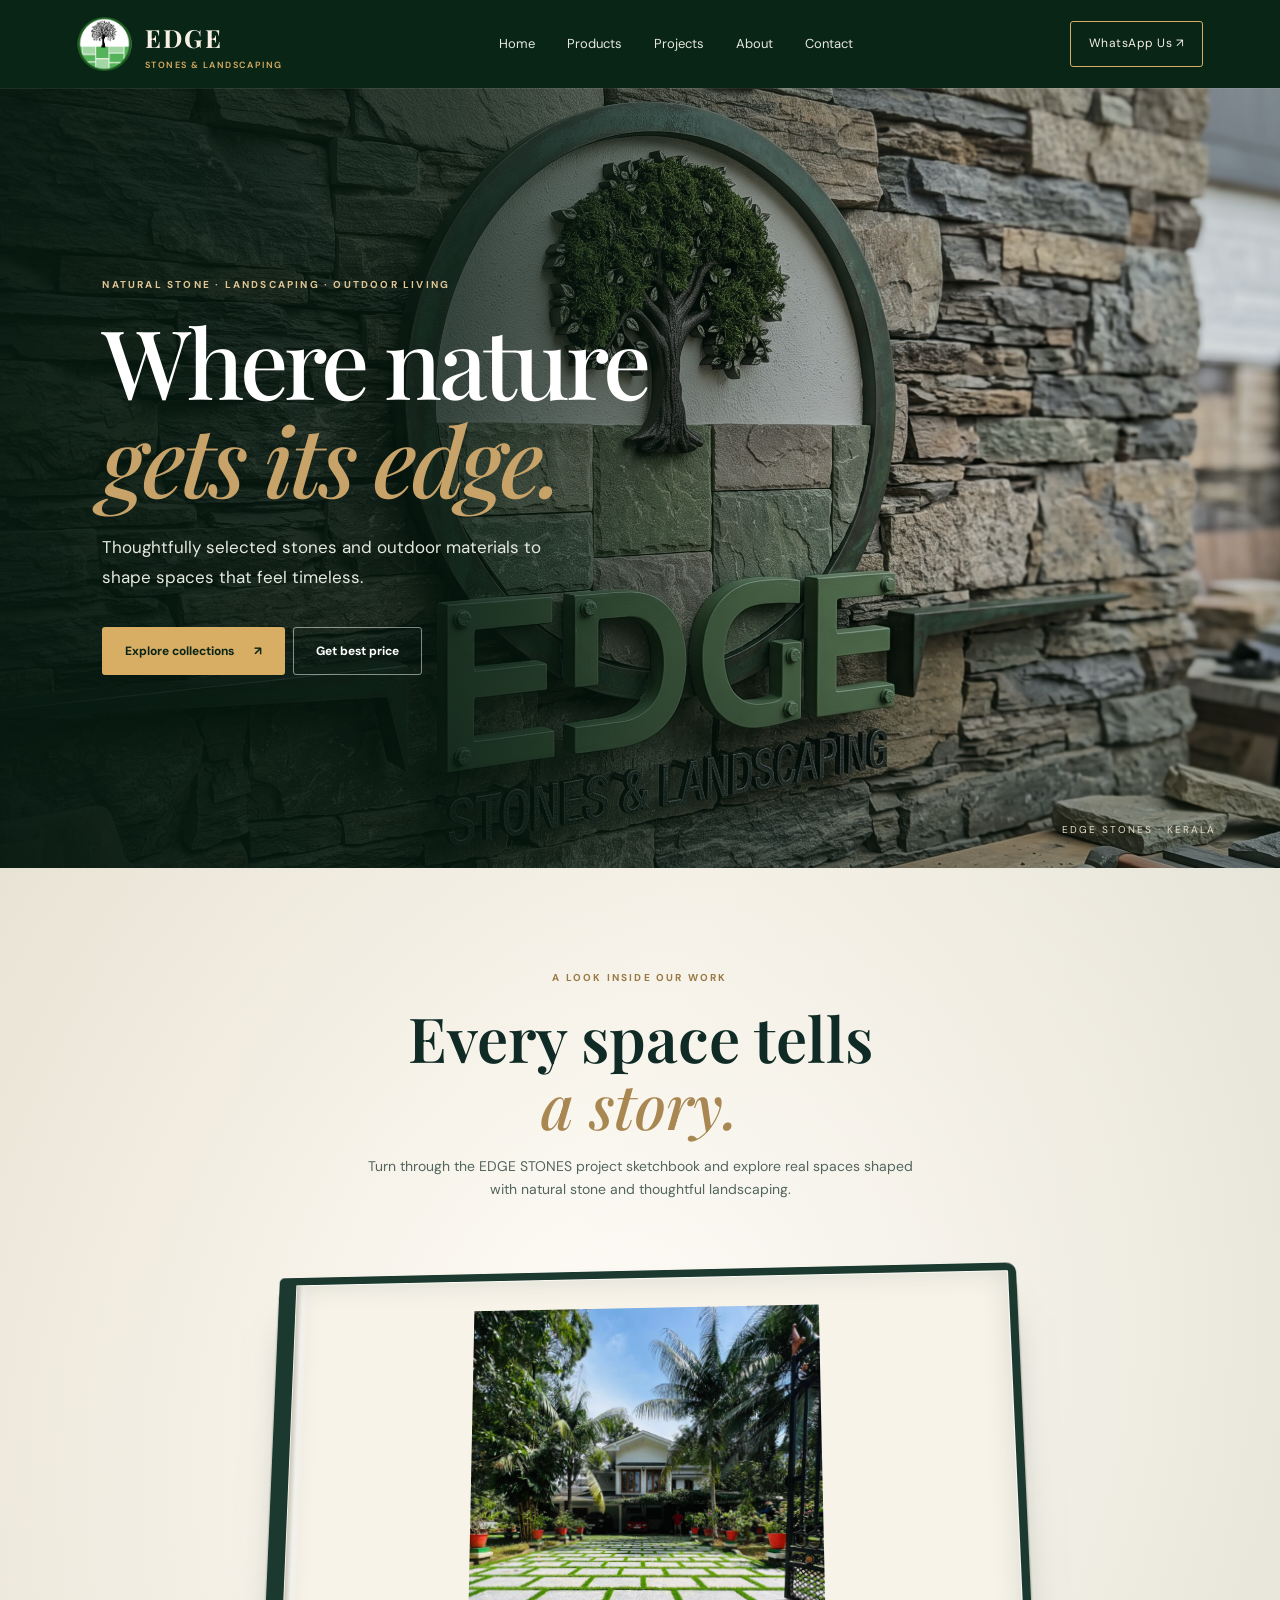
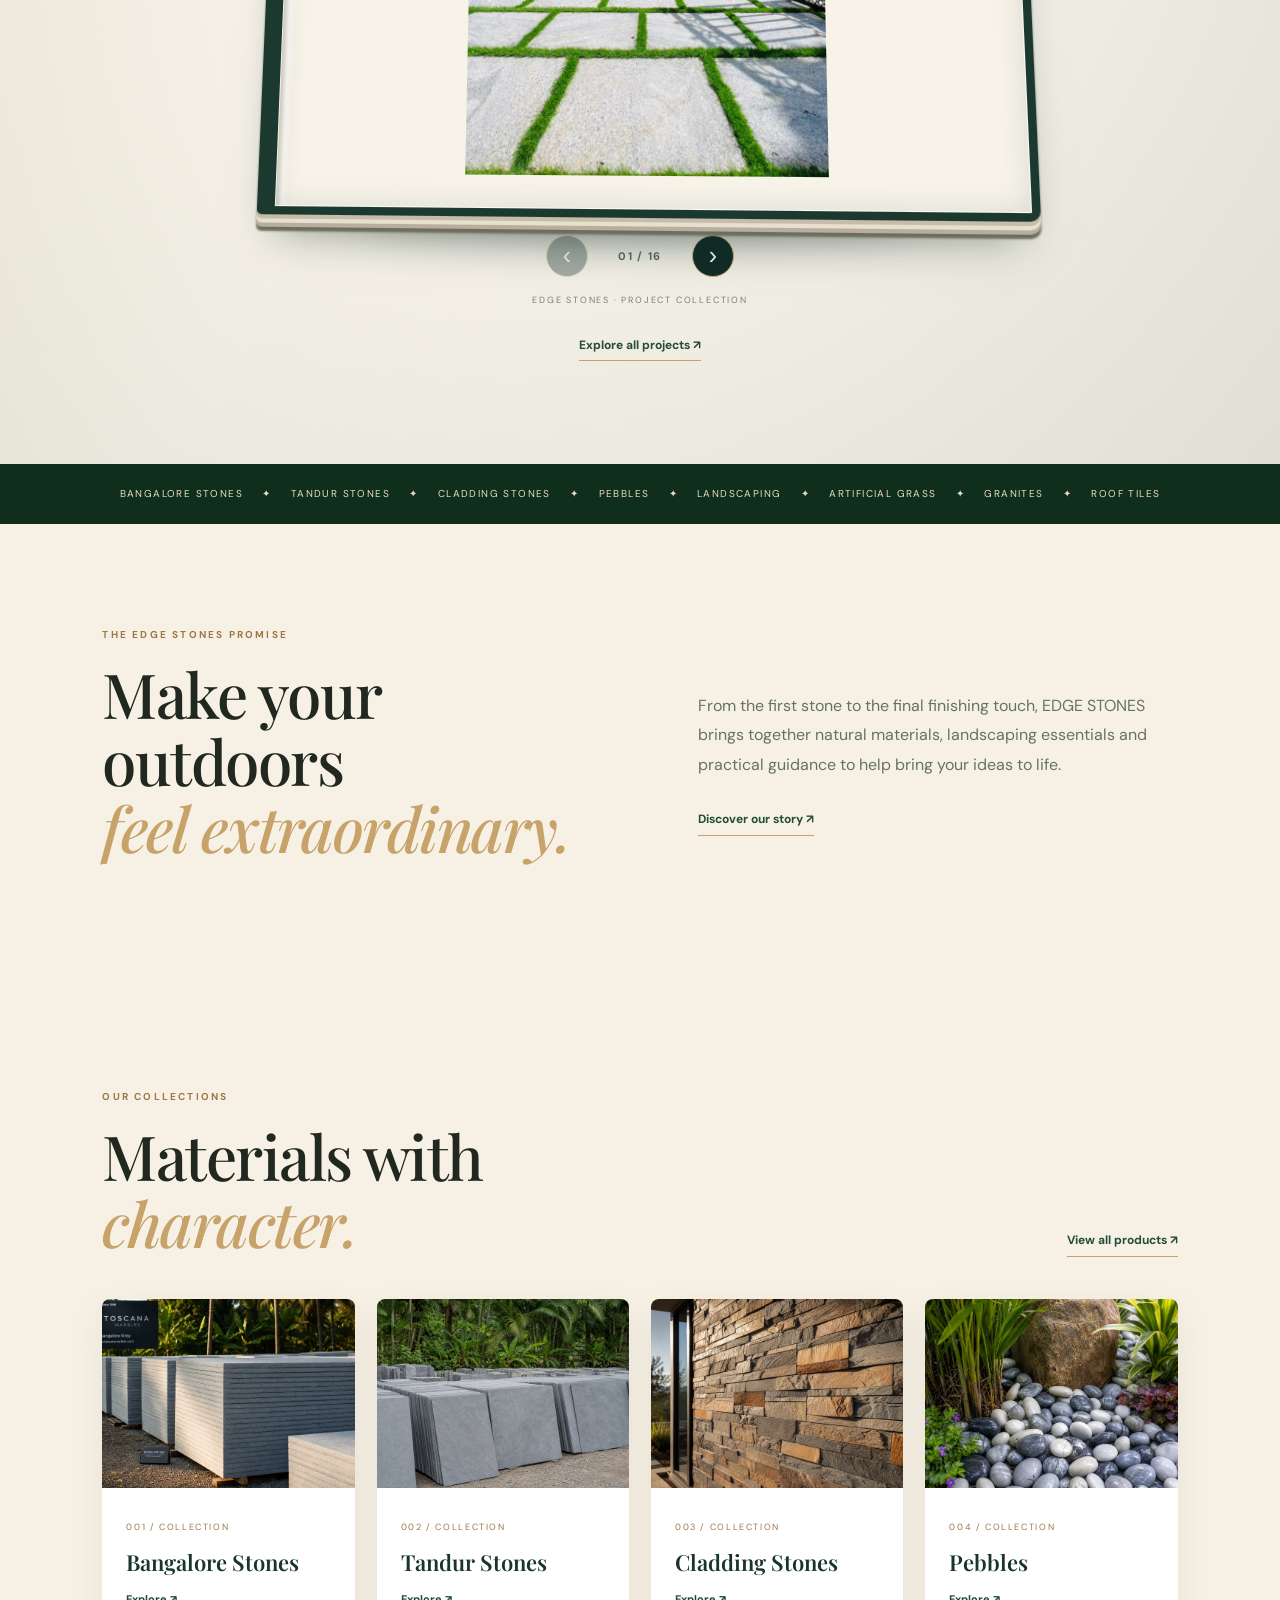
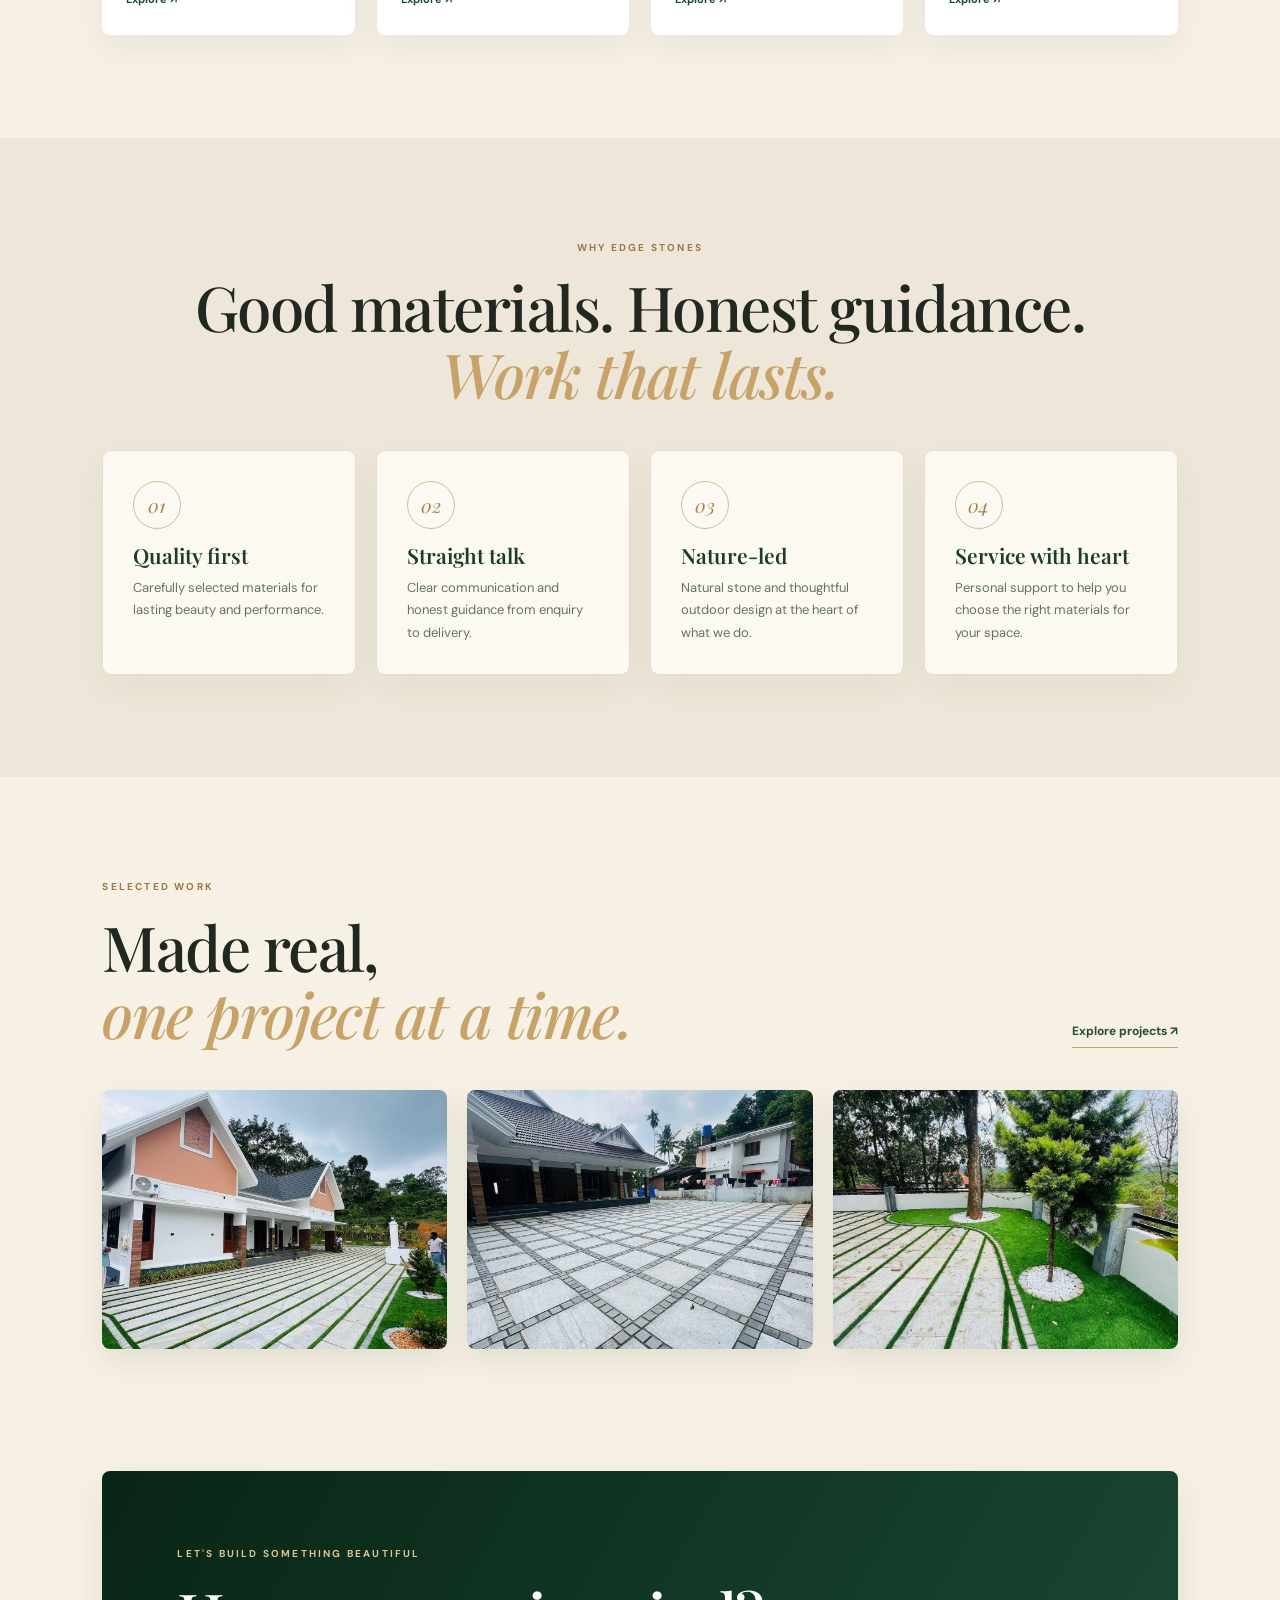
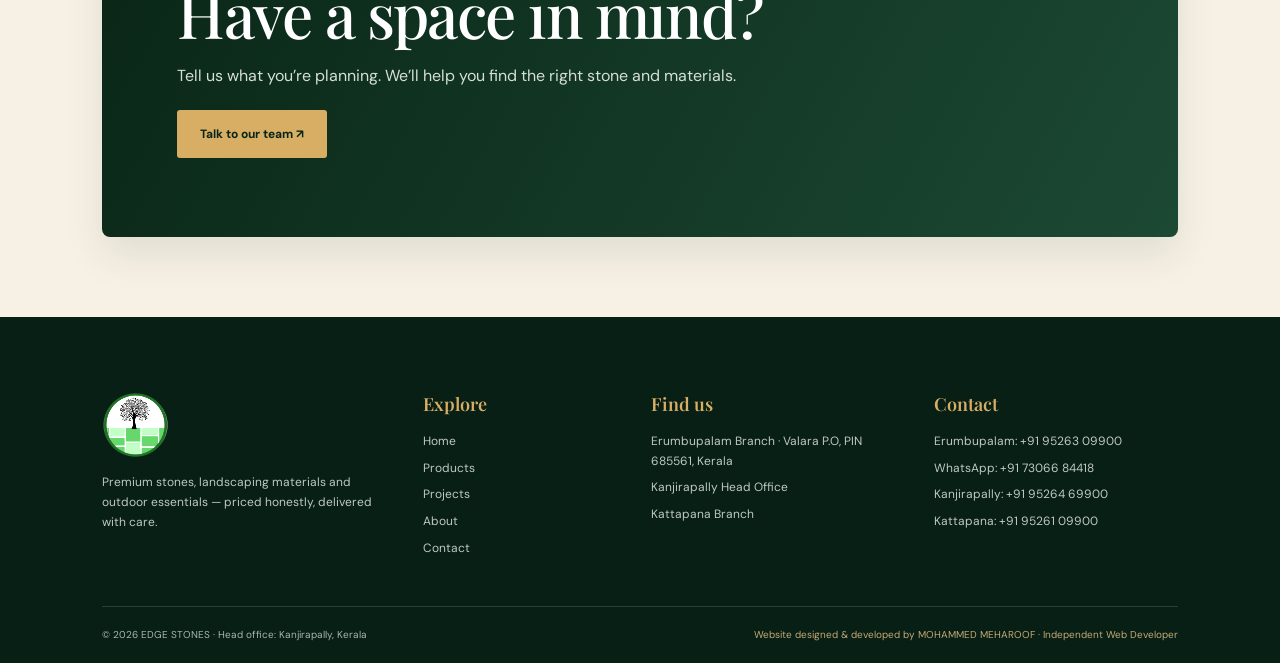
==== commit 48e23b74: "Refresh site styling with natural stone visual direction Co-authored-by: arena-agent <297053741+aren" ====
--- a/index.html
+++ b/index.html
@@ -1,11 +1,9 @@
-<!doctype html><html lang="en"><head><meta charset="utf-8"><meta name="viewport" content="width=device-width,initial-scale=1"><title>Premium Stones & Landscaping | EDGE STONES</title><meta name="description" content="EDGE STONES — premium stones, landscaping and outdoor materials in Kerala. Head office Kanjirapally."><link rel="icon" href="https://edgestones.in/images/logo-mark.png"><link rel="preconnect" href="https://fonts.googleapis.com"><link href="https://fonts.googleapis.com/css2?family=DM+Sans:wght@400;500;600;700&family=Playfair+Display:ital,wght@0,500;0,600;0,700;1,500;1,600&display=swap" rel="stylesheet"><link rel="stylesheet" href="css/style.css"></head><body>
-<header class="header"><a class="brand" href="index.html"><img src="https://edgestones.in/images/logo-mark.png" alt="EDGE STONES logo"><span>EDGE <small>STONES &amp; LANDSCAPING</small></span></a>
+<!doctype html><html lang="en"><head><meta charset="utf-8"><meta name="viewport" content="width=device-width,initial-scale=1"><title>Premium Stones & Landscaping | EDGE STONES</title><meta name="description" content="EDGE STONES — premium stones, landscaping and outdoor materials in Kerala. Head office Kanjirapally."><link rel="icon" href="images/logo-mark.png"><link rel="preconnect" href="https://fonts.googleapis.com"><link href="https://fonts.googleapis.com/css2?family=DM+Sans:wght@400;500;600;700&family=Playfair+Display:ital,wght@0,500;0,600;0,700;1,500;1,600&display=swap" rel="stylesheet"><link rel="stylesheet" href="css/style.css"><link rel="stylesheet" href="css/redesign.css"></head><body>
+<header class="header"><a class="brand" href="index.html"><img src="images/logo-mark.png" alt="EDGE STONES logo"><span>EDGE <small>STONES &amp; LANDSCAPING</small></span></a>
 <button class="menu-toggle" aria-label="Open menu">☰</button><nav><a href="index.html">Home</a><a href="products.html">Products</a><a href="projects.html">Projects</a><a href="about.html">About</a><a href="contact.html">Contact</a></nav>
 <a class="nav-cta" href="https://wa.me/917306684418">WhatsApp Us ↗</a></header>
 <main>
-<section class="hero"><img class="hero-photo" src="https://edgestones.in/images/edge-stones-landscaping-hero.jpg" alt="EDGE STONES landscaping showcase"><div class="hero-shade"></div><div class="hero-copy"><p class="eyebrow light">NATURAL STONE · LANDSCAPING · OUTDOOR LIVING</p><h1>Where nature<br><em>gets its edge.</em></h1><p>Thoughtfully selected stones and outdoor materials to shape spaces that feel timeless.</p><a class="button gold" href="products.html">Explore collections <span>↗</span></a><a class="button outline" href="https://wa.me/917306684418?text=Hi%20EDGE%20STONES%21%20I%20would%20like%20to%20know%20your%20best%20prices.">Get best price</a></div><div class="hero-caption">EDGE STONES · KERALA</div></section>
-<section class="ticker"><span>BANGALORE STONES</span> ✦ <span>TANDUR STONES</span> ✦ <span>CLADDING STONES</span> ✦ <span>PEBBLES</span> ✦ <span>LANDSCAPING</span> ✦ <span>ARTIFICIAL GRASS</span> ✦ <span>GRANITES</span> ✦ <span>ROOF TILES</span></section>
-<section class="section intro"><div><p class="eyebrow">THE EDGE STONES PROMISE</p><h2>Make your outdoors<br><em>feel extraordinary.</em></h2></div><div><p>From the first stone to the final finishing touch, EDGE STONES brings together natural materials, landscaping essentials and practical guidance to help bring your ideas to life.</p><a class="text-link" href="about.html">Discover our story ↗</a></div></section>
+<section class="hero"><img class="hero-photo" src="images/edge-stones-hero.jpg" alt="EDGE STONES sign on a natural stone wall"><div class="hero-shade"></div><div class="hero-copy"><p class="eyebrow light">NATURAL STONE · LANDSCAPING · OUTDOOR LIVING</p><h1>Where nature<br><em>gets its edge.</em></h1><p>Thoughtfully selected stones and outdoor materials to shape spaces that feel timeless.</p><a class="button gold" href="products.html">Explore collections <span>↗</span></a><a class="button outline" href="https://wa.me/917306684418?text=Hi%20EDGE%20STONES%21%20I%20would%20like%20to%20know%20your%20best%20prices.">Get best price</a></div><div class="hero-caption">EDGE STONES · KERALA</div></section>
 <section class="sketchbook-section" id="project-sketchbook">
   <div class="sketchbook-heading"><p class="eyebrow">A LOOK INSIDE OUR WORK</p><h2>Every space tells<br><em>a story.</em></h2><p>Turn through the EDGE STONES project sketchbook and explore real spaces shaped with natural stone and thoughtful landscaping.</p></div>
   <div class="home-book-wrap">
@@ -21,13 +19,16 @@
   </div>
   <a class="text-link sketchbook-link" href="projects.html">Explore all projects ↗</a>
 </section>
-<section class="section cream"><div class="section-head"><div><p class="eyebrow">OUR COLLECTIONS</p><h2>Materials with<br><em>character.</em></h2></div><a class="text-link" href="products.html">View all products ↗</a></div><div class="product-grid"><a class="product-card" href="products.html"><img src="https://edgestones.in/images/products/bangalore-stones.jpg" alt="Bangalore Stones"><div><small>001 / COLLECTION</small><h3>Bangalore Stones</h3><span>Explore ↗</span></div></a><a class="product-card" href="products.html"><img src="https://edgestones.in/images/products/tandur-stones.jpg" alt="Tandur Stones"><div><small>002 / COLLECTION</small><h3>Tandur Stones</h3><span>Explore ↗</span></div></a><a class="product-card" href="products.html"><img src="https://edgestones.in/images/products/cladding-stones.jpg" alt="Cladding Stones"><div><small>003 / COLLECTION</small><h3>Cladding Stones</h3><span>Explore ↗</span></div></a><a class="product-card" href="products.html"><img src="https://edgestones.in/images/products/pebbles.jpg" alt="Pebbles"><div><small>004 / COLLECTION</small><h3>Pebbles</h3><span>Explore ↗</span></div></a></div></section>
+<section class="ticker"><span>BANGALORE STONES</span> ✦ <span>TANDUR STONES</span> ✦ <span>CLADDING STONES</span> ✦ <span>PEBBLES</span> ✦ <span>LANDSCAPING</span> ✦ <span>ARTIFICIAL GRASS</span> ✦ <span>GRANITES</span> ✦ <span>ROOF TILES</span></section>
+<section class="section intro"><div><p class="eyebrow">THE EDGE STONES PROMISE</p><h2>Make your outdoors<br><em>feel extraordinary.</em></h2></div><div><p>From the first stone to the final finishing touch, EDGE STONES brings together natural materials, landscaping essentials and practical guidance to help bring your ideas to life.</p><a class="text-link" href="about.html">Discover our story ↗</a></div></section>
+
+<section class="section cream"><div class="section-head"><div><p class="eyebrow">OUR COLLECTIONS</p><h2>Materials with<br><em>character.</em></h2></div><a class="text-link" href="products.html">View all products ↗</a></div><div class="product-grid"><a class="product-card" href="products.html"><img src="images/products/bangalore-stones.jpg" alt="Bangalore Stones"><div><small>001 / COLLECTION</small><h3>Bangalore Stones</h3><span>Explore ↗</span></div></a><a class="product-card" href="products.html"><img src="images/products/tandur-stones.jpg" alt="Tandur Stones"><div><small>002 / COLLECTION</small><h3>Tandur Stones</h3><span>Explore ↗</span></div></a><a class="product-card" href="products.html"><img src="images/products/cladding-stones.jpg" alt="Cladding Stones"><div><small>003 / COLLECTION</small><h3>Cladding Stones</h3><span>Explore ↗</span></div></a><a class="product-card" href="products.html"><img src="images/products/pebbles.jpg" alt="Pebbles"><div><small>004 / COLLECTION</small><h3>Pebbles</h3><span>Explore ↗</span></div></a></div></section>
 
 <section class="section why"><p class="eyebrow">WHY EDGE STONES</p><h2>Good materials. Honest guidance.<br><em>Work that lasts.</em></h2><div class="values"><article><b>01</b><h3>Quality first</h3><p>Carefully selected materials for lasting beauty and performance.</p></article><article><b>02</b><h3>Straight talk</h3><p>Clear communication and honest guidance from enquiry to delivery.</p></article><article><b>03</b><h3>Nature-led</h3><p>Natural stone and thoughtful outdoor design at the heart of what we do.</p></article><article><b>04</b><h3>Service with heart</h3><p>Personal support to help you choose the right materials for your space.</p></article></div></section>
-<section class="section recent"><div class="section-head"><div><p class="eyebrow">SELECTED WORK</p><h2>Made real,<br><em>one project at a time.</em></h2></div><a class="text-link" href="projects.html">Explore projects ↗</a></div><div class="recent-grid"><img src="https://edgestones.in/images/projects/banglore-stones/bangalore-stones-01.jpg" alt="EDGE STONES completed project"><img src="https://edgestones.in/images/projects/banglore-pavers-cobbles/bangalore-pavers-cobbles-01.jpg" alt="EDGE STONES completed project"><img src="https://edgestones.in/images/projects/banglore-grass/bangalore-grass-01.jpg" alt="EDGE STONES completed project"></div></section>
+<section class="section recent"><div class="section-head"><div><p class="eyebrow">SELECTED WORK</p><h2>Made real,<br><em>one project at a time.</em></h2></div><a class="text-link" href="projects.html">Explore projects ↗</a></div><div class="recent-grid"><img src="images/projects/banglore-stones/bangalore-stones-01.jpg" alt="EDGE STONES completed project"><img src="images/projects/banglore-pavers-cobbles/bangalore-pavers-cobbles-01.jpg" alt="EDGE STONES completed project"><img src="images/projects/banglore-grass/bangalore-grass-01.jpg" alt="EDGE STONES completed project"></div></section>
 <section class="cta"><p class="eyebrow light">LET'S BUILD SOMETHING BEAUTIFUL</p><h2>Have a space in mind?</h2><p>Tell us what you’re planning. We’ll help you find the right stone and materials.</p><a class="button gold" href="contact.html">Talk to our team ↗</a></section>
 </main>
-<footer class="footer"><div class="footer-grid"><div><img class="footer-logo" src="https://edgestones.in/images/logo-mark.png" alt="EDGE STONES logo"><p>Premium stones, landscaping materials and outdoor essentials — priced honestly, delivered with care.</p></div>
+<footer class="footer"><div class="footer-grid"><div><img class="footer-logo" src="images/logo-mark.png" alt="EDGE STONES logo"><p>Premium stones, landscaping materials and outdoor essentials — priced honestly, delivered with care.</p></div>
 <div><h4>Explore</h4><a href="index.html">Home</a><a href="products.html">Products</a><a href="projects.html">Projects</a><a href="about.html">About</a><a href="contact.html">Contact</a></div>
 <div><h4>Find us</h4><p>Erumbupalam Branch · Valara P.O, PIN 685561, Kerala</p><p>Kanjirapally Head Office</p><p>Kattapana Branch</p></div>
 <div><h4>Contact</h4><a href="tel:+919526309900">Erumbupalam: +91 95263 09900</a><a href="tel:+917306684418">WhatsApp: +91 73066 84418</a><a href="tel:+919526469900">Kanjirapally: +91 95264 69900</a><a href="tel:+919526109900">Kattapana: +91 95261 09900</a></div></div>
--- a/css/redesign.css
+++ b/css/redesign.css
@@ -0,0 +1,24 @@
+/* Visual redesign: stone, forest and warm architectural tones. The sketchbook's
+   own markup, styles and interactions remain in style.css. */
+:root{--forest:#092515;--moss:#1d4935;--gold:#d8ad64;--paper:#f7f1e5;--ivory:#f7f1e5;--ink:#202820;--muted:#667269;--line:#e6ded0}
+html{scroll-behavior:smooth}body{background:var(--paper);color:var(--ink)}
+.header{height:88px;padding:0 clamp(24px,6vw,100px);background:#092515;color:#f7f1e5;border:0;position:relative;z-index:20;box-shadow:0 1px 0 #ffffff15}
+.brand{color:#f7f1e5;gap:12px;letter-spacing:.09em}.brand img{width:56px;height:56px}.brand small{color:#d8ad64;letter-spacing:.16em}
+.header nav{gap:clamp(18px,2.5vw,38px)}.header nav a{color:#e7e8dd;transition:color .2s}.header nav a:hover{color:#d8ad64}.nav-cta{background:transparent;border:1px solid #d8ad64;color:#f7f1e5;border-radius:3px;padding:12px 18px;transition:background .2s,color .2s}.nav-cta:hover{background:#d8ad64;color:#092515}
+.hero{height:min(780px,calc(100svh - 88px));min-height:620px;background:#102e1c}.hero-photo{object-position:63% center}.hero-shade{background:linear-gradient(90deg,rgba(5,24,15,.94) 0%,rgba(5,24,15,.78) 35%,rgba(5,24,15,.16) 76%),linear-gradient(0deg,rgba(5,24,15,.34),transparent 45%)}.hero-copy{margin-left:clamp(24px,8vw,130px);padding:60px 0;max-width:620px}.hero h1{font-size:clamp(58px,7.5vw,104px);font-weight:500;line-height:1.02}.hero h1 em,.page-hero h1 em,h2 em{color:#c7a269}.hero-copy>p:not(.eyebrow){line-height:1.8;color:#e4e8df}.eyebrow{color:#9a7945;letter-spacing:.22em}.eyebrow.light{color:#dfc494}.button{border-radius:3px;padding:15px 22px;transition:transform .2s,background .2s,color .2s}.button:hover{transform:translateY(-2px)}.button.gold{background:#d8ad64;color:#092515}.button.gold:hover{background:#e6c389}.button.outline:hover{background:#fff;color:#092515}.hero-caption{color:#e8ddc6}
+.sketchbook-section{padding-top:clamp(70px,8vw,110px);padding-bottom:clamp(70px,8vw,110px)}
+.ticker{background:#102e1c;color:#e9ddc3;gap:clamp(10px,1.5vw,25px);padding:22px}
+.section{padding:clamp(70px,8vw,120px) clamp(24px,8vw,130px)}.section h2,.cta h2,.feature-note h2{font-weight:500}.section-head{margin-bottom:42px}.text-link{color:#244d39;border-color:#c8a265;transition:color .2s}.text-link:hover{color:#ad8141}.intro{gap:9vw}.intro>div:nth-child(2){line-height:1.85}
+.product-grid{gap:22px}.product-card{border-radius:8px;box-shadow:0 12px 35px #24382612;transition:transform .3s,box-shadow .3s}.product-card:hover{transform:translateY(-5px);box-shadow:0 18px 40px #24382625}.product-card img{height:auto;aspect-ratio:4/3}.product-card div{padding:24px}.product-card h3{color:#18352a}
+.why{background:#eee7d9;text-align:center}.why .values{text-align:left}.values{gap:20px}.values article{border:1px solid #e6ddcf;background:#fcf9f2;border-radius:9px;padding:30px;box-shadow:0 12px 35px #1c32200d}.values b{display:grid;place-items:center;width:48px;height:48px;border:1px solid #d3bd94;border-radius:50%;font:italic 19px 'Playfair Display';color:#a5814e}.values h3{color:#1d3b2b}.values p{line-height:1.7}
+.recent{background:#f7f1e5}.recent-grid{grid-template-columns:repeat(3,1fr);align-items:stretch;gap:20px}.recent-grid img,.recent-grid img:nth-child(2){height:auto;aspect-ratio:4/3;border-radius:8px;box-shadow:0 12px 30px #2438261a;transition:transform .35s}.recent-grid img:hover{transform:translateY(-5px)}
+.cta{border-radius:8px;background:linear-gradient(120deg,#092515,#1c4934);padding:clamp(36px,6vw,75px);box-shadow:0 18px 40px #102b2518}.footer{background:#071f14;padding-top:75px}.footer-grid{max-width:1400px;margin:auto}.footer h4{color:#d8ad64}.footer a:hover{color:#e9c98c}.copyright{max-width:1400px;margin:40px auto 0}
+.page-hero{min-height:390px;display:flex;flex-direction:column;justify-content:center;background:linear-gradient(90deg,rgba(5,28,17,.94),rgba(5,28,17,.67) 55%,rgba(5,28,17,.3)),url('../images/edge-stones-landscaping-hero.jpg') center 55%/cover;color:#fff}.page-hero h1{font-weight:500}.page-hero>p:last-child{line-height:1.7}
+.catalog-grid{gap:24px}.catalog-card{display:flex;flex-direction:column;border-radius:9px;overflow:hidden;border:1px solid #e7dece;box-shadow:0 12px 35px #24382610;transition:transform .3s,box-shadow .3s}.catalog-card:hover{transform:translateY(-4px);box-shadow:0 18px 40px #24382620}.catalog-card img{height:auto;min-height:0;aspect-ratio:16/9;object-fit:cover;transition:transform .5s}.catalog-card:hover img{transform:scale(1.025)}.catalog-copy{position:relative;background:#fff;padding:26px 30px}.catalog-copy h2{color:#183b2b}.catalog-copy p{line-height:1.7}
+.gallery-grid{grid-template-columns:repeat(2,minmax(0,1fr));gap:18px}.gallery-grid figure{border-radius:8px;box-shadow:0 12px 30px #24382618}.gallery-grid img{height:auto;aspect-ratio:16/10}.gallery-grid figcaption{padding:45px 20px 18px;font-size:12px}.project-group{margin-bottom:90px}.feature-note{border-radius:8px;background:#eae1d0}
+.about-intro{grid-template-columns:1fr 1fr;align-items:center}.about-intro:before{content:'';grid-row:1 / span 2;width:100%;min-height:420px;align-self:stretch;border-radius:8px;background:url('../images/office-showroom.jpg') center/cover;box-shadow:0 20px 40px #24382620}.about-intro>div{grid-column:2}.about-intro>div:nth-child(2){margin-top:-5vw}.stats{background:#102e1c}.stats strong{color:#d8ad64}
+.contact-card{border-radius:8px;background:#fff;box-shadow:0 12px 30px #2438260d}.contact-card.featured{background:#102e1c}.contact-bottom form{border-radius:9px;background:#fff;box-shadow:0 16px 45px #24382614}.contact-bottom input,.contact-bottom select,.contact-bottom textarea{border-radius:4px;padding:13px;background:#faf8f3}.contact-bottom input:focus,.contact-bottom select:focus,.contact-bottom textarea:focus{outline:2px solid #c9a668;outline-offset:1px}
+@media(max-width:900px){.header{padding:0 24px}.header nav{gap:15px}.product-grid,.values{grid-template-columns:repeat(2,minmax(0,1fr))}.footer-grid{grid-template-columns:repeat(2,1fr)}.contact-grid{grid-template-columns:1fr 1fr}}
+@media(max-width:650px){.header{height:72px}.brand img{width:45px;height:45px}.menu-toggle{color:#f7f1e5;background:transparent;border:0;font-size:23px}.header nav{top:72px;background:#092515;padding:22px 24px;border-color:#ffffff20}.header nav a{padding:8px 0}.header .nav-cta{display:none}.hero{min-height:600px;height:calc(100svh - 72px)}.hero-photo{object-position:57% center}.hero-shade{background:linear-gradient(90deg,rgba(5,24,15,.9),rgba(5,24,15,.52)),linear-gradient(0deg,rgba(5,24,15,.4),transparent)}.hero-copy{margin:0;padding:30px 24px}.hero h1{font-size:clamp(50px,12vw,70px)}.hero-copy>p:not(.eyebrow){font-size:15px}.hero-caption{bottom:18px}.section{padding:65px 22px}.intro{grid-template-columns:1fr;gap:12px}.product-grid,.values{grid-template-columns:1fr 1fr;gap:12px}.values article{padding:20px 16px}.values h3{font-size:19px}.product-card div{padding:16px}.recent-grid{grid-template-columns:1fr;gap:14px}.recent-grid img,.recent-grid img:nth-child(2){height:auto;aspect-ratio:16/10}.page-hero{min-height:330px;padding:65px 24px}.catalog-grid,.contact-grid,.contact-bottom{grid-template-columns:1fr}.gallery-grid{grid-template-columns:1fr;gap:14px}.gallery-grid img{height:auto;aspect-ratio:16/10}.about-intro:before{grid-row:auto;min-height:260px}.about-intro>div{grid-column:auto}.about-intro>div:nth-child(2){margin-top:0}.stats{grid-template-columns:1fr 1fr}.footer-grid{gap:28px}.cta{margin:10px 18px 60px}.contact-bottom{gap:30px}.contact-bottom form{padding:25px}}
+@media(prefers-reduced-motion:reduce){html{scroll-behavior:auto}.product-card,.catalog-card,.recent-grid img,.button{transition:none}}
+@media (min-width:651px) and (max-width:850px){.menu-toggle{display:block;margin-left:auto;color:#f7f1e5}.header nav{display:none;position:absolute;top:88px;left:0;right:0;background:#092515;padding:22px 24px;flex-direction:column;border-bottom:1px solid #ffffff20}.header nav.open{display:flex}.header nav a{padding:8px 0}.header .nav-cta{display:none}}
